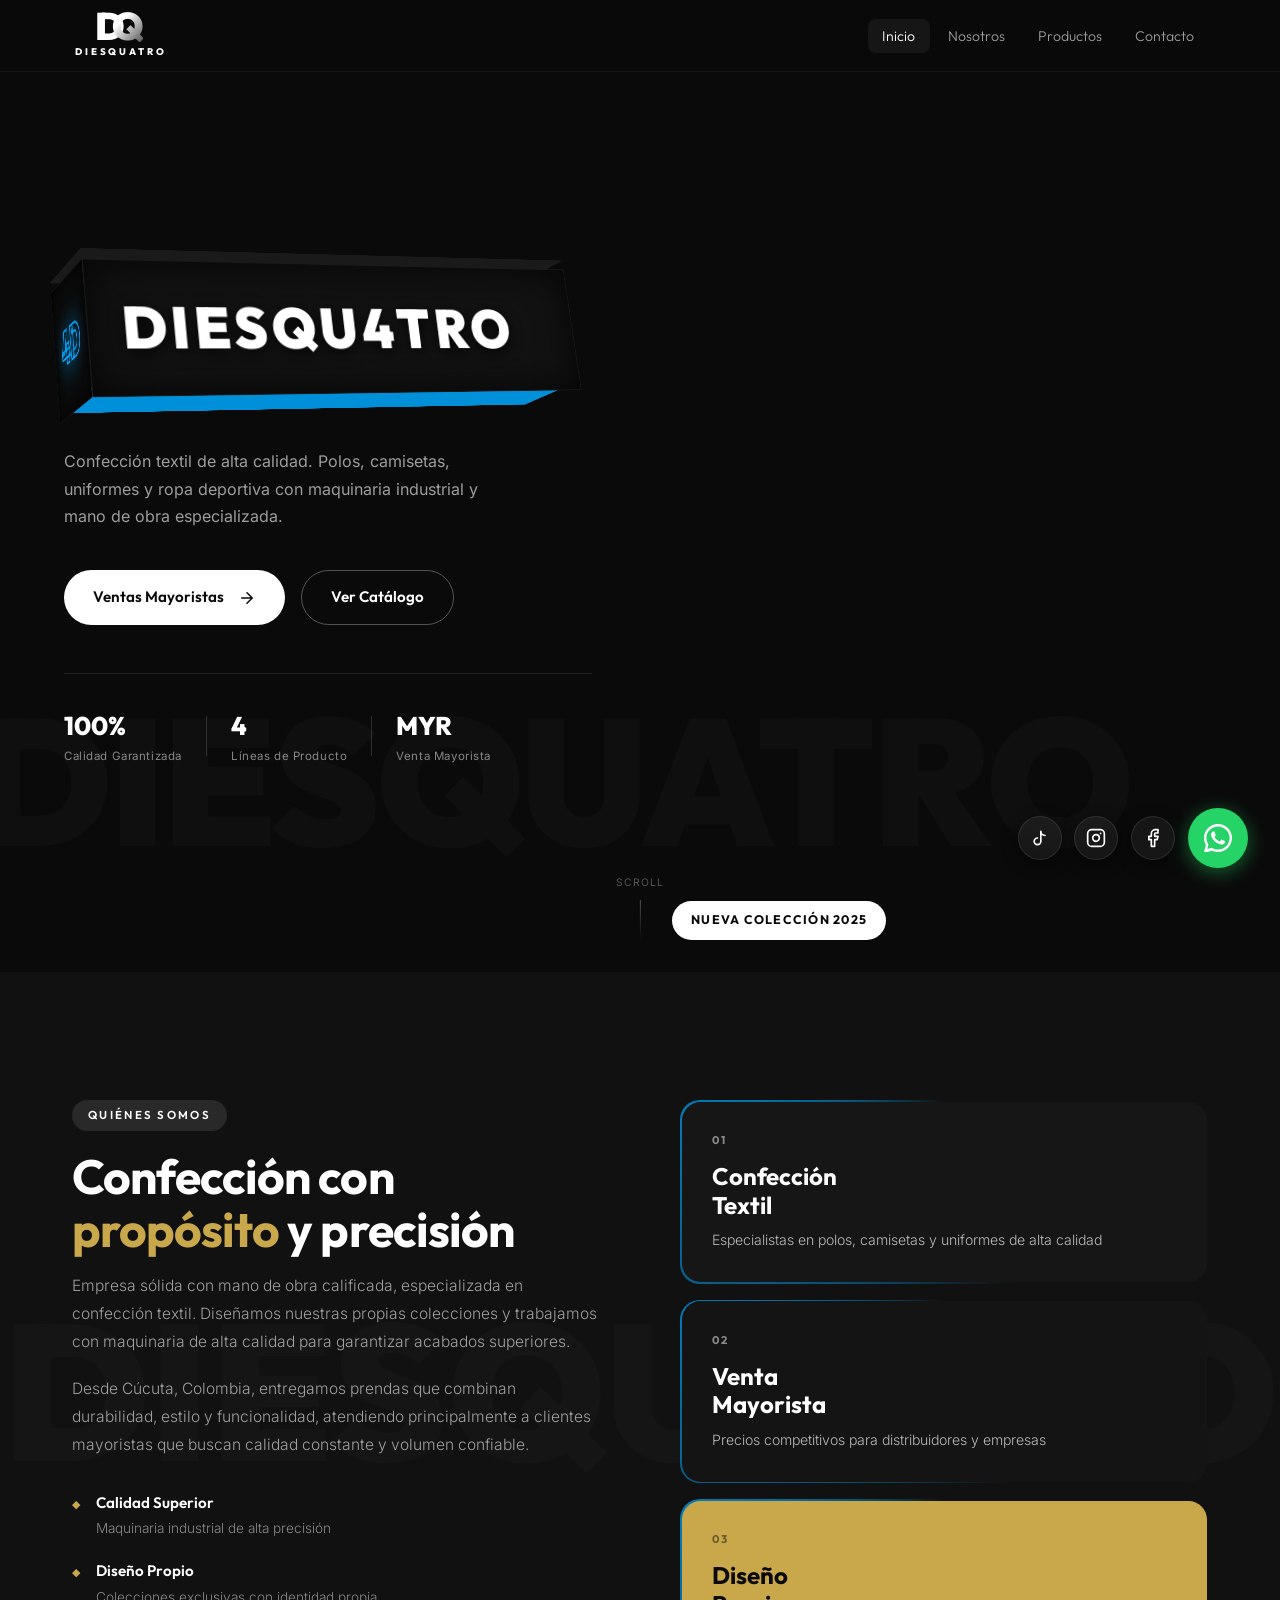
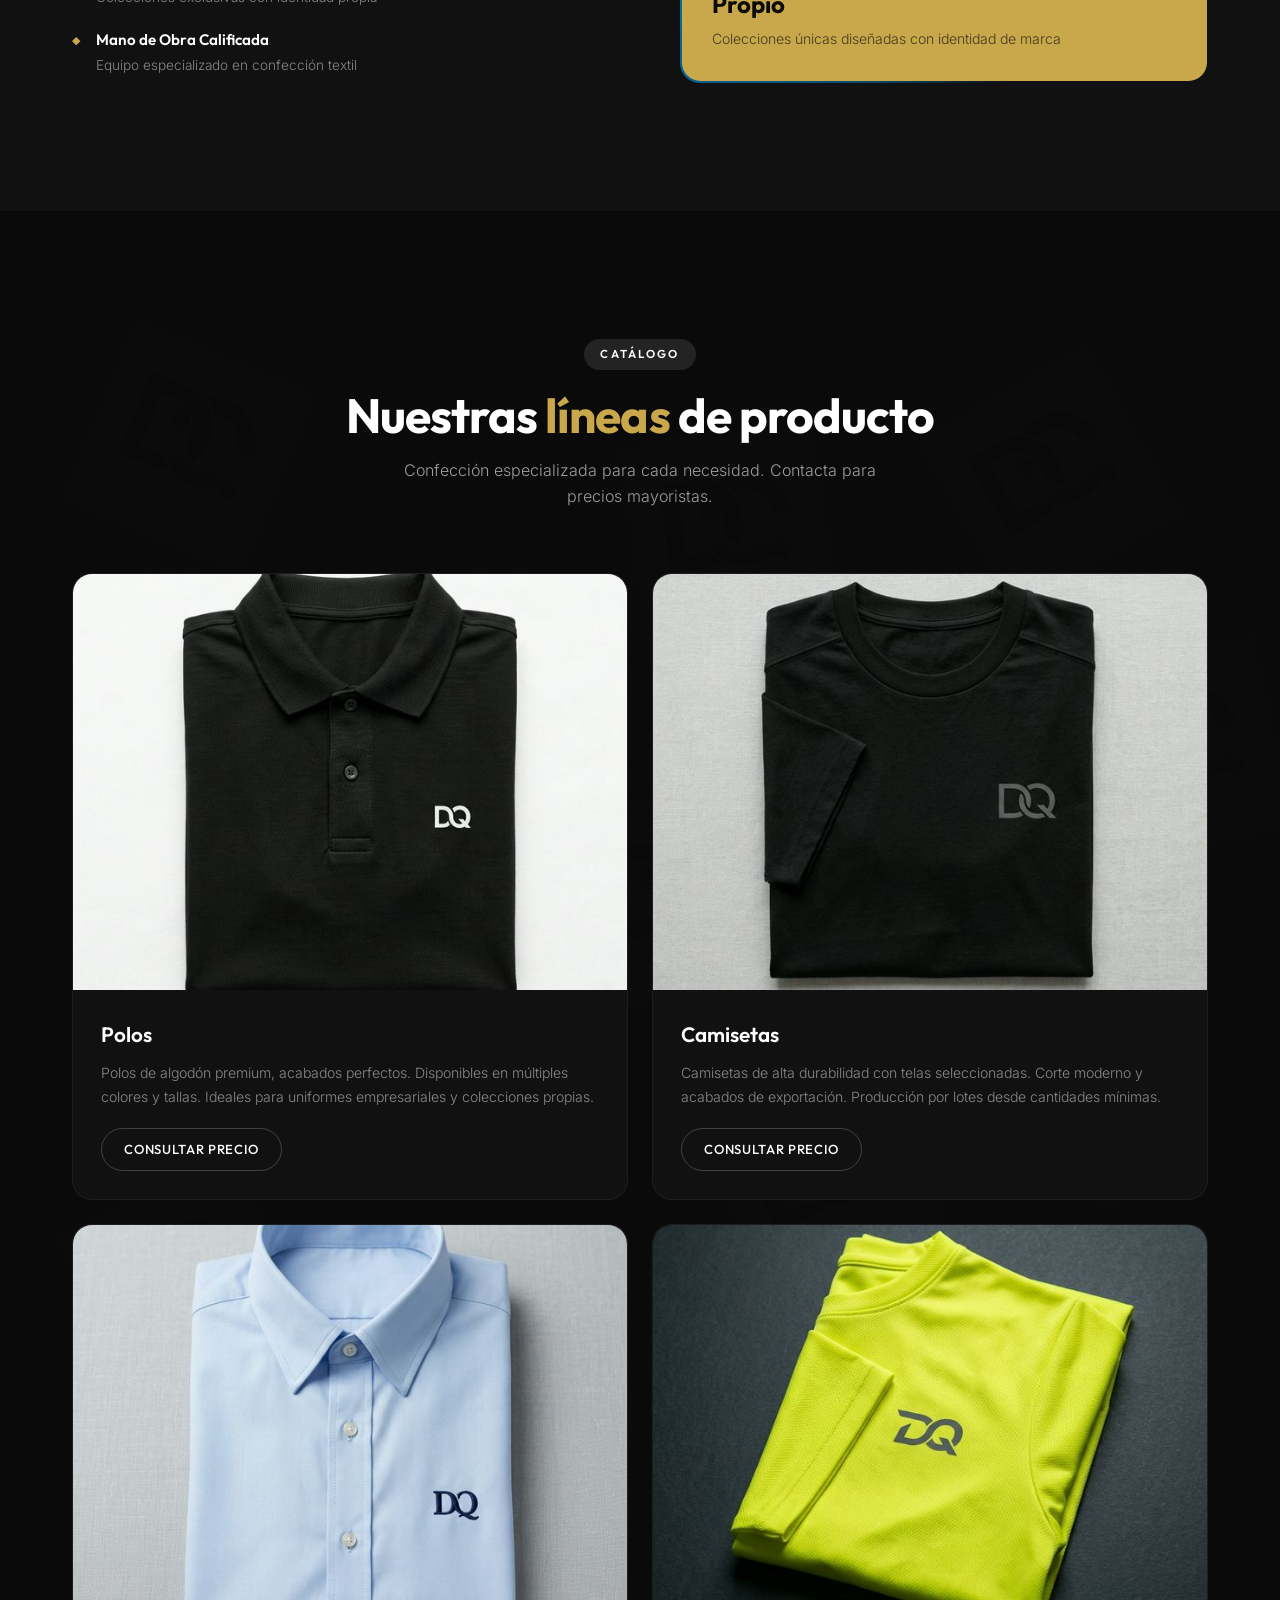
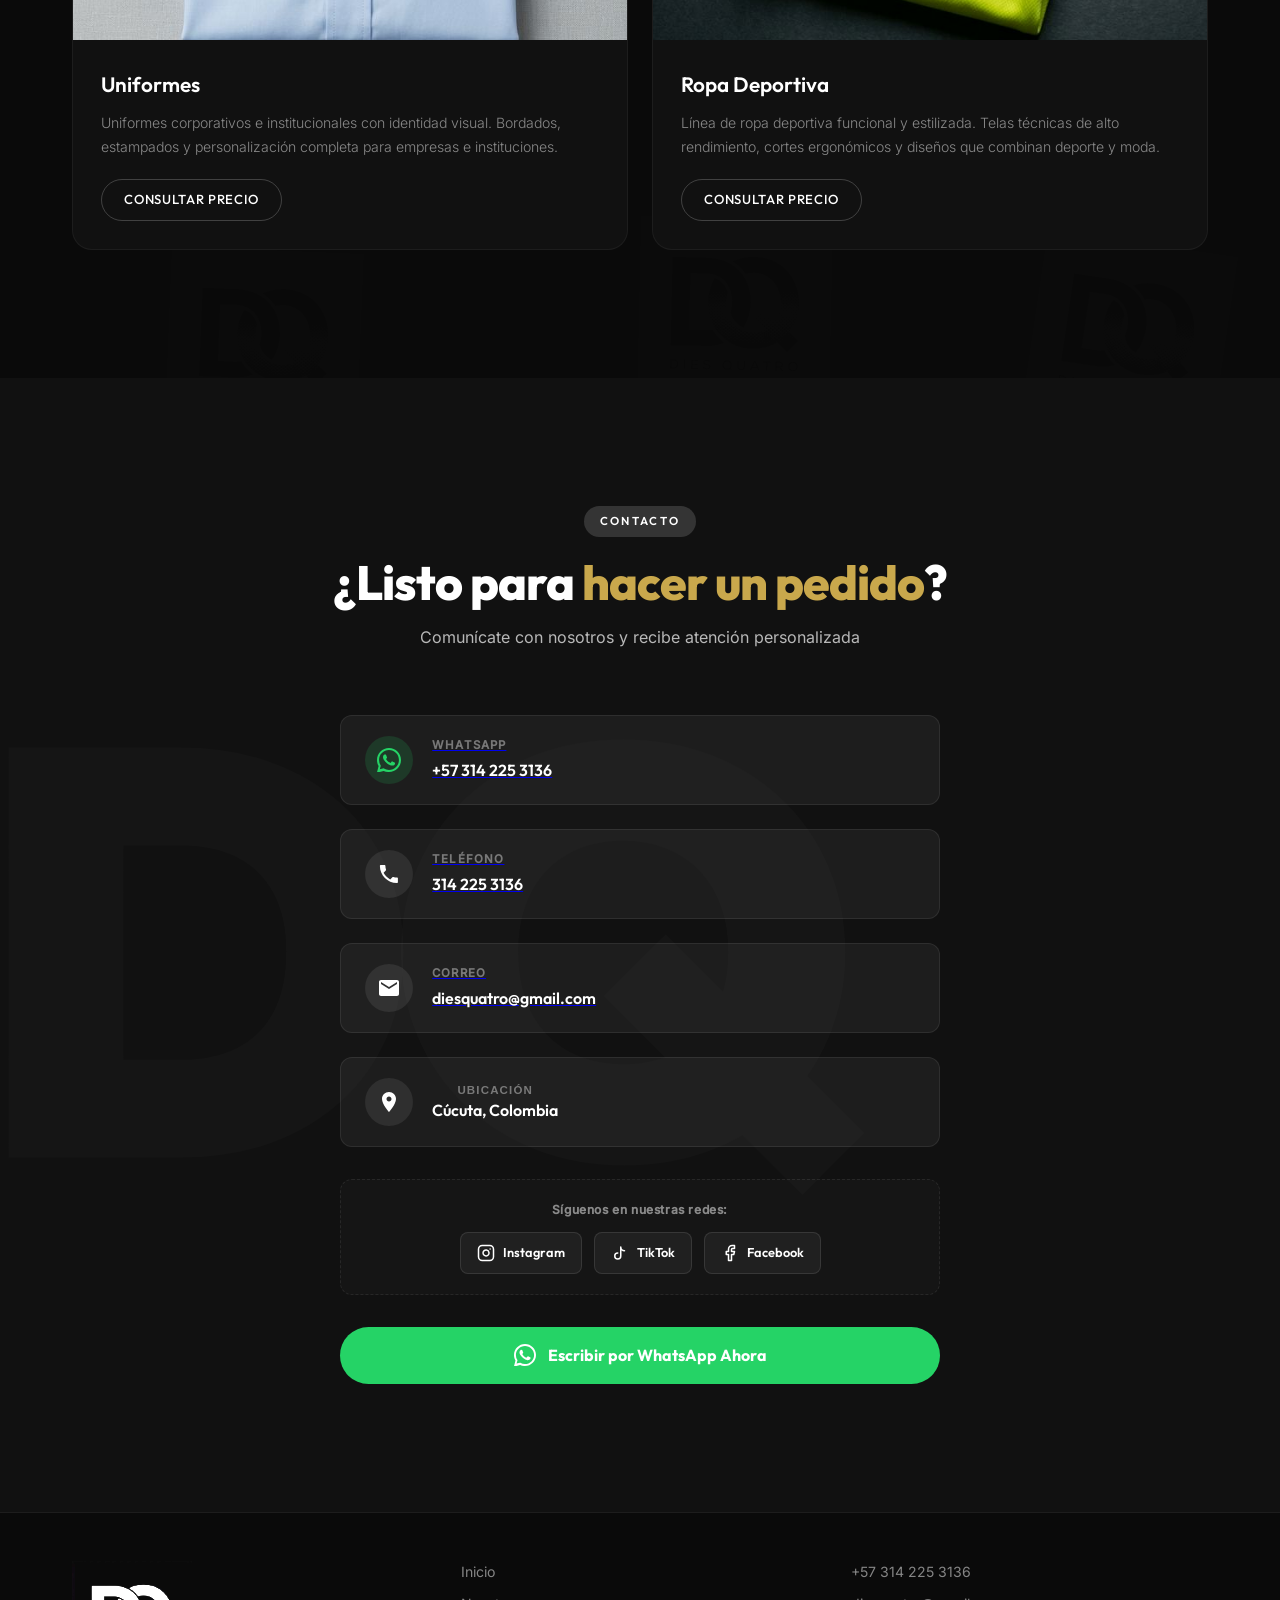
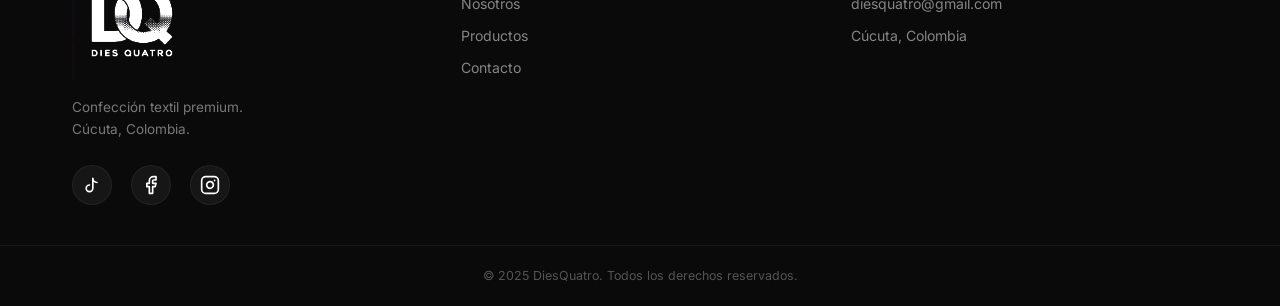
==== index.html @ a3111617 "Fix script JS static paths to strictly point to assets directory" ====
<!DOCTYPE html>
<html lang="es">
<head>
  <meta charset="UTF-8" />
  <meta name="viewport" content="width=device-width, initial-scale=1.0" />
  <meta name="description" content="DiesQuatro — Empresa de confección textil en Cúcuta. Polos, camisetas, uniformes y ropa deportiva al por mayor. Calidad superior, diseño premium." />
  <title>DiesQuatro | Confección Textil Premium</title>
  <link rel="preconnect" href="https://fonts.googleapis.com" />
  <link rel="preconnect" href="https://fonts.gstatic.com" crossorigin />
  <link rel="stylesheet" href="assets/css/fonts.css" />
  <link rel="shortcut icon" type="image/png" href="assets/img/logo.png" />
  <link rel="stylesheet" href="assets/css/style.css?v=14" />
</head>
<body>

  <!-- ===================== NAVBAR ===================== -->
  <header id="navbar">
    <nav class="nav-container">
      <a href="#inicio" class="logo" id="logo-link">
        <div class="logo-stack">
          <div class="logo-dq-wrap">
            <span class="logo-d">D</span><span class="logo-q">Q</span>
          </div>
          <span class="logo-sub">DIESQUATRO</span>
        </div>
      </a>
      <ul class="nav-links" id="nav-links">
        <li><a href="#inicio" class="nav-link">Inicio</a></li>
        <li><a href="#nosotros" class="nav-link">Nosotros</a></li>
        <li><a href="#productos" class="nav-link">Productos</a></li>
        <li><a href="#contacto" class="nav-link">Contacto</a></li>
      </ul>
      <button class="hamburger" id="hamburger" aria-label="Abrir menú">
        <span></span><span></span><span></span>
      </button>
    </nav>
  </header>

  <!-- ===================== HERO ===================== -->
  <section class="hero" id="inicio">
    <div class="hero-bg-text">DIESQUATRO</div>
    <div class="hero-content">
      <div class="prism-scene" id="prism-scene">
        <div class="prism-wrapper">
          <div class="prism-container" id="prism-container">
            <!-- Left Face -->
            <div class="prism-face prism-left">
              <div class="prism-logo-content" id="prism-logo-content"></div>
            </div>
            <!-- Front Face -->
            <div class="prism-face prism-front">
              <div class="prism-text-content" id="prism-text-content"></div>
              <div class="prism-underline" id="prism-underline"></div>
            </div>
            <!-- Top Face -->
            <div class="prism-face prism-top"></div>
            <!-- Bottom Face -->
            <div class="prism-face prism-bottom">
              <div class="prism-glow" id="prism-glow"></div>
            </div>
          </div>
        </div>
      </div>
      <p class="hero-subtitle">
        Confección textil de alta calidad. Polos, camisetas, uniformes y ropa deportiva 
        con maquinaria industrial y mano de obra especializada.
      </p>
      <div class="hero-ctas">
        <a href="#contacto" class="btn-primary" id="hero-wholesale-btn">
          Ventas Mayoristas
          <svg viewBox="0 0 24 24" width="18" height="18" stroke="currentColor" stroke-width="2" fill="none" stroke-linecap="round" stroke-linejoin="round" style="margin-left: 5px;"><path d="M5 12h14M12 5l7 7-7 7"/></svg>
        </a>
        <a href="#productos" class="btn-secondary" id="hero-catalog-btn">Ver Catálogo</a>
      </div>
      <div class="hero-stats">
        <div class="stat">
          <span class="stat-number">100%</span>
          <span class="stat-label">Calidad Garantizada</span>
        </div>
        <div class="stat-divider"></div>
        <div class="stat">
          <span class="stat-number">4</span>
          <span class="stat-label">Líneas de Producto</span>
        </div>
        <div class="stat-divider"></div>
        <div class="stat">
          <span class="stat-number">MYR</span>
          <span class="stat-label">Venta Mayorista</span>
        </div>
      </div>
    </div>
    <div class="hero-image-wrap">
      <div class="hero-img-frame">
        <video src="assets/video/polos_cGmxj1fs.mp4" autoplay loop muted playsinline class="hero-img" id="hero-img"></video>
        <div class="img-overlay-tag">Nueva Colección 2025</div>
      </div>
    </div>
    <div class="hero-scroll-hint">
      <span>Scroll</span>
      <div class="scroll-line"></div>
    </div>
  </section>

  <!-- ===================== NOSOTROS ===================== -->
  <section class="nosotros" id="nosotros">
    <div class="nosotros-bg-text">DIESQUATRO</div>
    <div class="section-container">
      <div class="nosotros-left" data-reveal>
        <span class="section-tag">Quiénes Somos</span>
        <h2 class="section-title">Confección con <span class="accent">propósito</span> y precisión</h2>
        <p class="nosotros-desc">
          Empresa sólida con mano de obra calificada, especializada en confección textil. 
          Diseñamos nuestras propias colecciones y trabajamos con maquinaria de alta calidad 
          para garantizar acabados superiores.
        </p>
        <p class="nosotros-desc">
          Desde Cúcuta, Colombia, entregamos prendas que combinan durabilidad, estilo y funcionalidad, 
          atendiendo principalmente a clientes mayoristas que buscan calidad constante y volumen confiable.
        </p>
        <div class="nosotros-values">
          <div class="value-item">
            <div class="value-icon">◆</div>
            <div>
              <strong>Calidad Superior</strong>
              <p>Maquinaria industrial de alta precisión</p>
            </div>
          </div>
          <div class="value-item">
            <div class="value-icon">◆</div>
            <div>
              <strong>Diseño Propio</strong>
              <p>Colecciones exclusivas con identidad propia</p>
            </div>
          </div>
          <div class="value-item">
            <div class="value-icon">◆</div>
            <div>
              <strong>Mano de Obra Calificada</strong>
              <p>Equipo especializado en confección textil</p>
            </div>
          </div>
        </div>
      </div>
      <div class="nosotros-right" data-reveal>
        <div class="nosotros-card card-1">
          <span class="card-number">01</span>
          <h3>Confección<br/>Textil</h3>
          <p>Especialistas en polos, camisetas y uniformes de alta calidad</p>
        </div>
        <div class="nosotros-card card-2">
          <span class="card-number">02</span>
          <h3>Venta<br/>Mayorista</h3>
          <p>Precios competitivos para distribuidores y empresas</p>
        </div>
        <div class="nosotros-card card-3">
          <span class="card-number">03</span>
          <h3>Diseño<br/>Propio</h3>
          <p>Colecciones únicas diseñadas con identidad de marca</p>
        </div>
      </div>
    </div>
  </section>

  <!-- ===================== PRODUCTOS ===================== -->
  <section class="productos" id="productos">
    <div class="section-container">
      <div class="section-header" data-reveal>
        <span class="section-tag">Catálogo</span>
        <h2 class="section-title">Nuestras <span class="accent">líneas</span> de producto</h2>
        <p class="section-sub">Confección especializada para cada necesidad. Contacta para precios mayoristas.</p>
      </div>
      <div class="productos-grid">

        <div class="producto-card" id="card-polos" data-reveal>
          <div class="producto-img-wrap slide-container">
            <img src="assets/img/slider_1.png" alt="Polos DQ Negros" class="producto-slider-img active" />
            <img src="assets/img/slider_2.png" alt="Camiseta DQ Blanca" class="producto-slider-img" />
            <img src="assets/img/slider_3.png" alt="Polo DQ Gris Oscuro" class="producto-slider-img" />
            <img src="assets/img/slider_4.png" alt="Camiseta DQ Azul" class="producto-slider-img" />
            <img src="assets/img/slider_5.png" alt="Polo DQ Oliva" class="producto-slider-img" />
            <div class="producto-badge">Más Vendido</div>
          </div>
          <div class="producto-info">
            <h3>Polos</h3>
            <p>Polos de algodón premium, acabados perfectos. Disponibles en múltiples colores y tallas. Ideales para uniformes empresariales y colecciones propias.</p>
            <a href="https://wa.me/573142253136?text=Hola%2C%20me%20interesan%20los%20polos%20al%20por%20mayor." class="btn-producto" target="_blank" rel="noopener">Consultar Precio</a>
          </div>
        </div>

        <div class="producto-card" id="card-camisetas" data-reveal>
          <div class="producto-img-wrap slide-container">
            <img src="assets/img/cam_1.png" alt="Camiseta DQ Negra" class="producto-slider-img active" />
            <img src="assets/img/cam_2.png" alt="Camiseta DQ Gris" class="producto-slider-img" />
            <img src="assets/img/cam_3.png" alt="Camiseta DQ Blanca" class="producto-slider-img" />
            <img src="assets/img/cam_4.png" alt="Camiseta DQ Roja" class="producto-slider-img" />
            <img src="assets/img/cam_5.png" alt="Camiseta DQ Azul" class="producto-slider-img" />
          </div>
          <div class="producto-info">
            <h3>Camisetas</h3>
            <p>Camisetas de alta durabilidad con telas seleccionadas. Corte moderno y acabados de exportación. Producción por lotes desde cantidades mínimas.</p>
            <a href="https://wa.me/573142253136?text=Hola%2C%20me%20interesan%20las%20camisetas%20al%20por%20mayor." class="btn-producto" target="_blank" rel="noopener">Consultar Precio</a>
          </div>
        </div>

        <div class="producto-card" id="card-uniformes" data-reveal>
          <div class="producto-img-wrap slide-container">
            <img src="assets/img/uni_1.png" alt="Uniforme Corporativo DQ" class="producto-slider-img active" />
            <img src="assets/img/uni_2.png" alt="Polo Corporativo DQ" class="producto-slider-img" />
            <img src="assets/img/uni_3.png" alt="Chaqueta Corporativa DQ" class="producto-slider-img" />
            <img src="assets/img/uni_4.png" alt="Delantal Corporativo DQ" class="producto-slider-img" />
            <img src="assets/img/uni_5.png" alt="Uniforme Médico DQ" class="producto-slider-img" />
            <div class="producto-badge">Corporativo</div>
          </div>
          <div class="producto-info">
            <h3>Uniformes</h3>
            <p>Uniformes corporativos e institucionales con identidad visual. Bordados, estampados y personalización completa para empresas e instituciones.</p>
            <a href="https://wa.me/573142253136?text=Hola%2C%20me%20interesan%20los%20uniformes%20corporativos." class="btn-producto" target="_blank" rel="noopener">Consultar Precio</a>
          </div>
        </div>

        <div class="producto-card" id="card-deportiva" data-reveal>
          <div class="producto-img-wrap slide-container">
            <img src="assets/img/dep_1.png" alt="Camiseta Deportiva DQ" class="producto-slider-img active" />
            <img src="assets/img/dep_2.png" alt="Short Deportivo DQ" class="producto-slider-img" />
            <img src="assets/img/dep_3.png" alt="Chaqueta Deportiva DQ" class="producto-slider-img" />
            <img src="assets/img/dep_4.png" alt="Conjunto Deportivo Mujer DQ" class="producto-slider-img" />
            <img src="assets/img/dep_5.png" alt="Camiseta Entrenamiento DQ" class="producto-slider-img" />
            <div class="producto-badge">Premium Sport</div>
          </div>
          <div class="producto-info">
            <h3>Ropa Deportiva</h3>
            <p>Línea de ropa deportiva funcional y estilizada. Telas técnicas de alto rendimiento, cortes ergonómicos y diseños que combinan deporte y moda.</p>
            <a href="https://wa.me/573142253136?text=Hola%2C%20me%20interesa%20la%20ropa%20deportiva%20al%20por%20mayor." class="btn-producto" target="_blank" rel="noopener">Consultar Precio</a>
          </div>
        </div>

      </div>
    </div>
  </section>

  <!-- ===================== CONTACTO ===================== -->
  <section class="contacto" id="contacto">
    <div class="section-container">
      <div class="section-header" data-reveal>
        <span class="section-tag light-tag">Contacto</span>
        <h2 class="section-title white-title">¿Listo para <span class="accent-light">hacer un pedido</span>?</h2>
        <p class="section-sub light-sub">Comunícate con nosotros y recibe atención personalizada</p>
      </div>
      <div class="contacto-grid">
        <div class="contacto-info" data-reveal>
          <a href="https://wa.me/573142253136?text=Hola%2C%20me%20interesa%20conocer%20sus%20productos." class="contact-item" id="contact-wa" target="_blank" rel="noopener">
            <div class="contact-icon wa-icon">
              <svg xmlns="http://www.w3.org/2000/svg" viewBox="0 0 24 24" fill="currentColor" width="24" height="24">
                <path d="M17.472 14.382c-.297-.149-1.758-.867-2.03-.967-.273-.099-.471-.148-.67.15-.197.297-.767.966-.94 1.164-.173.199-.347.223-.644.075-.297-.15-1.255-.463-2.39-1.475-.883-.788-1.48-1.761-1.653-2.059-.173-.297-.018-.458.13-.606.134-.133.298-.347.446-.52.149-.174.198-.298.298-.497.099-.198.05-.371-.025-.52-.075-.149-.669-1.612-.916-2.207-.242-.579-.487-.5-.669-.51-.173-.008-.371-.01-.57-.01-.198 0-.52.074-.792.372-.272.297-1.04 1.016-1.04 2.479 0 1.462 1.065 2.875 1.213 3.074.149.198 2.096 3.2 5.077 4.487.709.306 1.262.489 1.694.625.712.227 1.36.195 1.871.118.571-.085 1.758-.719 2.006-1.413.248-.694.248-1.289.173-1.413-.074-.124-.272-.198-.57-.347z"/>
                <path d="M12 0C5.373 0 0 5.373 0 12c0 2.194.591 4.25 1.621 6.02L.057 23.886a.5.5 0 0 0 .602.641l5.996-1.571A11.945 11.945 0 0 0 12 24c6.627 0 12-5.373 12-12S18.627 0 12 0zm0 21.937a9.93 9.93 0 0 1-5.065-1.382l-.363-.215-3.761.986 1.003-3.665-.236-.376A9.938 9.938 0 0 1 2.063 12C2.063 6.49 6.49 2.063 12 2.063S21.937 6.49 21.937 12 17.51 21.937 12 21.937z"/>
              </svg>
            </div>
            <div>
              <span class="contact-label">WhatsApp</span>
              <span class="contact-value">+57 314 225 3136</span>
            </div>
          </a>
          <a href="tel:+573142253136" class="contact-item" id="contact-phone">
            <div class="contact-icon">
              <svg xmlns="http://www.w3.org/2000/svg" viewBox="0 0 24 24" fill="currentColor" width="24" height="24">
                <path d="M6.6 10.8c1.4 2.8 3.8 5.1 6.6 6.6l2.2-2.2c.3-.3.7-.4 1-.2 1.1.4 2.3.6 3.5.6.6 0 1 .4 1 1V20c0 .6-.4 1-1 1-9.4 0-17-7.6-17-17 0-.6.4-1 1-1h3.5c.6 0 1 .4 1 1 0 1.2.2 2.4.6 3.5.1.3 0 .7-.2 1L6.6 10.8z"/>
              </svg>
            </div>
            <div>
              <span class="contact-label">Teléfono</span>
              <span class="contact-value">314 225 3136</span>
            </div>
          </a>
          <a href="mailto:diesquatro@gmail.com" class="contact-item" id="contact-email">
            <div class="contact-icon">
              <svg xmlns="http://www.w3.org/2000/svg" viewBox="0 0 24 24" fill="currentColor" width="24" height="24">
                <path d="M20 4H4c-1.1 0-2 .9-2 2v12c0 1.1.9 2 2 2h16c1.1 0 2-.9 2-2V6c0-1.1-.9-2-2-2zm0 4l-8 5-8-5V6l8 5 8-5v2z"/>
              </svg>
            </div>
            <div>
              <span class="contact-label">Correo</span>
              <span class="contact-value">diesquatro@gmail.com</span>
            </div>
          </a>
          <button class="contact-item" id="contact-location" aria-label="Abrir mapa de ubicación">
            <div class="contact-icon">
              <svg xmlns="http://www.w3.org/2000/svg" viewBox="0 0 24 24" fill="currentColor" width="24" height="24">
                <path d="M12 2C8.13 2 5 5.13 5 9c0 5.25 7 13 7 13s7-7.75 7-13c0-3.87-3.13-7-7-7zm0 9.5c-1.38 0-2.5-1.12-2.5-2.5s1.12-2.5 2.5-2.5 2.5 1.12 2.5 2.5-1.12 2.5-2.5 2.5z"/>
              </svg>
            </div>
            <div>
              <span class="contact-label">Ubicación</span>
              <span class="contact-value">Cúcuta, Colombia</span>
            </div>
          </button>
          
          <div class="contacto-social-row">
            <span class="social-label">Síguenos en nuestras redes:</span>
            <div class="social-links-grid">
              <a href="https://www.instagram.com/diesquatro?igsh=Y3U3dmJtajI3ODB4" target="_blank" rel="noopener" aria-label="Instagram" class="contact-social-btn">
                <svg viewBox="0 0 24 24" width="18" height="18" stroke="currentColor" stroke-width="2" fill="none" stroke-linecap="round" stroke-linejoin="round"><rect x="2" y="2" width="20" height="20" rx="5" ry="5"></rect><path d="M16 11.37A4 4 0 1 1 12.63 8 4 4 0 0 1 16 11.37z"></path><line x1="17.5" y1="6.5" x2="17.51" y2="6.5"></line></svg>
                Instagram
              </a>
              <a href="https://www.tiktok.com/@diesquatro" target="_blank" rel="noopener" aria-label="TikTok" class="contact-social-btn">
                <svg viewBox="0 0 24 24" width="18" height="18" stroke="currentColor" stroke-width="2" fill="none" stroke-linecap="round" stroke-linejoin="round"><path d="M9 12a4 4 0 1 0 4 4V4a5 5 0 0 0 5 5"></path></svg>
                TikTok
              </a>
              <a href="https://www.facebook.com/DiesQuatro.Oficial/" target="_blank" rel="noopener" aria-label="Facebook" class="contact-social-btn">
                <svg viewBox="0 0 24 24" width="18" height="18" stroke="currentColor" stroke-width="2" fill="none" stroke-linecap="round" stroke-linejoin="round"><path d="M18 2h-3a5 5 0 0 0-5 5v3H7v4h3v8h4v-8h3l1-4h-4V7a1 1 0 0 1 1-1h3z"></path></svg>
                Facebook
              </a>
            </div>
          </div>
          <a href="https://wa.me/573142253136?text=Hola%2C%20me%20interesa%20hacer%20un%20pedido%20al%20por%20mayor." 
             class="btn-wa-large" id="contact-wa-btn" target="_blank" rel="noopener">
            <svg xmlns="http://www.w3.org/2000/svg" viewBox="0 0 24 24" fill="currentColor" width="22" height="22">
              <path d="M17.472 14.382c-.297-.149-1.758-.867-2.03-.967-.273-.099-.471-.148-.67.15-.197.297-.767.966-.94 1.164-.173.199-.347.223-.644.075-.297-.15-1.255-.463-2.39-1.475-.883-.788-1.48-1.761-1.653-2.059-.173-.297-.018-.458.13-.606.134-.133.298-.347.446-.52.149-.174.198-.298.298-.497.099-.198.05-.371-.025-.52-.075-.149-.669-1.612-.916-2.207-.242-.579-.487-.5-.669-.51-.173-.008-.371-.01-.57-.01-.198 0-.52.074-.792.372-.272.297-1.04 1.016-1.04 2.479 0 1.462 1.065 2.875 1.213 3.074.149.198 2.096 3.2 5.077 4.487.709.306 1.262.489 1.694.625.712.227 1.36.195 1.871.118.571-.085 1.758-.719 2.006-1.413.248-.694.248-1.289.173-1.413-.074-.124-.272-.198-.57-.347z"/>
              <path d="M12 0C5.373 0 0 5.373 0 12c0 2.194.591 4.25 1.621 6.02L.057 23.886a.5.5 0 0 0 .602.641l5.996-1.571A11.945 11.945 0 0 0 12 24c6.627 0 12-5.373 12-12S18.627 0 12 0zm0 21.937a9.93 9.93 0 0 1-5.065-1.382l-.363-.215-3.761.986 1.003-3.665-.236-.376A9.938 9.938 0 0 1 2.063 12C2.063 6.49 6.49 2.063 12 2.063S21.937 6.49 21.937 12 17.51 21.937 12 21.937z"/>
            </svg>
            Escribir por WhatsApp Ahora
          </a>
        </div>
      </div>
    </div>
    <div class="contacto-bg-text">DQ</div>
  </section>          </form>
        </div>
      </div>
    </div>
  </section>

  <!-- ===================== FOOTER ===================== -->
  <footer class="footer">
    <div class="footer-container">
      <div class="footer-brand">
        <img src="assets/img/logo.png" alt="DiesQuatro Logo" class="footer-logo-img" />
        <p>Confección textil premium.<br/>Cúcuta, Colombia.</p>
        <div class="footer-social">
          <a href="https://www.tiktok.com/@diesquatro" target="_blank" rel="noopener" aria-label="TikTok" class="social-icon">
            <svg viewBox="0 0 24 24" width="20" height="20" stroke="currentColor" stroke-width="2" fill="none" stroke-linecap="round" stroke-linejoin="round"><path d="M9 12a4 4 0 1 0 4 4V4a5 5 0 0 0 5 5"></path></svg>
          </a>
          <a href="https://www.facebook.com/DiesQuatro.Oficial/" target="_blank" rel="noopener" aria-label="Facebook" class="social-icon">
            <svg viewBox="0 0 24 24" width="20" height="20" stroke="currentColor" stroke-width="2" fill="none" stroke-linecap="round" stroke-linejoin="round"><path d="M18 2h-3a5 5 0 0 0-5 5v3H7v4h3v8h4v-8h3l1-4h-4V7a1 1 0 0 1 1-1h3z"></path></svg>
          </a>
          <a href="https://www.instagram.com/diesquatro?igsh=Y3U3dmJtajI3ODB4" target="_blank" rel="noopener" aria-label="Instagram" class="social-icon">
            <svg viewBox="0 0 24 24" width="20" height="20" stroke="currentColor" stroke-width="2" fill="none" stroke-linecap="round" stroke-linejoin="round"><rect x="2" y="2" width="20" height="20" rx="5" ry="5"></rect><path d="M16 11.37A4 4 0 1 1 12.63 8 4 4 0 0 1 16 11.37z"></path><line x1="17.5" y1="6.5" x2="17.51" y2="6.5"></line></svg>
          </a>
        </div>
      </div>
      <div class="footer-links">
        <a href="#inicio">Inicio</a>
        <a href="#nosotros">Nosotros</a>
        <a href="#productos">Productos</a>
        <a href="#contacto">Contacto</a>
      </div>
      <div class="footer-contact">
        <a href="https://wa.me/573142253136" target="_blank" rel="noopener">+57 314 225 3136</a>
        <a href="mailto:diesquatro@gmail.com">diesquatro@gmail.com</a>
        <span>Cúcuta, Colombia</span>
      </div>
    </div>
    <div class="footer-bottom">
      <p>© 2025 DiesQuatro. Todos los derechos reservados.</p>
    </div>
  </footer>

  <!-- Floating Buttons -->
  <div class="floating-buttons-container">
    <a href="https://www.tiktok.com/@diesquatro" target="_blank" rel="noopener" class="floating-social tiktok" aria-label="TikTok">
      <svg viewBox="0 0 24 24" width="20" height="20" stroke="currentColor" stroke-width="2" fill="none" stroke-linecap="round" stroke-linejoin="round"><path d="M9 12a4 4 0 1 0 4 4V4a5 5 0 0 0 5 5"></path></svg>
    </a>
    <a href="https://www.instagram.com/diesquatro?igsh=Y3U3dmJtajI3ODB4" target="_blank" rel="noopener" class="floating-social instagram" aria-label="Instagram">
      <svg viewBox="0 0 24 24" width="20" height="20" stroke="currentColor" stroke-width="2" fill="none" stroke-linecap="round" stroke-linejoin="round"><rect x="2" y="2" width="20" height="20" rx="5" ry="5"></rect><path d="M16 11.37A4 4 0 1 1 12.63 8 4 4 0 0 1 16 11.37z"></path><line x1="17.5" y1="6.5" x2="17.51" y2="6.5"></line></svg>
    </a>
    <a href="https://www.facebook.com/DiesQuatro.Oficial/" target="_blank" rel="noopener" class="floating-social facebook" aria-label="Facebook">
      <svg viewBox="0 0 24 24" width="20" height="20" stroke="currentColor" stroke-width="2" fill="none" stroke-linecap="round" stroke-linejoin="round"><path d="M18 2h-3a5 5 0 0 0-5 5v3H7v4h3v8h4v-8h3l1-4h-4V7a1 1 0 0 1 1-1h3z"></path></svg>
    </a>
    <a href="https://wa.me/573142253136?text=Hola%2C%20me%20interesa%20conocer%20sus%20productos%20al%20por%20mayor." 
       class="floating-wa" id="floating-wa-btn" target="_blank" rel="noopener" aria-label="WhatsApp">
      <svg xmlns="http://www.w3.org/2000/svg" viewBox="0 0 24 24" fill="currentColor" width="28" height="28">
        <path d="M17.472 14.382c-.297-.149-1.758-.867-2.03-.967-.273-.099-.471-.148-.67.15-.197.297-.767.966-.94 1.164-.173.199-.347.223-.644.075-.297-.15-1.255-.463-2.39-1.475-.883-.788-1.48-1.761-1.653-2.059-.173-.297-.018-.458.13-.606.134-.133.298-.347.446-.52.149-.174.198-.298.298-.497.099-.198.05-.371-.025-.52-.075-.149-.669-1.612-.916-2.207-.242-.579-.487-.5-.669-.51-.173-.008-.371-.01-.57-.01-.198 0-.52.074-.792.372-.272.297-1.04 1.016-1.04 2.479 0 1.462 1.065 2.875 1.213 3.074.149.198 2.096 3.2 5.077 4.487.709.306 1.262.489 1.694.625.712.227 1.36.195 1.871.118.571-.085 1.758-.719 2.006-1.413.248-.694.248-1.289.173-1.413-.074-.124-.272-.198-.57-.347z"/>
        <path d="M12 0C5.373 0 0 5.373 0 12c0 2.194.591 4.25 1.621 6.02L.057 23.886a.5.5 0 0 0 .602.641l5.996-1.571A11.945 11.945 0 0 0 12 24c6.627 0 12-5.373 12-12S18.627 0 12 0zm0 21.937a9.93 9.93 0 0 1-5.065-1.382l-.363-.215-3.761.986 1.003-3.665-.236-.376A9.938 9.938 0 0 1 2.063 12C2.063 6.49 6.49 2.063 12 2.063S21.937 6.49 21.937 12 17.51 21.937 12 21.937z"/>
      </svg>
    </a>
  </div>

  <!-- Location Modal -->
  <div class="modal-overlay" id="location-modal">
    <div class="modal-content">
      <button class="modal-close" id="close-location-modal" aria-label="Cerrar">&times;</button>
      <h3 class="modal-title">Nuestra Ubicación</h3>
      <p class="modal-desc">Cl. 1 Nte. #11-03, San Martín<br/>Cúcuta, Colombia</p>
      <div class="map-container">
         <iframe src="https://maps.google.com/maps?width=100%25&amp;height=100%25&amp;hl=es&amp;q=7.9022833,-72.4703127+(DiesQuatro)&amp;t=&amp;z=17&amp;ie=UTF8&amp;iwloc=B&amp;output=embed" width="100%" height="100%" style="border:0;" allowfullscreen="" loading="lazy" referrerpolicy="no-referrer-when-downgrade"></iframe>
      </div>
      <div style="display: flex; gap: 1rem; margin-top: 1.5rem;">
        <a href="https://maps.app.goo.gl/6E9o85tLJiaR9ZqE8" target="_blank" rel="noopener" class="btn-primary" style="flex:1; justify-content:center;">Abrir en Google Maps</a>
        <button class="btn-secondary" id="close-location-btn" style="flex:1; justify-content:center;">Cerrar</button>
      </div>
    </div>
  </div>

  <script src="assets/js/script.js?v=5" defer></script>
</body>
</html>
---- assets/css/fonts.css ----
/* cyrillic-ext */
@font-face {
  font-family: 'Inter';
  font-style: normal;
  font-weight: 300;
  font-display: swap;
  src: url(../fonts/UcC73FwrK3iLTeHuS_nVMrMxCp50SjIa2JL7SUc.woff2) format('woff2');
  unicode-range: U+0460-052F, U+1C80-1C8A, U+20B4, U+2DE0-2DFF, U+A640-A69F, U+FE2E-FE2F;
}
/* cyrillic */
@font-face {
  font-family: 'Inter';
  font-style: normal;
  font-weight: 300;
  font-display: swap;
  src: url(../fonts/UcC73FwrK3iLTeHuS_nVMrMxCp50SjIa0ZL7SUc.woff2) format('woff2');
  unicode-range: U+0301, U+0400-045F, U+0490-0491, U+04B0-04B1, U+2116;
}
/* greek-ext */
@font-face {
  font-family: 'Inter';
  font-style: normal;
  font-weight: 300;
  font-display: swap;
  src: url(../fonts/UcC73FwrK3iLTeHuS_nVMrMxCp50SjIa2ZL7SUc.woff2) format('woff2');
  unicode-range: U+1F00-1FFF;
}
/* greek */
@font-face {
  font-family: 'Inter';
  font-style: normal;
  font-weight: 300;
  font-display: swap;
  src: url(../fonts/UcC73FwrK3iLTeHuS_nVMrMxCp50SjIa1pL7SUc.woff2) format('woff2');
  unicode-range: U+0370-0377, U+037A-037F, U+0384-038A, U+038C, U+038E-03A1, U+03A3-03FF;
}
/* vietnamese */
@font-face {
  font-family: 'Inter';
  font-style: normal;
  font-weight: 300;
  font-display: swap;
  src: url(../fonts/UcC73FwrK3iLTeHuS_nVMrMxCp50SjIa2pL7SUc.woff2) format('woff2');
  unicode-range: U+0102-0103, U+0110-0111, U+0128-0129, U+0168-0169, U+01A0-01A1, U+01AF-01B0, U+0300-0301, U+0303-0304, U+0308-0309, U+0323, U+0329, U+1EA0-1EF9, U+20AB;
}
/* latin-ext */
@font-face {
  font-family: 'Inter';
  font-style: normal;
  font-weight: 300;
  font-display: swap;
  src: url(../fonts/UcC73FwrK3iLTeHuS_nVMrMxCp50SjIa25L7SUc.woff2) format('woff2');
  unicode-range: U+0100-02BA, U+02BD-02C5, U+02C7-02CC, U+02CE-02D7, U+02DD-02FF, U+0304, U+0308, U+0329, U+1D00-1DBF, U+1E00-1E9F, U+1EF2-1EFF, U+2020, U+20A0-20AB, U+20AD-20C0, U+2113, U+2C60-2C7F, U+A720-A7FF;
}
/* latin */
@font-face {
  font-family: 'Inter';
  font-style: normal;
  font-weight: 300;
  font-display: swap;
  src: url(../fonts/UcC73FwrK3iLTeHuS_nVMrMxCp50SjIa1ZL7.woff2) format('woff2');
  unicode-range: U+0000-00FF, U+0131, U+0152-0153, U+02BB-02BC, U+02C6, U+02DA, U+02DC, U+0304, U+0308, U+0329, U+2000-206F, U+20AC, U+2122, U+2191, U+2193, U+2212, U+2215, U+FEFF, U+FFFD;
}
/* cyrillic-ext */
@font-face {
  font-family: 'Inter';
  font-style: normal;
  font-weight: 400;
  font-display: swap;
  src: url(../fonts/UcC73FwrK3iLTeHuS_nVMrMxCp50SjIa2JL7SUc.woff2) format('woff2');
  unicode-range: U+0460-052F, U+1C80-1C8A, U+20B4, U+2DE0-2DFF, U+A640-A69F, U+FE2E-FE2F;
}
/* cyrillic */
@font-face {
  font-family: 'Inter';
  font-style: normal;
  font-weight: 400;
  font-display: swap;
  src: url(../fonts/UcC73FwrK3iLTeHuS_nVMrMxCp50SjIa0ZL7SUc.woff2) format('woff2');
  unicode-range: U+0301, U+0400-045F, U+0490-0491, U+04B0-04B1, U+2116;
}
/* greek-ext */
@font-face {
  font-family: 'Inter';
  font-style: normal;
  font-weight: 400;
  font-display: swap;
  src: url(../fonts/UcC73FwrK3iLTeHuS_nVMrMxCp50SjIa2ZL7SUc.woff2) format('woff2');
  unicode-range: U+1F00-1FFF;
}
/* greek */
@font-face {
  font-family: 'Inter';
  font-style: normal;
  font-weight: 400;
  font-display: swap;
  src: url(../fonts/UcC73FwrK3iLTeHuS_nVMrMxCp50SjIa1pL7SUc.woff2) format('woff2');
  unicode-range: U+0370-0377, U+037A-037F, U+0384-038A, U+038C, U+038E-03A1, U+03A3-03FF;
}
/* vietnamese */
@font-face {
  font-family: 'Inter';
  font-style: normal;
  font-weight: 400;
  font-display: swap;
  src: url(../fonts/UcC73FwrK3iLTeHuS_nVMrMxCp50SjIa2pL7SUc.woff2) format('woff2');
  unicode-range: U+0102-0103, U+0110-0111, U+0128-0129, U+0168-0169, U+01A0-01A1, U+01AF-01B0, U+0300-0301, U+0303-0304, U+0308-0309, U+0323, U+0329, U+1EA0-1EF9, U+20AB;
}
/* latin-ext */
@font-face {
  font-family: 'Inter';
  font-style: normal;
  font-weight: 400;
  font-display: swap;
  src: url(../fonts/UcC73FwrK3iLTeHuS_nVMrMxCp50SjIa25L7SUc.woff2) format('woff2');
  unicode-range: U+0100-02BA, U+02BD-02C5, U+02C7-02CC, U+02CE-02D7, U+02DD-02FF, U+0304, U+0308, U+0329, U+1D00-1DBF, U+1E00-1E9F, U+1EF2-1EFF, U+2020, U+20A0-20AB, U+20AD-20C0, U+2113, U+2C60-2C7F, U+A720-A7FF;
}
/* latin */
@font-face {
  font-family: 'Inter';
  font-style: normal;
  font-weight: 400;
  font-display: swap;
  src: url(../fonts/UcC73FwrK3iLTeHuS_nVMrMxCp50SjIa1ZL7.woff2) format('woff2');
  unicode-range: U+0000-00FF, U+0131, U+0152-0153, U+02BB-02BC, U+02C6, U+02DA, U+02DC, U+0304, U+0308, U+0329, U+2000-206F, U+20AC, U+2122, U+2191, U+2193, U+2212, U+2215, U+FEFF, U+FFFD;
}
/* cyrillic-ext */
@font-face {
  font-family: 'Inter';
  font-style: normal;
  font-weight: 500;
  font-display: swap;
  src: url(../fonts/UcC73FwrK3iLTeHuS_nVMrMxCp50SjIa2JL7SUc.woff2) format('woff2');
  unicode-range: U+0460-052F, U+1C80-1C8A, U+20B4, U+2DE0-2DFF, U+A640-A69F, U+FE2E-FE2F;
}
/* cyrillic */
@font-face {
  font-family: 'Inter';
  font-style: normal;
  font-weight: 500;
  font-display: swap;
  src: url(../fonts/UcC73FwrK3iLTeHuS_nVMrMxCp50SjIa0ZL7SUc.woff2) format('woff2');
  unicode-range: U+0301, U+0400-045F, U+0490-0491, U+04B0-04B1, U+2116;
}
/* greek-ext */
@font-face {
  font-family: 'Inter';
  font-style: normal;
  font-weight: 500;
  font-display: swap;
  src: url(../fonts/UcC73FwrK3iLTeHuS_nVMrMxCp50SjIa2ZL7SUc.woff2) format('woff2');
  unicode-range: U+1F00-1FFF;
}
/* greek */
@font-face {
  font-family: 'Inter';
  font-style: normal;
  font-weight: 500;
  font-display: swap;
  src: url(../fonts/UcC73FwrK3iLTeHuS_nVMrMxCp50SjIa1pL7SUc.woff2) format('woff2');
  unicode-range: U+0370-0377, U+037A-037F, U+0384-038A, U+038C, U+038E-03A1, U+03A3-03FF;
}
/* vietnamese */
@font-face {
  font-family: 'Inter';
  font-style: normal;
  font-weight: 500;
  font-display: swap;
  src: url(../fonts/UcC73FwrK3iLTeHuS_nVMrMxCp50SjIa2pL7SUc.woff2) format('woff2');
  unicode-range: U+0102-0103, U+0110-0111, U+0128-0129, U+0168-0169, U+01A0-01A1, U+01AF-01B0, U+0300-0301, U+0303-0304, U+0308-0309, U+0323, U+0329, U+1EA0-1EF9, U+20AB;
}
/* latin-ext */
@font-face {
  font-family: 'Inter';
  font-style: normal;
  font-weight: 500;
  font-display: swap;
  src: url(../fonts/UcC73FwrK3iLTeHuS_nVMrMxCp50SjIa25L7SUc.woff2) format('woff2');
  unicode-range: U+0100-02BA, U+02BD-02C5, U+02C7-02CC, U+02CE-02D7, U+02DD-02FF, U+0304, U+0308, U+0329, U+1D00-1DBF, U+1E00-1E9F, U+1EF2-1EFF, U+2020, U+20A0-20AB, U+20AD-20C0, U+2113, U+2C60-2C7F, U+A720-A7FF;
}
/* latin */
@font-face {
  font-family: 'Inter';
  font-style: normal;
  font-weight: 500;
  font-display: swap;
  src: url(../fonts/UcC73FwrK3iLTeHuS_nVMrMxCp50SjIa1ZL7.woff2) format('woff2');
  unicode-range: U+0000-00FF, U+0131, U+0152-0153, U+02BB-02BC, U+02C6, U+02DA, U+02DC, U+0304, U+0308, U+0329, U+2000-206F, U+20AC, U+2122, U+2191, U+2193, U+2212, U+2215, U+FEFF, U+FFFD;
}
/* latin-ext */
@font-face {
  font-family: 'Outfit';
  font-style: normal;
  font-weight: 300;
  font-display: swap;
  src: url(../fonts/QGYvz_MVcBeNP4NJuktqQ4E.woff2) format('woff2');
  unicode-range: U+0100-02BA, U+02BD-02C5, U+02C7-02CC, U+02CE-02D7, U+02DD-02FF, U+0304, U+0308, U+0329, U+1D00-1DBF, U+1E00-1E9F, U+1EF2-1EFF, U+2020, U+20A0-20AB, U+20AD-20C0, U+2113, U+2C60-2C7F, U+A720-A7FF;
}
/* latin */
@font-face {
  font-family: 'Outfit';
  font-style: normal;
  font-weight: 300;
  font-display: swap;
  src: url(../fonts/QGYvz_MVcBeNP4NJtEtq.woff2) format('woff2');
  unicode-range: U+0000-00FF, U+0131, U+0152-0153, U+02BB-02BC, U+02C6, U+02DA, U+02DC, U+0304, U+0308, U+0329, U+2000-206F, U+20AC, U+2122, U+2191, U+2193, U+2212, U+2215, U+FEFF, U+FFFD;
}
/* latin-ext */
@font-face {
  font-family: 'Outfit';
  font-style: normal;
  font-weight: 400;
  font-display: swap;
  src: url(../fonts/QGYvz_MVcBeNP4NJuktqQ4E.woff2) format('woff2');
  unicode-range: U+0100-02BA, U+02BD-02C5, U+02C7-02CC, U+02CE-02D7, U+02DD-02FF, U+0304, U+0308, U+0329, U+1D00-1DBF, U+1E00-1E9F, U+1EF2-1EFF, U+2020, U+20A0-20AB, U+20AD-20C0, U+2113, U+2C60-2C7F, U+A720-A7FF;
}
/* latin */
@font-face {
  font-family: 'Outfit';
  font-style: normal;
  font-weight: 400;
  font-display: swap;
  src: url(../fonts/QGYvz_MVcBeNP4NJtEtq.woff2) format('woff2');
  unicode-range: U+0000-00FF, U+0131, U+0152-0153, U+02BB-02BC, U+02C6, U+02DA, U+02DC, U+0304, U+0308, U+0329, U+2000-206F, U+20AC, U+2122, U+2191, U+2193, U+2212, U+2215, U+FEFF, U+FFFD;
}
/* latin-ext */
@font-face {
  font-family: 'Outfit';
  font-style: normal;
  font-weight: 500;
  font-display: swap;
  src: url(../fonts/QGYvz_MVcBeNP4NJuktqQ4E.woff2) format('woff2');
  unicode-range: U+0100-02BA, U+02BD-02C5, U+02C7-02CC, U+02CE-02D7, U+02DD-02FF, U+0304, U+0308, U+0329, U+1D00-1DBF, U+1E00-1E9F, U+1EF2-1EFF, U+2020, U+20A0-20AB, U+20AD-20C0, U+2113, U+2C60-2C7F, U+A720-A7FF;
}
/* latin */
@font-face {
  font-family: 'Outfit';
  font-style: normal;
  font-weight: 500;
  font-display: swap;
  src: url(../fonts/QGYvz_MVcBeNP4NJtEtq.woff2) format('woff2');
  unicode-range: U+0000-00FF, U+0131, U+0152-0153, U+02BB-02BC, U+02C6, U+02DA, U+02DC, U+0304, U+0308, U+0329, U+2000-206F, U+20AC, U+2122, U+2191, U+2193, U+2212, U+2215, U+FEFF, U+FFFD;
}
/* latin-ext */
@font-face {
  font-family: 'Outfit';
  font-style: normal;
  font-weight: 600;
  font-display: swap;
  src: url(../fonts/QGYvz_MVcBeNP4NJuktqQ4E.woff2) format('woff2');
  unicode-range: U+0100-02BA, U+02BD-02C5, U+02C7-02CC, U+02CE-02D7, U+02DD-02FF, U+0304, U+0308, U+0329, U+1D00-1DBF, U+1E00-1E9F, U+1EF2-1EFF, U+2020, U+20A0-20AB, U+20AD-20C0, U+2113, U+2C60-2C7F, U+A720-A7FF;
}
/* latin */
@font-face {
  font-family: 'Outfit';
  font-style: normal;
  font-weight: 600;
  font-display: swap;
  src: url(../fonts/QGYvz_MVcBeNP4NJtEtq.woff2) format('woff2');
  unicode-range: U+0000-00FF, U+0131, U+0152-0153, U+02BB-02BC, U+02C6, U+02DA, U+02DC, U+0304, U+0308, U+0329, U+2000-206F, U+20AC, U+2122, U+2191, U+2193, U+2212, U+2215, U+FEFF, U+FFFD;
}
/* latin-ext */
@font-face {
  font-family: 'Outfit';
  font-style: normal;
  font-weight: 700;
  font-display: swap;
  src: url(../fonts/QGYvz_MVcBeNP4NJuktqQ4E.woff2) format('woff2');
  unicode-range: U+0100-02BA, U+02BD-02C5, U+02C7-02CC, U+02CE-02D7, U+02DD-02FF, U+0304, U+0308, U+0329, U+1D00-1DBF, U+1E00-1E9F, U+1EF2-1EFF, U+2020, U+20A0-20AB, U+20AD-20C0, U+2113, U+2C60-2C7F, U+A720-A7FF;
}
/* latin */
@font-face {
  font-family: 'Outfit';
  font-style: normal;
  font-weight: 700;
  font-display: swap;
  src: url(../fonts/QGYvz_MVcBeNP4NJtEtq.woff2) format('woff2');
  unicode-range: U+0000-00FF, U+0131, U+0152-0153, U+02BB-02BC, U+02C6, U+02DA, U+02DC, U+0304, U+0308, U+0329, U+2000-206F, U+20AC, U+2122, U+2191, U+2193, U+2212, U+2215, U+FEFF, U+FFFD;
}
/* latin-ext */
@font-face {
  font-family: 'Outfit';
  font-style: normal;
  font-weight: 800;
  font-display: swap;
  src: url(../fonts/QGYvz_MVcBeNP4NJuktqQ4E.woff2) format('woff2');
  unicode-range: U+0100-02BA, U+02BD-02C5, U+02C7-02CC, U+02CE-02D7, U+02DD-02FF, U+0304, U+0308, U+0329, U+1D00-1DBF, U+1E00-1E9F, U+1EF2-1EFF, U+2020, U+20A0-20AB, U+20AD-20C0, U+2113, U+2C60-2C7F, U+A720-A7FF;
}
/* latin */
@font-face {
  font-family: 'Outfit';
  font-style: normal;
  font-weight: 800;
  font-display: swap;
  src: url(../fonts/QGYvz_MVcBeNP4NJtEtq.woff2) format('woff2');
  unicode-range: U+0000-00FF, U+0131, U+0152-0153, U+02BB-02BC, U+02C6, U+02DA, U+02DC, U+0304, U+0308, U+0329, U+2000-206F, U+20AC, U+2122, U+2191, U+2193, U+2212, U+2215, U+FEFF, U+FFFD;
}
/* latin-ext */
@font-face {
  font-family: 'Outfit';
  font-style: normal;
  font-weight: 900;
  font-display: swap;
  src: url(../fonts/QGYvz_MVcBeNP4NJuktqQ4E.woff2) format('woff2');
  unicode-range: U+0100-02BA, U+02BD-02C5, U+02C7-02CC, U+02CE-02D7, U+02DD-02FF, U+0304, U+0308, U+0329, U+1D00-1DBF, U+1E00-1E9F, U+1EF2-1EFF, U+2020, U+20A0-20AB, U+20AD-20C0, U+2113, U+2C60-2C7F, U+A720-A7FF;
}
/* latin */
@font-face {
  font-family: 'Outfit';
  font-style: normal;
  font-weight: 900;
  font-display: swap;
  src: url(../fonts/QGYvz_MVcBeNP4NJtEtq.woff2) format('woff2');
  unicode-range: U+0000-00FF, U+0131, U+0152-0153, U+02BB-02BC, U+02C6, U+02DA, U+02DC, U+0304, U+0308, U+0329, U+2000-206F, U+20AC, U+2122, U+2191, U+2193, U+2212, U+2215, U+FEFF, U+FFFD;
}
---- assets/css/style.css ----
/* ==================== RESET & BASE ==================== */
*, *::before, *::after { box-sizing: border-box; margin: 0; padding: 0; }

:root {
  --black: #0a0a0a;
  --black-2: #111111;
  --black-3: #1a1a1a;
  --gray-dark: #2a2a2a;
  --gray-mid: #555555;
  --gray-light: #999999;
  --gray-border: #e0e0e0;
  --gray-bg: #f5f5f5;
  --white: #ffffff;
  --white-off: #fafafa;
  --accent: #c9a84c;
  --wa-green: #25D366;
  --font-display: 'Outfit', sans-serif;
  --font-body: 'Inter', sans-serif;
  --nav-h: 72px;
  --radius: 12px;
  --radius-lg: 20px;
  --shadow: 0 4px 24px rgba(0,0,0,0.08);
  --shadow-hover: 0 12px 40px rgba(0,0,0,0.15);
  --transition: 0.3s cubic-bezier(.4,0,.2,1);
}

html { scroll-behavior: smooth; -webkit-font-smoothing: antialiased; }

body {
  font-family: var(--font-body);
  background: var(--white);
  color: var(--black);
  line-height: 1.6;
  overflow-x: hidden;
}

/* ==================== SCROLLBAR ==================== */
::-webkit-scrollbar { width: 6px; }
::-webkit-scrollbar-track { background: var(--gray-bg); }
::-webkit-scrollbar-thumb { background: var(--black); border-radius: 3px; }

/* ==================== UTILITY ==================== */
.accent { color: var(--accent); }
.accent-light { color: var(--accent); }
.section-container { max-width: 1200px; margin: 0 auto; padding: 0 2rem; }
.section-tag {
  display: inline-block;
  font-family: var(--font-display);
  font-size: 0.72rem;
  font-weight: 600;
  letter-spacing: 0.2em;
  text-transform: uppercase;
  background: var(--black);
  color: var(--white);
  padding: 0.4rem 1rem;
  border-radius: 100px;
  margin-bottom: 1.2rem;
}
.light-tag { background: rgba(255,255,255,0.15); color: var(--white); }
.section-title {
  font-family: var(--font-display);
  font-size: clamp(2rem, 4vw, 3rem);
  font-weight: 800;
  line-height: 1.1;
  margin-bottom: 1rem;
  letter-spacing: -0.02em;
}
.white-title { color: var(--white); }
.section-sub { color: var(--gray-mid); font-size: 1rem; max-width: 520px; }
.light-sub { color: rgba(255,255,255,0.7); }
.section-header { text-align: center; margin-bottom: 4rem; }
.section-header .section-sub { margin: 0 auto; }

/* ==================== NAVBAR ==================== */
#navbar {
  position: fixed; top: 0; left: 0; right: 0;
  z-index: 1000;
  height: var(--nav-h);
  background: rgba(10, 10, 10, 0.85);
  backdrop-filter: blur(20px);
  -webkit-backdrop-filter: blur(20px);
  border-bottom: 1px solid rgba(255,255,255,0.05);
  transition: box-shadow var(--transition), background var(--transition);
}
#navbar.scrolled { box-shadow: 0 5px 30px rgba(0,0,0,0.6); background: rgba(10, 10, 10, 0.98); }
.nav-container {
  max-width: 1200px; margin: 0 auto;
  height: 100%; padding: 0 2rem;
  display: flex; align-items: center; gap: 2rem;
}
.logo {
  margin-right: auto;
  display: flex;
  align-items: center;
  text-decoration: none;
}
.logo-stack {
  display: flex;
  flex-direction: column;
  align-items: center;
  justify-content: center;
  transition: opacity var(--transition);
}
.logo:hover .logo-stack { opacity: 0.8; }
.logo-dq-wrap {
  display: flex;
  align-items: center;
  margin-bottom: 2px;
}
.logo-d {
  font-family: var(--font-display);
  font-size: 2.4rem;
  font-weight: 900;
  color: var(--white);
  line-height: 0.8;
  letter-spacing: -0.05em;
}
.logo-q {
  font-family: var(--font-display);
  font-size: 2.4rem;
  font-weight: 900;
  color: var(--white);
  -webkit-text-fill-color: transparent;
  background: linear-gradient(135deg, var(--white) 30%, var(--gray-mid) 100%);
  -webkit-background-clip: text;
  background-clip: text;
  margin-left: -0.65rem;
  line-height: 0.8;
  position: relative;
}
.logo-sub {
  font-family: var(--font-display);
  font-size: 0.6rem;
  font-weight: 800;
  letter-spacing: 0.3em;
  color: var(--white);
  margin-left: 0.3em;
  text-transform: uppercase;
}
.nav-links {
  display: flex; gap: 0.25rem;
  list-style: none;
}
.nav-link {
  font-family: var(--font-display);
  font-size: 0.88rem; font-weight: 300;
  text-decoration: none; color: rgba(255, 255, 255, 0.6);
  padding: 0.5rem 0.9rem; border-radius: 8px;
  transition: all var(--transition);
}
.nav-link:hover, .nav-link.active { color: var(--white); background: rgba(255, 255, 255, 0.05); }
.hamburger {
  display: none; flex-direction: column;
  gap: 5px; background: none; border: none; cursor: pointer; padding: 4px;
}
.hamburger span { display: block; width: 24px; height: 2px; background: var(--white); border-radius: 2px; transition: all var(--transition); }

/* ==================== HERO ==================== */
.hero {
  min-height: 100vh;
  padding-top: var(--nav-h);
  background: var(--black);
  display: grid;
  grid-template-columns: 1fr 1fr;
  align-items: center;
  position: relative;
  overflow: hidden;
  gap: 0;
}
.hero-bg-text {
  position: absolute;
  font-family: var(--font-display);
  font-size: clamp(80px, 14vw, 180px);
  font-weight: 900;
  letter-spacing: -0.02em;
  color: rgba(255,255,255,0.025);
  bottom: 5%;
  left: -2%;
  white-space: nowrap;
  pointer-events: none;
  user-select: none;
}
.hero-content {
  padding: 4rem 3rem 4rem 4rem;
  z-index: 1;
  animation: fadeInUp 0.8s ease forwards;
}
/* ==================== 3D PRISM SIGN ==================== */
:root {
  --prism-width: 520px;
  --prism-height: 130px;
  --prism-depth: 110px;
  --prism-color: #00a8ff; /* Dynamic JS color */
}

.prism-scene {
  perspective: 1600px;
  width: 100%;
  max-width: 700px;
  margin-bottom: 2.5rem;
  z-index: 10;
  display: flex;
  justify-content: flex-start;
}

.prism-wrapper {
  transform-style: preserve-3d;
  transition: transform 0.1s ease-out;
  animation: floatPrism 4s ease-in-out infinite alternate;
}
@keyframes floatPrism {
  0% { transform: translateY(-4px) rotateX(1.5deg) rotateY(-1.5deg); }
  100% { transform: translateY(4px) rotateX(-1.5deg) rotateY(1.5deg); }
}

.prism-container {
  width: var(--prism-width);
  height: var(--prism-height);
  position: relative;
  transform-style: preserve-3d;
  /* Default 3D angle: view left side and bottom side slightly */
  transform: rotateY(25deg) rotateX(15deg);
  transition: transform 0.8s cubic-bezier(0.2, 0.8, 0.2, 1);
}

.prism-face {
  position: absolute;
  background: #121212;
  border: 1px solid rgba(255,255,255,0.03);
  display: flex;
  align-items: center;
  justify-content: center;
  overflow: hidden;
  transition: border-color 0.5s ease;
}

/* Geometry */
.prism-front {
  width: var(--prism-width);
  height: var(--prism-height);
  transform: translateZ(calc(var(--prism-depth) / 2));
  padding: 0 2rem;
  justify-content: flex-start;
  box-shadow: inset 0 0 40px rgba(0,0,0,0.8);
}
.prism-left {
  width: var(--prism-depth);
  height: var(--prism-height);
  transform: rotateY(-90deg) translateZ(calc(var(--prism-depth) / 2));
  background: #0a0a0a; /* Darker shaded side */
  box-shadow: inset 0 0 20px rgba(0,0,0,0.9);
}
.prism-top {
  width: var(--prism-width);
  height: var(--prism-depth);
  transform: rotateX(90deg) translateZ(calc(var(--prism-height) / 2));
  background: #1a1a1a; /* Lighter top side */
}
.prism-bottom {
  width: var(--prism-width);
  height: var(--prism-depth);
  transform: rotateX(-90deg) translateZ(calc(var(--prism-height) / 2));
  background: #050505;
}

/* The neon light source from the bottom */
.prism-glow {
  width: 100%;
  height: 100%;
  background: var(--prism-color);
  box-shadow: 0 0 60px var(--prism-color), 0 0 120px var(--prism-color);
  opacity: 0.85;
  transition: background 0.8s, box-shadow 0.8s;
  animation: pulseGlow 3s infinite alternate ease-in-out;
}

@keyframes pulseGlow {
  0% { opacity: 0.7; }
  100% { opacity: 1; }
}

/* Text and Logo Inner Contents */
.prism-text-content {
  font-family: var(--font-display);
  font-size: 3.5rem;
  font-weight: 900;
  color: var(--white);
  letter-spacing: 0.08em;
  text-transform: uppercase;
  transition: opacity 0.4s;
  transform: translateZ(20px);
  text-shadow: 0 4px 15px rgba(0,0,0,0.8);
  position: relative;
  z-index: 2;
}

.prism-text-content span.accent {
  color: var(--prism-color);
  text-shadow: 0 0 20px var(--prism-color);
  transition: color 0.8s, text-shadow 0.8s;
}

.prism-underline {
  position: absolute;
  bottom: 1.2rem;
  left: 3rem;
  height: 8px;
  width: 0%; /* Default 0, JS changes this */
  background: var(--prism-color);
  box-shadow: 0 0 15px var(--prism-color);
  transition: width 0.6s ease-out, background 0.8s, box-shadow 0.8s;
  transform: translateZ(25px);
  border-radius: 4px;
  z-index: 1;
}

.prism-logo-content {
  display: flex;
  align-items: center;
  justify-content: center;
  width: 100%;
  height: 100%;
  transition: opacity 0.4s;
  transform: translateZ(10px);
}

.prism-logo-img {
  max-width: 65%;
  max-height: 65%;
  object-fit: contain;
  filter: invert(1) drop-shadow(0 0 15px rgba(255,255,255,0.4));
  transition: filter 0.8s;
}

.prism-logo-text {
  font-family: var(--font-display);
  font-size: 3.5rem;
  font-weight: 900;
  color: transparent;
  -webkit-text-stroke: 2px var(--prism-color);
  filter: drop-shadow(0 0 15px var(--prism-color));
  transition: -webkit-text-stroke 0.8s, filter 0.8s;
}

.prism-logo-stack {
  display: flex;
  flex-direction: column;
  align-items: center;
  justify-content: center;
  line-height: 0.8;
}

.logo-stack-top {
  font-family: var(--font-display);
  font-size: 3.2rem;
  font-weight: 900;
  color: var(--white);
  filter: drop-shadow(0 0 10px rgba(255,255,255,0.8));
}

.logo-stack-bottom {
  font-family: var(--font-display);
  font-size: 2.2rem;
  font-weight: 900;
  color: transparent;
  -webkit-text-stroke: 1.5px var(--prism-color);
  filter: drop-shadow(0 0 10px var(--prism-color));
}

.outline-accent {
  color: transparent;
  -webkit-text-stroke: 2px var(--prism-color);
  text-shadow: 0 0 15px var(--prism-color);
  transition: -webkit-text-stroke 0.8s, text-shadow 0.8s;
}

/* Responsiveness for Prism */
@media (max-width: 600px) {
  :root {
    --prism-width: 350px;
    --prism-height: 94px;
    --prism-depth: 82px;
  }
  .prism-scene {
    justify-content: center;
  }
  .prism-text-content { font-size: 2.4rem; }
  .prism-logo-text { font-size: 2.3rem; }
  .prism-logo-img { max-width: 85%; }
}
.hero-subtitle {
  font-size: 1rem;
  color: rgba(255,255,255,0.6);
  max-width: 440px;
  line-height: 1.7;
  margin-bottom: 2.5rem;
}
.hero-ctas { display: flex; gap: 1rem; flex-wrap: wrap; margin-bottom: 3rem; }
.btn-primary {
  display: inline-flex; align-items: center; gap: 0.6rem;
  background: var(--white);
  color: var(--black);
  font-family: var(--font-display);
  font-weight: 600; font-size: 0.95rem;
  padding: 0.9rem 1.8rem;
  border-radius: 100px;
  text-decoration: none;
  transition: all var(--transition);
}
.btn-primary:hover { 
  background: var(--accent); 
  transform: translateY(-2px); 
  box-shadow: 0 8px 30px rgba(201, 168, 76, 0.4); 
}
.btn-secondary {
  display: inline-flex; align-items: center;
  border: 1.5px solid rgba(255,255,255,0.3);
  color: var(--white);
  font-family: var(--font-display);
  font-weight: 600; font-size: 0.95rem;
  padding: 0.9rem 1.8rem;
  border-radius: 100px;
  text-decoration: none;
  transition: all var(--transition);
}
.btn-secondary:hover { border-color: var(--white); background: rgba(255,255,255,0.08); }
.hero-stats {
  display: flex; align-items: center; gap: 1.5rem;
  padding-top: 2rem;
  border-top: 1px solid rgba(255,255,255,0.1);
}
.stat { display: flex; flex-direction: column; }
.stat-number {
  font-family: var(--font-display);
  font-size: 1.6rem; font-weight: 800;
  color: var(--white);
}
.stat-label { font-size: 0.72rem; color: rgba(255,255,255,0.5); letter-spacing: 0.05em; }
.stat-divider { width: 1px; height: 40px; background: rgba(255,255,255,0.15); }
.hero-image-wrap {
  height: 100%;
  min-height: 100vh;
  position: relative;
  overflow: hidden;
  animation: fadeInRight 0.8s 0.2s ease forwards;
  opacity: 0;
}
.hero-img-frame {
  position: absolute; inset: 0;
  display: flex; align-items: center; justify-content: center;
}
.hero-img {
  width: 100%; height: 100%;
  object-fit: cover;
  filter: grayscale(20%);
  transition: filter var(--transition);
}
.hero-img:hover { filter: grayscale(0%); }
.img-overlay-tag {
  position: absolute; bottom: 2rem; left: 2rem;
  background: var(--white);
  color: var(--black);
  font-family: var(--font-display);
  font-size: 0.78rem; font-weight: 700;
  letter-spacing: 0.1em;
  text-transform: uppercase;
  padding: 0.6rem 1.2rem;
  border-radius: 100px;
}
.hero-scroll-hint {
  position: absolute;
  bottom: 2rem; left: 50%;
  transform: translateX(-50%);
  display: flex; flex-direction: column;
  align-items: center; gap: 0.5rem;
  color: rgba(255,255,255,0.3);
  font-size: 0.65rem;
  letter-spacing: 0.1em;
  text-transform: uppercase;
}
.scroll-line {
  width: 1px; height: 40px;
  background: linear-gradient(to bottom, rgba(255,255,255,0.3), transparent);
  animation: scrollAnim 2s ease-in-out infinite;
}
@keyframes scrollAnim {
  0%,100% { transform: scaleY(1); opacity:1; }
  50% { transform: scaleY(0.5); opacity:0.4; }
}

/* ==================== NOSOTROS ==================== */
.nosotros {
  padding: 8rem 0;
  background: var(--black-2);
  position: relative;
  overflow: hidden;
}
.nosotros-bg-text {
  position: absolute;
  top: 50%;
  left: 50%;
  transform: translate(-50%, -50%);
  font-family: var(--font-display);
  font-size: clamp(100px, 15vw, 250px);
  font-weight: 900;
  color: rgba(255, 255, 255, 0.02);
  white-space: nowrap;
  pointer-events: none;
  user-select: none;
  z-index: 0;
}
.nosotros .section-container {
  display: grid;
  grid-template-columns: 1fr 1fr;
  gap: 5rem;
  align-items: start;
  position: relative;
  z-index: 1;
}
.nosotros-left .section-tag { background: rgba(255,255,255,0.1); color: var(--white); }
.nosotros-left .section-title { color: var(--white); font-weight: 700; }
.nosotros-desc {
  color: rgba(255,255,255,0.6); font-size: 0.97rem;
  font-weight: 300;
  line-height: 1.8; margin-bottom: 1.2rem;
}
.nosotros-values { margin-top: 2rem; display: flex; flex-direction: column; gap: 1.2rem; }
.value-item {
  display: flex; align-items: flex-start; gap: 1rem;
}
.value-icon {
  font-size: 0.7rem; color: var(--accent);
  margin-top: 0.3rem;
  flex-shrink: 0;
}
.value-item strong { font-family: var(--font-display); font-size: 0.95rem; font-weight: 600; color: var(--white); display: block; margin-bottom: 0.2rem; }
.value-item p { font-size: 0.85rem; font-weight: 300; color: rgba(255,255,255,0.5); }
.nosotros-right {
  display: grid; gap: 1rem;
}
.nosotros-card {
  padding: 2rem;
  border-radius: var(--radius-lg);
  position: relative;
  overflow: hidden;
  transition: transform var(--transition), box-shadow var(--transition);
  background: transparent;
}
.nosotros-card > * {
  position: relative;
  z-index: 2;
}
.nosotros-card::before {
  content: "";
  position: absolute;
  top: -100%; left: -100%;
  width: 300%; height: 300%;
  background: conic-gradient(
    from 0deg, 
    transparent 40%, 
    var(--prism-color) 80%, 
    transparent 100%
  );
  animation: rotateBeam 4s linear infinite;
  z-index: 0;
  opacity: 0.7;
  transition: opacity var(--transition);
}
@keyframes rotateBeam {
  0% { transform: rotate(0deg); }
  100% { transform: rotate(360deg); }
}
.nosotros-card:hover { transform: translateY(-4px); box-shadow: 0 10px 40px rgba(0,0,0,0.5); }
.nosotros-card:hover::before { opacity: 1; }
.nosotros-card::after {
  content: "";
  position: absolute;
  inset: 1.5px;
  border-radius: calc(var(--radius-lg) - 1.5px);
  z-index: 1;
}
.card-1 { color: var(--white); }
.card-1::before { animation-delay: 0s; }
.card-1::after { background: #161616; }

.card-2 { color: var(--white); }
.card-2::before { animation-delay: -1.33s; }
.card-2::after { background: #141414; }

.card-3 { color: var(--black); }
.card-3::before { animation-delay: -2.66s; }
.card-3::after { background: var(--accent); }
.card-number {
  font-family: var(--font-display);
  font-size: 0.7rem; font-weight: 700;
  letter-spacing: 0.15em;
  opacity: 0.5;
  display: block; margin-bottom: 0.75rem;
}
.nosotros-card h3 {
  font-family: var(--font-display);
  font-size: 1.5rem; font-weight: 700;
  line-height: 1.2; margin-bottom: 0.6rem;
}
.nosotros-card p { font-size: 0.88rem; font-weight: 300; opacity: 0.7; }

/* ==================== PRODUCTOS ==================== */
.productos {
  padding: 8rem 0;
  background: var(--black);
  position: relative;
  overflow: hidden;
}
.productos .section-container {
  position: relative;
  z-index: 1;
}
.watermarks-container {
  position: absolute; top: 0; left: 0; width: 100%; height: 100%;
  pointer-events: none; z-index: 0;
}
.wm-logo {
  position: absolute;
  width: clamp(120px, 15vw, 250px);
  opacity: 0.015;
  filter: grayscale(1) brightness(0.5);
  transition: opacity 1s, filter 1s;
}
.wm-logo img { width: 100%; height: auto; display: block; opacity: 0.8; }
.wm-logo.flash { animation: wmFlash 2.5s ease-in-out; }

@keyframes wmFlash {
  0% { opacity: 0.015; filter: grayscale(1) brightness(0.5) drop-shadow(0 0 0 rgba(255,255,255,0)); }
  50% { opacity: 0.25; filter: grayscale(0) brightness(2.5) drop-shadow(0 0 20px rgba(255,255,255,0.7)); }
  100% { opacity: 0.015; filter: grayscale(1) brightness(0.5) drop-shadow(0 0 0 rgba(255,255,255,0)); }
}
.productos .section-header .section-tag { background: rgba(255,255,255,0.1); color: var(--white); }
.productos .section-header .section-title { color: var(--white); font-weight: 700; }
.productos .section-header .section-sub { color: rgba(255,255,255,0.6); font-weight: 300; }
.productos-grid {
  display: grid;
  grid-template-columns: repeat(2, 1fr);
  gap: 1.5rem;
}
.producto-card {
  border-radius: var(--radius-lg);
  overflow: hidden;
  border: 1px solid rgba(255,255,255,0.05);
  background: var(--black-2);
  transition: transform var(--transition), box-shadow var(--transition), border-color var(--transition);
}
.producto-card:hover { transform: translateY(-6px); box-shadow: 0 15px 50px rgba(0,0,0,0.6); border-color: rgba(255,255,255,0.15); }
.producto-img-wrap { position: relative; overflow: hidden; aspect-ratio: 4/3; }
.producto-img-real {
  width: 100%; height: 100%;
  object-fit: cover;
  filter: grayscale(10%) brightness(0.9);
  transition: transform 0.8s ease, filter 0.5s;
}
.producto-card:hover .producto-img-real { transform: scale(1.05); filter: grayscale(0%) brightness(1.1); }
.producto-img-placeholder {
  width: 100%; height: 100%;
  display: flex; align-items: center; justify-content: center;
  transition: transform 0.5s ease;
}
/* ==================== PRODUCT CAROUSEL ==================== */
.slide-container { position: relative; background:black; }
.producto-slider-img {
  position: absolute; top: 0; left: 0;
  width: 100%; height: 100%;
  object-fit: cover;
  opacity: 0;
  transition: opacity 1.5s ease-in-out, transform 4s ease;
  transform: scale(1.05);
}
.producto-slider-img.active { opacity: 1; transform: scale(1); z-index: 1; }
.producto-card:hover .producto-slider-img.active { transform: scale(1.08); }
.producto-card:hover .producto-img-placeholder { transform: scale(1.04); }
.img-polos { background: linear-gradient(135deg, #1a1a1a 0%, #3a3a3a 100%); }
.img-camisetas { background: linear-gradient(135deg, #2a2a2a 0%, #555 100%); }
.placeholder-content {
  display: flex; flex-direction: column;
  align-items: center; gap: 0.75rem;
  color: rgba(255,255,255,0.7);
  font-family: var(--font-display);
  font-size: 1rem; font-weight: 500;
  letter-spacing: 0.08em;
}
.placeholder-icon { font-size: 3.5rem; }
.producto-badge {
  position: absolute; top: 1rem; left: 1rem;
  background: rgba(255,255,255,0.1);
  backdrop-filter: blur(10px);
  -webkit-backdrop-filter: blur(10px);
  border: 1px solid rgba(255,255,255,0.1);
  color: var(--white);
  font-family: var(--font-display);
  font-size: 0.7rem; font-weight: 600;
  letter-spacing: 0.08em;
  text-transform: uppercase;
  padding: 0.35rem 0.85rem;
  border-radius: 100px;
}
.producto-info { padding: 1.75rem; }
.producto-info h3 {
  font-family: var(--font-display);
  font-size: 1.3rem; font-weight: 600;
  color: var(--white);
  margin-bottom: 0.6rem;
}
.producto-info p {
  font-size: 0.88rem; color: rgba(255,255,255,0.5);
  font-weight: 300;
  line-height: 1.7; margin-bottom: 1.25rem;
}
.btn-producto {
  display: inline-block;
  border: 1px solid rgba(255,255,255,0.2);
  color: var(--white);
  font-family: var(--font-display);
  font-size: 0.82rem; font-weight: 500;
  letter-spacing: 0.05em;
  text-transform: uppercase;
  padding: 0.6rem 1.4rem;
  border-radius: 100px;
  text-decoration: none;
  transition: all var(--transition);
}
.btn-producto:hover { background: var(--white); color: var(--black); border-color: var(--white); }

/* ==================== CONTACTO ==================== */
.contacto {
  position: relative;
  padding: 8rem 0;
  background: var(--black-2);
  overflow: hidden;
}
.contacto-bg-text {
  position: absolute;
  top: 50%;
  left: -2%;
  transform: translateY(-50%);
  font-family: var(--font-display);
  font-size: 45vw;
  font-weight: 900;
  color: rgba(255,255,255,0.015);
  line-height: 0.8;
  letter-spacing: -0.05em;
  pointer-events: none;
  z-index: 0;
}
.contacto .section-container {
  position: relative;
  z-index: 1;
}
.contacto-grid {
  display: flex;
  flex-direction: column;
  align-items: center;
  max-width: 600px;
  margin: 0 auto;
}
.contacto-info { width: 100%; display: flex; flex-direction: column; gap: 1.5rem; }
.contact-item {
  display: flex; align-items: center; gap: 1.2rem;
  padding: 1.25rem 1.5rem;
  background: rgba(255,255,255,0.05);
  border: 1px solid rgba(255,255,255,0.08);
  border-radius: var(--radius);
  transition: all var(--transition);
}
.contact-item:hover { background: rgba(255,255,255,0.08); transform: translateX(4px); }
.contact-icon {
  width: 48px; height: 48px;
  background: rgba(255,255,255,0.08);
  border-radius: 50%;
  display: flex; align-items: center; justify-content: center;
  color: var(--white); flex-shrink: 0;
}
.wa-icon { background: rgba(37,211,102,0.15); color: var(--wa-green); }
.contact-label {
  display: block;
  font-size: 0.72rem;
  font-weight: 600;
  letter-spacing: 0.1em;
  text-transform: uppercase;
  color: rgba(255,255,255,0.4);
  margin-bottom: 0.25rem;
}
.contact-value {
  font-family: var(--font-display);
  font-size: 1rem; font-weight: 600;
  color: var(--white);
  text-decoration: none;
  transition: color var(--transition);
}
.contact-value:hover { color: var(--accent); }

.contacto-social-row {
  margin-top: 0.5rem;
  padding: 1.25rem 1.5rem;
  background: rgba(255,255,255,0.02);
  border: 1px dashed rgba(255,255,255,0.08);
  border-radius: var(--radius);
}
.social-label {
  display: block;
  font-size: 0.75rem;
  font-weight: 600;
  letter-spacing: 0.05em;
  color: rgba(255,255,255,0.5);
  margin-bottom: 0.8rem;
  text-align: center;
}
.social-links-grid {
  display: flex;
  flex-wrap: wrap;
  gap: 0.75rem;
  justify-content: center;
}
.contact-social-btn {
  display: flex; align-items: center; gap: 0.5rem;
  padding: 0.6rem 1rem;
  background: rgba(255,255,255,0.05);
  border: 1px solid rgba(255,255,255,0.1);
  border-radius: 8px;
  color: var(--white);
  font-family: var(--font-display);
  font-size: 0.8rem; font-weight: 600;
  text-decoration: none;
  transition: all var(--transition);
}
.contact-social-btn:hover { background: var(--white); color: var(--black); transform: translateY(-2px); }

.btn-wa-large {
  display: flex; align-items: center; justify-content: center; gap: 0.75rem;
  background: var(--wa-green);
  color: var(--white);
  font-family: var(--font-display);
  font-size: 1rem; font-weight: 700;
  padding: 1rem 2rem;
  border-radius: 100px;
  text-decoration: none;
  transition: all var(--transition);
  margin-top: 0.5rem;
}
.btn-wa-large:hover { background: #1ebe5a; transform: translateY(-2px); box-shadow: 0 8px 30px rgba(37,211,102,0.35); }

/* Contact form was removed as per request */

/* ==================== FOOTER ==================== */
.footer {
  background: var(--black);
  border-top: 1px solid rgba(255,255,255,0.08);
  padding: 3rem 0 0;
}
.footer-container {
  max-width: 1200px; margin: 0 auto;
  padding: 0 2rem 2.5rem;
  display: grid; grid-template-columns: 1fr 1fr 1fr;
  gap: 2rem;
}
.footer-logo-img {
  height: 120px;
  width: auto;
  object-fit: contain;
  object-position: left center;
  display: block;
  filter: invert(1) brightness(2);
  mix-blend-mode: screen;
  margin-bottom: 1rem;
}
.footer-brand .logo-main { color: var(--white); font-family: var(--font-display); font-size: 1.3rem; font-weight: 900; letter-spacing: 0.05em; }
.footer-brand .logo-accent { color: var(--accent); font-family: var(--font-display); font-size: 1.3rem; font-weight: 900; letter-spacing: 0.05em; }
.footer-brand p { font-size: 0.85rem; color: rgba(255,255,255,0.45); margin-top: 0.75rem; line-height: 1.6; }
.footer-links, .footer-contact { display: flex; flex-direction: column; gap: 0.6rem; }
.footer-links a, .footer-contact a, .footer-contact span {
  font-size: 0.88rem; color: rgba(255,255,255,0.5);
  text-decoration: none; transition: color var(--transition);
}
.footer-links a:hover, .footer-contact a:hover { color: var(--white); }
.footer-bottom {
  border-top: 1px solid rgba(255,255,255,0.06);
  padding: 1.25rem 2rem;
  text-align: center;
}
.footer-bottom p { font-size: 0.78rem; color: rgba(255,255,255,0.3); }

/* ==================== SOCIAL ICONS ==================== */
.footer-social {
  display: flex;
  gap: 1.2rem;
  margin-top: 1.5rem;
}
.social-icon {
  display: flex;
  align-items: center;
  justify-content: center;
  width: 40px;
  height: 40px;
  border-radius: 50%;
  background: rgba(255,255,255,0.05);
  color: var(--white);
  border: 1px solid rgba(255,255,255,0.05);
  transition: all var(--transition);
}
.social-icon:hover {
  background: var(--accent);
  color: var(--black);
  border-color: var(--accent);
  transform: translateY(-3px);
  box-shadow: 0 5px 15px rgba(201, 168, 76, 0.4);
}/* ==================== FLOATING BUTTONS ==================== */
.floating-buttons-container {
  position: fixed;
  bottom: 2rem;
  right: 2rem;
  display: flex;
  align-items: center;
  gap: 0.8rem;
  z-index: 999;
}
.floating-social {
  width: 44px; height: 44px;
  background: rgba(255, 255, 255, 0.05);
  backdrop-filter: blur(10px);
  -webkit-backdrop-filter: blur(10px);
  color: var(--white);
  border-radius: 50%;
  display: flex; align-items: center; justify-content: center;
  box-shadow: 0 4px 15px rgba(0,0,0,0.5);
  text-decoration: none;
  border: 1px solid rgba(255, 255, 255, 0.1);
  transition: all var(--transition);
}
.floating-social:hover, .floating-social:active { 
  transform: translateY(-4px) scale(1.15); 
}
.floating-social.tiktok:hover, .floating-social.tiktok:active { 
  background: #000; color: #ff0050; border-color: #ff0050; 
  box-shadow: 0 5px 20px rgba(255, 0, 80, 0.6); 
}
.floating-social.instagram:hover, .floating-social.instagram:active { 
  background: #E1306C; color: #fff; border-color: #E1306C; 
  box-shadow: 0 5px 20px rgba(225, 48, 108, 0.6); 
}
.floating-social.facebook:hover, .floating-social.facebook:active { 
  background: #1877F2; color: #fff; border-color: #1877F2; 
  box-shadow: 0 5px 20px rgba(24, 119, 242, 0.6); 
}

/* En dispositivos móviles (sin cursor), aplicamos el color de forma permanente y una luz sutil */
@media (hover: none) {
  .floating-social.tiktok { 
    background: #000; color: #ff0050; border-color: #ff0050; 
    box-shadow: 0 4px 15px rgba(255, 0, 80, 0.4); 
  }
  .floating-social.instagram { 
    background: #E1306C; color: #fff; border-color: #E1306C; 
    box-shadow: 0 4px 15px rgba(225, 48, 108, 0.4); 
  }
  .floating-social.facebook { 
    background: #1877F2; color: #fff; border-color: #1877F2; 
    box-shadow: 0 4px 15px rgba(24, 119, 242, 0.4); 
  }
}

.floating-wa {
  width: 60px; height: 60px;
  background: var(--wa-green);
  color: var(--white);
  border-radius: 50%;
  display: flex; align-items: center; justify-content: center;
  box-shadow: 0 4px 20px rgba(37,211,102,0.45);
  text-decoration: none;
  transition: all var(--transition);
  animation: floatWa 3s ease-in-out infinite;
}
.floating-wa:hover { transform: scale(1.1); box-shadow: 0 8px 30px rgba(37,211,102,0.6); }
@keyframes floatWa {
  0%,100% { box-shadow: 0 4px 20px rgba(37,211,102,0.45); }
  50% { box-shadow: 0 8px 32px rgba(37,211,102,0.65); }
}

/* ==================== ANIMATIONS ==================== */
@keyframes fadeInUp {
  from { opacity:0; transform: translateY(30px); }
  to { opacity:1; transform: translateY(0); }
}
@keyframes fadeInRight {
  from { opacity:0; transform: translateX(30px); }
  to { opacity:1; transform: translateX(0); }
}
[data-reveal] {
  opacity: 0; transform: translateY(30px);
  transition: opacity 0.7s ease, transform 0.7s ease;
}
[data-reveal].revealed { opacity:1; transform: translateY(0); }

/* ==================== RESPONSIVE ==================== */
@media (max-width: 900px) {
  .hero { grid-template-columns: 1fr; min-height: auto; }
  .hero-image-wrap { min-height: 55vw; }
  .hero-content { padding: 4rem 2rem 2rem; }
  .nosotros .section-container { grid-template-columns: 1fr; gap: 3rem; }
  .nosotros-right { grid-template-columns: 1fr 1fr 1fr; }
  .contacto-grid { grid-template-columns: 1fr; gap: 2.5rem; }
  .footer-container { grid-template-columns: 1fr; gap: 1.5rem; }
}
@media (max-width: 768px) {
  .nav-links { 
    display: flex; 
    flex-direction: column; 
    position: absolute; 
    top: var(--nav-h); 
    left: 0; right: 0; 
    background: rgba(10, 10, 10, 0.98); 
    backdrop-filter: blur(20px);
    -webkit-backdrop-filter: blur(20px);
    padding: 1.5rem 2rem; 
    border-bottom: 1px solid rgba(255,255,255,0.05); 
    opacity: 0;
    pointer-events: none;
    transform: translateY(-10px);
    transition: all var(--transition);
  }
  .nav-links.open { 
    opacity: 1;
    pointer-events: auto;
    transform: translateY(0);
  }
  .nav-link { font-size: 1.1rem; padding: 1rem 0; width: 100%; display: block; border-radius: 0; }
  .nav-link:hover, .nav-link.active { background: transparent; color: var(--accent); }
  .hamburger { display: flex; }
  .nav-wa { display: none; }
  .productos-grid { grid-template-columns: 1fr; }
  .nosotros-right { grid-template-columns: 1fr; }
  .hero-stats { 
    flex-wrap: nowrap; 
    gap: 0.2rem; 
    justify-content: space-between; 
    width: 100%; 
  }
  .stat-number { font-size: 1.2rem; }
  .stat-label { font-size: 0.6rem; letter-spacing: 0; }
  .stat-divider { height: 30px; margin: 0 0.4rem; }
  .hero-scroll-hint { display: none; }
  .hero-bg-text, .nosotros-bg-text {
    font-size: 11vw !important;
    left: 50% !important;
    top: 50% !important;
    bottom: auto !important;
    transform: translate(-50%, -50%) !important;
    text-align: center;
  }
  .contacto-bg-text {
    font-size: 35vw !important;
    left: 50% !important;
    top: 50% !important;
    bottom: auto !important;
    transform: translate(-50%, -50%) !important;
    text-align: center;
  }
}
@media (max-width: 480px) {
  .hero-title { font-size: 2.4rem; }
  .hero-ctas { flex-direction: column; align-items: stretch; gap: 0.75rem; }
  .btn-primary, .btn-secondary { 
    text-align: center; 
    justify-content: center; 
    padding: 0.75rem 1.2rem; 
    font-size: 0.85rem; 
  }
  .contacto-form-wrap { padding: 1.5rem; }
}

/* ==================== MODAL ==================== */
.modal-overlay {
  position: fixed; top: 0; left: 0; width: 100%; height: 100%;
  background: rgba(0,0,0,0.85); backdrop-filter: blur(8px); -webkit-backdrop-filter: blur(8px);
  z-index: 2000;
  display: flex; align-items: center; justify-content: center;
  padding: 1rem;
  opacity: 0; pointer-events: none;
  transition: opacity var(--transition);
}
.modal-overlay.active { opacity: 1; pointer-events: auto; }
.modal-content {
  background: var(--black-2);
  border: 1px solid rgba(255,255,255,0.08);
  border-radius: var(--radius-lg);
  padding: 2rem; width: 100%; max-width: 500px;
  position: relative;
  transform: translateY(20px) scale(0.95);
  transition: all var(--transition);
  box-shadow: 0 20px 50px rgba(0,0,0,0.6);
  text-align: center;
}
.modal-overlay.active .modal-content { transform: translateY(0) scale(1); }
.modal-close {
  position: absolute; top: 1rem; right: 1rem;
  background: rgba(255,255,255,0.05); border: none;
  color: var(--white); width: 36px; height: 36px;
  border-radius: 50%; font-size: 1.5rem; cursor: pointer;
  display: flex; align-items: center; justify-content: center;
  transition: all var(--transition);
}
.modal-close:hover { background: var(--accent); color: var(--black); }
.modal-title { font-family: var(--font-display); font-size: 1.6rem; margin-bottom: 0.3rem; color: var(--white); }
.modal-desc { color: rgba(255,255,255,0.5); margin-bottom: 1.5rem; font-size: 0.9rem; }
.map-container { width: 100%; height: 260px; border-radius: var(--radius); overflow: hidden; background: #1a1a1a; }
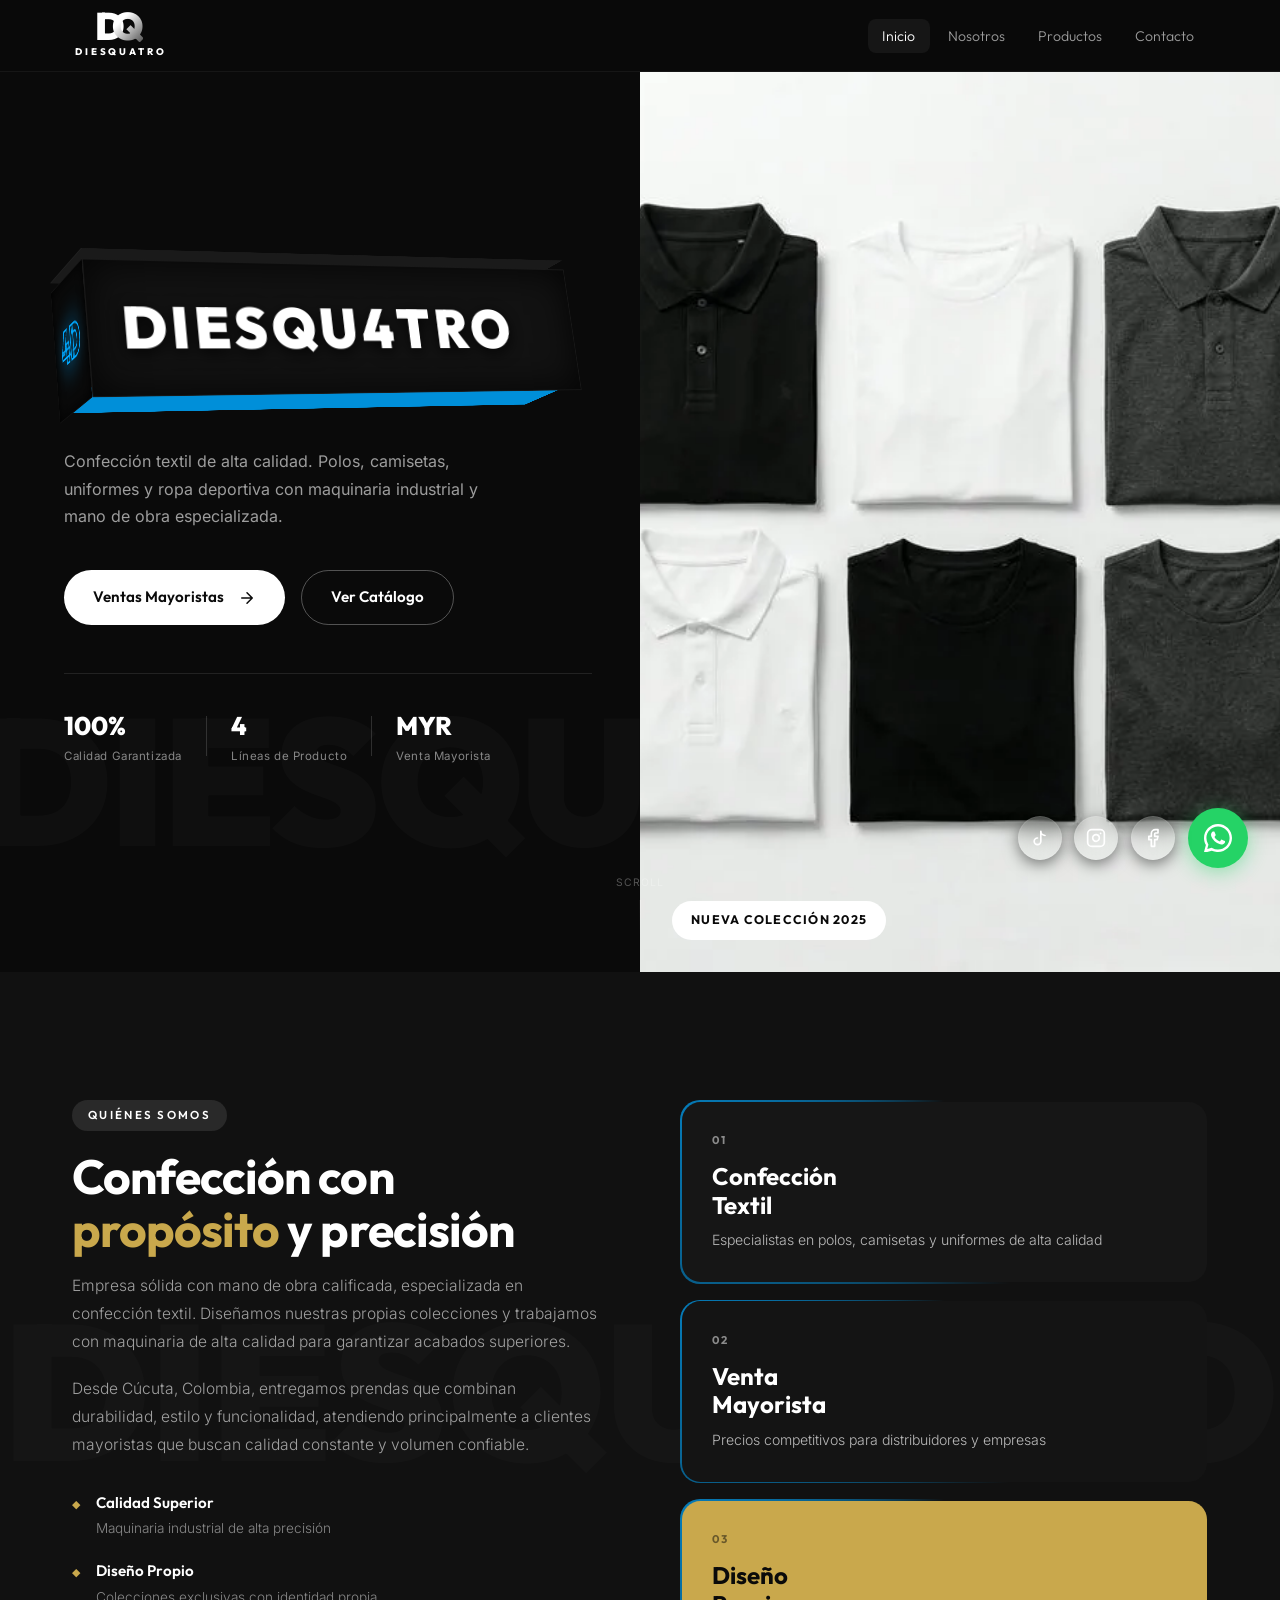
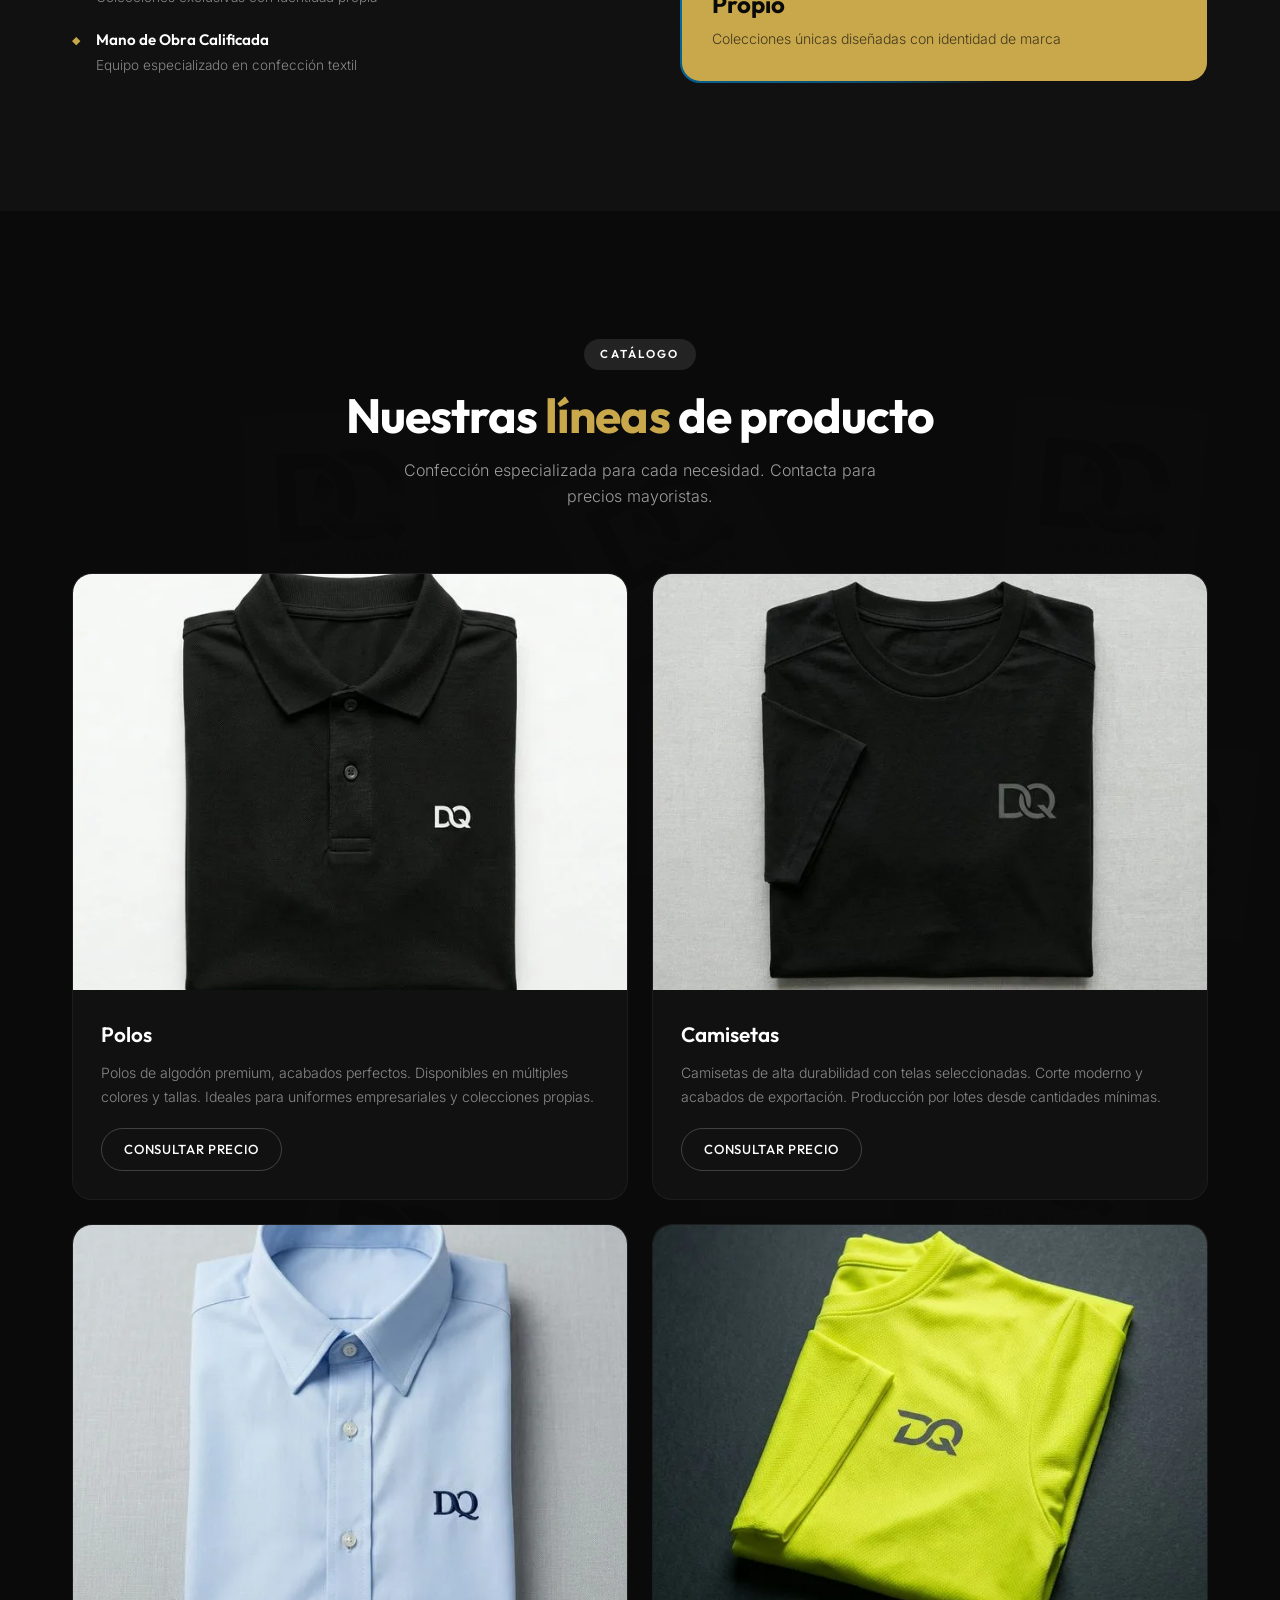
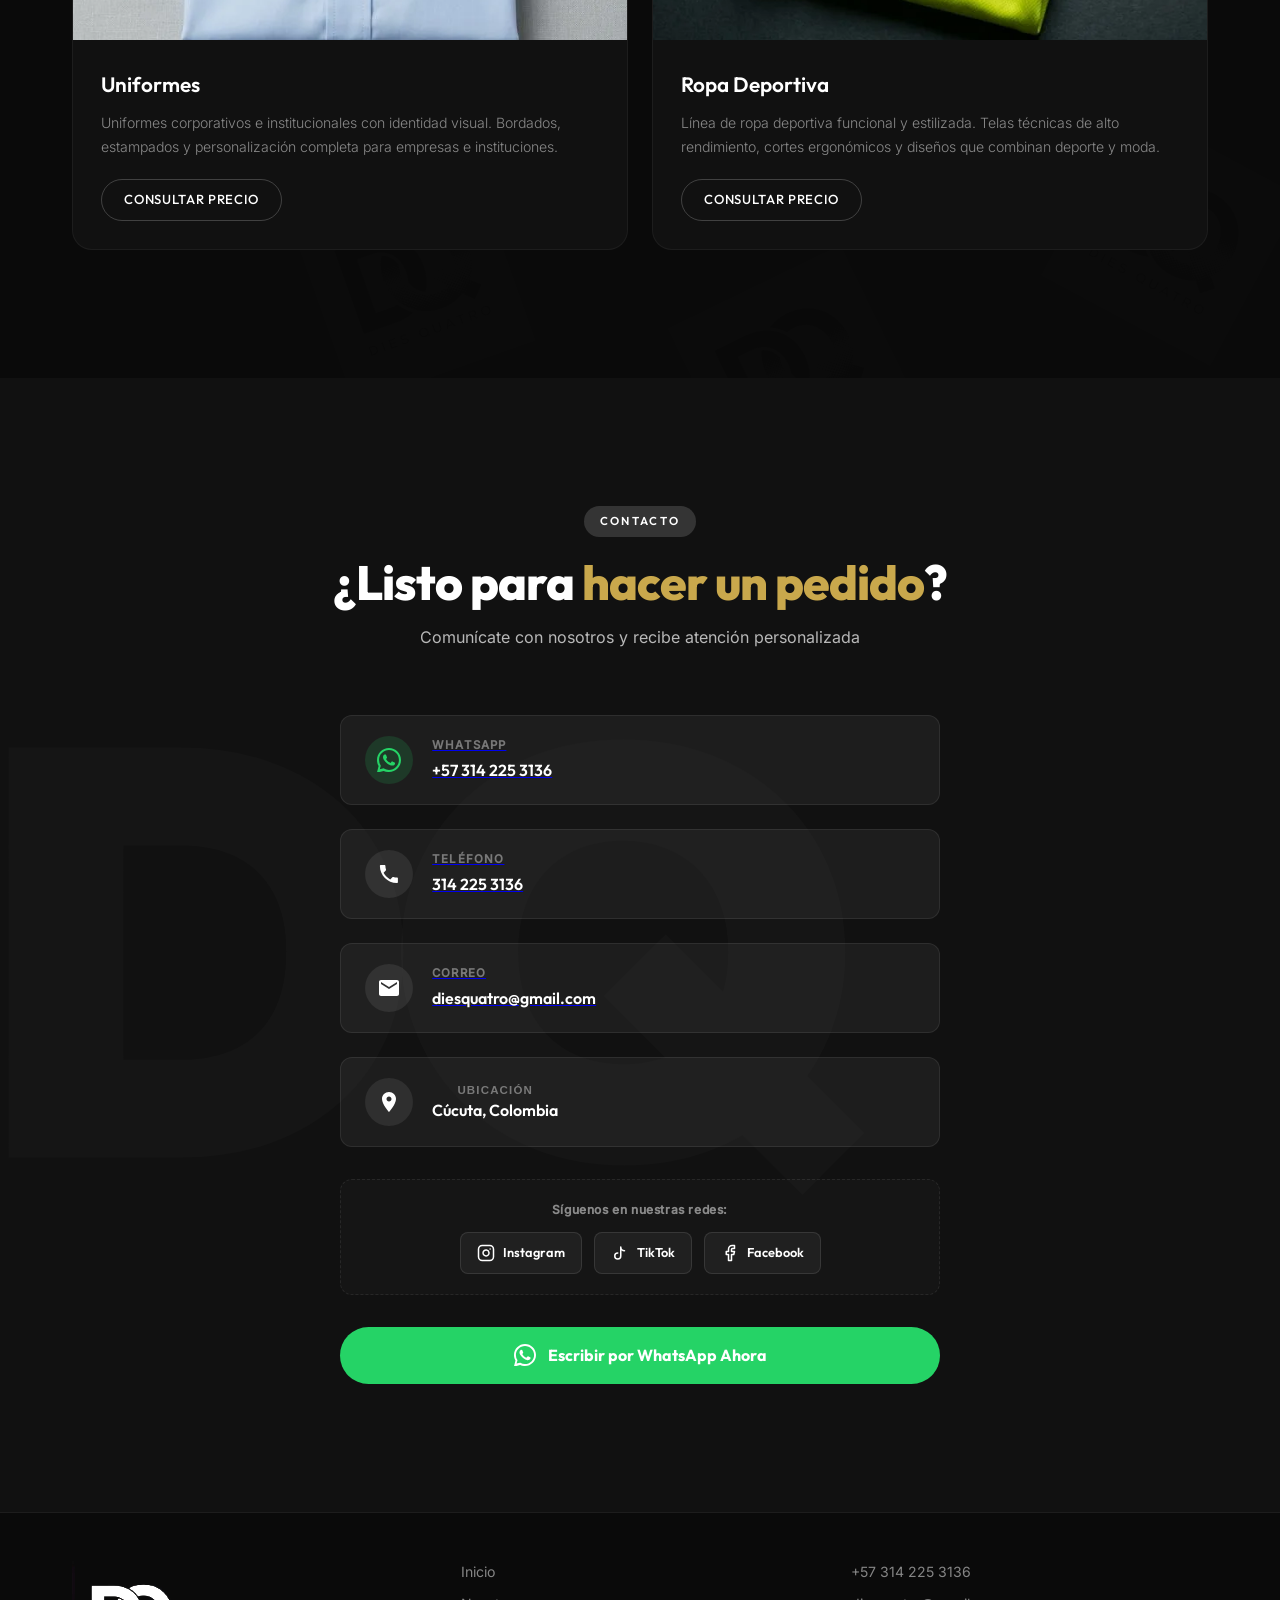
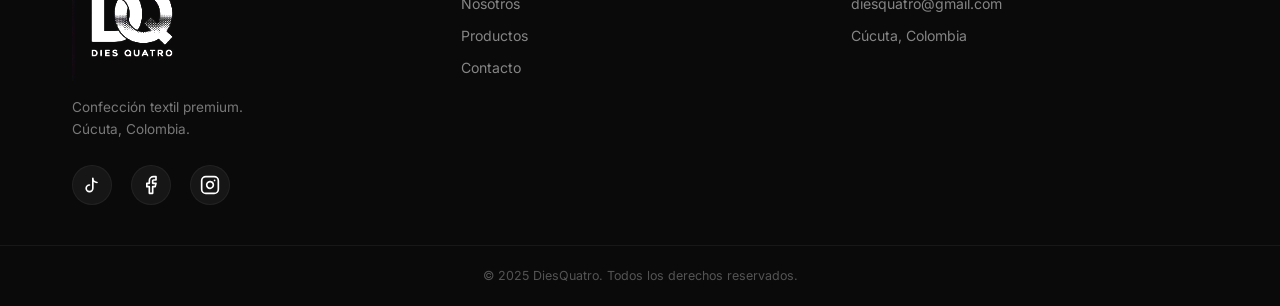
==== commit aba836ee: "MejorasSEO" ====
--- a/index.html
+++ b/index.html
@@ -1,16 +1,97 @@
 <!DOCTYPE html>
-<html lang="es">
+<html lang="es" prefix="og: https://ogp.me/ns#">
 <head>
   <meta charset="UTF-8" />
   <meta name="viewport" content="width=device-width, initial-scale=1.0" />
-  <meta name="description" content="DiesQuatro — Empresa de confección textil en Cúcuta. Polos, camisetas, uniformes y ropa deportiva al por mayor. Calidad superior, diseño premium." />
-  <title>DiesQuatro | Confección Textil Premium</title>
+
+  <!-- ===== SEO PRIMARIO ===== -->
+  <title>DiesQuatro | Confección Textil Premium — Cúcuta, Colombia</title>
+  <meta name="description" content="DiesQuatro — Empresa de confección textil en Cúcuta, Colombia. Fabricamos polos, camisetas, uniformes corporativos y ropa deportiva al por mayor. Calidad superior con acabados de exportación." />
+  <meta name="keywords" content="confección textil Cúcuta, polos al por mayor, camisetas mayorista, uniformes corporativos Colombia, ropa deportiva Cúcuta, DiesQuatro, fábrica de ropa Colombia" />
+  <meta name="author" content="DiesQuatro" />
+  <meta name="robots" content="index, follow" />
+  <link rel="canonical" href="https://madarchy.github.io/WEB-DIESQUATRO/" />
+
+  <!-- ===== GEO SEO (NEGOCIO LOCAL) ===== -->
+  <meta name="geo.region" content="CO-NSA" />
+  <meta name="geo.placename" content="Cúcuta, Norte de Santander, Colombia" />
+  <meta name="geo.position" content="7.893936;-72.504635" />
+  <meta name="ICBM" content="7.893936, -72.504635" />
+
+  <!-- ===== SEGURIDAD ===== -->
+  <meta http-equiv="X-Content-Type-Options" content="nosniff" />
+  <meta http-equiv="X-Frame-Options" content="SAMEORIGIN" />
+  <meta http-equiv="Referrer-Policy" content="strict-origin-when-cross-origin" />
+  <meta http-equiv="Permissions-Policy" content="camera=(), microphone=(), geolocation=()" />
+
+  <!-- ===== OPEN GRAPH (Facebook, WhatsApp, LinkedIn) ===== -->
+  <meta property="og:type" content="website" />
+  <meta property="og:url" content="https://madarchy.github.io/WEB-DIESQUATRO/" />
+  <meta property="og:title" content="DiesQuatro | Confección Textil Premium" />
+  <meta property="og:description" content="Fábrica textil en Cúcuta con calidad de exportación. Polos, camisetas, uniformes y ropa deportiva al por mayor. Contáctanos para precios mayoristas." />
+  <meta property="og:image" content="https://madarchy.github.io/WEB-DIESQUATRO/assets/img/hero.png" />
+  <meta property="og:image:width" content="1200" />
+  <meta property="og:image:height" content="630" />
+  <meta property="og:image:alt" content="DiesQuatro — Colección textil premium" />
+  <meta property="og:locale" content="es_CO" />
+  <meta property="og:site_name" content="DiesQuatro" />
+
+  <!-- ===== TWITTER CARD ===== -->
+  <meta name="twitter:card" content="summary_large_image" />
+  <meta name="twitter:title" content="DiesQuatro | Confección Textil Premium" />
+  <meta name="twitter:description" content="Fábrica textil en Cúcuta. Polos, uniformes y ropa deportiva al por mayor con calidad de exportación." />
+  <meta name="twitter:image" content="https://madarchy.github.io/WEB-DIESQUATRO/assets/img/hero.png" />
+
+  <!-- ===== SCHEMA.ORG — NEGOCIO LOCAL (Google Rich Results) ===== -->
+  <script type="application/ld+json">
+  {
+    "@context": "https://schema.org",
+    "@type": "ClothingStore",
+    "name": "DiesQuatro",
+    "description": "Empresa de confección textil en Cúcuta. Fabricamos polos, camisetas, uniformes corporativos y ropa deportiva al por mayor con calidad de exportación.",
+    "url": "https://madarchy.github.io/WEB-DIESQUATRO/",
+    "logo": "https://madarchy.github.io/WEB-DIESQUATRO/assets/img/logo.png",
+    "image": "https://madarchy.github.io/WEB-DIESQUATRO/assets/img/hero.png",
+    "telephone": "+573142253136",
+    "priceRange": "$$",
+    "currenciesAccepted": "COP",
+    "paymentAccepted": "Cash, Bank Transfer",
+    "address": {
+      "@type": "PostalAddress",
+      "addressLocality": "Cúcuta",
+      "addressRegion": "Norte de Santander",
+      "addressCountry": "CO"
+    },
+    "geo": {
+      "@type": "GeoCoordinates",
+      "latitude": 7.893936,
+      "longitude": -72.504635
+    },
+    "sameAs": [
+      "https://www.facebook.com/DiesQuatro.Oficial/",
+      "https://www.instagram.com/diesquatro",
+      "https://www.tiktok.com/@diesquatro"
+    ],
+    "contactPoint": {
+      "@type": "ContactPoint",
+      "telephone": "+573142253136",
+      "contactType": "sales",
+      "availableLanguage": "Spanish",
+      "contactOption": "TollFree"
+    }
+  }
+  </script>
+
+  <!-- ===== FAVICONS ===== -->
+  <link rel="icon" type="image/png" href="assets/img/logo.png" />
+  <link rel="apple-touch-icon" href="assets/img/logo.webp" />
+
+  <!-- ===== TIPOGRAFÍA Y ESTILOS ===== -->
   <link rel="preconnect" href="https://fonts.googleapis.com" />
   <link rel="preconnect" href="https://fonts.gstatic.com" crossorigin />
   <link rel="stylesheet" href="assets/css/fonts.css" />
-  <link rel="shortcut icon" type="image/png" href="assets/img/logo.png" />
-  <link rel="stylesheet" href="assets/css/style.css?v=14" />
-</head>
+  <link rel="stylesheet" href="assets/css/style.css?v=15" />
+
 <body>
 
   <!-- ===================== NAVBAR ===================== -->
@@ -91,7 +172,7 @@
     </div>
     <div class="hero-image-wrap">
       <div class="hero-img-frame">
-        <video src="assets/video/polos_cGmxj1fs.mp4" autoplay loop muted playsinline class="hero-img" id="hero-img"></video>
+        <video src="assets/video/polos_cGmxj1fs.mp4" poster="assets/img/hero.webp" autoplay loop muted playsinline class="hero-img" id="hero-img"></video>
         <div class="img-overlay-tag">Nueva Colección 2025</div>
       </div>
     </div>
@@ -173,11 +254,11 @@
 
         <div class="producto-card" id="card-polos" data-reveal>
           <div class="producto-img-wrap slide-container">
-            <img src="assets/img/slider_1.png" alt="Polos DQ Negros" class="producto-slider-img active" />
-            <img src="assets/img/slider_2.png" alt="Camiseta DQ Blanca" class="producto-slider-img" />
-            <img src="assets/img/slider_3.png" alt="Polo DQ Gris Oscuro" class="producto-slider-img" />
-            <img src="assets/img/slider_4.png" alt="Camiseta DQ Azul" class="producto-slider-img" />
-            <img src="assets/img/slider_5.png" alt="Polo DQ Oliva" class="producto-slider-img" />
+            <img loading="lazy" src="assets/img/slider_1.webp" alt="Polos DQ Negros" class="producto-slider-img active" />
+            <img loading="lazy" src="assets/img/slider_2.webp" alt="Camiseta DQ Blanca" class="producto-slider-img" />
+            <img loading="lazy" src="assets/img/slider_3.webp" alt="Polo DQ Gris Oscuro" class="producto-slider-img" />
+            <img loading="lazy" src="assets/img/slider_4.webp" alt="Camiseta DQ Azul" class="producto-slider-img" />
+            <img loading="lazy" src="assets/img/slider_5.webp" alt="Polo DQ Oliva" class="producto-slider-img" />
             <div class="producto-badge">Más Vendido</div>
           </div>
           <div class="producto-info">
@@ -189,11 +270,11 @@
 
         <div class="producto-card" id="card-camisetas" data-reveal>
           <div class="producto-img-wrap slide-container">
-            <img src="assets/img/cam_1.png" alt="Camiseta DQ Negra" class="producto-slider-img active" />
-            <img src="assets/img/cam_2.png" alt="Camiseta DQ Gris" class="producto-slider-img" />
-            <img src="assets/img/cam_3.png" alt="Camiseta DQ Blanca" class="producto-slider-img" />
-            <img src="assets/img/cam_4.png" alt="Camiseta DQ Roja" class="producto-slider-img" />
-            <img src="assets/img/cam_5.png" alt="Camiseta DQ Azul" class="producto-slider-img" />
+            <img loading="lazy" src="assets/img/cam_1.webp" alt="Camiseta DQ Negra" class="producto-slider-img active" />
+            <img loading="lazy" src="assets/img/cam_2.webp" alt="Camiseta DQ Gris" class="producto-slider-img" />
+            <img loading="lazy" src="assets/img/cam_3.webp" alt="Camiseta DQ Blanca" class="producto-slider-img" />
+            <img loading="lazy" src="assets/img/cam_4.webp" alt="Camiseta DQ Roja" class="producto-slider-img" />
+            <img loading="lazy" src="assets/img/cam_5.webp" alt="Camiseta DQ Azul" class="producto-slider-img" />
           </div>
           <div class="producto-info">
             <h3>Camisetas</h3>
@@ -204,11 +285,11 @@
 
         <div class="producto-card" id="card-uniformes" data-reveal>
           <div class="producto-img-wrap slide-container">
-            <img src="assets/img/uni_1.png" alt="Uniforme Corporativo DQ" class="producto-slider-img active" />
-            <img src="assets/img/uni_2.png" alt="Polo Corporativo DQ" class="producto-slider-img" />
-            <img src="assets/img/uni_3.png" alt="Chaqueta Corporativa DQ" class="producto-slider-img" />
-            <img src="assets/img/uni_4.png" alt="Delantal Corporativo DQ" class="producto-slider-img" />
-            <img src="assets/img/uni_5.png" alt="Uniforme Médico DQ" class="producto-slider-img" />
+            <img loading="lazy" src="assets/img/uni_1.webp" alt="Uniforme Corporativo DQ" class="producto-slider-img active" />
+            <img loading="lazy" src="assets/img/uni_2.webp" alt="Polo Corporativo DQ" class="producto-slider-img" />
+            <img loading="lazy" src="assets/img/uni_3.webp" alt="Chaqueta Corporativa DQ" class="producto-slider-img" />
+            <img loading="lazy" src="assets/img/uni_4.webp" alt="Delantal Corporativo DQ" class="producto-slider-img" />
+            <img loading="lazy" src="assets/img/uni_5.webp" alt="Uniforme Médico DQ" class="producto-slider-img" />
             <div class="producto-badge">Corporativo</div>
           </div>
           <div class="producto-info">
@@ -220,11 +301,11 @@
 
         <div class="producto-card" id="card-deportiva" data-reveal>
           <div class="producto-img-wrap slide-container">
-            <img src="assets/img/dep_1.png" alt="Camiseta Deportiva DQ" class="producto-slider-img active" />
-            <img src="assets/img/dep_2.png" alt="Short Deportivo DQ" class="producto-slider-img" />
-            <img src="assets/img/dep_3.png" alt="Chaqueta Deportiva DQ" class="producto-slider-img" />
-            <img src="assets/img/dep_4.png" alt="Conjunto Deportivo Mujer DQ" class="producto-slider-img" />
-            <img src="assets/img/dep_5.png" alt="Camiseta Entrenamiento DQ" class="producto-slider-img" />
+            <img loading="lazy" src="assets/img/dep_1.webp" alt="Camiseta Deportiva DQ" class="producto-slider-img active" />
+            <img loading="lazy" src="assets/img/dep_2.webp" alt="Short Deportivo DQ" class="producto-slider-img" />
+            <img loading="lazy" src="assets/img/dep_3.webp" alt="Chaqueta Deportiva DQ" class="producto-slider-img" />
+            <img loading="lazy" src="assets/img/dep_4.webp" alt="Conjunto Deportivo Mujer DQ" class="producto-slider-img" />
+            <img loading="lazy" src="assets/img/dep_5.webp" alt="Camiseta Entrenamiento DQ" class="producto-slider-img" />
             <div class="producto-badge">Premium Sport</div>
           </div>
           <div class="producto-info">
@@ -333,7 +414,7 @@
   <footer class="footer">
     <div class="footer-container">
       <div class="footer-brand">
-        <img src="assets/img/logo.png" alt="DiesQuatro Logo" class="footer-logo-img" />
+        <img src="assets/img/logo.webp" alt="DiesQuatro Logo" class="footer-logo-img" />
         <p>Confección textil premium.<br/>Cúcuta, Colombia.</p>
         <div class="footer-social">
           <a href="https://www.tiktok.com/@diesquatro" target="_blank" rel="noopener" aria-label="TikTok" class="social-icon">
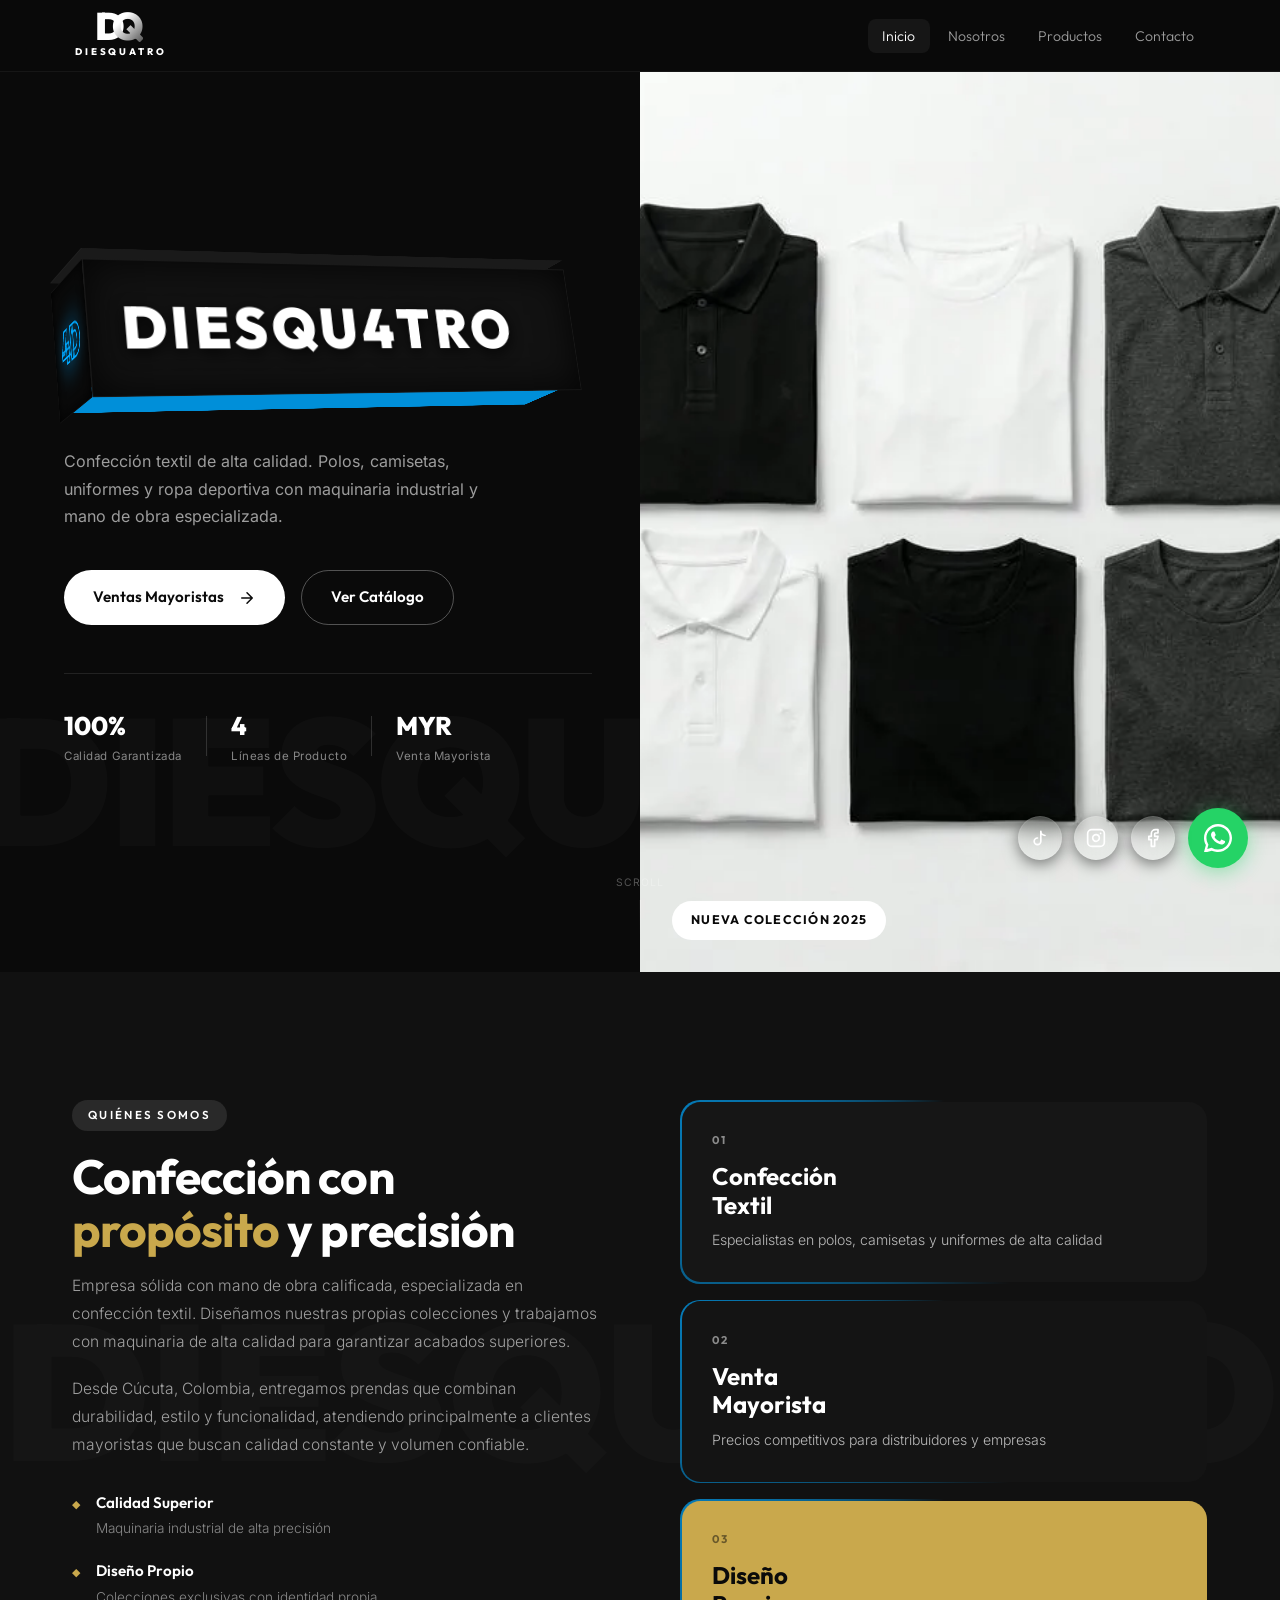
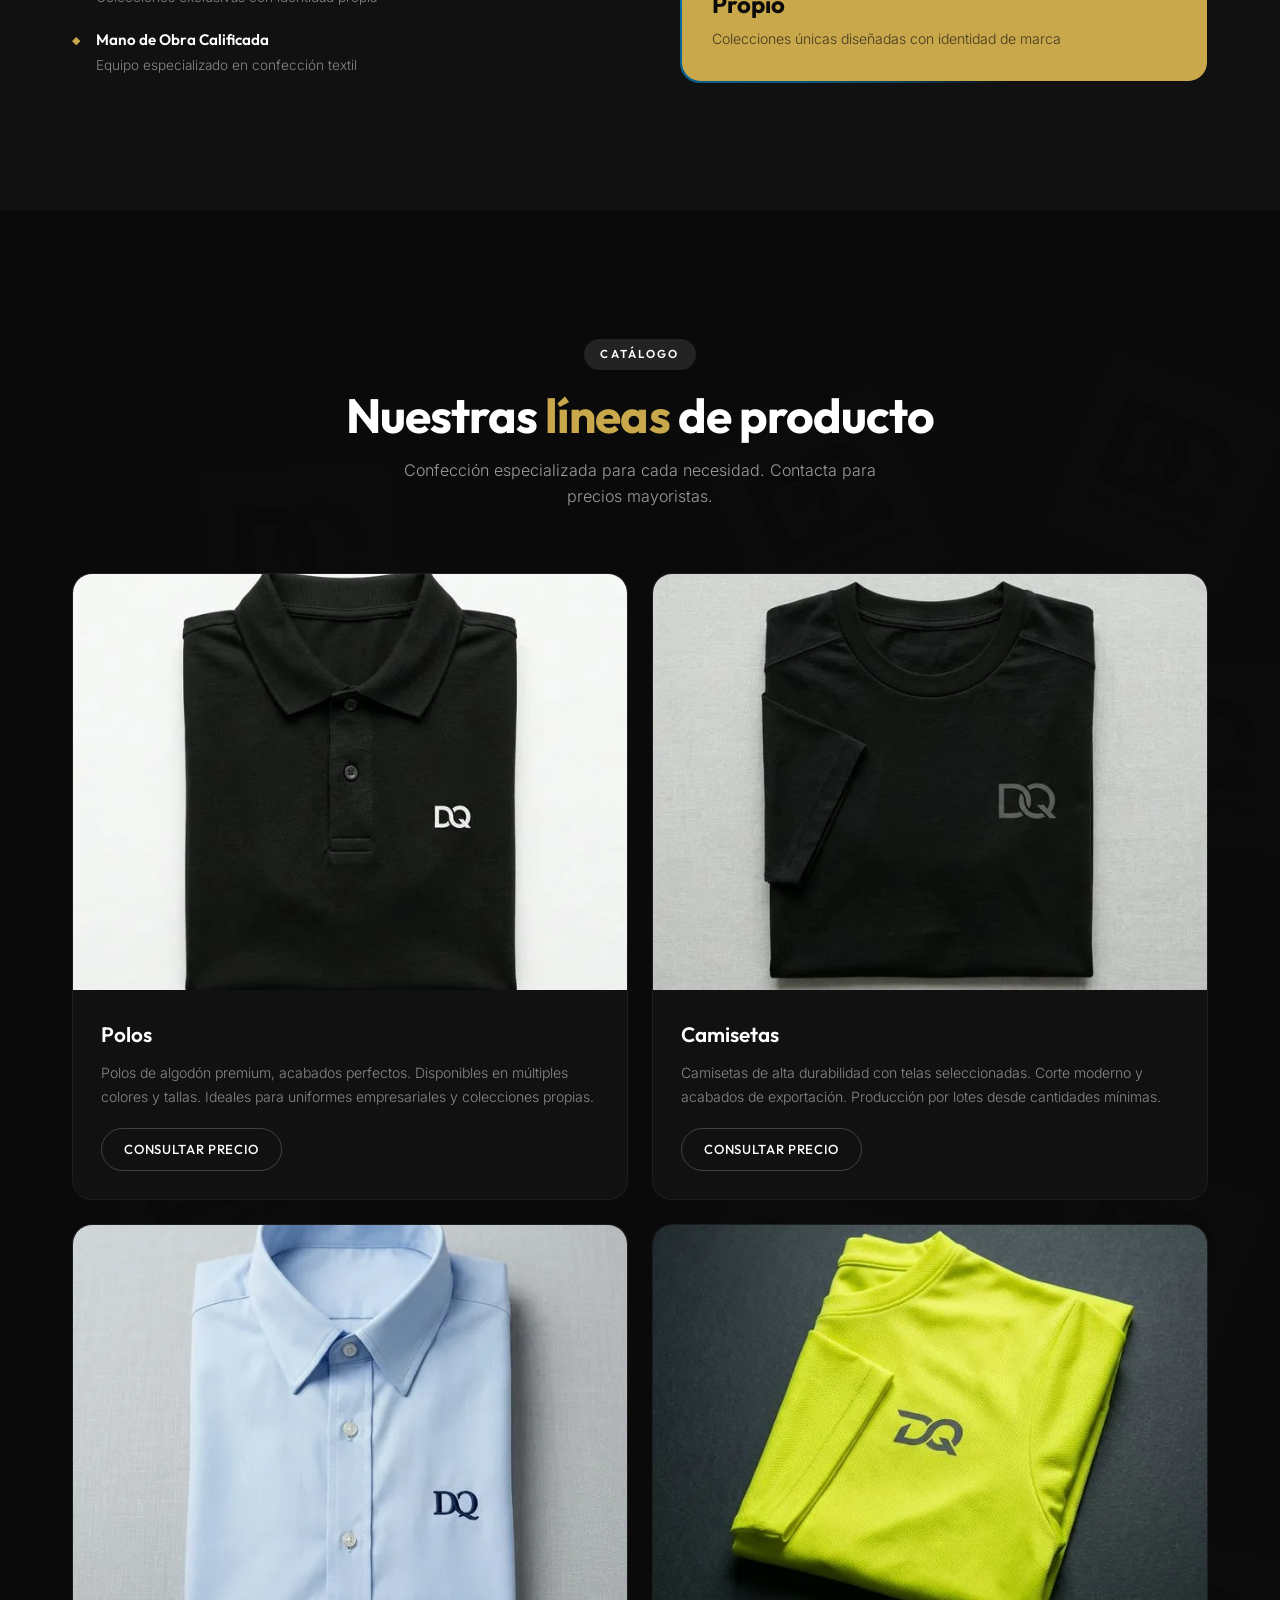
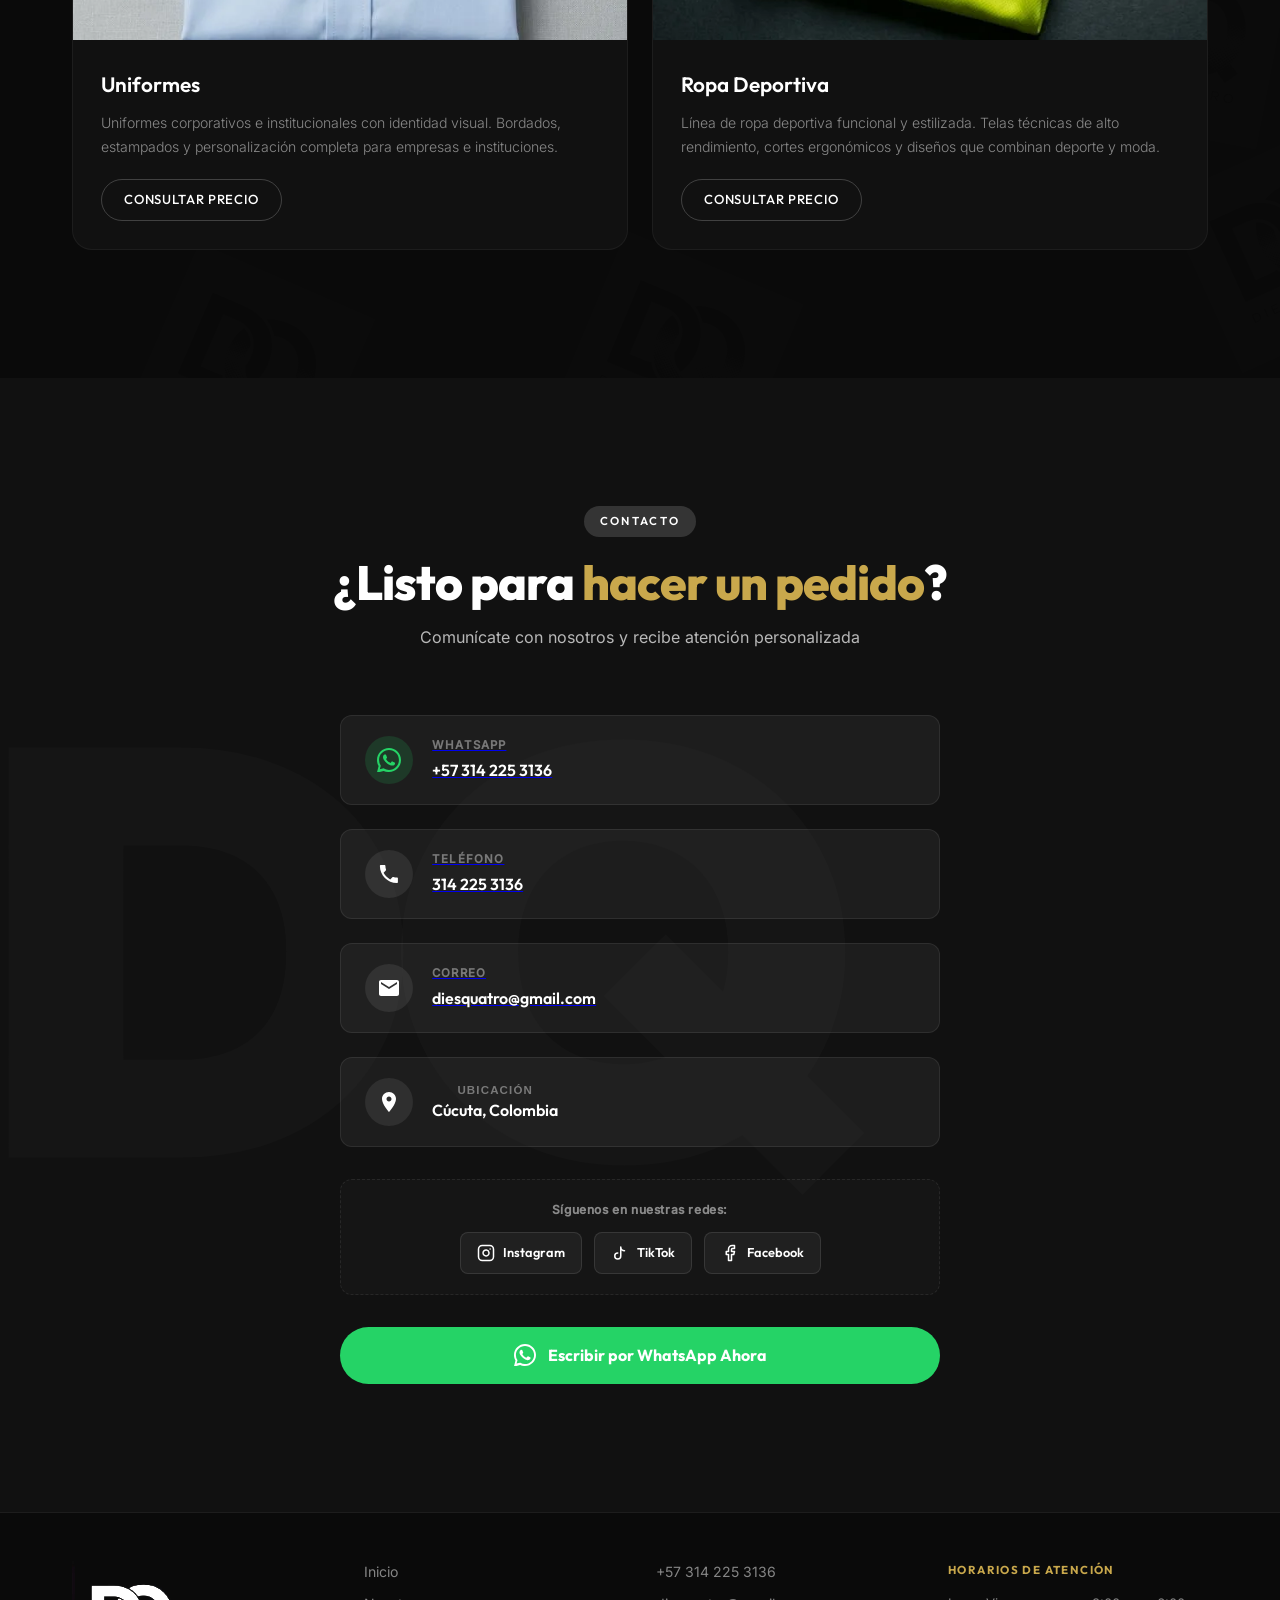
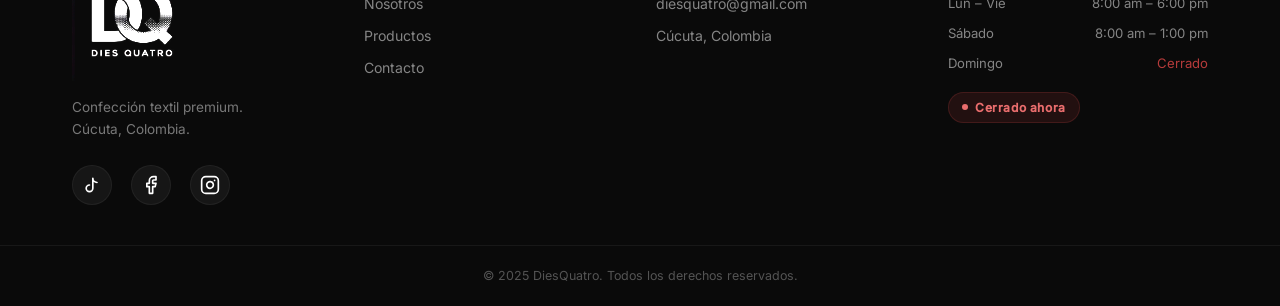
==== commit 82f2a702: "HorariosOficinaFooter" ====
--- a/index.html
+++ b/index.html
@@ -90,7 +90,7 @@
   <link rel="preconnect" href="https://fonts.googleapis.com" />
   <link rel="preconnect" href="https://fonts.gstatic.com" crossorigin />
   <link rel="stylesheet" href="assets/css/fonts.css" />
-  <link rel="stylesheet" href="assets/css/style.css?v=15" />
+  <link rel="stylesheet" href="assets/css/style.css?v=16" />
 
 <body>
 
@@ -439,6 +439,22 @@
         <a href="mailto:diesquatro@gmail.com">diesquatro@gmail.com</a>
         <span>Cúcuta, Colombia</span>
       </div>
+      <div class="footer-hours">
+        <span class="footer-hours-title">Horarios de Atención</span>
+        <div class="hours-row">
+          <span>Lun – Vie</span>
+          <span>8:00 am – 6:00 pm</span>
+        </div>
+        <div class="hours-row">
+          <span>Sábado</span>
+          <span>8:00 am – 1:00 pm</span>
+        </div>
+        <div class="hours-row">
+          <span>Domingo</span>
+          <span class="hours-closed">Cerrado</span>
+        </div>
+        <div class="hours-status" id="hours-status"></div>
+      </div>
     </div>
     <div class="footer-bottom">
       <p>© 2025 DiesQuatro. Todos los derechos reservados.</p>
@@ -481,6 +497,6 @@
     </div>
   </div>
 
-  <script src="assets/js/script.js?v=5" defer></script>
+  <script src="assets/js/script.js?v=6" defer></script>
 </body>
 </html>
--- a/assets/css/style.css
+++ b/assets/css/style.css
@@ -857,7 +857,7 @@
 .footer-container {
   max-width: 1200px; margin: 0 auto;
   padding: 0 2rem 2.5rem;
-  display: grid; grid-template-columns: 1fr 1fr 1fr;
+  display: grid; grid-template-columns: 1fr 1fr 1fr 1fr;
   gap: 2rem;
 }
 .footer-logo-img {
@@ -879,6 +879,51 @@
   text-decoration: none; transition: color var(--transition);
 }
 .footer-links a:hover, .footer-contact a:hover { color: var(--white); }
+
+/* ==================== FOOTER HOURS ==================== */
+.footer-hours { display: flex; flex-direction: column; gap: 0.55rem; }
+.footer-hours-title {
+  font-family: var(--font-display);
+  font-size: 0.72rem; font-weight: 700;
+  letter-spacing: 0.12em; text-transform: uppercase;
+  color: var(--accent);
+  margin-bottom: 0.3rem;
+}
+.hours-row {
+  display: flex; justify-content: space-between; gap: 1rem;
+  font-size: 0.82rem; color: rgba(255,255,255,0.5);
+}
+.hours-closed { color: rgba(255,80,80,0.7); }
+.hours-status {
+  margin-top: 0.6rem;
+  display: inline-flex; align-items: center; gap: 0.45rem;
+  font-size: 0.75rem; font-weight: 600;
+  letter-spacing: 0.05em;
+  padding: 0.3rem 0.8rem;
+  border-radius: 100px;
+  width: fit-content;
+}
+.hours-status.open {
+  background: rgba(37,211,102,0.12);
+  color: #25D366;
+  border: 1px solid rgba(37,211,102,0.2);
+}
+.hours-status.closed {
+  background: rgba(255,80,80,0.1);
+  color: rgba(255,120,120,0.9);
+  border: 1px solid rgba(255,80,80,0.15);
+}
+.hours-status::before {
+  content: '';
+  width: 6px; height: 6px;
+  border-radius: 50%;
+  background: currentColor;
+  animation: pulse-dot 2s ease-in-out infinite;
+}
+@keyframes pulse-dot {
+  0%,100% { opacity: 1; transform: scale(1); }
+  50% { opacity: 0.5; transform: scale(0.8); }
+}
 .footer-bottom {
   border-top: 1px solid rgba(255,255,255,0.06);
   padding: 1.25rem 2rem;
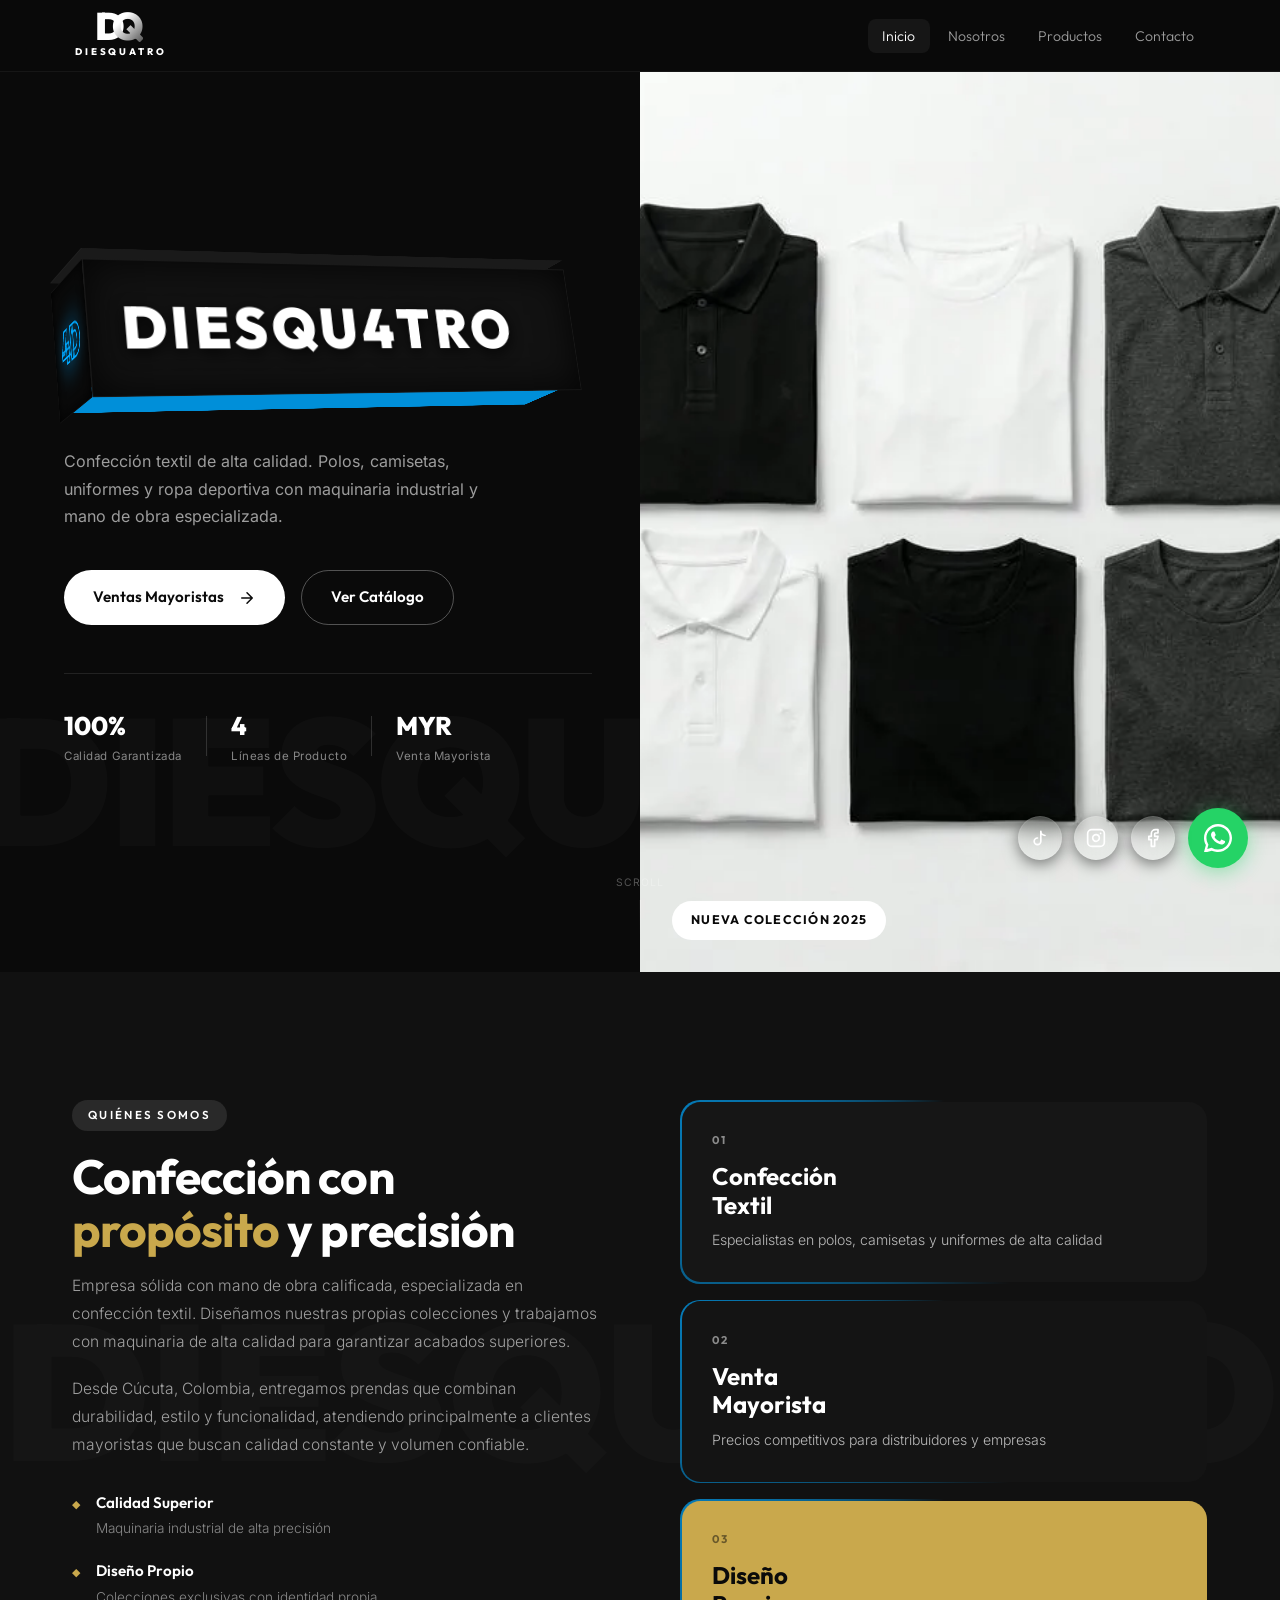
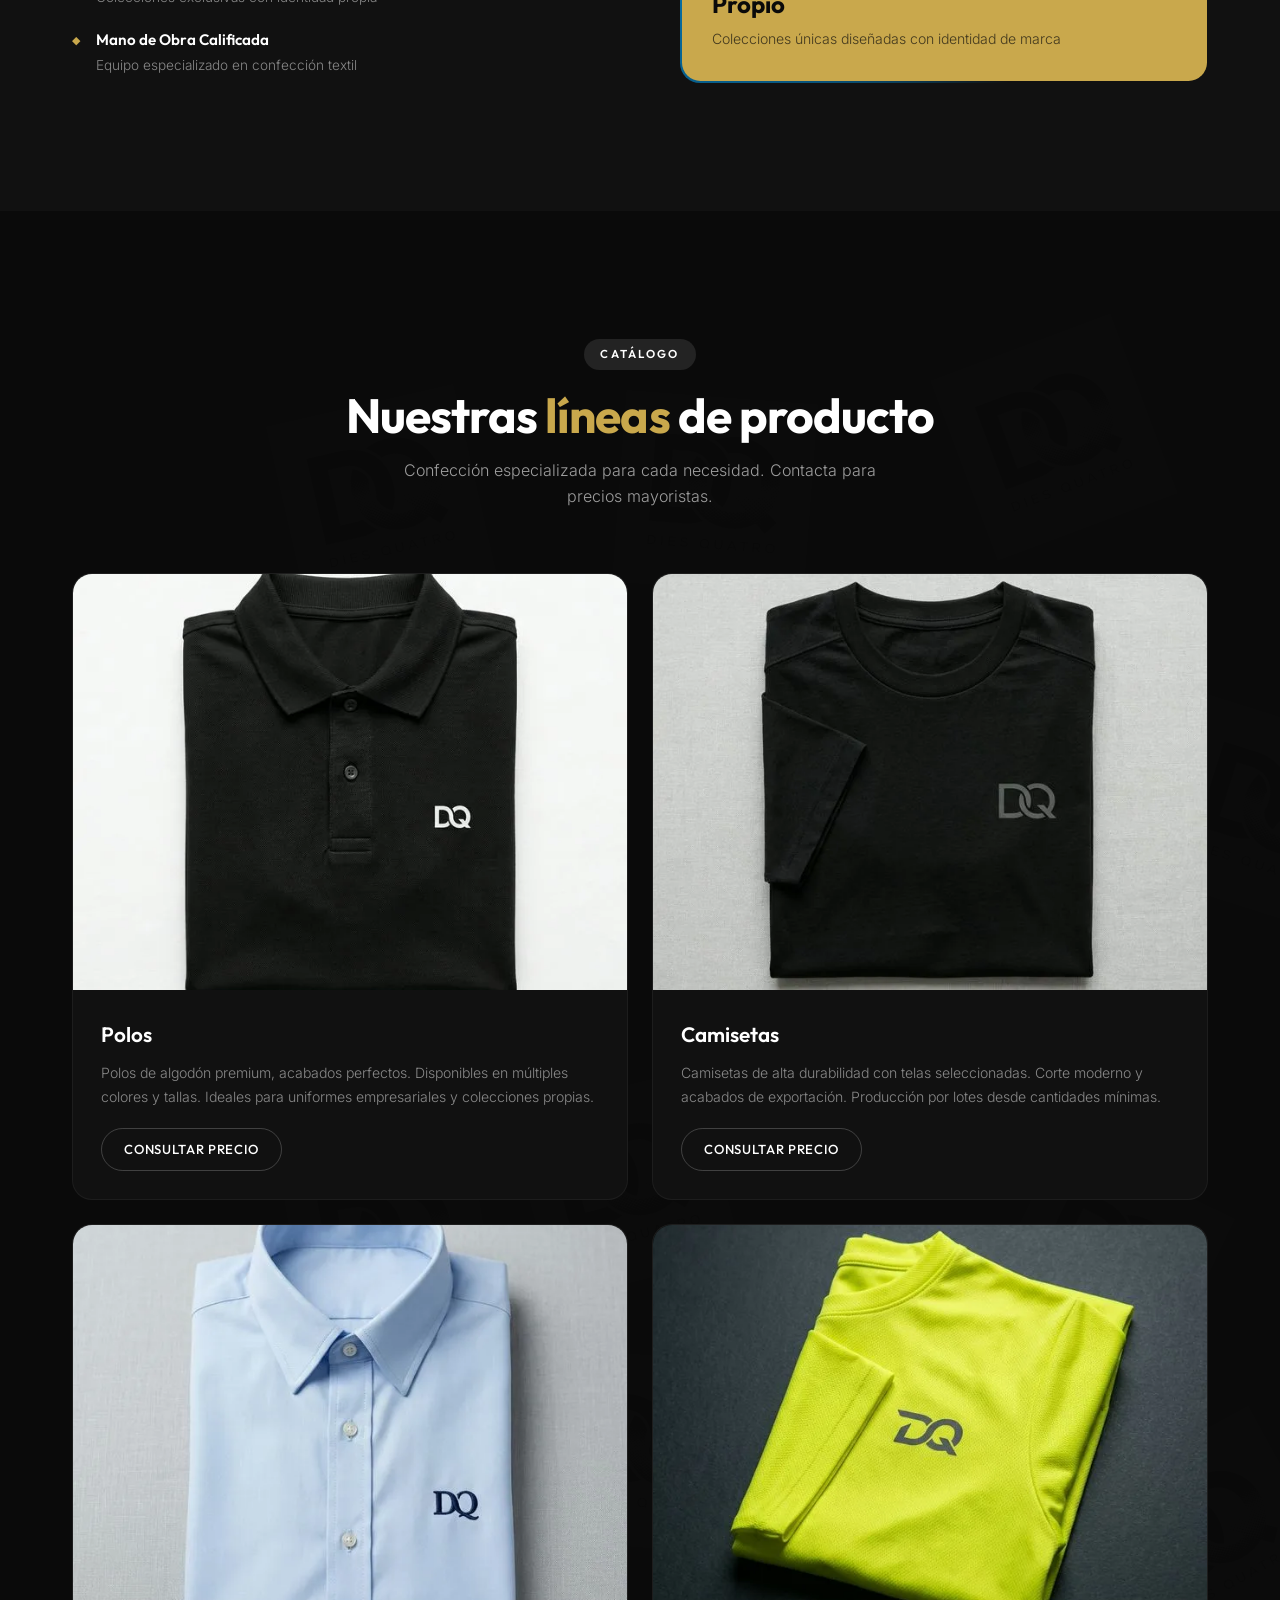
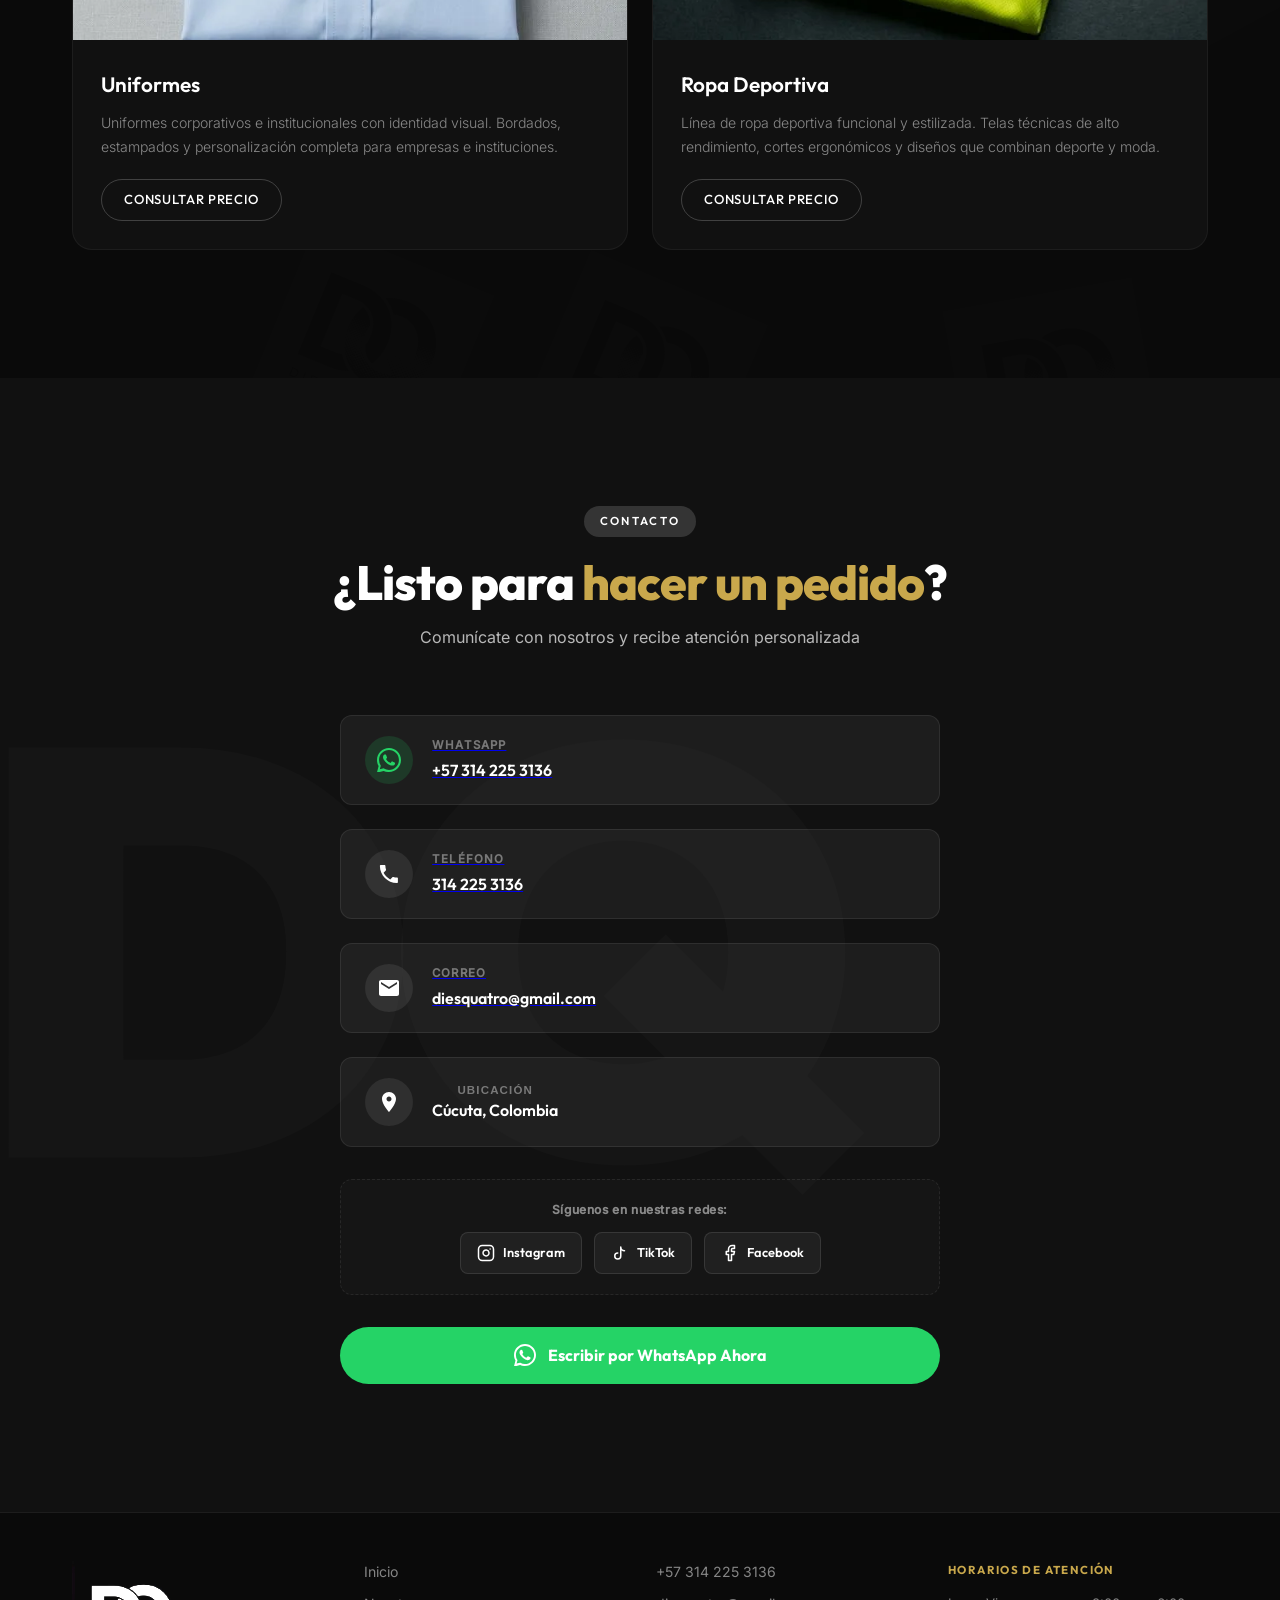
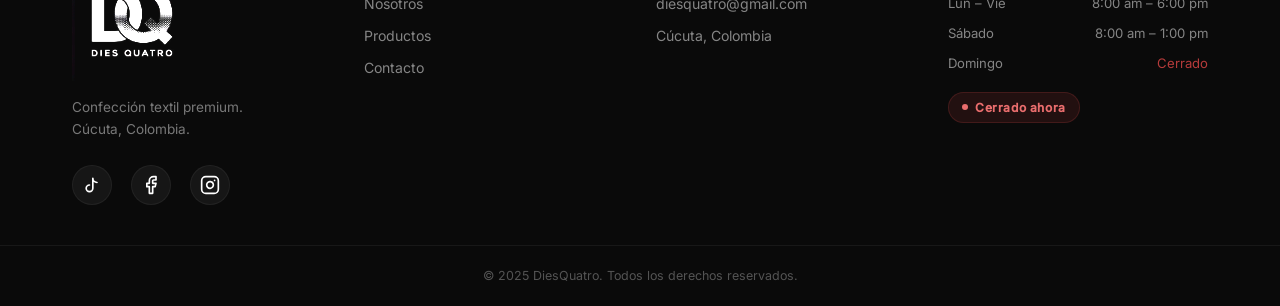
==== commit 615fa7df: "CorrecionesAuditoriaTecnica" ====
--- a/index.html
+++ b/index.html
@@ -119,7 +119,9 @@
 
   <!-- ===================== HERO ===================== -->
   <section class="hero" id="inicio">
-    <div class="hero-bg-text">DIESQUATRO</div>
+    <!-- H1 semántico para SEO (visualmente oculto, no el prisma) -->
+    <h1 class="sr-only">DiesQuatro — Confección Textil Premium en Cúcuta, Colombia</h1>
+    <div class="hero-bg-text" aria-hidden="true">DIESQUATRO</div>
     <div class="hero-content">
       <div class="prism-scene" id="prism-scene">
         <div class="prism-wrapper">
@@ -172,7 +174,7 @@
     </div>
     <div class="hero-image-wrap">
       <div class="hero-img-frame">
-        <video src="assets/video/polos_cGmxj1fs.mp4" poster="assets/img/hero.webp" autoplay loop muted playsinline class="hero-img" id="hero-img"></video>
+        <video src="assets/video/polos_cGmxj1fs.mp4" poster="assets/img/hero.webp" autoplay loop muted playsinline preload="none" class="hero-img" id="hero-img" aria-label="Video de colección de ropa DiesQuatro"></video>
         <div class="img-overlay-tag">Nueva Colección 2025</div>
       </div>
     </div>
@@ -254,7 +256,7 @@
 
         <div class="producto-card" id="card-polos" data-reveal>
           <div class="producto-img-wrap slide-container">
-            <img loading="lazy" src="assets/img/slider_1.webp" alt="Polos DQ Negros" class="producto-slider-img active" />
+            <img src="assets/img/slider_1.webp" alt="Polos DQ Negros" class="producto-slider-img active" />
             <img loading="lazy" src="assets/img/slider_2.webp" alt="Camiseta DQ Blanca" class="producto-slider-img" />
             <img loading="lazy" src="assets/img/slider_3.webp" alt="Polo DQ Gris Oscuro" class="producto-slider-img" />
             <img loading="lazy" src="assets/img/slider_4.webp" alt="Camiseta DQ Azul" class="producto-slider-img" />
@@ -270,7 +272,7 @@
 
         <div class="producto-card" id="card-camisetas" data-reveal>
           <div class="producto-img-wrap slide-container">
-            <img loading="lazy" src="assets/img/cam_1.webp" alt="Camiseta DQ Negra" class="producto-slider-img active" />
+            <img src="assets/img/cam_1.webp" alt="Camiseta DQ Negra" class="producto-slider-img active" />
             <img loading="lazy" src="assets/img/cam_2.webp" alt="Camiseta DQ Gris" class="producto-slider-img" />
             <img loading="lazy" src="assets/img/cam_3.webp" alt="Camiseta DQ Blanca" class="producto-slider-img" />
             <img loading="lazy" src="assets/img/cam_4.webp" alt="Camiseta DQ Roja" class="producto-slider-img" />
@@ -285,7 +287,7 @@
 
         <div class="producto-card" id="card-uniformes" data-reveal>
           <div class="producto-img-wrap slide-container">
-            <img loading="lazy" src="assets/img/uni_1.webp" alt="Uniforme Corporativo DQ" class="producto-slider-img active" />
+            <img src="assets/img/uni_1.webp" alt="Uniforme Corporativo DQ" class="producto-slider-img active" />
             <img loading="lazy" src="assets/img/uni_2.webp" alt="Polo Corporativo DQ" class="producto-slider-img" />
             <img loading="lazy" src="assets/img/uni_3.webp" alt="Chaqueta Corporativa DQ" class="producto-slider-img" />
             <img loading="lazy" src="assets/img/uni_4.webp" alt="Delantal Corporativo DQ" class="producto-slider-img" />
@@ -301,7 +303,7 @@
 
         <div class="producto-card" id="card-deportiva" data-reveal>
           <div class="producto-img-wrap slide-container">
-            <img loading="lazy" src="assets/img/dep_1.webp" alt="Camiseta Deportiva DQ" class="producto-slider-img active" />
+            <img src="assets/img/dep_1.webp" alt="Camiseta Deportiva DQ" class="producto-slider-img active" />
             <img loading="lazy" src="assets/img/dep_2.webp" alt="Short Deportivo DQ" class="producto-slider-img" />
             <img loading="lazy" src="assets/img/dep_3.webp" alt="Chaqueta Deportiva DQ" class="producto-slider-img" />
             <img loading="lazy" src="assets/img/dep_4.webp" alt="Conjunto Deportivo Mujer DQ" class="producto-slider-img" />
@@ -363,7 +365,7 @@
               <span class="contact-value">diesquatro@gmail.com</span>
             </div>
           </a>
-          <button class="contact-item" id="contact-location" aria-label="Abrir mapa de ubicación">
+          <button class="contact-item" id="contact-location" type="button" aria-label="Abrir mapa de ubicación">
             <div class="contact-icon">
               <svg xmlns="http://www.w3.org/2000/svg" viewBox="0 0 24 24" fill="currentColor" width="24" height="24">
                 <path d="M12 2C8.13 2 5 5.13 5 9c0 5.25 7 13 7 13s7-7.75 7-13c0-3.87-3.13-7-7-7zm0 9.5c-1.38 0-2.5-1.12-2.5-2.5s1.12-2.5 2.5-2.5 2.5 1.12 2.5 2.5-1.12 2.5-2.5 2.5z"/>
@@ -403,11 +405,7 @@
         </div>
       </div>
     </div>
-    <div class="contacto-bg-text">DQ</div>
-  </section>          </form>
-        </div>
-      </div>
-    </div>
+    <div class="contacto-bg-text" aria-hidden="true">DQ</div>
   </section>
 
   <!-- ===================== FOOTER ===================== -->
@@ -417,13 +415,13 @@
         <img src="assets/img/logo.webp" alt="DiesQuatro Logo" class="footer-logo-img" />
         <p>Confección textil premium.<br/>Cúcuta, Colombia.</p>
         <div class="footer-social">
-          <a href="https://www.tiktok.com/@diesquatro" target="_blank" rel="noopener" aria-label="TikTok" class="social-icon">
+          <a href="https://www.tiktok.com/@diesquatro" target="_blank" rel="noopener noreferrer" aria-label="TikTok" class="social-icon">
             <svg viewBox="0 0 24 24" width="20" height="20" stroke="currentColor" stroke-width="2" fill="none" stroke-linecap="round" stroke-linejoin="round"><path d="M9 12a4 4 0 1 0 4 4V4a5 5 0 0 0 5 5"></path></svg>
           </a>
-          <a href="https://www.facebook.com/DiesQuatro.Oficial/" target="_blank" rel="noopener" aria-label="Facebook" class="social-icon">
+          <a href="https://www.facebook.com/DiesQuatro.Oficial/" target="_blank" rel="noopener noreferrer" aria-label="Facebook" class="social-icon">
             <svg viewBox="0 0 24 24" width="20" height="20" stroke="currentColor" stroke-width="2" fill="none" stroke-linecap="round" stroke-linejoin="round"><path d="M18 2h-3a5 5 0 0 0-5 5v3H7v4h3v8h4v-8h3l1-4h-4V7a1 1 0 0 1 1-1h3z"></path></svg>
           </a>
-          <a href="https://www.instagram.com/diesquatro?igsh=Y3U3dmJtajI3ODB4" target="_blank" rel="noopener" aria-label="Instagram" class="social-icon">
+          <a href="https://www.instagram.com/diesquatro?igsh=Y3U3dmJtajI3ODB4" target="_blank" rel="noopener noreferrer" aria-label="Instagram" class="social-icon">
             <svg viewBox="0 0 24 24" width="20" height="20" stroke="currentColor" stroke-width="2" fill="none" stroke-linecap="round" stroke-linejoin="round"><rect x="2" y="2" width="20" height="20" rx="5" ry="5"></rect><path d="M16 11.37A4 4 0 1 1 12.63 8 4 4 0 0 1 16 11.37z"></path><line x1="17.5" y1="6.5" x2="17.51" y2="6.5"></line></svg>
           </a>
         </div>
--- a/assets/css/style.css
+++ b/assets/css/style.css
@@ -1,5 +1,17 @@
 /* ==================== RESET & BASE ==================== */
 *, *::before, *::after { box-sizing: border-box; margin: 0; padding: 0; }
+
+/* Accesibilidad: visible para lectores de pantalla e indexadores, oculto visualmente */
+.sr-only {
+  position: absolute;
+  width: 1px; height: 1px;
+  padding: 0; margin: -1px;
+  overflow: hidden;
+  clip: rect(0,0,0,0);
+  white-space: nowrap;
+  border: 0;
+}
+
 
 :root {
   --black: #0a0a0a;
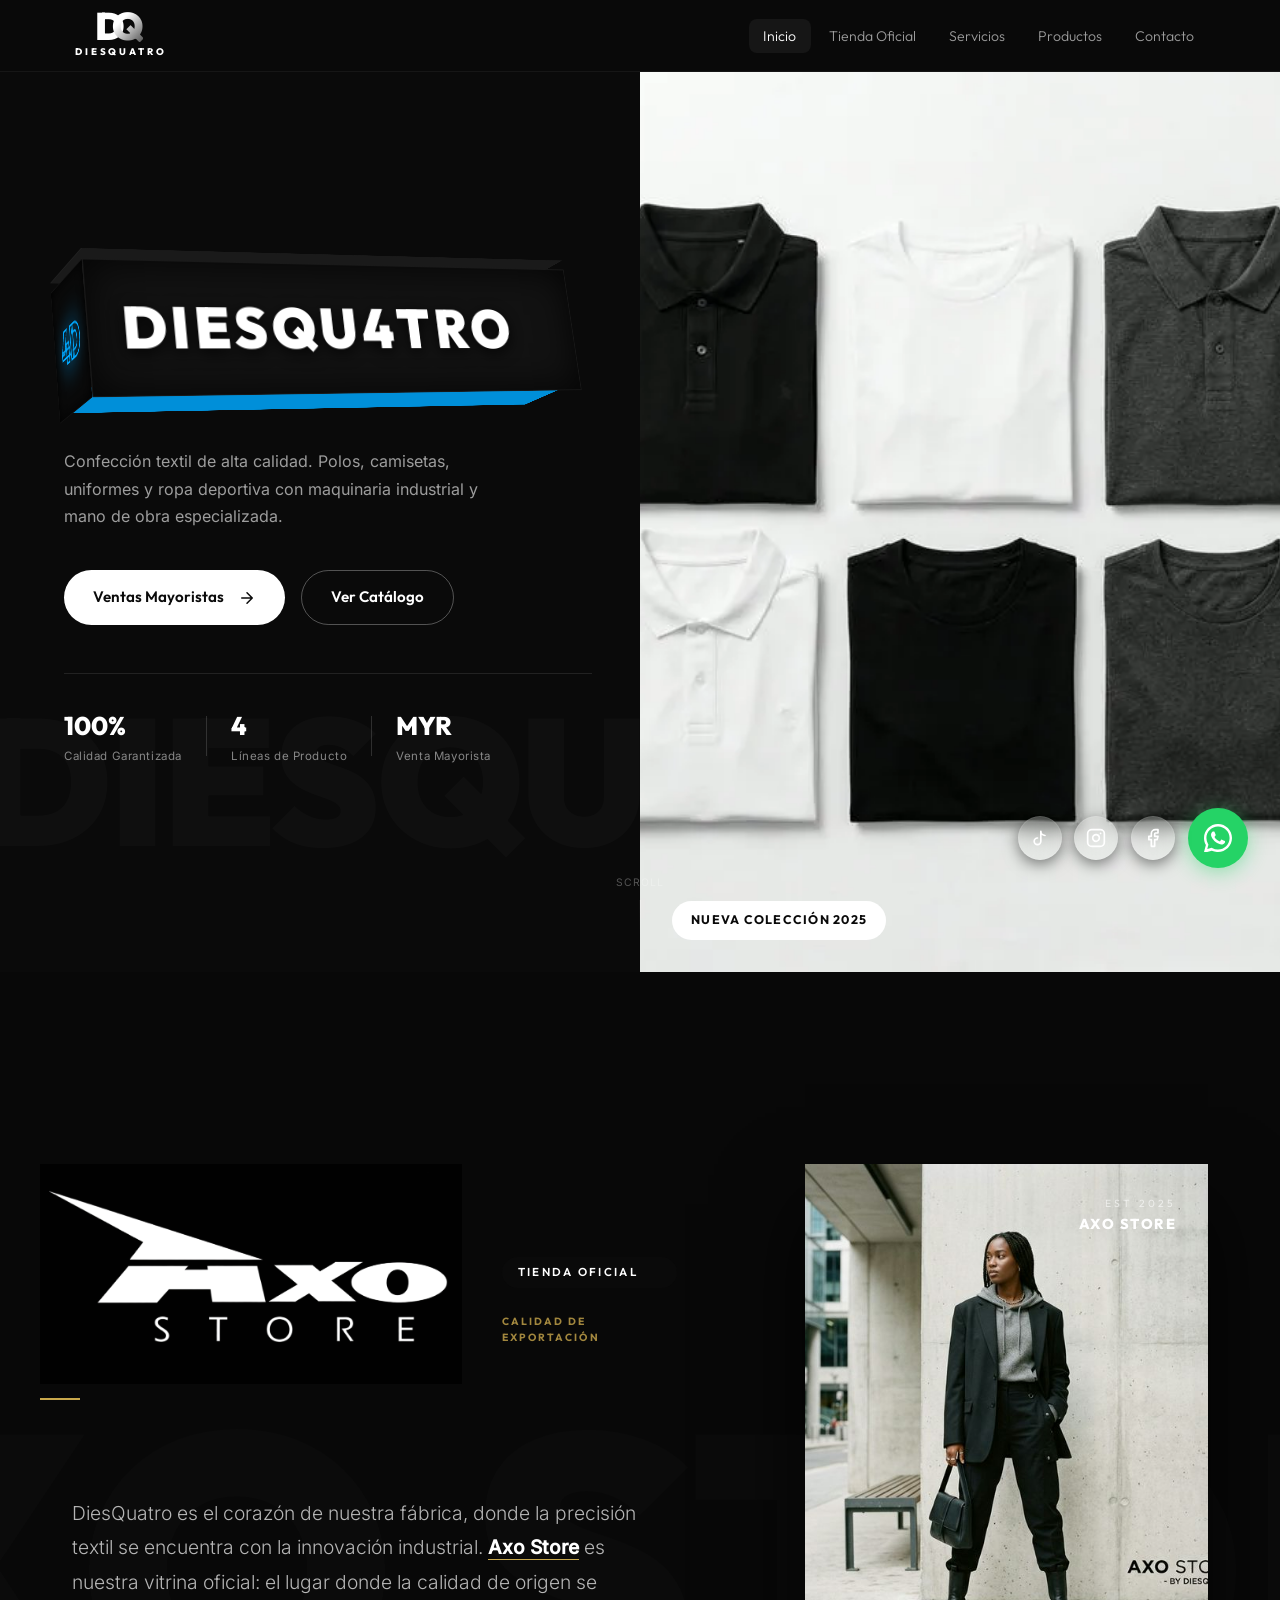
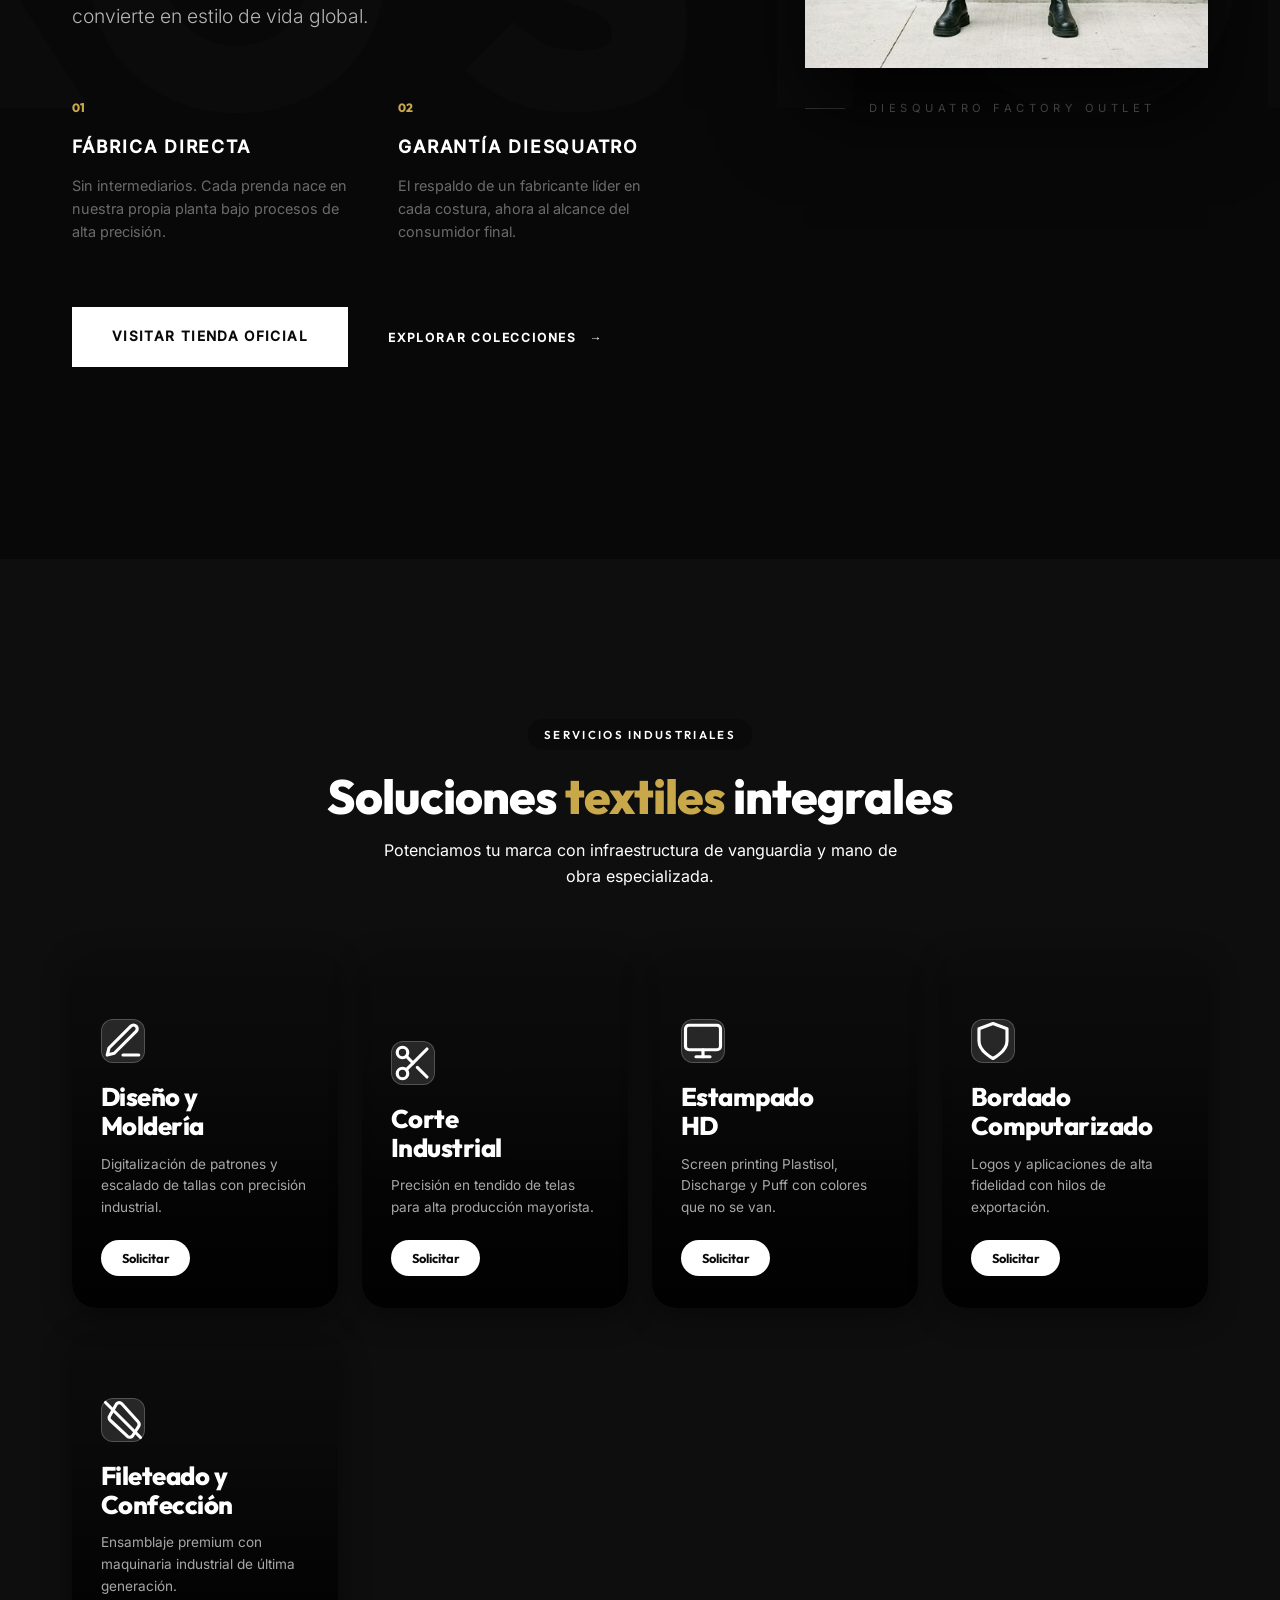
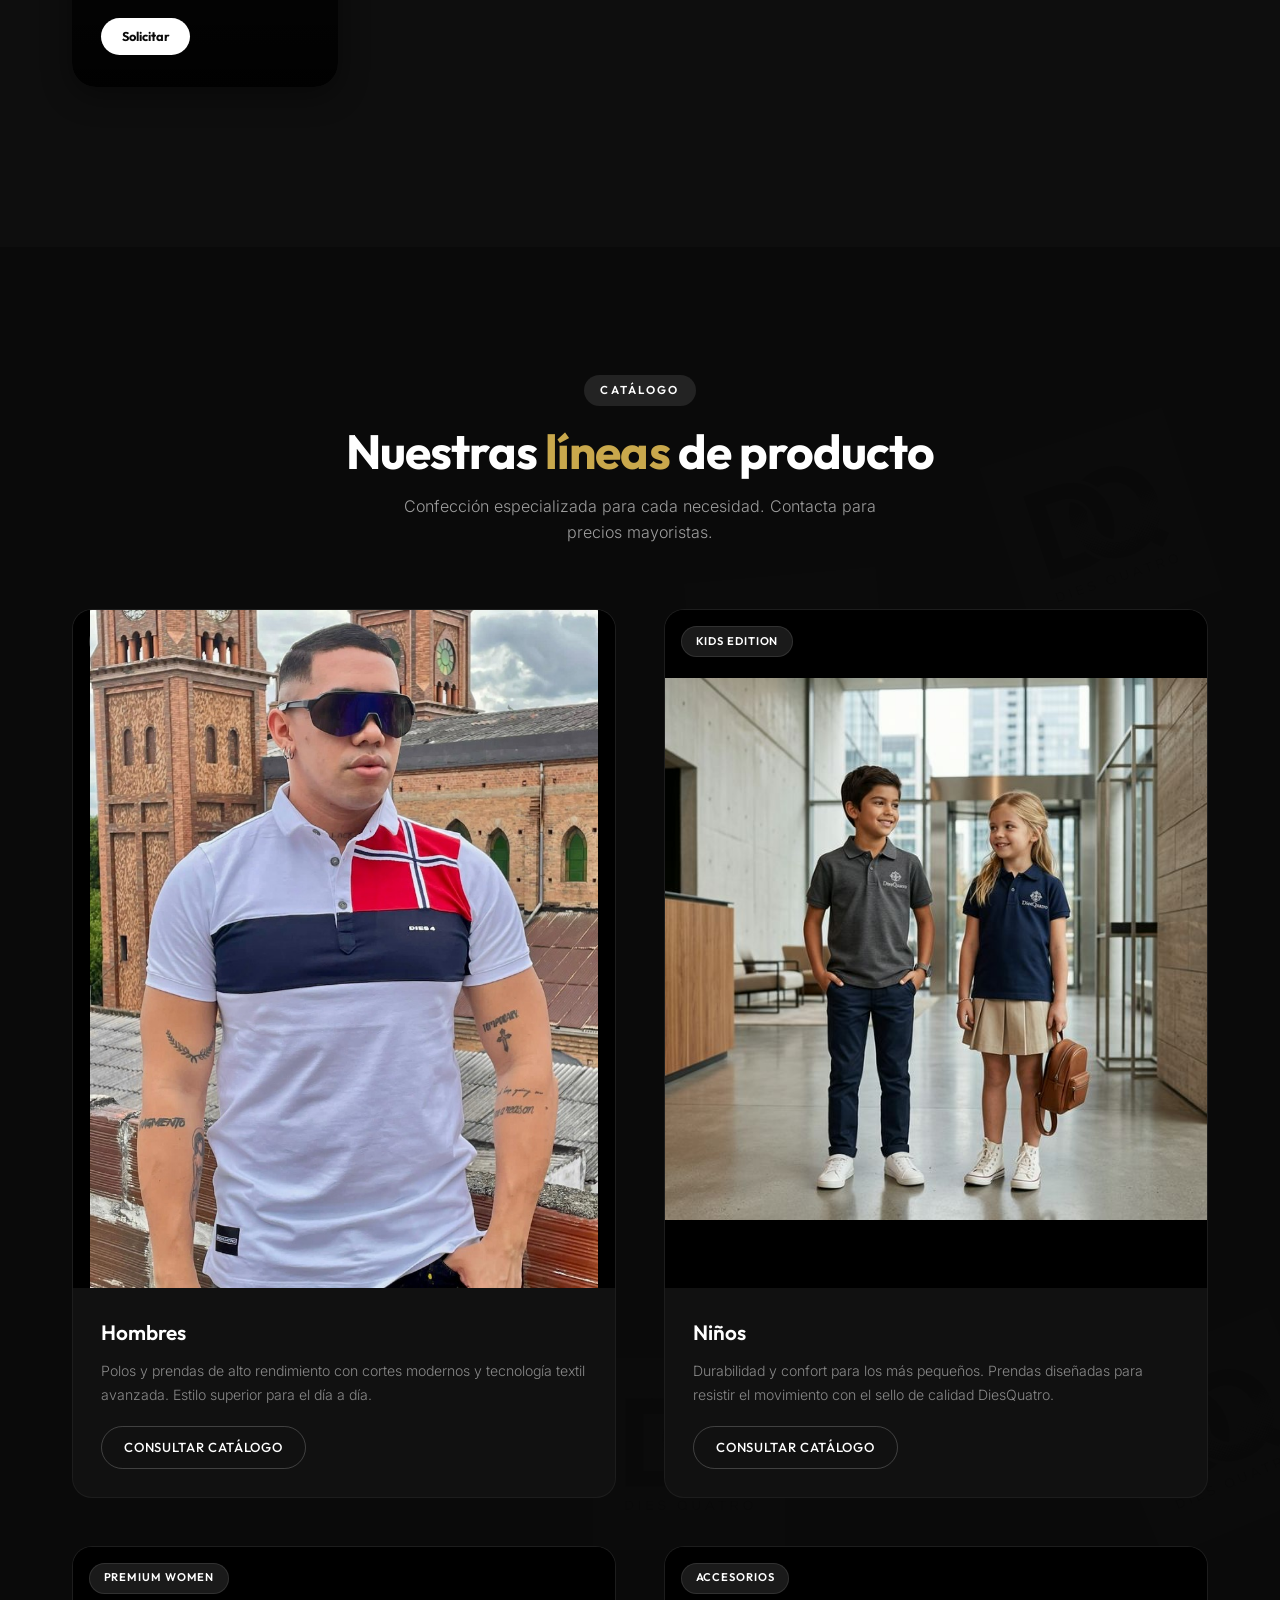
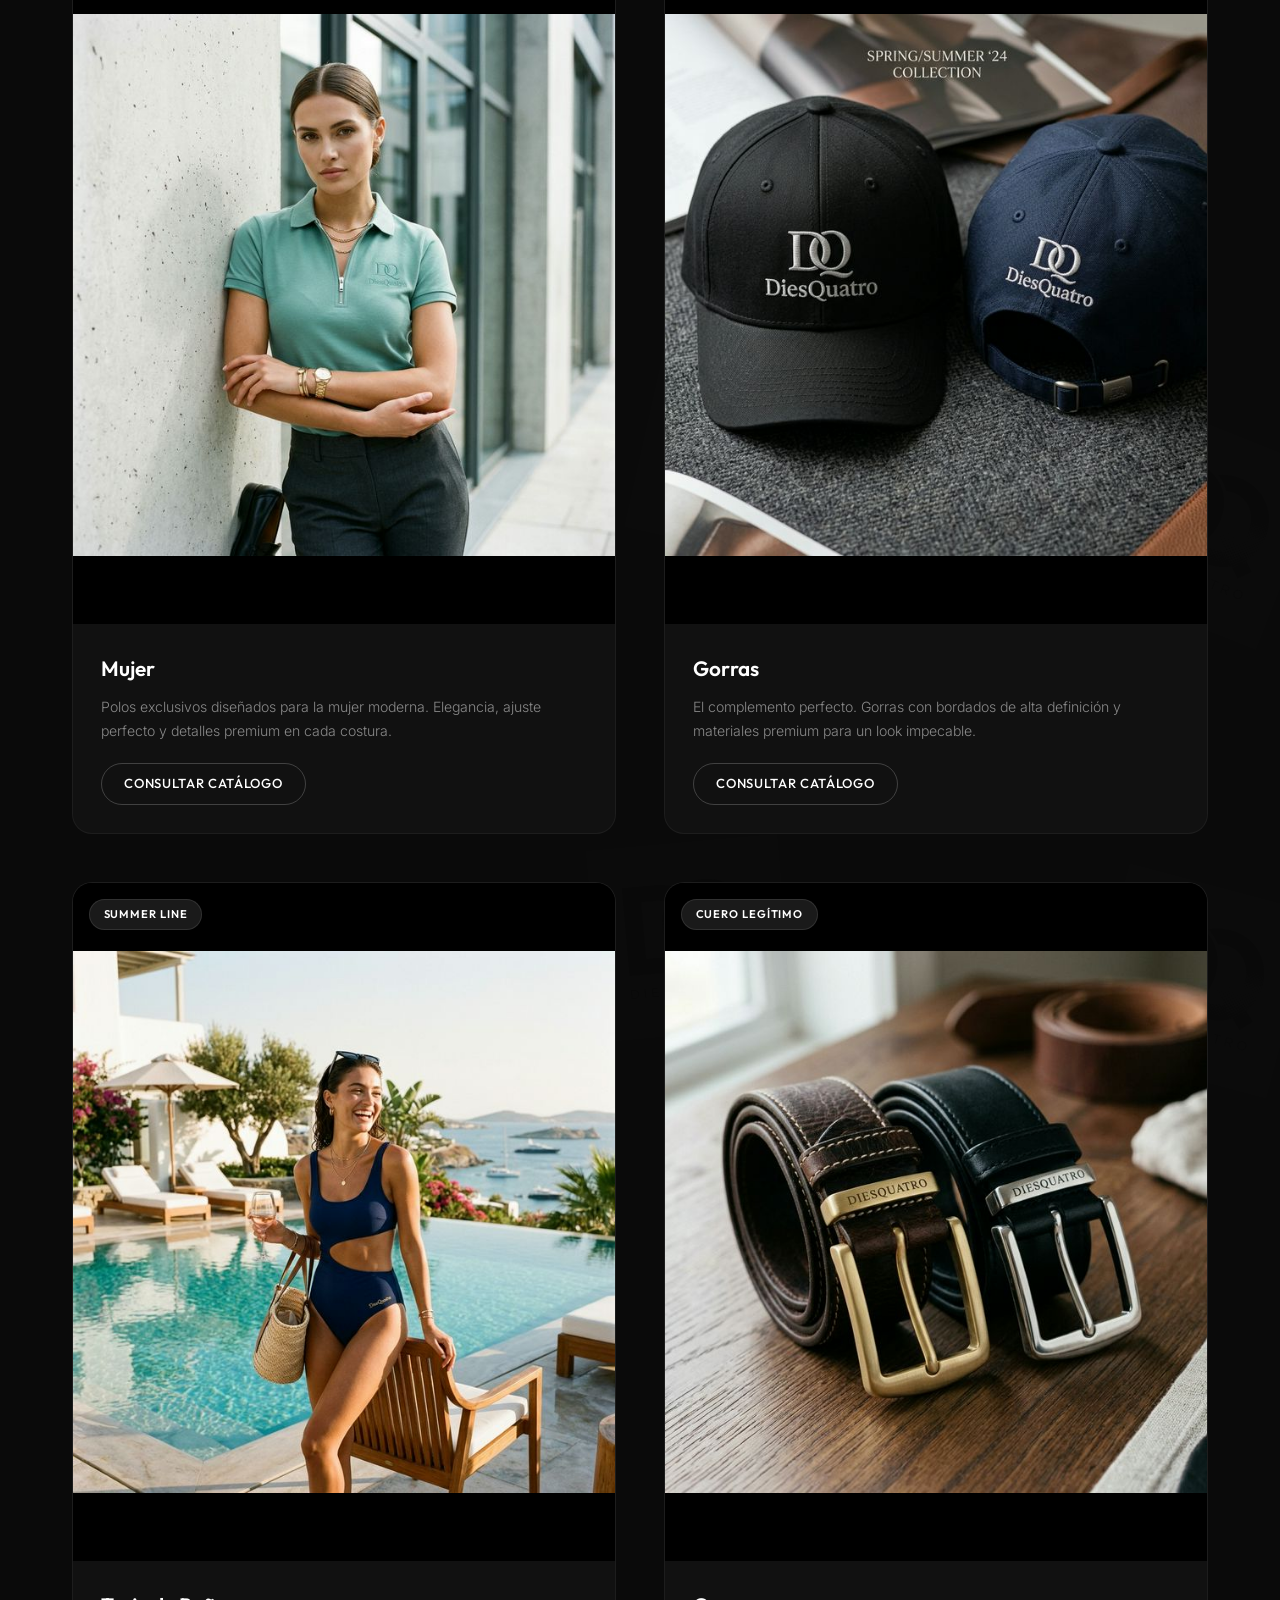
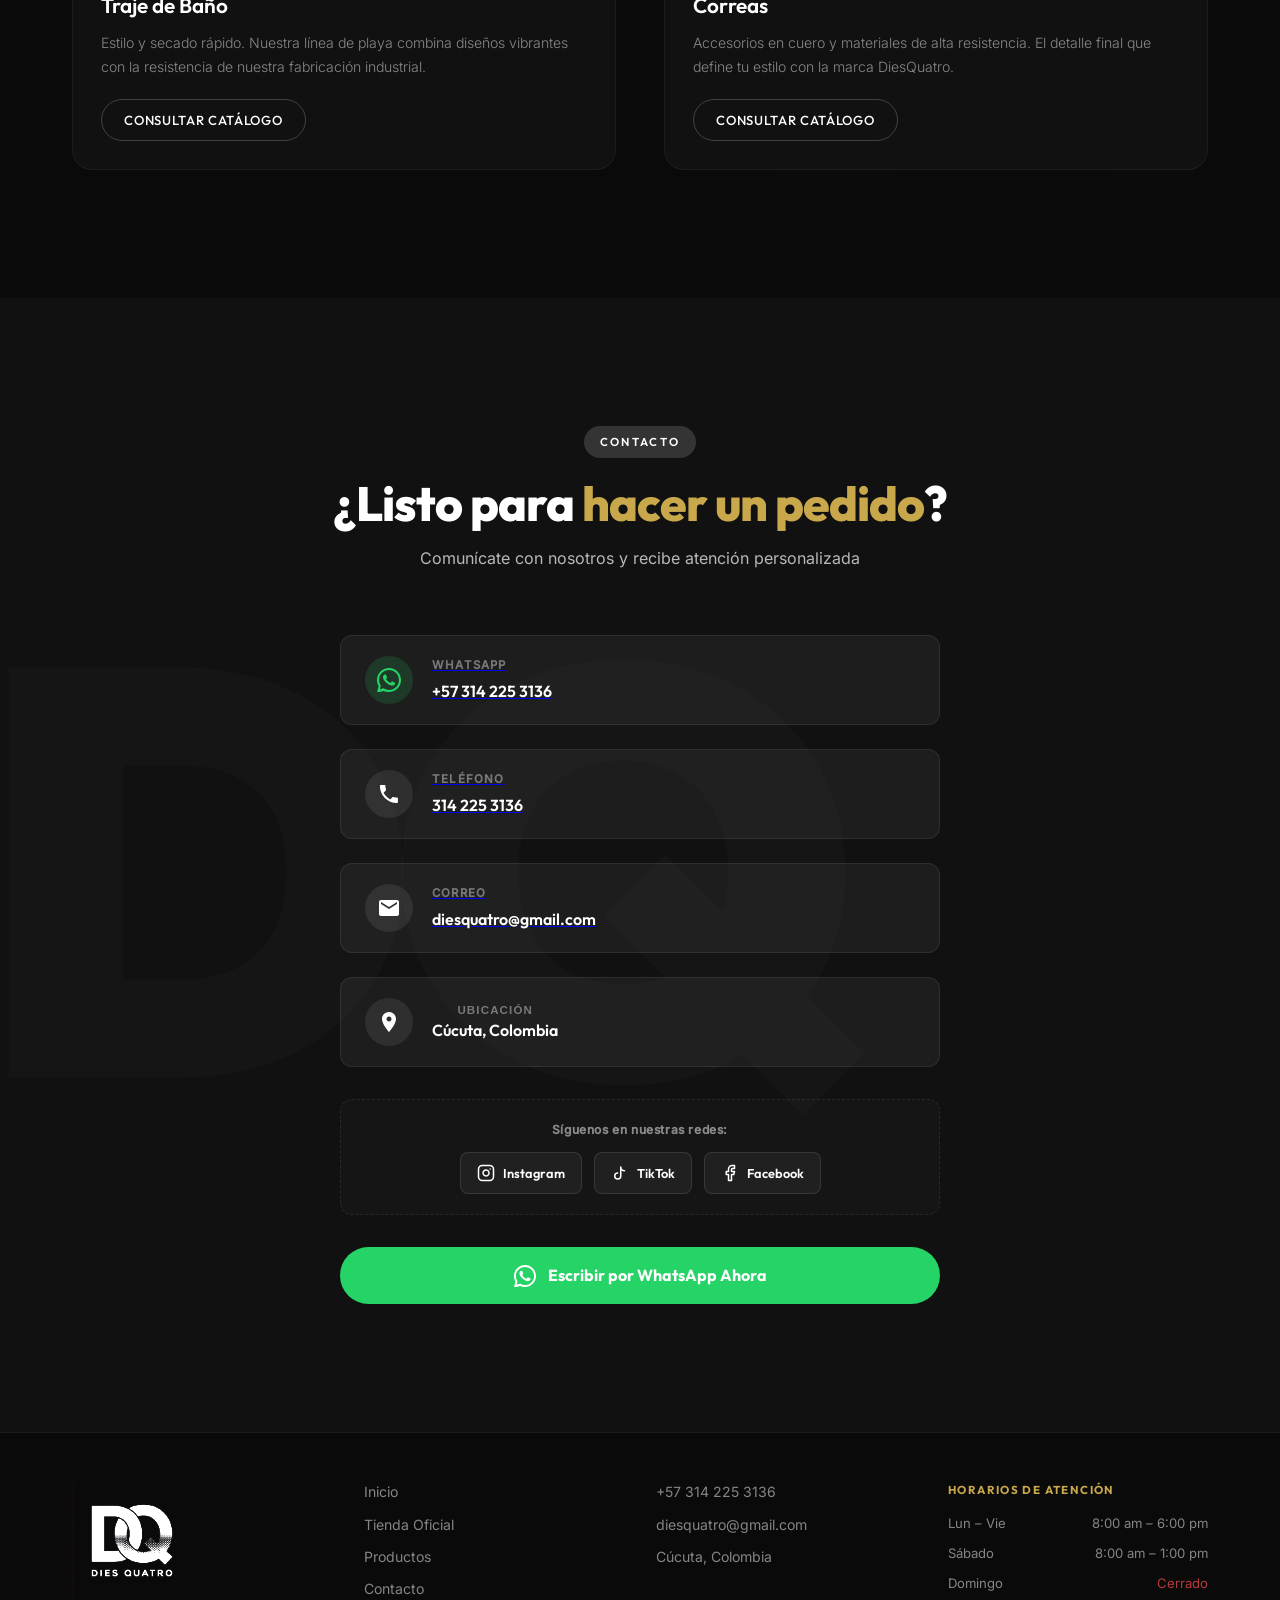
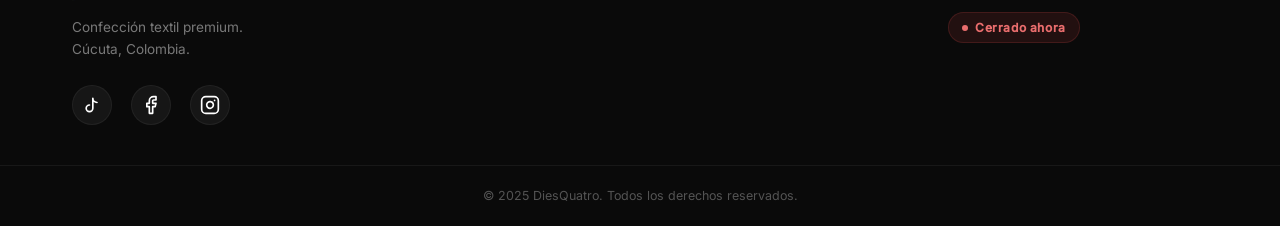
==== commit dec761d3: "Reingeniería UX/UI: Catálogo Modal de Polos DiesQuatro, botón SVG premium, optimización JS de slider" ====
--- a/index.html
+++ b/index.html
@@ -107,7 +107,8 @@
       </a>
       <ul class="nav-links" id="nav-links">
         <li><a href="#inicio" class="nav-link">Inicio</a></li>
-        <li><a href="#nosotros" class="nav-link">Nosotros</a></li>
+        <li><a href="#tienda" class="nav-link">Tienda Oficial</a></li>
+        <li><a href="#servicios" class="nav-link">Servicios</a></li>
         <li><a href="#productos" class="nav-link">Productos</a></li>
         <li><a href="#contacto" class="nav-link">Contacto</a></li>
       </ul>
@@ -184,61 +185,135 @@
     </div>
   </section>
 
-  <!-- ===================== NOSOTROS ===================== -->
-  <section class="nosotros" id="nosotros">
-    <div class="nosotros-bg-text">DIESQUATRO</div>
+  <!-- ===================== TIENDA OFICIAL (Axo Store) ===================== -->
+  <section class="tienda" id="tienda">
+    <div class="tienda-bg-text">AXO STORE</div>
     <div class="section-container">
-      <div class="nosotros-left" data-reveal>
-        <span class="section-tag">Quiénes Somos</span>
-        <h2 class="section-title">Confección con <span class="accent">propósito</span> y precisión</h2>
-        <p class="nosotros-desc">
-          Empresa sólida con mano de obra calificada, especializada en confección textil. 
-          Diseñamos nuestras propias colecciones y trabajamos con maquinaria de alta calidad 
-          para garantizar acabados superiores.
-        </p>
-        <p class="nosotros-desc">
-          Desde Cúcuta, Colombia, entregamos prendas que combinan durabilidad, estilo y funcionalidad, 
-          atendiendo principalmente a clientes mayoristas que buscan calidad constante y volumen confiable.
-        </p>
-        <div class="nosotros-values">
-          <div class="value-item">
-            <div class="value-icon">◆</div>
-            <div>
-              <strong>Calidad Superior</strong>
-              <p>Maquinaria industrial de alta precisión</p>
-            </div>
-          </div>
-          <div class="value-item">
-            <div class="value-icon">◆</div>
-            <div>
-              <strong>Diseño Propio</strong>
-              <p>Colecciones exclusivas con identidad propia</p>
-            </div>
-          </div>
-          <div class="value-item">
-            <div class="value-icon">◆</div>
-            <div>
-              <strong>Mano de Obra Calificada</strong>
-              <p>Equipo especializado en confección textil</p>
-            </div>
-          </div>
-        </div>
-      </div>
-      <div class="nosotros-right" data-reveal>
-        <div class="nosotros-card card-1">
-          <span class="card-number">01</span>
-          <h3>Confección<br/>Textil</h3>
-          <p>Especialistas en polos, camisetas y uniformes de alta calidad</p>
-        </div>
-        <div class="nosotros-card card-2">
-          <span class="card-number">02</span>
-          <h3>Venta<br/>Mayorista</h3>
-          <p>Precios competitivos para distribuidores y empresas</p>
-        </div>
-        <div class="nosotros-card card-3">
-          <span class="card-number">03</span>
-          <h3>Diseño<br/>Propio</h3>
-          <p>Colecciones únicas diseñadas con identidad de marca</p>
+      <div class="tienda-editorial-grid">
+        
+        <!-- Column 1: Brand Content -->
+        <div class="tienda-brand-content" data-reveal>
+          <div class="brand-header">
+            <div class="axo-logo-wrap">
+              <img src="assets/img/axo_store_logo.png" alt="Axo Store Logo" class="axo-official-logo" />
+            </div>
+            <div class="brand-tag-group">
+              <span class="section-tag">Tienda Oficial</span>
+              <span class="quality-seal">Calidad de Exportación</span>
+            </div>
+          </div>
+
+          <p class="tienda-editorial-desc">
+            DiesQuatro es el corazón de nuestra fábrica, donde la precisión textil se encuentra con la innovación industrial. 
+            <span class="highlight">Axo Store</span> es nuestra vitrina oficial: el lugar donde la calidad de origen se convierte en estilo de vida global.
+          </p>
+
+          <div class="tienda-editorial-columns">
+            <div class="editorial-col">
+              <span class="col-num">01</span>
+              <h4>Fábrica Directa</h4>
+              <p>Sin intermediarios. Cada prenda nace en nuestra propia planta bajo procesos de alta precisión.</p>
+            </div>
+            <div class="editorial-col">
+              <span class="col-num">02</span>
+              <h4>Garantía DiesQuatro</h4>
+              <p>El respaldo de un fabricante líder en cada costura, ahora al alcance del consumidor final.</p>
+            </div>
+          </div>
+
+          <div class="tienda-actions">
+            <a href="https://wa.me/573142253136?text=Hola%2C%20quiero%20conocer%20la%20tienda%20oficial%20Axo%20Store." class="btn-premium-dark">Visitar Tienda Oficial</a>
+            <a href="#productos" class="link-explore">Explorar Colecciones <span class="arrow">→</span></a>
+          </div>
+        </div>
+
+        <!-- Column 2: Visual Impact -->
+        <div class="tienda-visual-panel" data-reveal>
+          <div class="editorial-img-frame">
+            <img src="assets/img/axo_branding.png" alt="Axo Store Branding" class="editorial-img" />
+            <div class="image-brand-tag">
+              <span class="tag-year">EST 2025</span>
+              <span class="tag-brand">AXO STORE</span>
+            </div>
+          </div>
+          <div class="editorial-caption">
+            <span class="caption-line"></span>
+            <p>DIESQUATRO FACTORY OUTLET</p>
+          </div>
+        </div>
+
+      </div>
+    </div>
+  </section>
+  
+  <!-- ===================== SERVICIOS ===================== -->
+  <section class="servicios" id="servicios">
+    <div class="section-container">
+      <div class="section-header" data-reveal>
+        <span class="section-tag">Servicios Industriales</span>
+        <h2 class="section-title">Soluciones <span class="accent">textiles</span> integrales</h2>
+        <p class="section-sub">Potenciamos tu marca con infraestructura de vanguardia y mano de obra especializada.</p>
+      </div>
+      
+      <div class="servicios-grid">
+        <!-- DISEÑO Y MOLDERÍA -->
+        <div class="servicio-card" data-reveal style="--card-bg: url('https://images.unsplash.com/photo-1558618666-fcd25c85cd64?w=800&q=80')">
+          <div class="servicio-card-inner">
+            <div class="servicio-icon-sm">
+              <svg viewBox="0 0 24 24" fill="none" stroke="currentColor" stroke-width="1.8" stroke-linecap="round" stroke-linejoin="round"><path d="M12 20h9"/><path d="M16.5 3.5a2.121 2.121 0 0 1 3 3L7 19l-4 1 1-4L16.5 3.5z"/></svg>
+            </div>
+            <h3>Diseño y<br>Moldería</h3>
+            <p>Digitalización de patrones y escalado de tallas con precisión industrial.</p>
+            <a href="https://wa.me/573142253136?text=Hola%2C%20me%20interesa%20el%20servicio%20de%20Dise%C3%B1o%20y%20Molder%C3%ADa." class="btn-servicio" target="_blank" rel="noopener">Solicitar</a>
+          </div>
+        </div>
+
+        <!-- CORTE -->
+        <div class="servicio-card" data-reveal style="--card-bg: url('https://images.unsplash.com/photo-1618354691438-25bc04584c23?w=800&q=80')">
+          <div class="servicio-card-inner">
+            <div class="servicio-icon-sm">
+              <svg viewBox="0 0 24 24" fill="none" stroke="currentColor" stroke-width="1.8" stroke-linecap="round" stroke-linejoin="round"><circle cx="6" cy="6" r="3"/><circle cx="6" cy="18" r="3"/><line x1="20" y1="4" x2="8.12" y2="15.88"/><line x1="14.47" y1="14.48" x2="20" y2="20"/><line x1="8.12" y1="8.12" x2="12" y2="12"/></svg>
+            </div>
+            <h3>Corte<br>Industrial</h3>
+            <p>Precisión en tendido de telas para alta producción mayorista.</p>
+            <a href="https://wa.me/573142253136?text=Hola%2C%20me%20interesa%20el%20servicio%20de%20Corte%20Industrial." class="btn-servicio" target="_blank" rel="noopener">Solicitar</a>
+          </div>
+        </div>
+
+        <!-- ESTAMPADO -->
+        <div class="servicio-card" data-reveal style="--card-bg: url('https://images.unsplash.com/photo-1565193566173-7a0ee3dbe261?w=800&q=80')">
+          <div class="servicio-card-inner">
+            <div class="servicio-icon-sm">
+              <svg viewBox="0 0 24 24" fill="none" stroke="currentColor" stroke-width="1.8" stroke-linecap="round" stroke-linejoin="round"><rect x="2" y="3" width="20" height="14" rx="2" ry="2"/><line x1="8" y1="21" x2="16" y2="21"/><line x1="12" y1="17" x2="12" y2="21"/></svg>
+            </div>
+            <h3>Estampado<br>HD</h3>
+            <p>Screen printing Plastisol, Discharge y Puff con colores que no se van.</p>
+            <a href="https://wa.me/573142253136?text=Hola%2C%20me%20interesa%20el%20servicio%20de%20Estampado." class="btn-servicio" target="_blank" rel="noopener">Solicitar</a>
+          </div>
+        </div>
+
+        <!-- BORDADO -->
+        <div class="servicio-card" data-reveal style="--card-bg: url('https://images.unsplash.com/photo-1558618047-f4e80c07aa4a?w=800&q=80')">
+          <div class="servicio-card-inner">
+            <div class="servicio-icon-sm">
+              <svg viewBox="0 0 24 24" fill="none" stroke="currentColor" stroke-width="1.8" stroke-linecap="round" stroke-linejoin="round"><path d="M12 22s8-4 8-10V5l-8-3-8 3v7c0 6 8 10 8 10z"/></svg>
+            </div>
+            <h3>Bordado<br>Computarizado</h3>
+            <p>Logos y aplicaciones de alta fidelidad con hilos de exportación.</p>
+            <a href="https://wa.me/573142253136?text=Hola%2C%20me%20interesa%20el%20servicio%20de%20Bordado." class="btn-servicio" target="_blank" rel="noopener">Solicitar</a>
+          </div>
+        </div>
+
+        <!-- FILETEADO Y CONFECCIÓN -->
+        <div class="servicio-card" data-reveal style="--card-bg: url('https://images.unsplash.com/photo-1558769132-cb1aea458c5e?w=800&q=80')">
+          <div class="servicio-card-inner">
+            <div class="servicio-icon-sm">
+              <svg viewBox="0 0 24 24" fill="none" stroke="currentColor" stroke-width="1.8" stroke-linecap="round" stroke-linejoin="round"><path d="m2 2 20 20"/><path d="M8.35 2.69a2 2 0 0 1 2.96 0l9.31 10.3c.7.79.79 1.94.22 2.82l-3.34 5.2a2 2 0 0 1-2.91.4L4.82 12.3a2 2 0 0 1-.29-2.86l3.82-6.75Z"/></svg>
+            </div>
+            <h3>Fileteado y<br>Confección</h3>
+            <p>Ensamblaje premium con maquinaria industrial de última generación.</p>
+            <a href="https://wa.me/573142253136?text=Hola%2C%20me%20interesa%20el%20servicio%20de%20Fileteado." class="btn-servicio" target="_blank" rel="noopener">Solicitar</a>
+          </div>
         </div>
       </div>
     </div>
@@ -254,66 +329,113 @@
       </div>
       <div class="productos-grid">
 
-        <div class="producto-card" id="card-polos" data-reveal>
-          <div class="producto-img-wrap slide-container">
-            <img src="assets/img/slider_1.webp" alt="Polos DQ Negros" class="producto-slider-img active" />
-            <img loading="lazy" src="assets/img/slider_2.webp" alt="Camiseta DQ Blanca" class="producto-slider-img" />
-            <img loading="lazy" src="assets/img/slider_3.webp" alt="Polo DQ Gris Oscuro" class="producto-slider-img" />
-            <img loading="lazy" src="assets/img/slider_4.webp" alt="Camiseta DQ Azul" class="producto-slider-img" />
-            <img loading="lazy" src="assets/img/slider_5.webp" alt="Polo DQ Oliva" class="producto-slider-img" />
-            <div class="producto-badge">Más Vendido</div>
+        <!-- HOMBRES -->
+        <div class="producto-card" id="card-hombres" data-reveal>
+          <div class="producto-img-wrap">
+            <div class="slide-container">
+              <img src="assets/img/hombres_real_1.jpg" alt="Polo Premium Real 1" class="producto-slider-img active" />
+              <img src="assets/img/hombres_real_2.jpg" alt="Polo Premium Real 2" class="producto-slider-img" />
+              <img src="assets/img/hombres_real_3.jpg" alt="Polo Premium Real 3" class="producto-slider-img" />
+              <img src="assets/img/hombres_real_4.jpg" alt="Polo Premium Real 4" class="producto-slider-img" />
+              <img src="assets/img/hombres_real_5.jpg" alt="Polo Premium Real 5" class="producto-slider-img" />
+              <img src="assets/img/hombres_coleccion.png" alt="Colección Hombres DiesQuatro" class="producto-slider-img" />
+            </div>
+            <div class="producto-badge">Elite Men</div>
           </div>
           <div class="producto-info">
-            <h3>Polos</h3>
-            <p>Polos de algodón premium, acabados perfectos. Disponibles en múltiples colores y tallas. Ideales para uniformes empresariales y colecciones propias.</p>
-            <a href="https://wa.me/573142253136?text=Hola%2C%20me%20interesan%20los%20polos%20al%20por%20mayor." class="btn-producto" target="_blank" rel="noopener">Consultar Precio</a>
-          </div>
-        </div>
-
-        <div class="producto-card" id="card-camisetas" data-reveal>
-          <div class="producto-img-wrap slide-container">
-            <img src="assets/img/cam_1.webp" alt="Camiseta DQ Negra" class="producto-slider-img active" />
-            <img loading="lazy" src="assets/img/cam_2.webp" alt="Camiseta DQ Gris" class="producto-slider-img" />
-            <img loading="lazy" src="assets/img/cam_3.webp" alt="Camiseta DQ Blanca" class="producto-slider-img" />
-            <img loading="lazy" src="assets/img/cam_4.webp" alt="Camiseta DQ Roja" class="producto-slider-img" />
-            <img loading="lazy" src="assets/img/cam_5.webp" alt="Camiseta DQ Azul" class="producto-slider-img" />
+            <h3>Hombres</h3>
+            <p>Polos y prendas de alto rendimiento con cortes modernos y tecnología textil avanzada. Estilo superior para el día a día.</p>
+            <a href="https://wa.me/573142253136?text=Hola%2C%20me%20interesa%20la%20colecci%C3%B3n%20de%20Hombres." class="btn-producto" target="_blank" rel="noopener">Consultar Catálogo</a>
+          </div>
+        </div>
+
+        <!-- NIÑOS -->
+        <div class="producto-card" id="card-ninos" data-reveal>
+          <div class="producto-img-wrap">
+            <div class="slide-container">
+              <img src="assets/img/ninos_coleccion.png" alt="Colección Niños DiesQuatro" class="producto-slider-img active" />
+              <img src="https://images.unsplash.com/photo-1519689680058-324335c77eba?w=800&q=80" alt="Línea Infantil Premium" class="producto-slider-img" crossorigin="anonymous" />
+              <img src="https://images.unsplash.com/photo-1503919545889-aef636e10ad4?w=800&q=80" alt="Estilo Urbano Niños" class="producto-slider-img" crossorigin="anonymous" />
+              <img src="https://images.unsplash.com/photo-1622290291468-a28f7a7dc6a8?w=800&q=80" alt="Básicos Algodón Niños" class="producto-slider-img" crossorigin="anonymous" />
+            </div>
+            <div class="producto-badge">Kids Edition</div>
           </div>
           <div class="producto-info">
-            <h3>Camisetas</h3>
-            <p>Camisetas de alta durabilidad con telas seleccionadas. Corte moderno y acabados de exportación. Producción por lotes desde cantidades mínimas.</p>
-            <a href="https://wa.me/573142253136?text=Hola%2C%20me%20interesan%20las%20camisetas%20al%20por%20mayor." class="btn-producto" target="_blank" rel="noopener">Consultar Precio</a>
-          </div>
-        </div>
-
-        <div class="producto-card" id="card-uniformes" data-reveal>
-          <div class="producto-img-wrap slide-container">
-            <img src="assets/img/uni_1.webp" alt="Uniforme Corporativo DQ" class="producto-slider-img active" />
-            <img loading="lazy" src="assets/img/uni_2.webp" alt="Polo Corporativo DQ" class="producto-slider-img" />
-            <img loading="lazy" src="assets/img/uni_3.webp" alt="Chaqueta Corporativa DQ" class="producto-slider-img" />
-            <img loading="lazy" src="assets/img/uni_4.webp" alt="Delantal Corporativo DQ" class="producto-slider-img" />
-            <img loading="lazy" src="assets/img/uni_5.webp" alt="Uniforme Médico DQ" class="producto-slider-img" />
-            <div class="producto-badge">Corporativo</div>
+            <h3>Niños</h3>
+            <p>Durabilidad y confort para los más pequeños. Prendas diseñadas para resistir el movimiento con el sello de calidad DiesQuatro.</p>
+            <a href="https://wa.me/573142253136?text=Hola%2C%20me%20interesa%20la%20colecci%C3%B3n%20de%20Ni%C3%B1os." class="btn-producto" target="_blank" rel="noopener">Consultar Catálogo</a>
+          </div>
+        </div>
+
+        <!-- MUJER -->
+        <div class="producto-card" id="card-mujer" data-reveal>
+          <div class="producto-img-wrap">
+            <div class="slide-container">
+              <img src="assets/img/mujer_polo_design.png" alt="Colección Mujer DiesQuatro" class="producto-slider-img active" />
+              <img src="assets/img/cam_4.png" alt="Polo Burgundy Premium" class="producto-slider-img" />
+              <img src="assets/img/slider_3.png" alt="Polo Gray Elegant" class="producto-slider-img" />
+              <img src="assets/img/cam_2.png" alt="Polo Blanco Editorial" class="producto-slider-img" />
+            </div>
+            <div class="producto-badge">Premium Women</div>
           </div>
           <div class="producto-info">
-            <h3>Uniformes</h3>
-            <p>Uniformes corporativos e institucionales con identidad visual. Bordados, estampados y personalización completa para empresas e instituciones.</p>
-            <a href="https://wa.me/573142253136?text=Hola%2C%20me%20interesan%20los%20uniformes%20corporativos." class="btn-producto" target="_blank" rel="noopener">Consultar Precio</a>
-          </div>
-        </div>
-
-        <div class="producto-card" id="card-deportiva" data-reveal>
-          <div class="producto-img-wrap slide-container">
-            <img src="assets/img/dep_1.webp" alt="Camiseta Deportiva DQ" class="producto-slider-img active" />
-            <img loading="lazy" src="assets/img/dep_2.webp" alt="Short Deportivo DQ" class="producto-slider-img" />
-            <img loading="lazy" src="assets/img/dep_3.webp" alt="Chaqueta Deportiva DQ" class="producto-slider-img" />
-            <img loading="lazy" src="assets/img/dep_4.webp" alt="Conjunto Deportivo Mujer DQ" class="producto-slider-img" />
-            <img loading="lazy" src="assets/img/dep_5.webp" alt="Camiseta Entrenamiento DQ" class="producto-slider-img" />
-            <div class="producto-badge">Premium Sport</div>
+            <h3>Mujer</h3>
+            <p>Polos exclusivos diseñados para la mujer moderna. Elegancia, ajuste perfecto y detalles premium en cada costura.</p>
+            <a href="https://wa.me/573142253136?text=Hola%2C%20me%20interesta%20la%20colecci%C3%B3n%20de%20Mujer." class="btn-producto" target="_blank" rel="noopener">Consultar Catálogo</a>
+          </div>
+        </div>
+
+        <!-- GORRAS -->
+        <div class="producto-card" id="card-gorras" data-reveal>
+          <div class="producto-img-wrap">
+            <div class="slide-container">
+              <img src="assets/img/gorras_premium.png" alt="Gorras Premium DiesQuatro" class="producto-slider-img active" />
+              <img src="assets/img/cam_4.png" alt="Polo Azul Marino" class="producto-slider-img" />
+              <img src="assets/img/cam_5.png" alt="Polo Cyan High Quality" class="producto-slider-img" />
+              <img src="assets/img/slider_1.png" alt="Suministro Textil DQ" class="producto-slider-img" />
+            </div>
+            <div class="producto-badge">Accesorios</div>
           </div>
           <div class="producto-info">
-            <h3>Ropa Deportiva</h3>
-            <p>Línea de ropa deportiva funcional y estilizada. Telas técnicas de alto rendimiento, cortes ergonómicos y diseños que combinan deporte y moda.</p>
-            <a href="https://wa.me/573142253136?text=Hola%2C%20me%20interesa%20la%20ropa%20deportiva%20al%20por%20mayor." class="btn-producto" target="_blank" rel="noopener">Consultar Precio</a>
+            <h3>Gorras</h3>
+            <p>El complemento perfecto. Gorras con bordados de alta definición y materiales premium para un look impecable.</p>
+            <a href="https://wa.me/573142253136?text=Hola%2C%20me%20interesan%20las%20gorras%20Premium." class="btn-producto" target="_blank" rel="noopener">Consultar Catálogo</a>
+          </div>
+        </div>
+
+        <!-- TRAJE DE BAÑO -->
+        <div class="producto-card" id="card-trajes" data-reveal>
+          <div class="producto-img-wrap">
+            <div class="slide-container">
+              <img src="assets/img/traje_bano_premium.png" alt="Trajes de Baño DiesQuatro" class="producto-slider-img active" />
+              <img src="assets/img/dep_1.png" alt="Deportiva Neon Green" class="producto-slider-img" />
+              <img src="assets/img/dep_2.png" alt="Performance Sky Blue" class="producto-slider-img" />
+              <img src="assets/img/dep_3.png" alt="Summer Sports Line" class="producto-slider-img" />
+            </div>
+            <div class="producto-badge">Summer Line</div>
+          </div>
+          <div class="producto-info">
+            <h3>Traje de Baño</h3>
+            <p>Estilo y secado rápido. Nuestra línea de playa combina diseños vibrantes con la resistencia de nuestra fabricación industrial.</p>
+            <a href="https://wa.me/573142253136?text=Hola%2C%20me%20interesa%20la%20l%C3%ADnea%20de%20Trajes%20de%20Ba%C3%B1o." class="btn-producto" target="_blank" rel="noopener">Consultar Catálogo</a>
+          </div>
+        </div>
+
+        <!-- CORREAS -->
+        <div class="producto-card" id="card-correas" data-reveal>
+          <div class="producto-img-wrap">
+            <div class="slide-container">
+              <img src="assets/img/correas_cuero.png" alt="Correas Premium DiesQuatro" class="producto-slider-img active" />
+              <img src="assets/img/dep_4.png" alt="Sportswear Yellow" class="producto-slider-img" />
+              <img src="assets/img/dep_5.png" alt="Línea Deportiva Pro" class="producto-slider-img" />
+              <img src="assets/img/slider_2.png" alt="White Polo DQ" class="producto-slider-img" />
+            </div>
+            <div class="producto-badge">Cuero Legítimo</div>
+          </div>
+          <div class="producto-info">
+            <h3>Correas</h3>
+            <p>Accesorios en cuero y materiales de alta resistencia. El detalle final que define tu estilo con la marca DiesQuatro.</p>
+            <a href="https://wa.me/573142253136?text=Hola%2C%20me%20interesan%20las%20correas%20de%20cuero." class="btn-producto" target="_blank" rel="noopener">Consultar Catálogo</a>
           </div>
         </div>
 
@@ -428,7 +550,7 @@
       </div>
       <div class="footer-links">
         <a href="#inicio">Inicio</a>
-        <a href="#nosotros">Nosotros</a>
+        <a href="#tienda">Tienda Oficial</a>
         <a href="#productos">Productos</a>
         <a href="#contacto">Contacto</a>
       </div>
@@ -495,6 +617,100 @@
     </div>
   </div>
 
+  <!-- Catálogo Modal (Vista Flotante) -->
+  <div class="modal-overlay" id="catalog-modal">
+    <div class="modal-content catalog-modal-content">
+      <button class="modal-close" id="close-catalog-modal" aria-label="Cerrar">&times;</button>
+      <div class="catalog-header">
+        <h3 class="modal-title">Colección <span class="accent">Polos DiesQuatro</span></h3>
+        <p class="modal-desc">Catálogo Oficial Mayorista. Selecciona la referencia de color para iniciar tu pedido directo de fábrica.</p>
+      </div>
+      <div class="catalog-grid">
+        <!-- Generando 10 referencias de Polos -->
+        <div class="catalog-item">
+          <div class="catalog-img-wrap"><img src="https://images.unsplash.com/photo-1581655353564-df123a1eb820?w=500&q=80" alt="Polo DQ" style="filter: hue-rotate(0deg) brightness(1.2);"></div>
+          <div class="catalog-info">
+            <div class="catalog-meta"><span class="ref">REF: DQ-001</span><span class="color-dot" style="background:#f5f5f5;"></span></div>
+            <h4>Polo Clásico Blanco</h4>
+            <a href="https://wa.me/573142253136?text=Hola,%20me%20interesa%20pedir%20la%20referencia%20DQ-001%20(Blanco)" class="btn-catalog-wa" target="_blank"><span class="wa-icon-btn"></span> Cotizar Ref.</a>
+          </div>
+        </div>
+        <div class="catalog-item">
+          <div class="catalog-img-wrap"><img src="https://images.unsplash.com/photo-1581655353564-df123a1eb820?w=500&q=80" alt="Polo DQ" style="filter: grayscale(100%) brightness(0.25);"></div>
+          <div class="catalog-info">
+            <div class="catalog-meta"><span class="ref">REF: DQ-002</span><span class="color-dot" style="background:#111;"></span></div>
+            <h4>Polo Élite Negro</h4>
+            <a href="https://wa.me/573142253136?text=Hola,%20me%20interesa%20pedir%20la%20referencia%20DQ-002%20(Negro)" class="btn-catalog-wa" target="_blank"><span class="wa-icon-btn"></span> Cotizar Ref.</a>
+          </div>
+        </div>
+        <div class="catalog-item">
+          <div class="catalog-img-wrap"><img src="https://images.unsplash.com/photo-1581655353564-df123a1eb820?w=500&q=80" alt="Polo DQ" style="filter: hue-rotate(200deg) brightness(0.7) saturate(1.5);"></div>
+          <div class="catalog-info">
+            <div class="catalog-meta"><span class="ref">REF: DQ-003</span><span class="color-dot" style="background:#1b365d;"></span></div>
+            <h4>Polo Azul Marino</h4>
+            <a href="https://wa.me/573142253136?text=Hola,%20me%20interesa%20pedir%20la%20referencia%20DQ-003%20(A.%20Marino)" class="btn-catalog-wa" target="_blank"><span class="wa-icon-btn"></span> Cotizar Ref.</a>
+          </div>
+        </div>
+        <div class="catalog-item">
+          <div class="catalog-img-wrap"><img src="https://images.unsplash.com/photo-1581655353564-df123a1eb820?w=500&q=80" alt="Polo DQ" style="filter: hue-rotate(330deg) brightness(0.8) saturate(2);"></div>
+          <div class="catalog-info">
+            <div class="catalog-meta"><span class="ref">REF: DQ-004</span><span class="color-dot" style="background:#8b0000;"></span></div>
+            <h4>Polo Vinotinto</h4>
+            <a href="https://wa.me/573142253136?text=Hola,%20me%20interesa%20pedir%20la%20referencia%20DQ-004%20(Vinotinto)" class="btn-catalog-wa" target="_blank"><span class="wa-icon-btn"></span> Cotizar Ref.</a>
+          </div>
+        </div>
+        <div class="catalog-item">
+          <div class="catalog-img-wrap"><img src="https://images.unsplash.com/photo-1581655353564-df123a1eb820?w=500&q=80" alt="Polo DQ" style="filter: hue-rotate(140deg) brightness(0.6) saturate(1.5);"></div>
+          <div class="catalog-info">
+            <div class="catalog-meta"><span class="ref">REF: DQ-005</span><span class="color-dot" style="background:#004b23;"></span></div>
+            <h4>Polo Verde Botella</h4>
+            <a href="https://wa.me/573142253136?text=Hola,%20me%20interesa%20pedir%20la%20referencia%20DQ-005%20(V.%20Botella)" class="btn-catalog-wa" target="_blank"><span class="wa-icon-btn"></span> Cotizar Ref.</a>
+          </div>
+        </div>
+        <div class="catalog-item">
+          <div class="catalog-img-wrap"><img src="https://images.unsplash.com/photo-1581655353564-df123a1eb820?w=500&q=80" alt="Polo DQ" style="filter: grayscale(100%) brightness(0.7);"></div>
+          <div class="catalog-info">
+            <div class="catalog-meta"><span class="ref">REF: DQ-006</span><span class="color-dot" style="background:#888;"></span></div>
+            <h4>Polo Gris Jaspe</h4>
+            <a href="https://wa.me/573142253136?text=Hola,%20me%20interesa%20pedir%20la%20referencia%20DQ-006%20(Gris)" class="btn-catalog-wa" target="_blank"><span class="wa-icon-btn"></span> Cotizar Ref.</a>
+          </div>
+        </div>
+        <div class="catalog-item">
+          <div class="catalog-img-wrap"><img src="https://images.unsplash.com/photo-1581655353564-df123a1eb820?w=500&q=80" alt="Polo DQ" style="filter: hue-rotate(350deg) brightness(0.9) saturate(2);"></div>
+          <div class="catalog-info">
+            <div class="catalog-meta"><span class="ref">REF: DQ-007</span><span class="color-dot" style="background:#d90429;"></span></div>
+            <h4>Polo Rojo Fuego</h4>
+            <a href="https://wa.me/573142253136?text=Hola,%20me%20interesa%20pedir%20la%20referencia%20DQ-007%20(Rojo)" class="btn-catalog-wa" target="_blank"><span class="wa-icon-btn"></span> Cotizar Ref.</a>
+          </div>
+        </div>
+        <div class="catalog-item">
+          <div class="catalog-img-wrap"><img src="https://images.unsplash.com/photo-1581655353564-df123a1eb820?w=500&q=80" alt="Polo DQ" style="filter: hue-rotate(180deg) brightness(1.1) saturate(1.5);"></div>
+          <div class="catalog-info">
+            <div class="catalog-meta"><span class="ref">REF: DQ-008</span><span class="color-dot" style="background:#00b4d8;"></span></div>
+            <h4>Polo Celeste</h4>
+            <a href="https://wa.me/573142253136?text=Hola,%20me%20interesa%20pedir%20la%20referencia%20DQ-008%20(Celeste)" class="btn-catalog-wa" target="_blank"><span class="wa-icon-btn"></span> Cotizar Ref.</a>
+          </div>
+        </div>
+        <div class="catalog-item">
+          <div class="catalog-img-wrap"><img src="https://images.unsplash.com/photo-1581655353564-df123a1eb820?w=500&q=80" alt="Polo DQ" style="filter: hue-rotate(45deg) brightness(1.1) saturate(2);"></div>
+          <div class="catalog-info">
+            <div class="catalog-meta"><span class="ref">REF: DQ-009</span><span class="color-dot" style="background:#ffb703;"></span></div>
+            <h4>Polo Amarillo Mostaza</h4>
+            <a href="https://wa.me/573142253136?text=Hola,%20me%20interesa%20pedir%20la%20referencia%20DQ-009%20(Mostaza)" class="btn-catalog-wa" target="_blank"><span class="wa-icon-btn"></span> Cotizar Ref.</a>
+          </div>
+        </div>
+        <div class="catalog-item">
+          <div class="catalog-img-wrap"><img src="https://images.unsplash.com/photo-1581655353564-df123a1eb820?w=500&q=80" alt="Polo DQ" style="filter: hue-rotate(270deg) brightness(0.8) saturate(1.5);"></div>
+          <div class="catalog-info">
+            <div class="catalog-meta"><span class="ref">REF: DQ-010</span><span class="color-dot" style="background:#7209b7;"></span></div>
+            <h4>Polo Púrpura Imperial</h4>
+            <a href="https://wa.me/573142253136?text=Hola,%20me%20interesa%20pedir%20la%20referencia%20DQ-010%20(Purpura)" class="btn-catalog-wa" target="_blank"><span class="wa-icon-btn"></span> Cotizar Ref.</a>
+          </div>
+        </div>
+      </div>
+    </div>
+  </div>
+
   <script src="assets/js/script.js?v=6" defer></script>
 </body>
 </html>
--- a/assets/css/style.css
+++ b/assets/css/style.css
@@ -500,121 +500,354 @@
   50% { transform: scaleY(0.5); opacity:0.4; }
 }
 
-/* ==================== NOSOTROS ==================== */
-.nosotros {
-  padding: 8rem 0;
-  background: var(--black-2);
+/* ==================== TIENDA OFICIAL (EDITORIAL REFINED) ==================== */
+.tienda {
+  padding: 12rem 0;
+  background: #080808;
   position: relative;
   overflow: hidden;
 }
-.nosotros-bg-text {
+
+.tienda-bg-text {
   position: absolute;
-  top: 50%;
-  left: 50%;
+  top: 50%; left: 50%;
   transform: translate(-50%, -50%);
   font-family: var(--font-display);
-  font-size: clamp(100px, 15vw, 250px);
+  font-size: clamp(150px, 30vw, 500px);
   font-weight: 900;
-  color: rgba(255, 255, 255, 0.02);
+  color: rgba(255, 255, 255, 0.01);
   white-space: nowrap;
   pointer-events: none;
-  user-select: none;
   z-index: 0;
 }
-.nosotros .section-container {
+
+.tienda-editorial-grid {
+  display: grid;
+  grid-template-columns: 1.2fr 0.8fr;
+  gap: 8rem;
+  align-items: start;
+}
+
+.brand-header {
+  display: flex;
+  align-items: center;
+  gap: 2.5rem;
+  margin-bottom: 3.5rem;
+}
+
+.axo-logo-wrap {
+  width: 450px;
+  padding: 0;
+  margin-bottom: 3.5rem;
+  background: transparent;
+  position: relative;
+  margin-left: -2rem; /* Pull slightly left to account for large size spacing */
+}
+
+.axo-official-logo {
+  width: 100%;
+  height: auto;
+  display: block;
+  filter: invert(1); /* Invert black-on-white to white-on-black */
+  mix-blend-mode: screen;
+  animation: logoBoom 1.5s cubic-bezier(0.17, 0.89, 0.32, 1.28) forwards,
+             logoEnergy 2s ease-in-out infinite alternate;
+  opacity: 0;
+  transform: scale(0);
+}
+
+@keyframes logoBoom {
+  0% {
+    opacity: 0;
+    transform: scale(0) rotate(-10deg);
+    filter: invert(1) brightness(5) blur(30px);
+  }
+  50% {
+    opacity: 1;
+    transform: scale(1.15) rotate(2deg);
+    filter: invert(1) brightness(8) blur(0);
+  }
+  70% {
+    transform: scale(1);
+    filter: invert(1) brightness(1.5) blur(0);
+  }
+  100% {
+    opacity: 1;
+    transform: scale(1);
+    filter: invert(1) brightness(1) blur(0);
+  }
+}
+
+@keyframes logoEnergy {
+  0% {
+    filter: invert(1) 
+            drop-shadow(0 0 5px rgba(201, 168, 76, 0.6)) 
+            drop-shadow(0 0 10px rgba(201, 168, 76, 0.2));
+  }
+  25% {
+    filter: invert(1) 
+            drop-shadow(2px 2px 8px rgba(255, 255, 255, 0.8)) 
+            drop-shadow(-2px -2px 12px rgba(201, 168, 76, 0.4));
+  }
+  50% {
+    filter: invert(1) 
+            drop-shadow(0 0 15px rgba(255, 240, 200, 0.9)) 
+            drop-shadow(0 0 25px rgba(201, 168, 76, 0.3));
+    opacity: 0.95;
+  }
+  75% {
+    filter: invert(1) 
+            drop-shadow(-2px 2px 10px rgba(201, 168, 76, 0.5)) 
+            drop-shadow(2px -2px 15px rgba(255, 255, 255, 0.6));
+  }
+  100% {
+    filter: invert(1) 
+            drop-shadow(0 0 8px rgba(201, 168, 76, 0.7)) 
+            drop-shadow(0 0 12px rgba(255, 255, 255, 0.2));
+    opacity: 1;
+  }
+}
+
+/* Add a subtle underline below logo area for style */
+.axo-logo-wrap::after {
+  content: '';
+  position: absolute;
+  bottom: -1rem; left: 0;
+  width: 40px; height: 2px;
+  background: var(--accent);
+}
+
+.brand-tag-group {
+  display: flex;
+  flex-direction: column;
+  gap: 0.4rem;
+}
+
+.quality-seal {
+  font-family: var(--font-display);
+  font-size: 0.65rem;
+  font-weight: 700;
+  letter-spacing: 0.2em;
+  text-transform: uppercase;
+  color: rgba(201, 168, 76, 0.8);
+}
+
+.tienda-main-title {
+  font-family: var(--font-display);
+  font-size: clamp(2.5rem, 5vw, 4.5rem);
+  font-weight: 800;
+  color: var(--white);
+  line-height: 1.1;
+  margin-bottom: 2.5rem;
+  text-transform: uppercase;
+  letter-spacing: -0.02em;
+}
+
+.tienda-main-title .title-sub {
+  color: transparent;
+  -webkit-text-stroke: 1px rgba(255,255,255,0.3);
+  font-weight: 700;
+}
+
+.tienda-main-title .title-separator {
+  color: var(--accent);
+}
+
+.tienda-editorial-desc {
+  font-size: 1.2rem;
+  line-height: 1.8;
+  color: rgba(255,255,255,0.7);
+  margin-bottom: 4rem;
+  max-width: 600px;
+  font-weight: 300;
+}
+
+.tienda-editorial-desc .highlight {
+  color: var(--white);
+  font-weight: 600;
+  border-bottom: 1px solid var(--accent);
+}
+
+.tienda-editorial-columns {
   display: grid;
   grid-template-columns: 1fr 1fr;
-  gap: 5rem;
-  align-items: start;
+  gap: 3rem;
+  margin-bottom: 4rem;
+}
+
+.editorial-col .col-num {
+  display: block;
+  font-family: var(--font-display);
+  font-size: 0.75rem;
+  font-weight: 800;
+  color: var(--accent);
+  margin-bottom: 1rem;
+}
+
+.editorial-col h4 {
+  color: var(--white);
+  font-size: 1.1rem;
+  text-transform: uppercase;
+  letter-spacing: 0.1em;
+  margin-bottom: 0.8rem;
+}
+
+.editorial-col p {
+  font-size: 0.9rem;
+  color: rgba(255,255,255,0.4);
+  line-height: 1.6;
+}
+
+.tienda-actions {
+  display: flex;
+  align-items: center;
+  gap: 2.5rem;
+}
+
+.btn-premium-dark {
+  background: var(--white);
+  color: var(--black);
+  padding: 1.2rem 2.5rem;
+  font-weight: 700;
+  text-transform: uppercase;
+  letter-spacing: 0.1em;
+  font-size: 0.85rem;
+  text-decoration: none;
+  transition: all 0.3s ease;
+}
+
+.btn-premium-dark:hover {
+  background: var(--accent);
+  transform: translateY(-5px);
+  box-shadow: 0 10px 30px rgba(201, 168, 76, 0.4);
+}
+
+.link-explore {
+  color: var(--white);
+  text-decoration: none;
+  font-weight: 600;
+  text-transform: uppercase;
+  letter-spacing: 0.15em;
+  font-size: 0.75rem;
+  display: flex;
+  align-items: center;
+  gap: 0.8rem;
+  transition: gap 0.3s ease;
+}
+
+.link-explore:hover {
+  gap: 1.2rem;
+  color: var(--accent);
+}
+
+/* Visual Panel Styles */
+.tienda-visual-panel {
+  display: flex;
+  flex-direction: column;
+  gap: 2rem;
+}
+
+.editorial-img-frame {
   position: relative;
-  z-index: 1;
-}
-.nosotros-left .section-tag { background: rgba(255,255,255,0.1); color: var(--white); }
-.nosotros-left .section-title { color: var(--white); font-weight: 700; }
-.nosotros-desc {
-  color: rgba(255,255,255,0.6); font-size: 0.97rem;
-  font-weight: 300;
-  line-height: 1.8; margin-bottom: 1.2rem;
-}
-.nosotros-values { margin-top: 2rem; display: flex; flex-direction: column; gap: 1.2rem; }
-.value-item {
-  display: flex; align-items: flex-start; gap: 1rem;
-}
-.value-icon {
-  font-size: 0.7rem; color: var(--accent);
-  margin-top: 0.3rem;
-  flex-shrink: 0;
-}
-.value-item strong { font-family: var(--font-display); font-size: 0.95rem; font-weight: 600; color: var(--white); display: block; margin-bottom: 0.2rem; }
-.value-item p { font-size: 0.85rem; font-weight: 300; color: rgba(255,255,255,0.5); }
-.nosotros-right {
-  display: grid; gap: 1rem;
-}
-.nosotros-card {
-  padding: 2rem;
-  border-radius: var(--radius-lg);
-  position: relative;
+  width: 100%;
+  aspect-ratio: 4/5;
   overflow: hidden;
-  transition: transform var(--transition), box-shadow var(--transition);
-  background: transparent;
-}
-.nosotros-card > * {
-  position: relative;
+  box-shadow: 0 40px 80px rgba(0,0,0,0.8);
+}
+
+.editorial-img {
+  width: 100%;
+  height: 100%;
+  object-fit: cover;
+  transition: transform 2s ease;
+}
+
+.tienda-visual-panel:hover .editorial-img {
+  transform: scale(1.05);
+}
+
+.image-brand-tag {
+  position: absolute;
+  top: 2rem; right: 2rem;
+  display: flex;
+  flex-direction: column;
+  align-items: flex-end;
+  color: var(--white);
   z-index: 2;
 }
-.nosotros-card::before {
-  content: "";
-  position: absolute;
-  top: -100%; left: -100%;
-  width: 300%; height: 300%;
-  background: conic-gradient(
-    from 0deg, 
-    transparent 40%, 
-    var(--prism-color) 80%, 
-    transparent 100%
-  );
-  animation: rotateBeam 4s linear infinite;
-  z-index: 0;
-  opacity: 0.7;
-  transition: opacity var(--transition);
-}
-@keyframes rotateBeam {
-  0% { transform: rotate(0deg); }
-  100% { transform: rotate(360deg); }
-}
-.nosotros-card:hover { transform: translateY(-4px); box-shadow: 0 10px 40px rgba(0,0,0,0.5); }
-.nosotros-card:hover::before { opacity: 1; }
-.nosotros-card::after {
-  content: "";
-  position: absolute;
-  inset: 1.5px;
-  border-radius: calc(var(--radius-lg) - 1.5px);
-  z-index: 1;
-}
-.card-1 { color: var(--white); }
-.card-1::before { animation-delay: 0s; }
-.card-1::after { background: #161616; }
-
-.card-2 { color: var(--white); }
-.card-2::before { animation-delay: -1.33s; }
-.card-2::after { background: #141414; }
-
-.card-3 { color: var(--black); }
-.card-3::before { animation-delay: -2.66s; }
-.card-3::after { background: var(--accent); }
-.card-number {
-  font-family: var(--font-display);
-  font-size: 0.7rem; font-weight: 700;
-  letter-spacing: 0.15em;
-  opacity: 0.5;
-  display: block; margin-bottom: 0.75rem;
-}
-.nosotros-card h3 {
-  font-family: var(--font-display);
-  font-size: 1.5rem; font-weight: 700;
-  line-height: 1.2; margin-bottom: 0.6rem;
-}
-.nosotros-card p { font-size: 0.88rem; font-weight: 300; opacity: 0.7; }
+
+.tag-year {
+  font-family: var(--font-display);
+  font-size: 0.65rem;
+  letter-spacing: 0.3em;
+  opacity: 0.6;
+}
+
+.tag-brand {
+  font-family: var(--font-display);
+  font-size: 0.9rem;
+  font-weight: 800;
+  letter-spacing: 0.1em;
+}
+
+.editorial-caption {
+  display: flex;
+  align-items: center;
+  gap: 1.5rem;
+}
+
+.caption-line {
+  width: 40px;
+  height: 1px;
+  background: rgba(255,255,255,0.2);
+}
+
+.editorial-caption p {
+  font-size: 0.7rem;
+  letter-spacing: 0.4em;
+  color: rgba(255,255,255,0.4);
+  text-transform: uppercase;
+}
+
+@media (max-width: 1200px) {
+  .tienda-editorial-grid {
+    gap: 4rem;
+  }
+}
+
+@media (max-width: 992px) {
+  .tienda-editorial-grid {
+    grid-template-columns: 1fr;
+    gap: 5rem;
+  }
+  .tienda-visual-panel {
+    max-width: 500px;
+    margin: 0 auto;
+  }
+  .tienda {
+    padding: 8rem 0;
+  }
+}
+
+@media (max-width: 600px) {
+  .brand-header {
+    flex-direction: column;
+    align-items: flex-start;
+    gap: 1.5rem;
+  }
+  .tienda-editorial-columns {
+    grid-template-columns: 1fr;
+    gap: 2rem;
+  }
+  .tienda-actions {
+    flex-direction: column;
+    align-items: stretch;
+    gap: 2rem;
+  }
+  .tienda-main-title {
+    font-size: 2.5rem;
+  }
+}
 
 /* ==================== PRODUCTOS ==================== */
 .productos {
@@ -651,21 +884,35 @@
 .productos .section-header .section-sub { color: rgba(255,255,255,0.6); font-weight: 300; }
 .productos-grid {
   display: grid;
-  grid-template-columns: repeat(2, 1fr);
-  gap: 1.5rem;
+  grid-template-columns: repeat(auto-fit, minmax(350px, 1fr));
+  gap: 3rem;
+}
+@media (max-width: 992px) {
+  .productos-grid {
+    grid-template-columns: repeat(auto-fit, minmax(300px, 1fr));
+    gap: 2rem;
+  }
+}
+@media (max-width: 600px) {
+  .productos-grid {
+    grid-template-columns: 1fr;
+    gap: 2.5rem;
+  }
 }
 .producto-card {
   border-radius: var(--radius-lg);
   overflow: hidden;
   border: 1px solid rgba(255,255,255,0.05);
   background: var(--black-2);
-  transition: transform var(--transition), box-shadow var(--transition), border-color var(--transition);
-}
-.producto-card:hover { transform: translateY(-6px); box-shadow: 0 15px 50px rgba(0,0,0,0.6); border-color: rgba(255,255,255,0.15); }
-.producto-img-wrap { position: relative; overflow: hidden; aspect-ratio: 4/3; }
+  transition: transform 0.5s cubic-bezier(0.165, 0.84, 0.44, 1), 
+              box-shadow 0.5s ease, 
+              border-color 0.4s ease;
+}
+.producto-card:hover { transform: translateY(-10px); box-shadow: 0 25px 60px rgba(0,0,0,0.7); border-color: rgba(255,255,255,0.2); }
+.producto-img-wrap { position: relative; overflow: hidden; aspect-ratio: 4/5; background: #050505; }
 .producto-img-real {
   width: 100%; height: 100%;
-  object-fit: cover;
+  object-fit: contain;
   filter: grayscale(10%) brightness(0.9);
   transition: transform 0.8s ease, filter 0.5s;
 }
@@ -676,11 +923,11 @@
   transition: transform 0.5s ease;
 }
 /* ==================== PRODUCT CAROUSEL ==================== */
-.slide-container { position: relative; background:black; }
+.slide-container { position: relative; width: 100%; height: 100%; background: black; }
 .producto-slider-img {
   position: absolute; top: 0; left: 0;
   width: 100%; height: 100%;
-  object-fit: cover;
+  object-fit: contain;
   opacity: 0;
   transition: opacity 1.5s ease-in-out, transform 4s ease;
   transform: scale(1.05);
@@ -859,6 +1106,151 @@
 .btn-wa-large:hover { background: #1ebe5a; transform: translateY(-2px); box-shadow: 0 8px 30px rgba(37,211,102,0.35); }
 
 /* Contact form was removed as per request */
+
+/* ==================== SERVICIOS ==================== */
+.servicios {
+  padding: 10rem 0;
+  background: #0e0e0e;
+  position: relative;
+}
+
+.servicios .section-title,
+.servicios .section-sub {
+  color: var(--white);
+}
+
+.servicios-grid {
+  display: grid;
+  grid-template-columns: repeat(auto-fill, minmax(260px, 1fr));
+  gap: 1.5rem;
+  margin-top: 4rem;
+}
+
+.servicio-card {
+  position: relative;
+  border-radius: 24px;
+  overflow: hidden;
+  aspect-ratio: 3/4;
+  cursor: pointer;
+  background-image: var(--card-bg, linear-gradient(135deg, #1a1a1a, #333));
+  background-size: 100%;
+  background-position: center;
+  transition: transform 0.4s cubic-bezier(.4,0,.2,1), box-shadow 0.4s ease, background-size 0.5s ease-out;
+  box-shadow: 0 8px 30px rgba(0,0,0,0.4);
+}
+
+.servicio-card:hover {
+  transform: scale(1.03) translateY(-6px);
+  box-shadow: 0 20px 50px rgba(0,0,0,0.7);
+  background-size: 112%;
+}
+
+/* Dark gradient overlay from bottom */
+.servicio-card::before {
+  content: '';
+  position: absolute;
+  inset: 0;
+  background: linear-gradient(
+    180deg,
+    rgba(0,0,0,0.15) 0%,
+    rgba(0,0,0,0.3) 30%,
+    rgba(0,0,0,0.75) 70%,
+    rgba(0,0,0,0.92) 100%
+  );
+  z-index: 1;
+  transition: background 0.4s ease;
+  border-radius: 24px;
+}
+
+.servicio-card:hover::before {
+  background: linear-gradient(
+    180deg,
+    rgba(0,0,0,0.3) 0%,
+    rgba(0,0,0,0.5) 30%,
+    rgba(0,0,0,0.85) 60%,
+    rgba(0,0,0,0.98) 100%
+  );
+}
+
+.servicio-card-inner {
+  position: absolute;
+  inset: 0;
+  z-index: 2;
+  padding: 2rem 1.8rem;
+  display: flex;
+  flex-direction: column;
+  justify-content: flex-end;
+  gap: 0.8rem;
+}
+
+.servicio-icon-sm {
+  width: 44px;
+  height: 44px;
+  display: flex;
+  align-items: center;
+  justify-content: center;
+  background: rgba(255,255,255,0.12);
+  backdrop-filter: blur(10px);
+  -webkit-backdrop-filter: blur(10px);
+  border: 1px solid rgba(255,255,255,0.2);
+  border-radius: 12px;
+  color: var(--white);
+  margin-bottom: 0.4rem;
+  transition: all 0.3s ease;
+}
+
+.servicio-card:hover .servicio-icon-sm {
+  background: var(--accent);
+  border-color: var(--accent);
+  transform: scale(1.1);
+}
+
+.servicio-card h3 {
+  font-family: var(--font-display);
+  font-size: 1.6rem;
+  font-weight: 800;
+  color: var(--white);
+  line-height: 1.15;
+  letter-spacing: -0.02em;
+}
+
+.servicio-card p {
+  font-size: 0.85rem;
+  color: rgba(255,255,255,0.65);
+  line-height: 1.6;
+}
+
+.btn-servicio {
+  display: inline-flex;
+  align-items: center;
+  background: var(--white);
+  color: var(--black);
+  font-family: var(--font-display);
+  font-size: 0.8rem;
+  font-weight: 700;
+  padding: 0.5rem 1.3rem;
+  border-radius: 100px;
+  text-decoration: none;
+  width: fit-content;
+  margin-top: 0.5rem;
+  transition: all 0.3s ease;
+}
+
+.btn-servicio:hover {
+  background: var(--accent);
+  color: var(--black);
+  transform: translateY(-2px);
+  box-shadow: 0 6px 20px rgba(201,168,76,0.4);
+}
+
+@media (max-width: 900px) {
+  .servicios { padding: 6rem 0; }
+  .servicios-grid { grid-template-columns: repeat(2, 1fr); gap: 1rem; }
+}
+@media (max-width: 560px) {
+  .servicios-grid { grid-template-columns: 1fr; }
+  .servicio-card { aspect-ratio: 4/3; }
+}
 
 /* ==================== FOOTER ==================== */
 .footer {
@@ -1053,6 +1445,76 @@
   transition: opacity 0.7s ease, transform 0.7s ease;
 }
 [data-reveal].revealed { opacity:1; transform: translateY(0); }
+
+/* ==================== CATALOG MODAL ==================== */
+.catalog-modal-content {
+  max-width: 1000px !important;
+  width: 95%;
+  max-height: 90vh;
+  overflow-y: auto;
+  background: var(--black) !important;
+  padding: 3rem 2.5rem !important;
+  border: 1px solid rgba(255,255,255,0.1) !important;
+}
+.catalog-header { text-align: center; margin-bottom: 2.5rem; }
+.catalog-grid {
+  display: grid;
+  grid-template-columns: repeat(auto-fill, minmax(220px, 1fr));
+  gap: 1.5rem;
+}
+.catalog-item {
+  background: #111;
+  border-radius: var(--radius);
+  border: 1px solid rgba(255,255,255,0.05);
+  overflow: hidden;
+  transition: transform 0.3s ease, border-color 0.3s ease;
+}
+.catalog-item:hover { transform: translateY(-5px); border-color: var(--accent); }
+.catalog-img-wrap {
+  aspect-ratio: 4/5;
+  background: #000;
+  overflow: hidden;
+}
+.catalog-img-wrap img {
+  width: 100%; height: 100%; object-fit: cover;
+  transition: transform 0.5s ease;
+}
+.catalog-item:hover .catalog-img-wrap img { transform: scale(1.05); }
+.catalog-info { padding: 1.25rem; }
+.catalog-meta { display: flex; justify-content: space-between; align-items: center; margin-bottom: 0.6rem; }
+.catalog-meta .ref { font-family: var(--font-display); font-size: 0.8rem; color: var(--accent); font-weight: 700; }
+.color-dot { width: 16px; height: 16px; border-radius: 50%; border: 1px solid rgba(255,255,255,0.2); box-shadow: 0 0 5px rgba(255,255,255,0.1); }
+.catalog-item h4 { font-family: var(--font-display); font-size: 1rem; color: var(--white); margin-bottom: 1.25rem; }
+.btn-catalog-wa {
+  display: flex; align-items: center; justify-content: center; gap: 0.5rem;
+  width: 100%; text-align: center;
+  background: var(--white); color: var(--black);
+  border: 1px solid transparent;
+  padding: 0.8rem 1rem; border-radius: 4px; 
+  font-family: var(--font-display); font-weight: 700; font-size: 0.75rem; 
+  letter-spacing: 0.5px; text-transform: uppercase; text-decoration: none; 
+  transition: all 0.4s cubic-bezier(.4,0,.2,1);
+}
+.btn-catalog-wa:hover { 
+  background: var(--accent); color: var(--black); 
+  transform: translateY(-3px); 
+  box-shadow: 0 12px 25px rgba(201,168,76,0.3); 
+}
+.wa-icon-btn {
+  display: block; width: 15px; height: 15px;
+  background-color: currentColor;
+  mask: url('data:image/svg+xml;utf8,<svg viewBox="0 0 24 24" xmlns="http://www.w3.org/2000/svg"><path d="M17.472 14.382c-.297-.149-1.758-.867-2.03-.967-.273-.099-.471-.148-.67.15-.197.297-.767.966-.94 1.164-.173.199-.347.223-.644.075-.297-.15-1.255-.463-2.39-1.475-.878-.788-1.472-1.761-1.645-2.059-.173-.297-.018-.458.13-.606.134-.133.298-.347.446-.52.149-.174.198-.298.298-.497.099-.198.05-.371-.025-.52-.075-.149-.669-1.612-.916-2.207-.242-.579-.487-.5-.669-.51-.173-.008-.371-.01-.57-.01-.198 0-.52.074-.792.372s-1.04 1.016-1.04 2.479 1.065 2.876 1.213 3.074c.149.198 2.096 3.2 5.077 4.487.709.306 1.262.489 1.694.625.712.227 1.36.195 1.871.118.571-.085 1.758-.719 2.006-1.413.248-.694.248-1.289.173-1.413-.074-.124-.272-.198-.57-.347m-5.421 7.403h-.004a9.87 9.87 0 01-5.031-1.378l-.361-.214-3.741.982.998-3.648-.235-.374a9.86 9.86 0 01-1.51-5.26c.001-5.45 4.436-9.884 9.888-9.884 2.64 0 5.122 1.03 6.988 2.898a9.825 9.825 0 012.893 6.994c-.003 5.45-4.437 9.884-9.885 9.884m8.413-18.297A11.815 11.815 0 0012.05 0C5.495 0 .16 5.335.157 11.892c0 2.096.547 4.142 1.588 5.945L.057 24l6.305-1.654a11.882 11.882 0 005.683 1.448h.005c6.554 0 11.89-5.335 11.893-11.893a11.821 11.821 0 00-3.48-8.413z"/></svg>') no-repeat center / contain;
+  -webkit-mask: url('data:image/svg+xml;utf8,<svg viewBox="0 0 24 24" xmlns="http://www.w3.org/2000/svg"><path d="M17.472 14.382c-.297-.149-1.758-.867-2.03-.967-.273-.099-.471-.148-.67.15-.197.297-.767.966-.94 1.164-.173.199-.347.223-.644.075-.297-.15-1.255-.463-2.39-1.475-.878-.788-1.472-1.761-1.645-2.059-.173-.297-.018-.458.13-.606.134-.133.298-.347.446-.52.149-.174.198-.298.298-.497.099-.198.05-.371-.025-.52-.075-.149-.669-1.612-.916-2.207-.242-.579-.487-.5-.669-.51-.173-.008-.371-.01-.57-.01-.198 0-.52.074-.792.372s-1.04 1.016-1.04 2.479 1.065 2.876 1.213 3.074c.149.198 2.096 3.2 5.077 4.487.709.306 1.262.489 1.694.625.712.227 1.36.195 1.871.118.571-.085 1.758-.719 2.006-1.413.248-.694.248-1.289.173-1.413-.074-.124-.272-.198-.57-.347m-5.421 7.403h-.004a9.87 9.87 0 01-5.031-1.378l-.361-.214-3.741.982.998-3.648-.235-.374a9.86 9.86 0 01-1.51-5.26c.001-5.45 4.436-9.884 9.888-9.884 2.64 0 5.122 1.03 6.988 2.898a9.825 9.825 0 012.893 6.994c-.003 5.45-4.437 9.884-9.885 9.884m8.413-18.297A11.815 11.815 0 0012.05 0C5.495 0 .16 5.335.157 11.892c0 2.096.547 4.142 1.588 5.945L.057 24l6.305-1.654a11.882 11.882 0 005.683 1.448h.005c6.554 0 11.89-5.335 11.893-11.893a11.821 11.821 0 00-3.48-8.413z"/></svg>') no-repeat center / contain;
+}
+
+/* MANTENER LOS MODALES EXISTENTES INTACTOS */
+.modal-overlay {
+  position: fixed; inset: 0; background: rgba(0,0,0,0.85); backdrop-filter: blur(10px);
+  z-index: 2000; display: flex; align-items: center; justify-content: center;
+  opacity: 0; pointer-events: none; transition: opacity 0.4s ease;
+}
+.modal-overlay.active { opacity: 1; pointer-events: auto; }
+/* FIN CATALOG MODAL */
 
 /* ==================== RESPONSIVE ==================== */
 @media (max-width: 900px) {
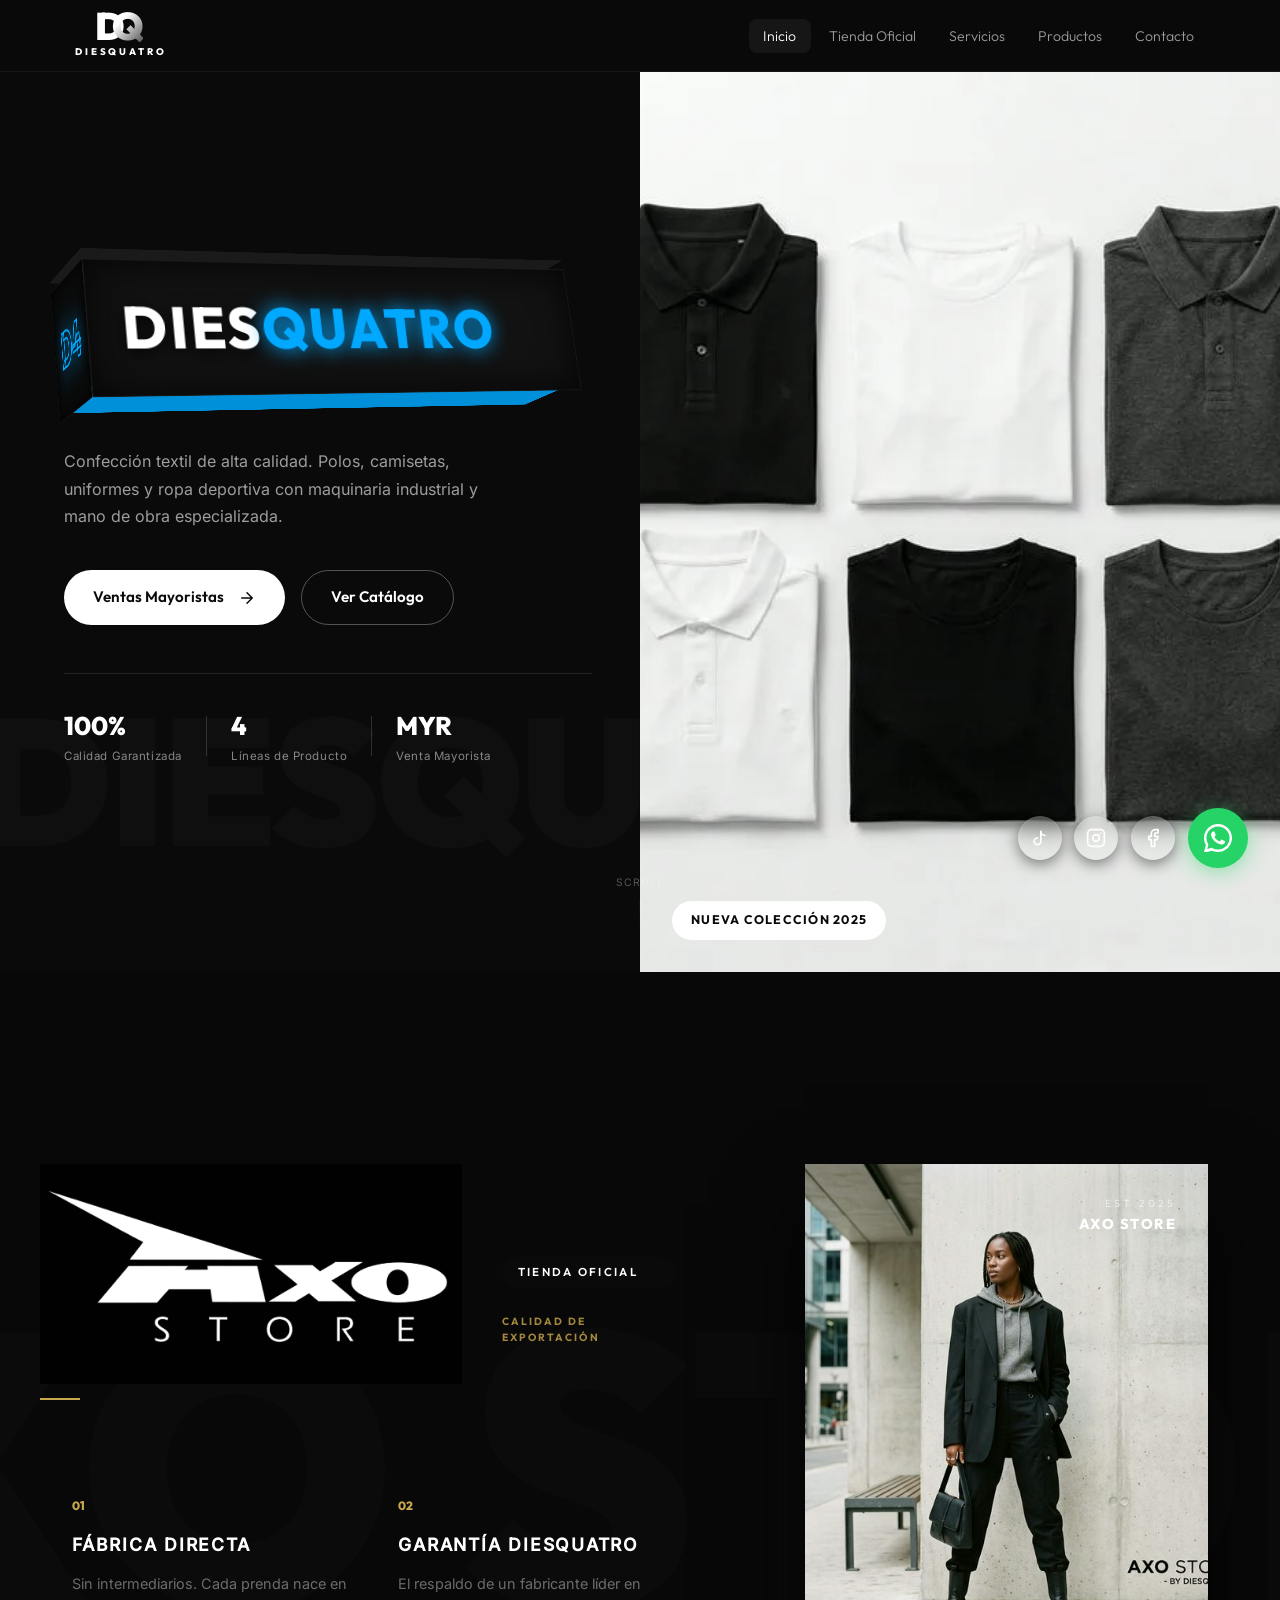
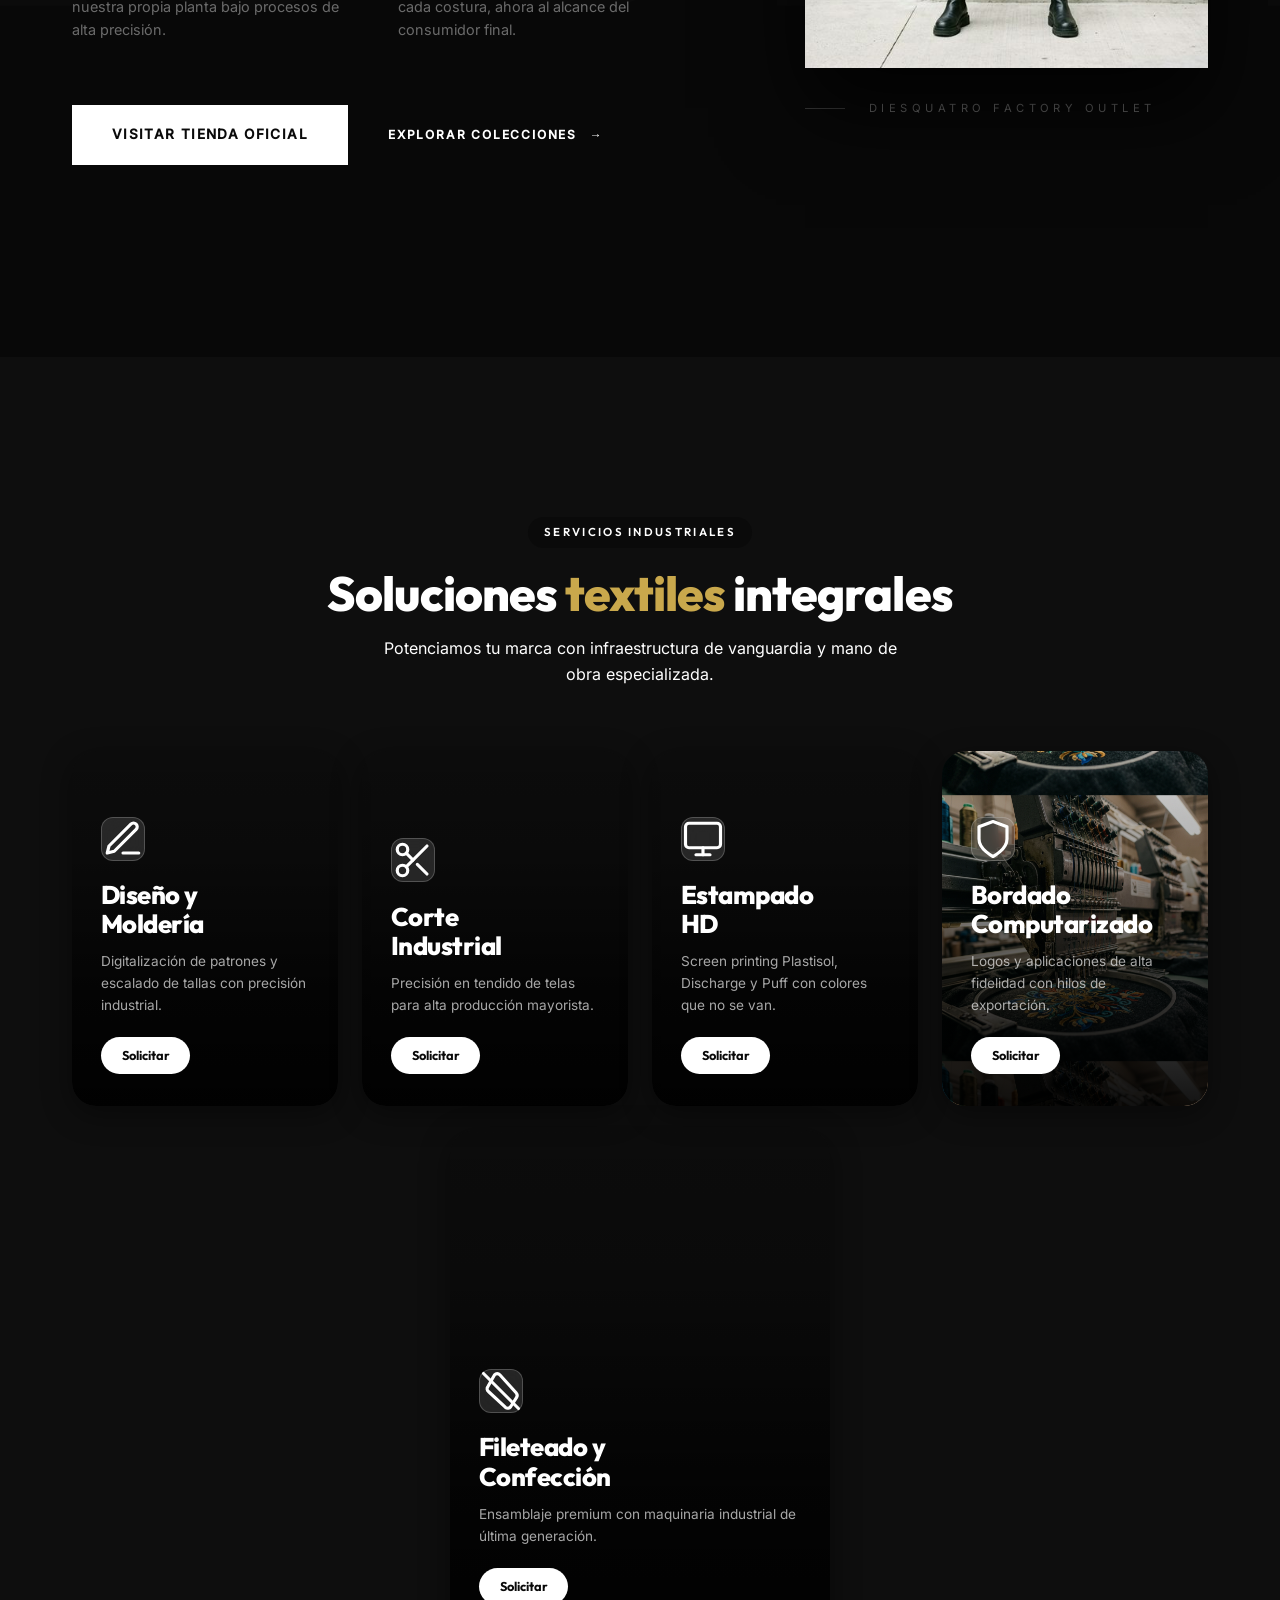
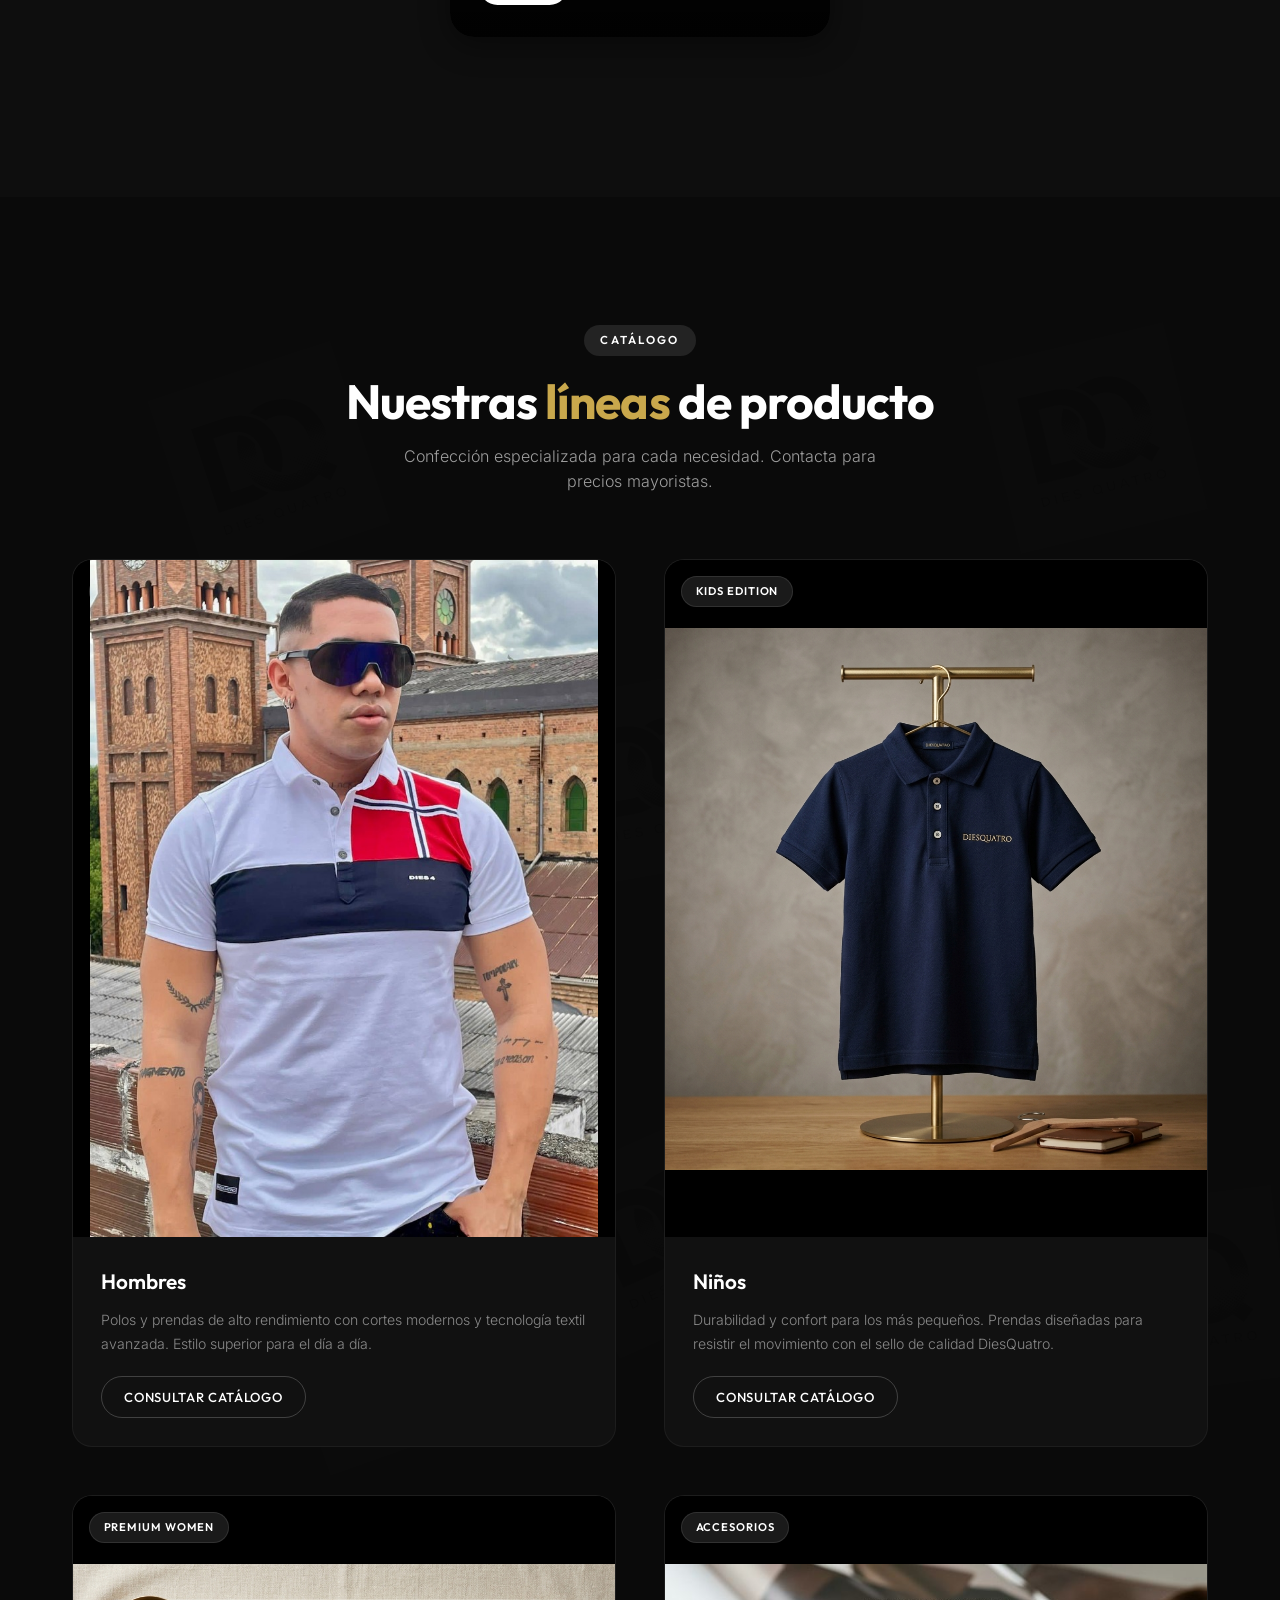
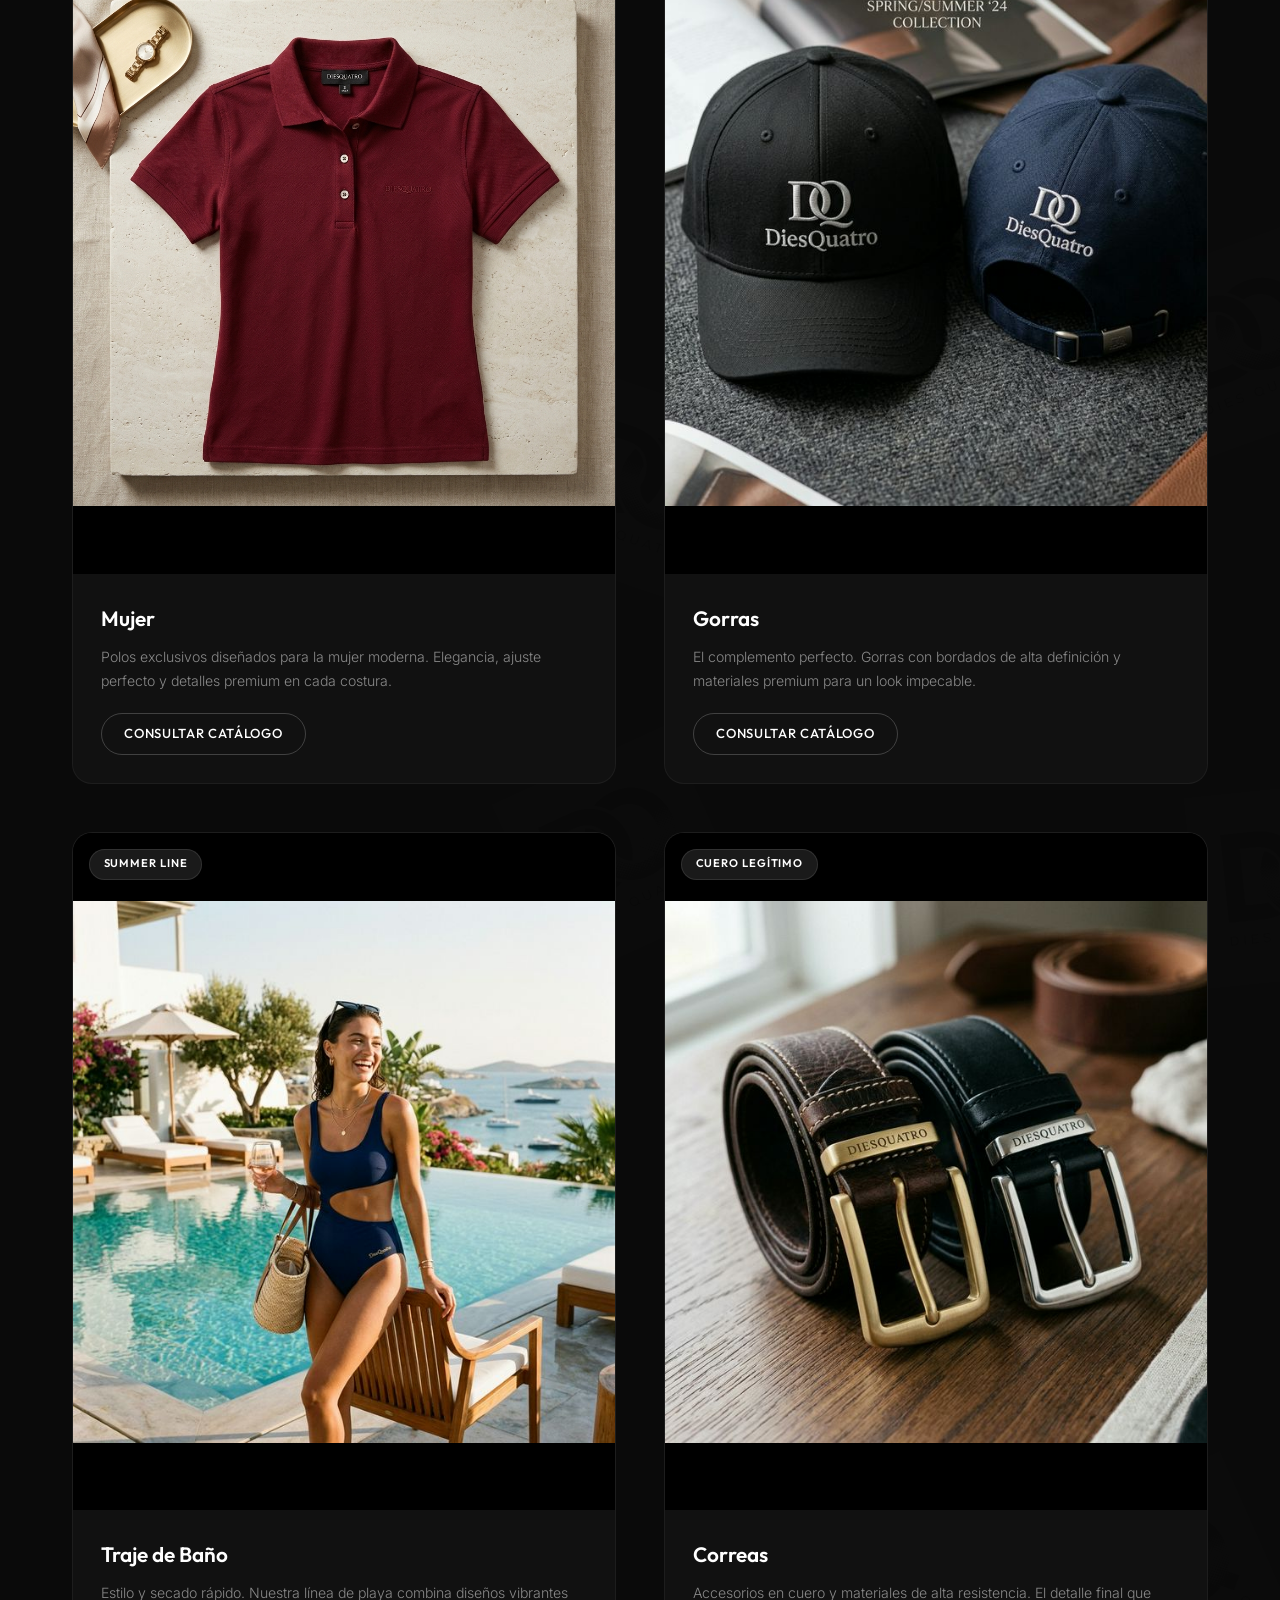
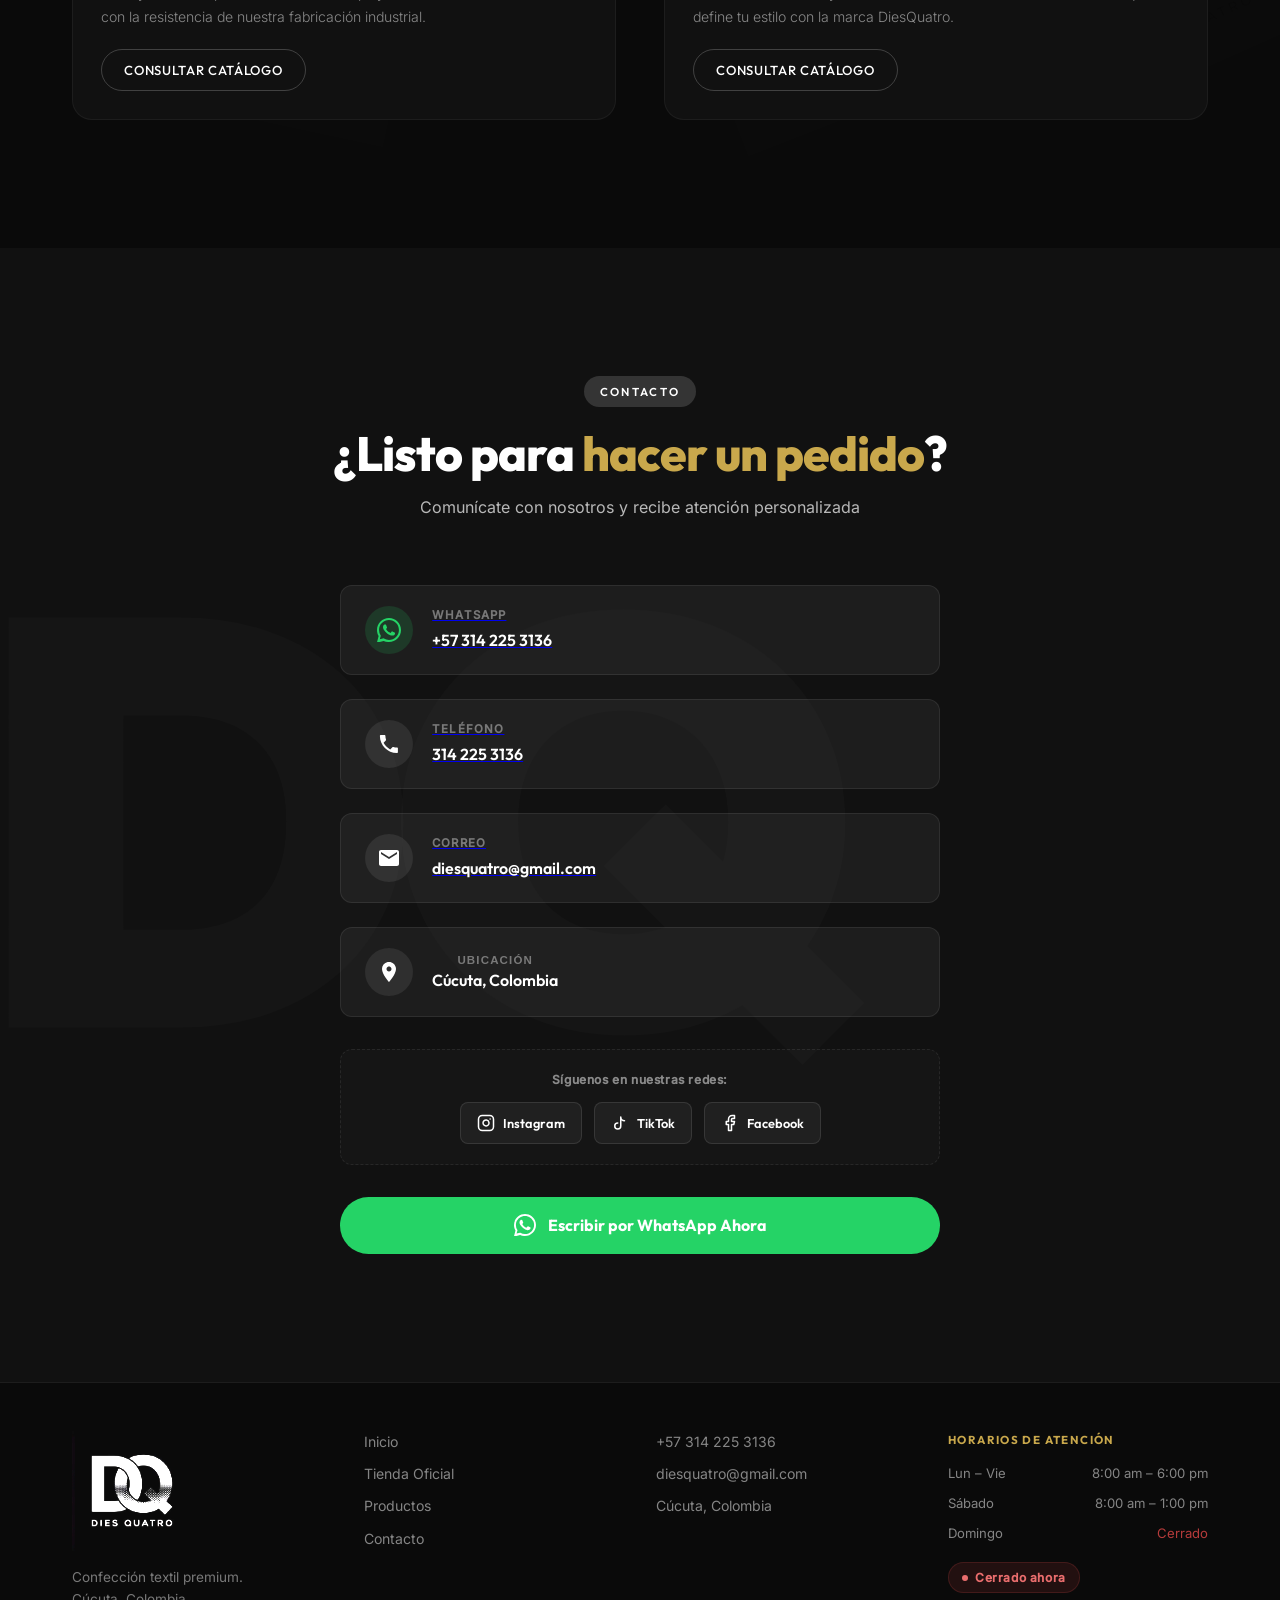
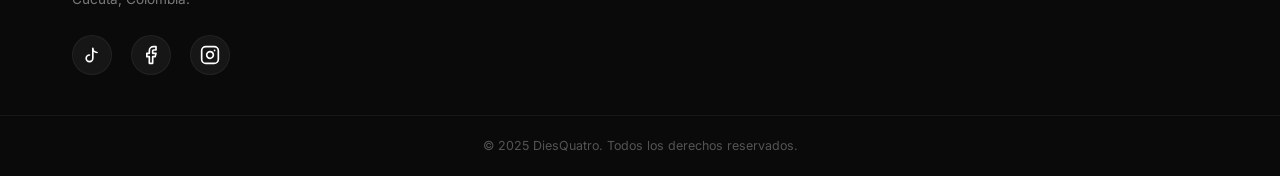
==== commit b0a9906a: "feat(catalog): implement interactive polo catalog & mobile UI enhancements" ====
--- a/index.html
+++ b/index.html
@@ -203,10 +203,7 @@
             </div>
           </div>
 
-          <p class="tienda-editorial-desc">
-            DiesQuatro es el corazón de nuestra fábrica, donde la precisión textil se encuentra con la innovación industrial. 
-            <span class="highlight">Axo Store</span> es nuestra vitrina oficial: el lugar donde la calidad de origen se convierte en estilo de vida global.
-          </p>
+
 
           <div class="tienda-editorial-columns">
             <div class="editorial-col">
@@ -293,7 +290,7 @@
         </div>
 
         <!-- BORDADO -->
-        <div class="servicio-card" data-reveal style="--card-bg: url('https://images.unsplash.com/photo-1558618047-f4e80c07aa4a?w=800&q=80')">
+        <div class="servicio-card" data-reveal style="--card-bg: url('/assets/img/bordado_computarizado_1774731302099.png?v=2')">
           <div class="servicio-card-inner">
             <div class="servicio-icon-sm">
               <svg viewBox="0 0 24 24" fill="none" stroke="currentColor" stroke-width="1.8" stroke-linecap="round" stroke-linejoin="round"><path d="M12 22s8-4 8-10V5l-8-3-8 3v7c0 6 8 10 8 10z"/></svg>
@@ -353,10 +350,10 @@
         <div class="producto-card" id="card-ninos" data-reveal>
           <div class="producto-img-wrap">
             <div class="slide-container">
-              <img src="assets/img/ninos_coleccion.png" alt="Colección Niños DiesQuatro" class="producto-slider-img active" />
-              <img src="https://images.unsplash.com/photo-1519689680058-324335c77eba?w=800&q=80" alt="Línea Infantil Premium" class="producto-slider-img" crossorigin="anonymous" />
-              <img src="https://images.unsplash.com/photo-1503919545889-aef636e10ad4?w=800&q=80" alt="Estilo Urbano Niños" class="producto-slider-img" crossorigin="anonymous" />
-              <img src="https://images.unsplash.com/photo-1622290291468-a28f7a7dc6a8?w=800&q=80" alt="Básicos Algodón Niños" class="producto-slider-img" crossorigin="anonymous" />
+              <img src="assets/img/ninos_polo_1_1774728589424.png" alt="Polo Niños Premium DiesQuatro" class="producto-slider-img active" />
+              <img src="assets/img/ninos_polo_2_1774728611220.png" alt="Polo Blanco Niños DiesQuatro" class="producto-slider-img" />
+              <img src="assets/img/ninos_polo_3_1774728633632.png" alt="Colección Polos Niños DiesQuatro" class="producto-slider-img" />
+              <img src="assets/img/ninos_coleccion.png" alt="Básicos Algodón Niños DiesQuatro" class="producto-slider-img" />
             </div>
             <div class="producto-badge">Kids Edition</div>
           </div>
@@ -371,10 +368,10 @@
         <div class="producto-card" id="card-mujer" data-reveal>
           <div class="producto-img-wrap">
             <div class="slide-container">
-              <img src="assets/img/mujer_polo_design.png" alt="Colección Mujer DiesQuatro" class="producto-slider-img active" />
-              <img src="assets/img/cam_4.png" alt="Polo Burgundy Premium" class="producto-slider-img" />
-              <img src="assets/img/slider_3.png" alt="Polo Gray Elegant" class="producto-slider-img" />
-              <img src="assets/img/cam_2.png" alt="Polo Blanco Editorial" class="producto-slider-img" />
+              <img src="assets/img/mujer_polo_1_1774728833602.png" alt="Polo Burgundy Premium DiesQuatro" class="producto-slider-img active" />
+              <img src="assets/img/mujer_polo_2_1774728855014.png" alt="Polo Negro Elegante DiesQuatro Mujer" class="producto-slider-img" />
+              <img src="assets/img/mujer_polo_3_1774728880085.png" alt="Colección Polos Neutros Mujer DiesQuatro" class="producto-slider-img" />
+              <img src="assets/img/mujer_polo_design.png" alt="Diseño Polo Mujer DiesQuatro" class="producto-slider-img" />
             </div>
             <div class="producto-badge">Premium Women</div>
           </div>
@@ -390,9 +387,9 @@
           <div class="producto-img-wrap">
             <div class="slide-container">
               <img src="assets/img/gorras_premium.png" alt="Gorras Premium DiesQuatro" class="producto-slider-img active" />
-              <img src="assets/img/cam_4.png" alt="Polo Azul Marino" class="producto-slider-img" />
-              <img src="assets/img/cam_5.png" alt="Polo Cyan High Quality" class="producto-slider-img" />
-              <img src="assets/img/slider_1.png" alt="Suministro Textil DQ" class="producto-slider-img" />
+              <img src="assets/img/gorras_ejemplo_parecida_1774729275453.png" alt="Gorra DQ Edición Especial" class="producto-slider-img" />
+              <img src="assets/img/sombrero_dq_1774729299508.png" alt="Sombrero Premium DQ" class="producto-slider-img" />
+              <img src="assets/img/gorra_visera_1774729333727.png" alt="Gorra Visera Playera DiesQuatro" class="producto-slider-img" />
             </div>
             <div class="producto-badge">Accesorios</div>
           </div>
@@ -408,9 +405,9 @@
           <div class="producto-img-wrap">
             <div class="slide-container">
               <img src="assets/img/traje_bano_premium.png" alt="Trajes de Baño DiesQuatro" class="producto-slider-img active" />
-              <img src="assets/img/dep_1.png" alt="Deportiva Neon Green" class="producto-slider-img" />
-              <img src="assets/img/dep_2.png" alt="Performance Sky Blue" class="producto-slider-img" />
-              <img src="assets/img/dep_3.png" alt="Summer Sports Line" class="producto-slider-img" />
+              <img src="assets/img/traje_bano_1_1774730772528.png" alt="Traje de Baño DQ Mujer" class="producto-slider-img" />
+              <img src="assets/img/traje_bano_2_1774730796168.png" alt="Pantaloneta DiesQuatro Hombre" class="producto-slider-img" />
+              <img src="assets/img/traje_bano_3_1774730821676.png" alt="Bikini Dies4uatro Premium" class="producto-slider-img" />
             </div>
             <div class="producto-badge">Summer Line</div>
           </div>
@@ -426,9 +423,9 @@
           <div class="producto-img-wrap">
             <div class="slide-container">
               <img src="assets/img/correas_cuero.png" alt="Correas Premium DiesQuatro" class="producto-slider-img active" />
-              <img src="assets/img/dep_4.png" alt="Sportswear Yellow" class="producto-slider-img" />
-              <img src="assets/img/dep_5.png" alt="Línea Deportiva Pro" class="producto-slider-img" />
-              <img src="assets/img/slider_2.png" alt="White Polo DQ" class="producto-slider-img" />
+              <img src="assets/img/correas_1_1774730995836.png" alt="Correa Cuero Café DiesQuatro" class="producto-slider-img" />
+              <img src="assets/img/correas_2_1774731019971.png" alt="Correa Moderna Negra Hebilla Plata DiesQuatro" class="producto-slider-img" />
+              <img src="assets/img/correas_3_1774731045485.png" alt="Cinturones de Lujo Artesanales DiesQuatro" class="producto-slider-img" />
             </div>
             <div class="producto-badge">Cuero Legítimo</div>
           </div>
@@ -621,92 +618,16 @@
   <div class="modal-overlay" id="catalog-modal">
     <div class="modal-content catalog-modal-content">
       <button class="modal-close" id="close-catalog-modal" aria-label="Cerrar">&times;</button>
-      <div class="catalog-header">
+      <div class="catalog-header" style="text-align: center; margin-bottom: 2rem;">
         <h3 class="modal-title">Colección <span class="accent">Polos DiesQuatro</span></h3>
-        <p class="modal-desc">Catálogo Oficial Mayorista. Selecciona la referencia de color para iniciar tu pedido directo de fábrica.</p>
-      </div>
-      <div class="catalog-grid">
-        <!-- Generando 10 referencias de Polos -->
-        <div class="catalog-item">
-          <div class="catalog-img-wrap"><img src="https://images.unsplash.com/photo-1581655353564-df123a1eb820?w=500&q=80" alt="Polo DQ" style="filter: hue-rotate(0deg) brightness(1.2);"></div>
-          <div class="catalog-info">
-            <div class="catalog-meta"><span class="ref">REF: DQ-001</span><span class="color-dot" style="background:#f5f5f5;"></span></div>
-            <h4>Polo Clásico Blanco</h4>
-            <a href="https://wa.me/573142253136?text=Hola,%20me%20interesa%20pedir%20la%20referencia%20DQ-001%20(Blanco)" class="btn-catalog-wa" target="_blank"><span class="wa-icon-btn"></span> Cotizar Ref.</a>
-          </div>
-        </div>
-        <div class="catalog-item">
-          <div class="catalog-img-wrap"><img src="https://images.unsplash.com/photo-1581655353564-df123a1eb820?w=500&q=80" alt="Polo DQ" style="filter: grayscale(100%) brightness(0.25);"></div>
-          <div class="catalog-info">
-            <div class="catalog-meta"><span class="ref">REF: DQ-002</span><span class="color-dot" style="background:#111;"></span></div>
-            <h4>Polo Élite Negro</h4>
-            <a href="https://wa.me/573142253136?text=Hola,%20me%20interesa%20pedir%20la%20referencia%20DQ-002%20(Negro)" class="btn-catalog-wa" target="_blank"><span class="wa-icon-btn"></span> Cotizar Ref.</a>
-          </div>
-        </div>
-        <div class="catalog-item">
-          <div class="catalog-img-wrap"><img src="https://images.unsplash.com/photo-1581655353564-df123a1eb820?w=500&q=80" alt="Polo DQ" style="filter: hue-rotate(200deg) brightness(0.7) saturate(1.5);"></div>
-          <div class="catalog-info">
-            <div class="catalog-meta"><span class="ref">REF: DQ-003</span><span class="color-dot" style="background:#1b365d;"></span></div>
-            <h4>Polo Azul Marino</h4>
-            <a href="https://wa.me/573142253136?text=Hola,%20me%20interesa%20pedir%20la%20referencia%20DQ-003%20(A.%20Marino)" class="btn-catalog-wa" target="_blank"><span class="wa-icon-btn"></span> Cotizar Ref.</a>
-          </div>
-        </div>
-        <div class="catalog-item">
-          <div class="catalog-img-wrap"><img src="https://images.unsplash.com/photo-1581655353564-df123a1eb820?w=500&q=80" alt="Polo DQ" style="filter: hue-rotate(330deg) brightness(0.8) saturate(2);"></div>
-          <div class="catalog-info">
-            <div class="catalog-meta"><span class="ref">REF: DQ-004</span><span class="color-dot" style="background:#8b0000;"></span></div>
-            <h4>Polo Vinotinto</h4>
-            <a href="https://wa.me/573142253136?text=Hola,%20me%20interesa%20pedir%20la%20referencia%20DQ-004%20(Vinotinto)" class="btn-catalog-wa" target="_blank"><span class="wa-icon-btn"></span> Cotizar Ref.</a>
-          </div>
-        </div>
-        <div class="catalog-item">
-          <div class="catalog-img-wrap"><img src="https://images.unsplash.com/photo-1581655353564-df123a1eb820?w=500&q=80" alt="Polo DQ" style="filter: hue-rotate(140deg) brightness(0.6) saturate(1.5);"></div>
-          <div class="catalog-info">
-            <div class="catalog-meta"><span class="ref">REF: DQ-005</span><span class="color-dot" style="background:#004b23;"></span></div>
-            <h4>Polo Verde Botella</h4>
-            <a href="https://wa.me/573142253136?text=Hola,%20me%20interesa%20pedir%20la%20referencia%20DQ-005%20(V.%20Botella)" class="btn-catalog-wa" target="_blank"><span class="wa-icon-btn"></span> Cotizar Ref.</a>
-          </div>
-        </div>
-        <div class="catalog-item">
-          <div class="catalog-img-wrap"><img src="https://images.unsplash.com/photo-1581655353564-df123a1eb820?w=500&q=80" alt="Polo DQ" style="filter: grayscale(100%) brightness(0.7);"></div>
-          <div class="catalog-info">
-            <div class="catalog-meta"><span class="ref">REF: DQ-006</span><span class="color-dot" style="background:#888;"></span></div>
-            <h4>Polo Gris Jaspe</h4>
-            <a href="https://wa.me/573142253136?text=Hola,%20me%20interesa%20pedir%20la%20referencia%20DQ-006%20(Gris)" class="btn-catalog-wa" target="_blank"><span class="wa-icon-btn"></span> Cotizar Ref.</a>
-          </div>
-        </div>
-        <div class="catalog-item">
-          <div class="catalog-img-wrap"><img src="https://images.unsplash.com/photo-1581655353564-df123a1eb820?w=500&q=80" alt="Polo DQ" style="filter: hue-rotate(350deg) brightness(0.9) saturate(2);"></div>
-          <div class="catalog-info">
-            <div class="catalog-meta"><span class="ref">REF: DQ-007</span><span class="color-dot" style="background:#d90429;"></span></div>
-            <h4>Polo Rojo Fuego</h4>
-            <a href="https://wa.me/573142253136?text=Hola,%20me%20interesa%20pedir%20la%20referencia%20DQ-007%20(Rojo)" class="btn-catalog-wa" target="_blank"><span class="wa-icon-btn"></span> Cotizar Ref.</a>
-          </div>
-        </div>
-        <div class="catalog-item">
-          <div class="catalog-img-wrap"><img src="https://images.unsplash.com/photo-1581655353564-df123a1eb820?w=500&q=80" alt="Polo DQ" style="filter: hue-rotate(180deg) brightness(1.1) saturate(1.5);"></div>
-          <div class="catalog-info">
-            <div class="catalog-meta"><span class="ref">REF: DQ-008</span><span class="color-dot" style="background:#00b4d8;"></span></div>
-            <h4>Polo Celeste</h4>
-            <a href="https://wa.me/573142253136?text=Hola,%20me%20interesa%20pedir%20la%20referencia%20DQ-008%20(Celeste)" class="btn-catalog-wa" target="_blank"><span class="wa-icon-btn"></span> Cotizar Ref.</a>
-          </div>
-        </div>
-        <div class="catalog-item">
-          <div class="catalog-img-wrap"><img src="https://images.unsplash.com/photo-1581655353564-df123a1eb820?w=500&q=80" alt="Polo DQ" style="filter: hue-rotate(45deg) brightness(1.1) saturate(2);"></div>
-          <div class="catalog-info">
-            <div class="catalog-meta"><span class="ref">REF: DQ-009</span><span class="color-dot" style="background:#ffb703;"></span></div>
-            <h4>Polo Amarillo Mostaza</h4>
-            <a href="https://wa.me/573142253136?text=Hola,%20me%20interesa%20pedir%20la%20referencia%20DQ-009%20(Mostaza)" class="btn-catalog-wa" target="_blank"><span class="wa-icon-btn"></span> Cotizar Ref.</a>
-          </div>
-        </div>
-        <div class="catalog-item">
-          <div class="catalog-img-wrap"><img src="https://images.unsplash.com/photo-1581655353564-df123a1eb820?w=500&q=80" alt="Polo DQ" style="filter: hue-rotate(270deg) brightness(0.8) saturate(1.5);"></div>
-          <div class="catalog-info">
-            <div class="catalog-meta"><span class="ref">REF: DQ-010</span><span class="color-dot" style="background:#7209b7;"></span></div>
-            <h4>Polo Púrpura Imperial</h4>
-            <a href="https://wa.me/573142253136?text=Hola,%20me%20interesa%20pedir%20la%20referencia%20DQ-010%20(Purpura)" class="btn-catalog-wa" target="_blank"><span class="wa-icon-btn"></span> Cotizar Ref.</a>
-          </div>
-        </div>
+        <p class="modal-desc">Catálogo Oficial Mayorista. Selecciona talla y color para armar tu cotización directa de fábrica.</p>
+        <button class="btn-producto" id="btn-download-catalog" style="margin-top: 1rem; display: inline-flex; align-items: center; justify-content: center; gap: 0.5rem; background-color: var(--accent-light); color: #000;">
+          <svg viewBox="0 0 24 24" width="20" height="20" stroke="currentColor" stroke-width="2.5" fill="none" stroke-linecap="round" stroke-linejoin="round"><path d="M21 15v4a2 2 0 0 1-2 2H5a2 2 0 0 1-2-2v-4"></path><polyline points="7 10 12 15 17 10"></polyline><line x1="12" y1="15" x2="12" y2="3"></line></svg>
+          Descargar Colección PDF
+        </button>
+      </div>
+      <div class="catalog-grid" id="polo-catalog-container">
+        <!-- Renderizado dinámicamente vía script.js -->
       </div>
     </div>
   </div>
--- a/assets/css/style.css
+++ b/assets/css/style.css
@@ -1120,13 +1120,16 @@
 }
 
 .servicios-grid {
-  display: grid;
-  grid-template-columns: repeat(auto-fill, minmax(260px, 1fr));
+  display: flex;
+  flex-wrap: wrap;
+  justify-content: center;
   gap: 1.5rem;
   margin-top: 4rem;
 }
 
 .servicio-card {
+  flex: 1 1 260px;
+  max-width: 380px;
   position: relative;
   border-radius: 24px;
   overflow: hidden;
@@ -1245,11 +1248,16 @@
 
 @media (max-width: 900px) {
   .servicios { padding: 6rem 0; }
-  .servicios-grid { grid-template-columns: repeat(2, 1fr); gap: 1rem; }
+  .servicios-grid { gap: 1rem; }
 }
 @media (max-width: 560px) {
-  .servicios-grid { grid-template-columns: 1fr; }
-  .servicio-card { aspect-ratio: 4/3; }
+  .servicio-card { aspect-ratio: 4/3; max-width: 100%; }
+  .servicio-card-inner { padding: 1.5rem; justify-content: flex-end; }
+  .servicio-icon-sm { width: 36px; height: 36px; margin-bottom: 0.3rem; }
+  .servicio-icon-sm svg { width: 18px; height: 18px; }
+  .servicio-card h3 { font-size: 1.25rem; }
+  .servicio-card p { font-size: 0.75rem; line-height: 1.4; margin-bottom: 0; display: -webkit-box; -webkit-line-clamp: 2; line-clamp: 2; -webkit-box-orient: vertical; overflow: hidden; }
+  .btn-servicio { padding: 0.45rem 1rem; font-size: 0.75rem; margin-top: 0.4rem; }
 }
 
 /* ==================== FOOTER ==================== */
@@ -1483,8 +1491,35 @@
 .catalog-info { padding: 1.25rem; }
 .catalog-meta { display: flex; justify-content: space-between; align-items: center; margin-bottom: 0.6rem; }
 .catalog-meta .ref { font-family: var(--font-display); font-size: 0.8rem; color: var(--accent); font-weight: 700; }
-.color-dot { width: 16px; height: 16px; border-radius: 50%; border: 1px solid rgba(255,255,255,0.2); box-shadow: 0 0 5px rgba(255,255,255,0.1); }
-.catalog-item h4 { font-family: var(--font-display); font-size: 1rem; color: var(--white); margin-bottom: 1.25rem; }
+.catalog-price { font-size: 0.95rem; color: var(--white); font-weight: 700; }
+.catalog-item h4 { font-family: var(--font-display); font-size: 1.05rem; color: var(--white); margin-bottom: 0.8rem; }
+
+.catalog-options {
+  display: flex; justify-content: space-between; align-items: center;
+  margin-bottom: 1.25rem; padding-top: 0.8rem;
+  border-top: 1px solid rgba(255,255,255,0.05);
+}
+.size-selector { display: flex; gap: 0.3rem; }
+.size-btn {
+  background: transparent; border: 1px solid rgba(255,255,255,0.2); color: rgba(255,255,255,0.6);
+  width: 26px; height: 26px; border-radius: 4px;
+  font-family: var(--font-display); font-size: 0.7rem; font-weight: 600;
+  display: flex; align-items: center; justify-content: center;
+  cursor: pointer; transition: all 0.2s;
+}
+.size-btn:hover { border-color: var(--white); color: var(--white); }
+.size-btn.active { background: var(--accent); color: var(--black); border-color: var(--accent); }
+
+.color-palette { display: flex; gap: 0.4rem; }
+.color-btn {
+  width: 18px; height: 18px; border-radius: 50%;
+  border: 2px solid rgba(255,255,255,0.1);
+  background-color: var(--btn-color, #fff);
+  cursor: pointer; transition: all 0.2s;
+  box-shadow: inset 0 0 4px rgba(0,0,0,0.5);
+}
+.color-btn:hover { transform: scale(1.15); border-color: rgba(255,255,255,0.8); }
+.color-btn.active { border-color: var(--accent); transform: scale(1.15); box-shadow: 0 0 8px rgba(201,168,76,0.6); }
 .btn-catalog-wa {
   display: flex; align-items: center; justify-content: center; gap: 0.5rem;
   width: 100%; text-align: center;
@@ -1628,3 +1663,70 @@
 .modal-title { font-family: var(--font-display); font-size: 1.6rem; margin-bottom: 0.3rem; color: var(--white); }
 .modal-desc { color: rgba(255,255,255,0.5); margin-bottom: 1.5rem; font-size: 0.9rem; }
 .map-container { width: 100%; height: 260px; border-radius: var(--radius); overflow: hidden; background: #1a1a1a; }
+
+/* ==================== RESPONSIVE CATALOG ==================== */
+@media (max-width: 768px) {
+  .catalog-modal-content {
+    padding: 1.5rem 1rem !important;
+    width: 100% !important;
+    border-radius: var(--radius) !important;
+  }
+  .catalog-header .modal-title {
+    font-size: 1.4rem;
+  }
+  .catalog-header .modal-desc {
+    font-size: 0.85rem;
+    margin-bottom: 0.5rem;
+  }
+  #btn-download-catalog {
+    font-size: 0.85rem !important;
+    padding: 0.8rem 1rem !important;
+    width: 100%;
+  }
+  .catalog-grid {
+    grid-template-columns: 1fr;
+    gap: 1.25rem;
+  }
+  .catalog-item .catalog-img-wrap {
+    aspect-ratio: 1 / 1; 
+  }
+  .catalog-info {
+    padding: 1rem;
+  }
+  .catalog-item h4 {
+    font-size: 1.1rem;
+  }
+  .catalog-price {
+    font-size: 1rem;
+  }
+  .catalog-options {
+    flex-wrap: wrap;
+    gap: 0.8rem;
+    padding-top: 1rem;
+  }
+  .size-btn {
+    width: 32px; height: 32px; 
+    font-size: 0.85rem;
+  }
+  .color-btn {
+    width: 24px; height: 24px; 
+  }
+  .btn-catalog-wa {
+    padding: 1rem;
+    font-size: 0.85rem;
+  }
+  
+  /* Fix AXO Store Logo for mobile */
+  .brand-header {
+    flex-direction: column; /* Apilar elementos si hubieran más */
+    gap: 1.5rem;
+    margin-bottom: 2rem;
+    align-items: center; /* Centrar logo */
+  }
+  .axo-logo-wrap {
+    width: 90%; 
+    max-width: 240px; /* Reducir a un tamaño noble para el dedo/pantalla */
+    margin-left: 0; /* Quitar el margen negativo drástico */
+    margin-bottom: 1.5rem;
+  }
+}
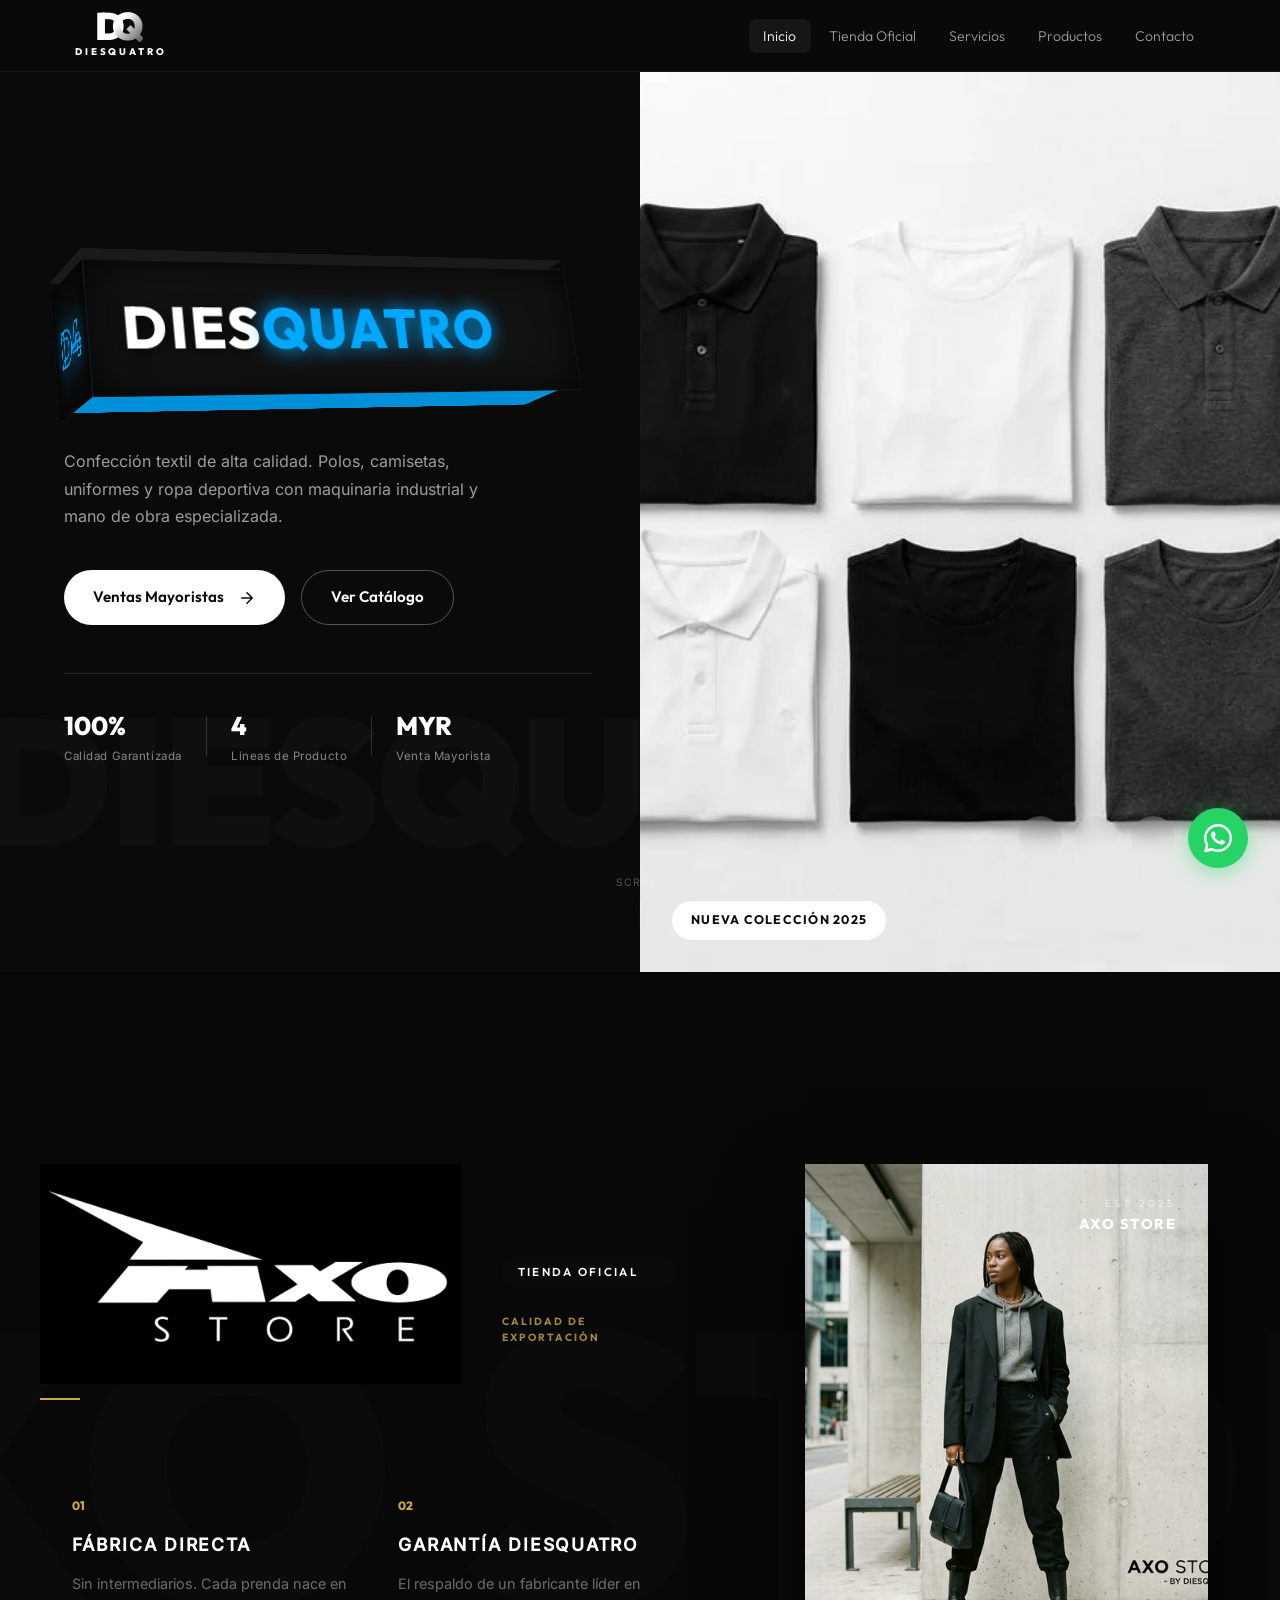
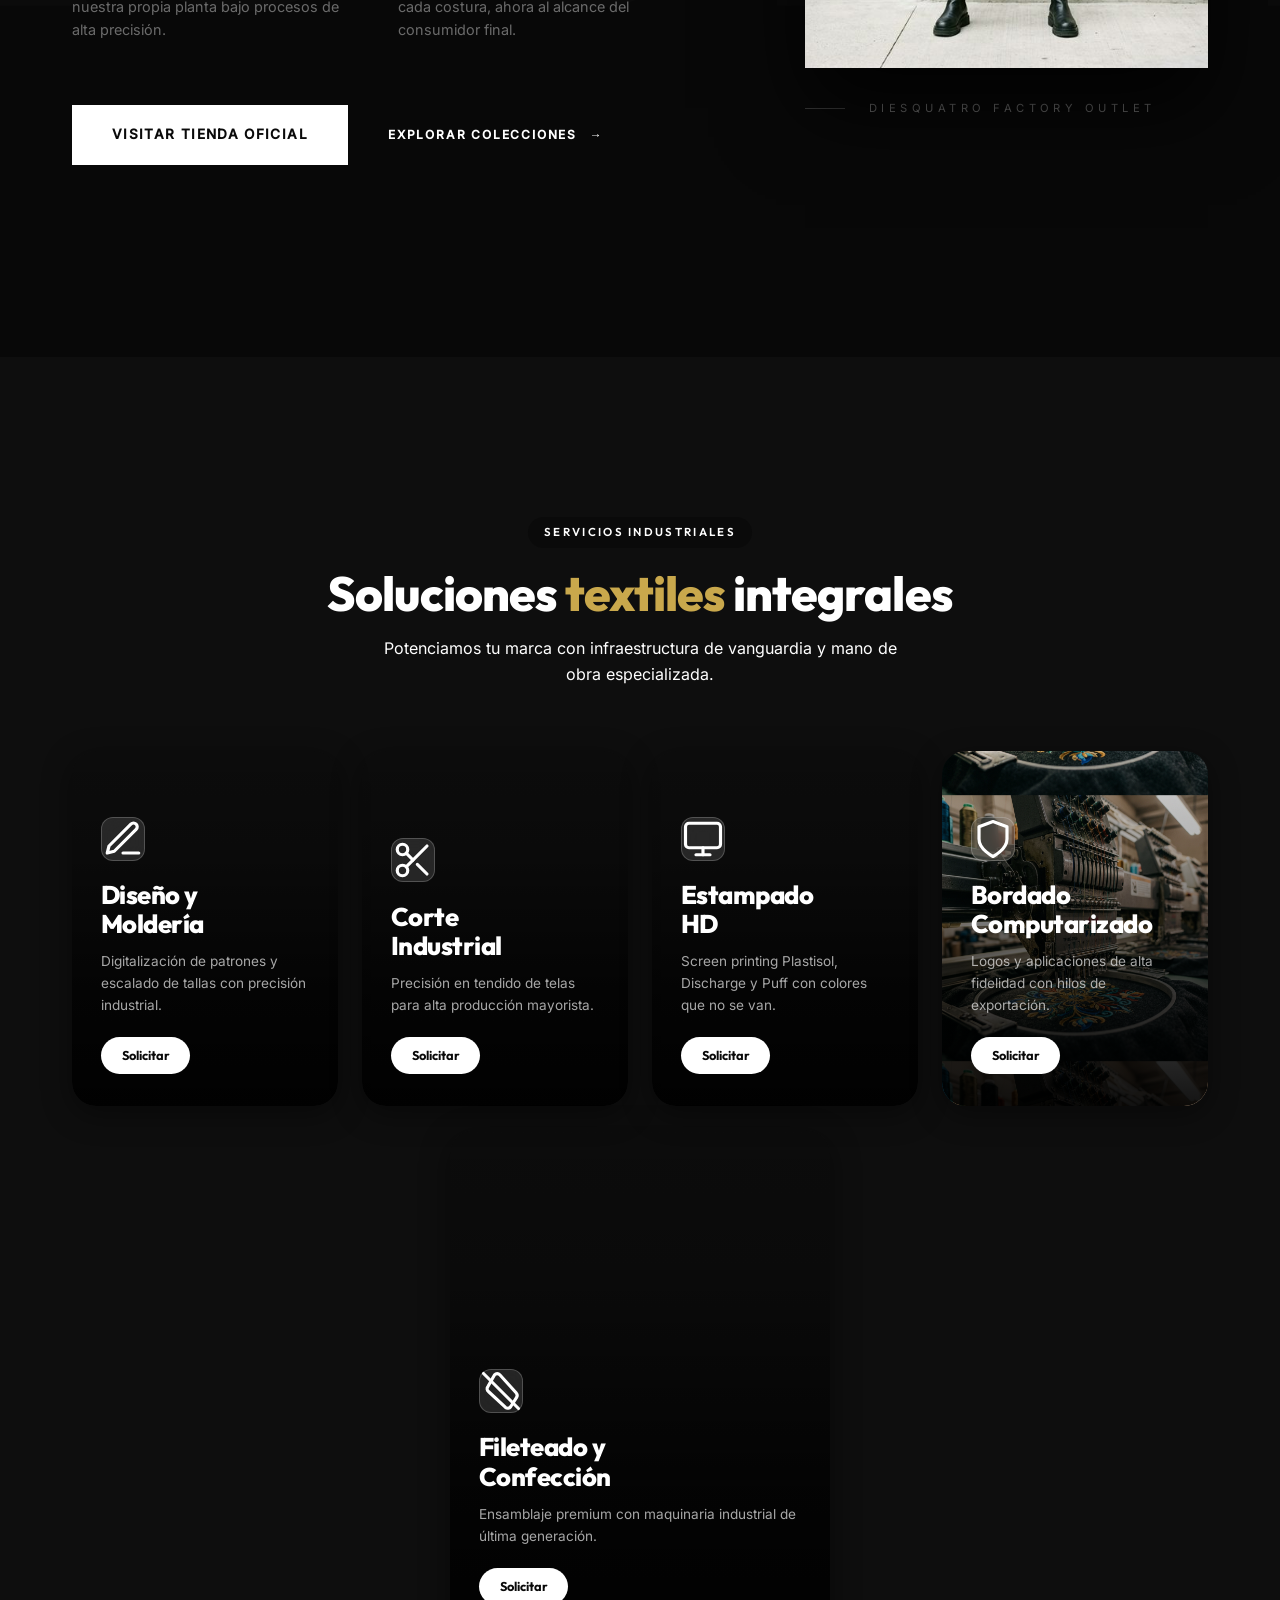
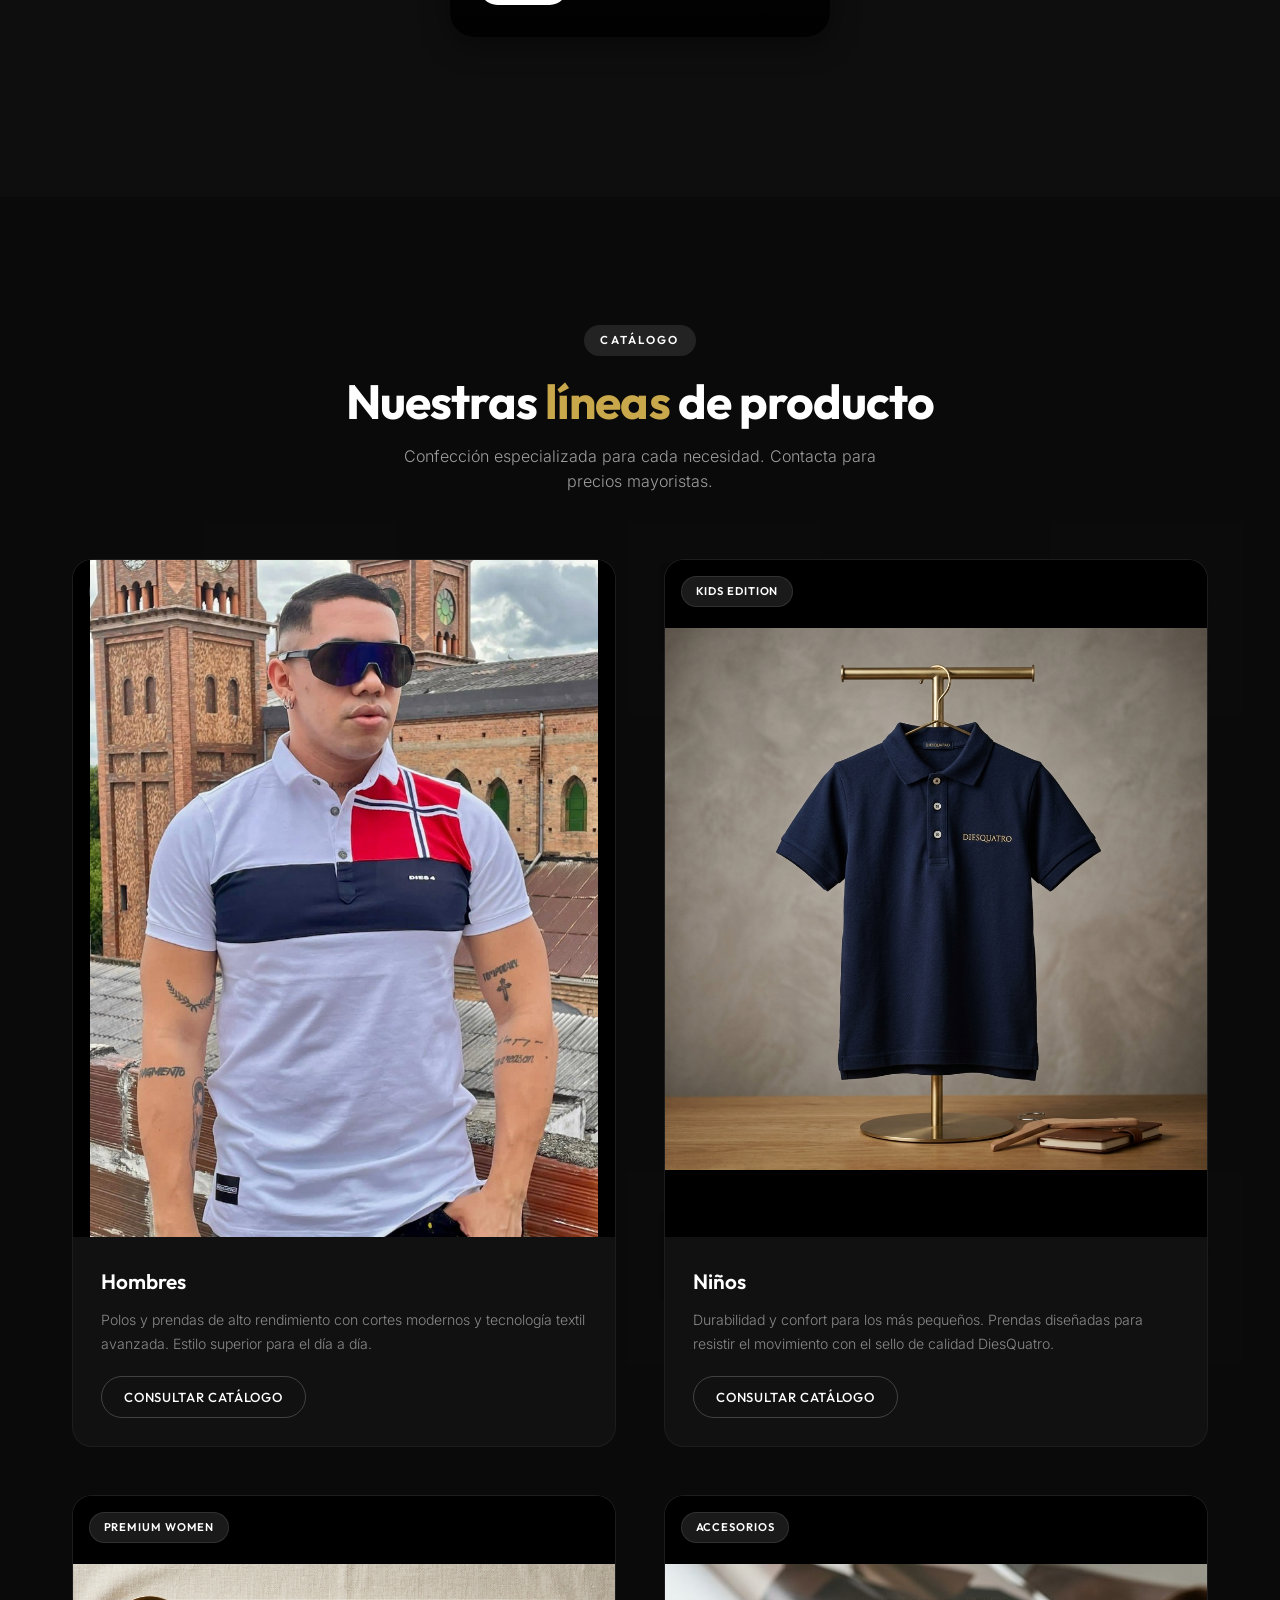
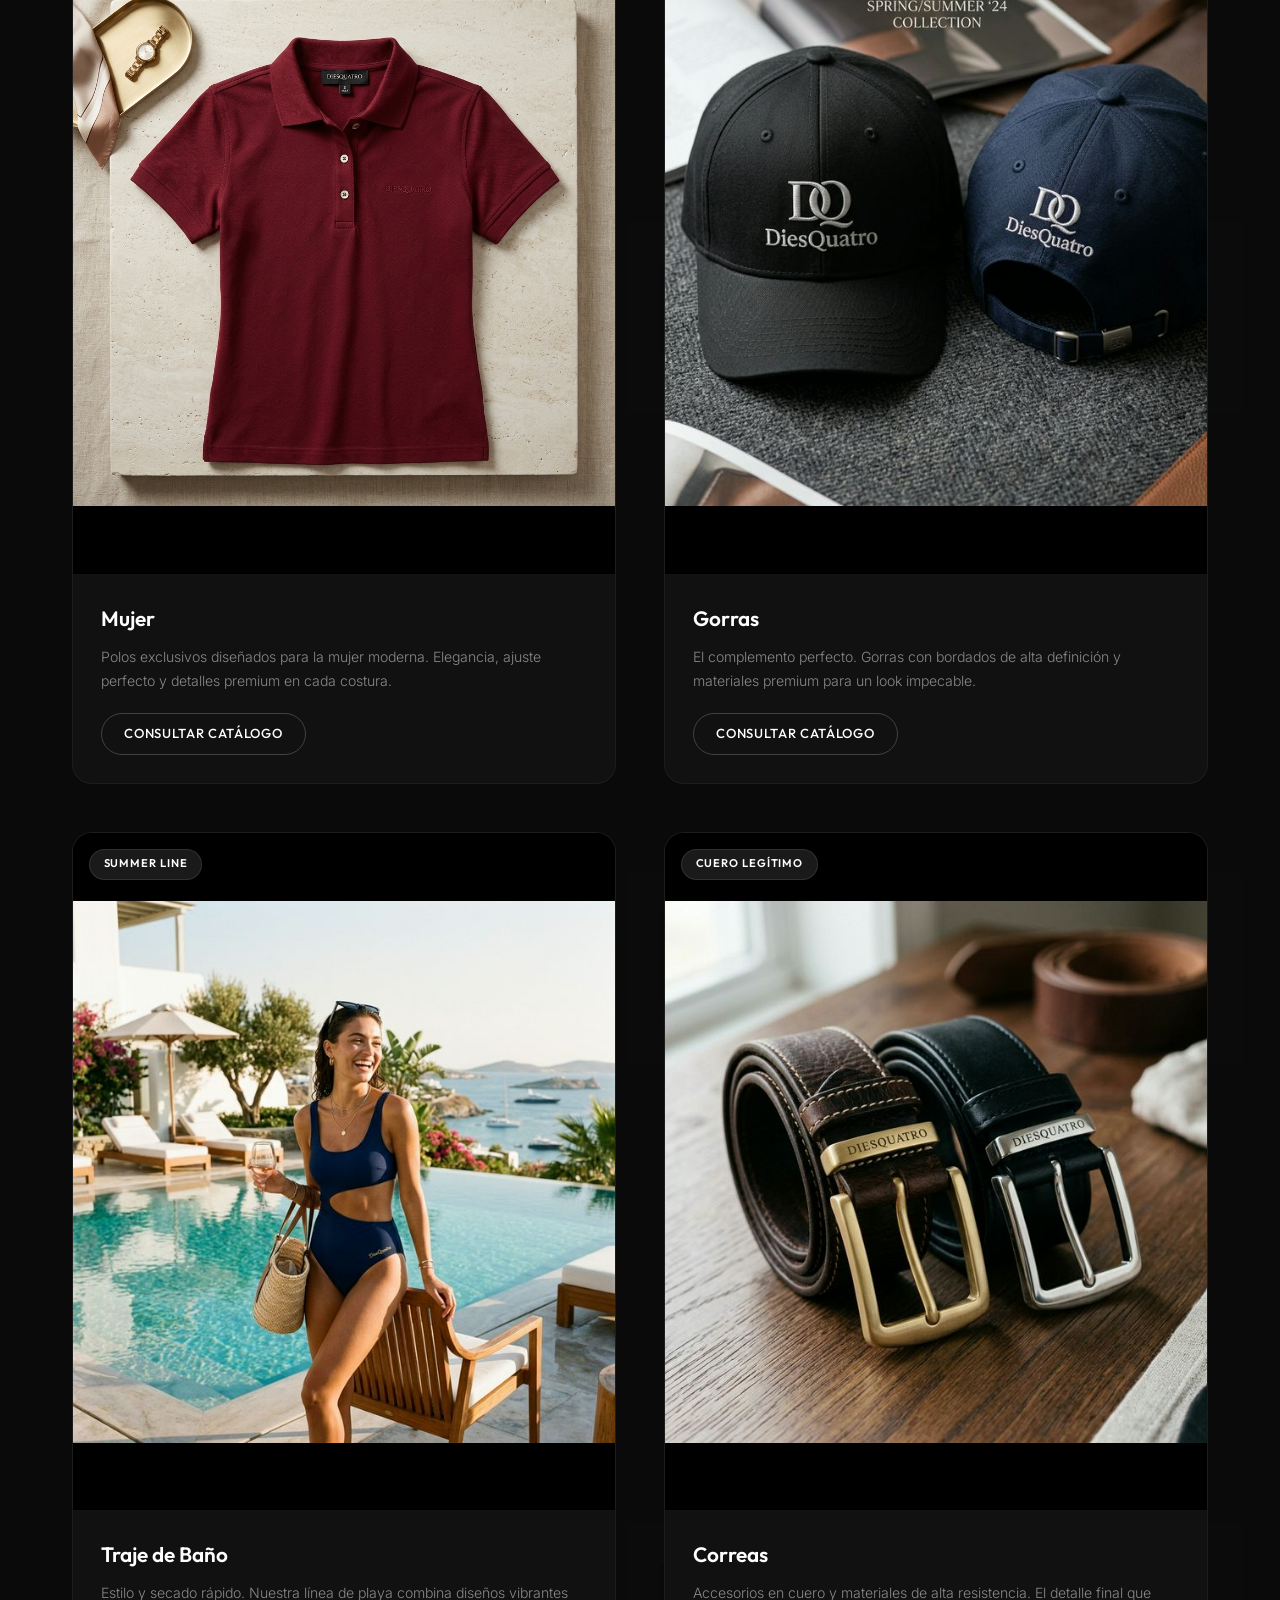
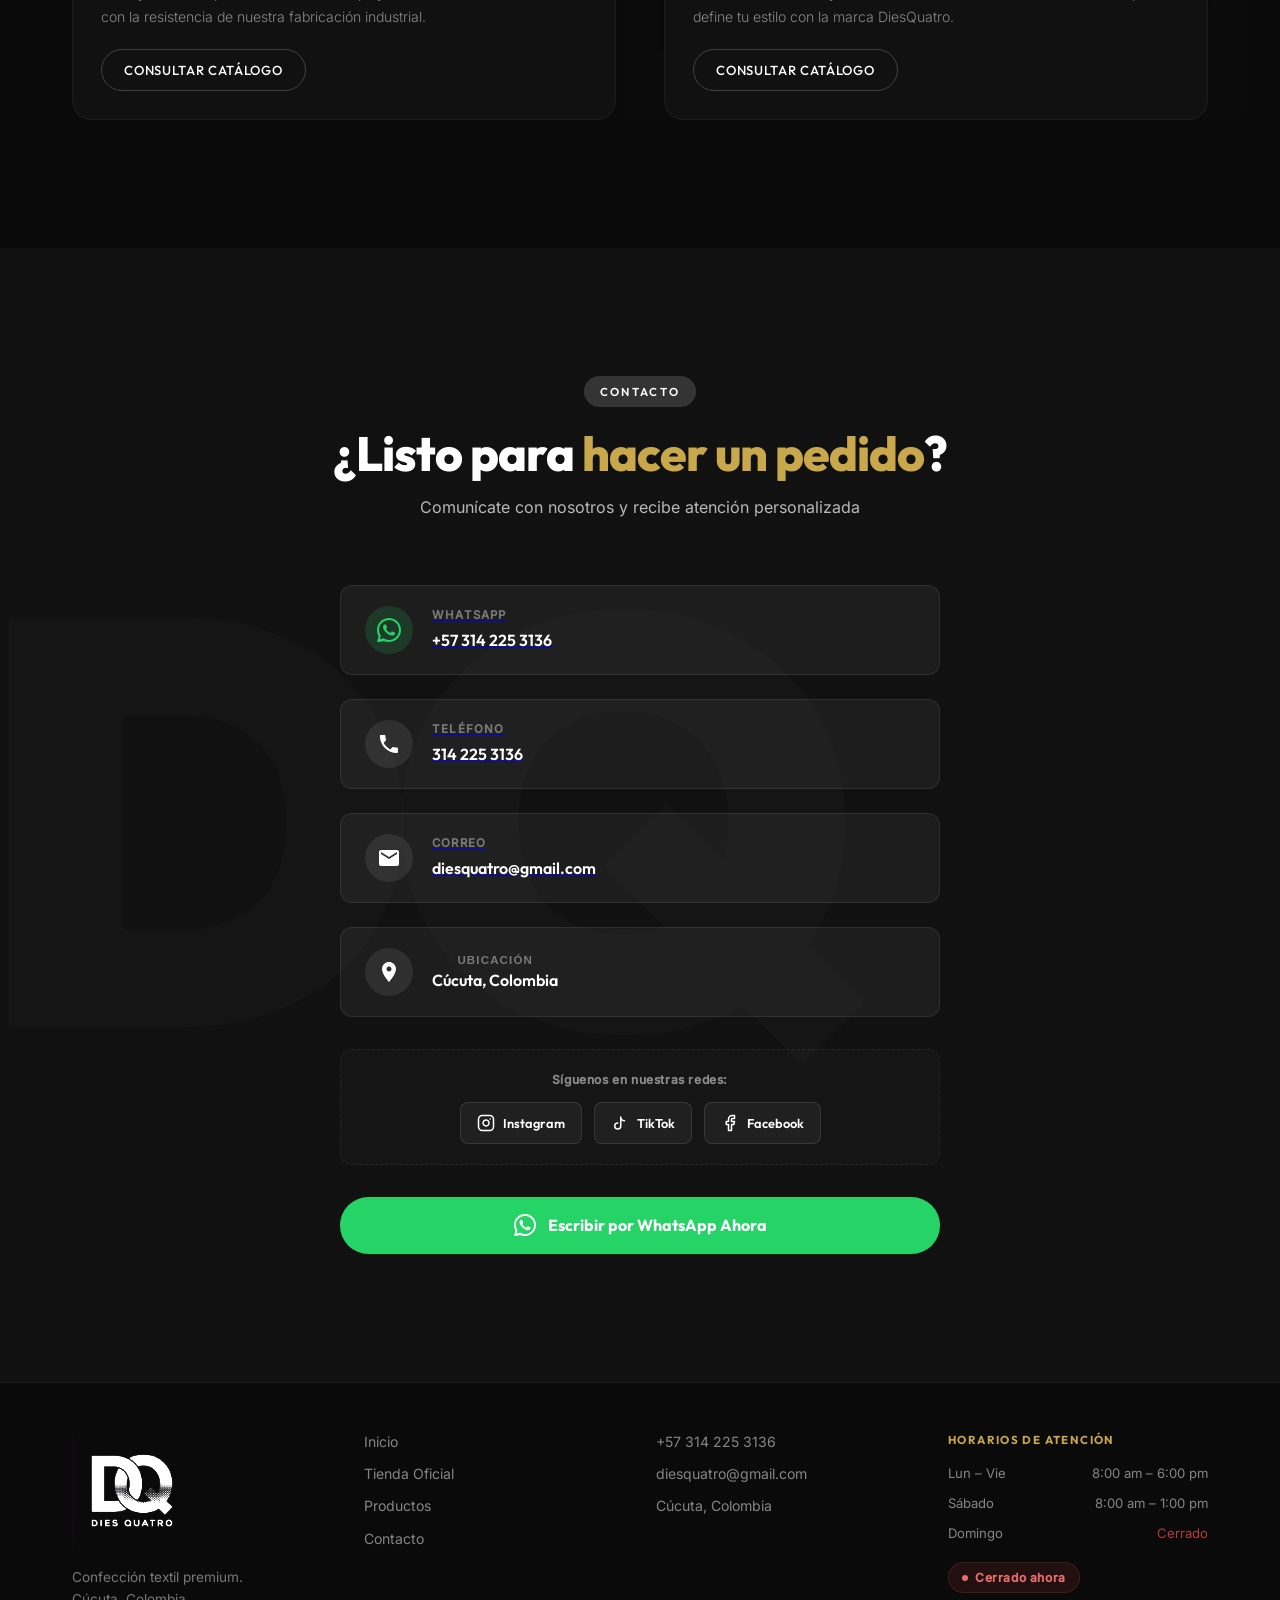
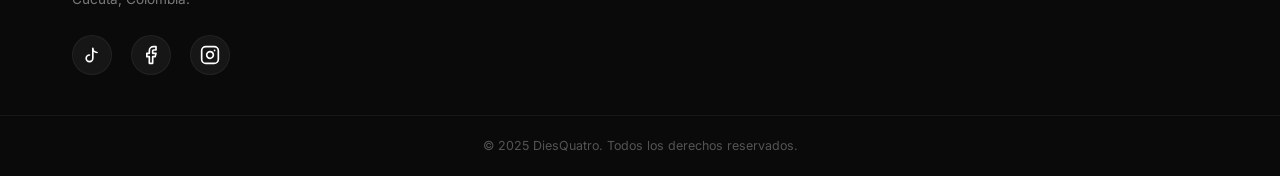
==== commit 7db8293c: "feat: Catálogo Premium Hombres — boutique interactiva con swatches de color y loader animado" ====
--- a/index.html
+++ b/index.html
@@ -91,8 +91,12 @@
   <link rel="preconnect" href="https://fonts.gstatic.com" crossorigin />
   <link rel="stylesheet" href="assets/css/fonts.css" />
   <link rel="stylesheet" href="assets/css/style.css?v=16" />
+  <link rel="stylesheet" href="assets/css/premium_catalog.css" />
+</head>
 
 <body>
+  <!-- Hidden dummy modal to satisfy legacy JS catalog check -->
+  <div id="catalog-modal" style="display:none;"></div>
 
   <!-- ===================== NAVBAR ===================== -->
   <header id="navbar">
@@ -342,7 +346,7 @@
           <div class="producto-info">
             <h3>Hombres</h3>
             <p>Polos y prendas de alto rendimiento con cortes modernos y tecnología textil avanzada. Estilo superior para el día a día.</p>
-            <a href="https://wa.me/573142253136?text=Hola%2C%20me%20interesa%20la%20colecci%C3%B3n%20de%20Hombres." class="btn-producto" target="_blank" rel="noopener">Consultar Catálogo</a>
+            <a href="#" class="btn-producto">Consultar Catálogo</a>
           </div>
         </div>
 
@@ -614,24 +618,34 @@
     </div>
   </div>
 
-  <!-- Catálogo Modal (Vista Flotante) -->
-  <div class="modal-overlay" id="catalog-modal">
-    <div class="modal-content catalog-modal-content">
-      <button class="modal-close" id="close-catalog-modal" aria-label="Cerrar">&times;</button>
-      <div class="catalog-header" style="text-align: center; margin-bottom: 2rem;">
-        <h3 class="modal-title">Colección <span class="accent">Polos DiesQuatro</span></h3>
-        <p class="modal-desc">Catálogo Oficial Mayorista. Selecciona talla y color para armar tu cotización directa de fábrica.</p>
-        <button class="btn-producto" id="btn-download-catalog" style="margin-top: 1rem; display: inline-flex; align-items: center; justify-content: center; gap: 0.5rem; background-color: var(--accent-light); color: #000;">
-          <svg viewBox="0 0 24 24" width="20" height="20" stroke="currentColor" stroke-width="2.5" fill="none" stroke-linecap="round" stroke-linejoin="round"><path d="M21 15v4a2 2 0 0 1-2 2H5a2 2 0 0 1-2-2v-4"></path><polyline points="7 10 12 15 17 10"></polyline><line x1="12" y1="15" x2="12" y2="3"></line></svg>
-          Descargar Colección PDF
-        </button>
-      </div>
-      <div class="catalog-grid" id="polo-catalog-container">
-        <!-- Renderizado dinámicamente vía script.js -->
-      </div>
+  <!-- Premium Catalog Overlay -->
+  <div id="premium-catalog-overlay">
+    <div class="pc-loader" id="pc-loader">
+      <div class="logo-dq-wrap">
+        <span class="logo-d" style="font-size: 5rem;">D</span><span class="logo-q" style="font-size: 5rem;">Q</span>
+      </div>
+    </div>
+    
+    <header class="pc-header">
+      <div class="logo-dq-wrap">
+        <span class="logo-d">D</span><span class="logo-q">Q</span>
+        <span style="font-family: 'Outfit'; font-size: 0.7rem; letter-spacing: 0.2rem; margin-left: 1rem; color: var(--pc-accent);">HOMMES ÉLITE</span>
+      </div>
+      <button class="pc-close-btn" id="pc-close-btn">CERRAR BOUTIQUE</button>
+    </header>
+
+    <div class="pc-grid" id="pc-grid">
+      <!-- Dynamically filled by JS -->
     </div>
   </div>
 
-  <script src="assets/js/script.js?v=6" defer></script>
+  <!-- Detail Modal -->
+  <div id="pc-detail-modal">
+    <div class="pc-detail-inner" id="pc-detail-content">
+      <!-- Dynamically filled by JS -->
+    </div>
+  </div>
+
+  <script src="assets/js/script.js?v=7" defer></script>
 </body>
 </html>
--- a/assets/css/premium_catalog.css
+++ b/assets/css/premium_catalog.css
@@ -0,0 +1,227 @@
+/* ==================== PREMIUM BOUTIQUE CATALOG ==================== */
+:root {
+  --pc-bg: #0a0a0a;
+  --pc-surface: #121212;
+  --pc-accent: #c9a84c; /* Gold from main theme */
+  --pc-text: #ffffff;
+  --pc-text-dim: #888;
+  --pc-glass: rgba(255, 255, 255, 0.03);
+  --pc-glass-border: rgba(255, 255, 255, 0.1);
+  --pc-transition: 0.5s cubic-bezier(0.16, 1, 0.3, 1);
+}
+
+#premium-catalog-overlay {
+  position: fixed;
+  inset: 0;
+  background: var(--pc-bg);
+  z-index: 2000;
+  overflow-y: auto;
+  opacity: 0;
+  visibility: hidden;
+  transition: opacity 0.5s ease;
+  display: flex;
+  flex-direction: column;
+}
+
+#premium-catalog-overlay.active {
+  opacity: 1;
+  visibility: visible;
+}
+
+.pc-loader {
+  position: fixed;
+  inset: 0;
+  background: #000;
+  z-index: 3000;
+  display: flex;
+  align-items: center;
+  justify-content: center;
+  transition: opacity 0.8s ease;
+}
+
+.pc-loader.fade-out { opacity: 0; pointer-events: none; }
+
+.pc-header {
+  padding: 2rem;
+  display: flex;
+  justify-content: space-between;
+  align-items: center;
+  position: sticky;
+  top: 0;
+  z-index: 10;
+  backdrop-filter: blur(10px);
+  border-bottom: 1px solid var(--pc-glass-border);
+}
+
+.pc-close-btn {
+  background: none;
+  border: 1px solid var(--pc-glass-border);
+  color: #fff;
+  padding: 0.5rem 1rem;
+  font-family: 'Outfit', sans-serif;
+  cursor: pointer;
+  transition: 0.3s;
+  clip-path: polygon(10px 0, 100% 0, 100% calc(100% - 10px), calc(100% - 10px) 100%, 0 100%, 0 10px);
+}
+
+.pc-close-btn:hover { background: #fff; color: #000; }
+
+.pc-grid {
+  display: grid;
+  grid-template-columns: repeat(auto-fill, minmax(320px, 1fr));
+  gap: 2rem;
+  padding: 4rem 2rem;
+  max-width: 1400px;
+  margin: 0 auto;
+}
+
+/* --- PRODUCT CARD --- */
+.pc-card {
+  background: var(--pc-surface);
+  position: relative;
+  transition: var(--pc-transition);
+  perspective: 1000px;
+  cursor: pointer;
+  clip-path: polygon(20px 0, 100% 0, 100% calc(100% - 20px), calc(100% - 20px) 100%, 0 100%, 0 20px);
+  border: 1px solid var(--pc-glass-border);
+}
+
+.pc-card-inner {
+  padding: 1.5rem;
+  transition: transform 0.1s ease-out;
+  transform-style: preserve-3d;
+}
+
+.pc-img-box {
+  width: 100%;
+  aspect-ratio: 4/5;
+  background: #000;
+  overflow: hidden;
+  margin-bottom: 1.5rem;
+  position: relative;
+}
+
+.pc-main-img {
+  width: 100%;
+  height: 100%;
+  object-fit: cover;
+  transition: opacity 0.4s ease, transform 0.6s ease;
+}
+
+.pc-info {
+  display: flex;
+  flex-direction: column;
+  gap: 0.5rem;
+}
+
+.pc-category {
+  font-size: 0.7rem;
+  text-transform: uppercase;
+  letter-spacing: 0.2em;
+  color: var(--pc-accent);
+}
+
+.pc-name {
+  font-family: 'Outfit', sans-serif;
+  font-size: 1.2rem;
+  font-weight: 700;
+  color: #fff;
+}
+
+.pc-bottom {
+  display: flex;
+  justify-content: space-between;
+  align-items: center;
+  margin-top: 1rem;
+}
+
+.pc-price {
+  font-weight: 900;
+  font-size: 1.1rem;
+  color: #fff;
+}
+
+/* --- SWATCHES --- */
+.pc-swatches {
+  display: flex;
+  gap: 0.5rem;
+}
+
+.pc-swatch {
+  width: 12px;
+  height: 12px;
+  border-radius: 50%;
+  border: 1px solid rgba(255,255,255,0.3);
+  cursor: pointer;
+  transition: 0.3s;
+  background-size: cover;
+}
+
+.pc-swatch.active {
+  border-color: #fff;
+  transform: scale(1.3);
+  box-shadow: 0 0 10px rgba(255,255,255,0.5);
+}
+
+/* --- DETAIL MODAL --- */
+#pc-detail-modal {
+  position: fixed;
+  inset: 0;
+  z-index: 4000;
+  background: rgba(0,0,0,0.9);
+  backdrop-filter: blur(20px);
+  display: flex;
+  align-items: center;
+  justify-content: center;
+  padding: 2rem;
+  opacity: 0;
+  visibility: hidden;
+  transition: 0.4s;
+}
+
+#pc-detail-modal.active {
+  opacity: 1;
+  visibility: visible;
+}
+
+.pc-detail-inner {
+  background: #111;
+  max-width: 1000px;
+  width: 100%;
+  display: grid;
+  grid-template-columns: 1fr 1fr;
+  clip-path: polygon(30px 0, 100% 0, 100% calc(100% - 30px), calc(100% - 30px) 100%, 0 100%, 0 30px);
+  border: 1px solid var(--pc-glass-border);
+}
+
+.pc-detail-img-box {
+  background: #000;
+}
+
+.pc-detail-content {
+  padding: 3rem;
+  display: flex;
+  flex-direction: column;
+  justify-content: center;
+}
+
+.pc-whatsapp-btn {
+  background: #25d366;
+  color: #000;
+  text-decoration: none;
+  padding: 1rem 2rem;
+  font-weight: 800;
+  text-align: center;
+  margin-top: 2rem;
+  transition: 0.3s;
+  clip-path: polygon(10px 0, 100% 0, 100% calc(100% - 10px), calc(100% - 10px) 100%, 0 100%, 0 10px);
+}
+
+.pc-whatsapp-btn:hover { background: #128c7e; color: #fff; transform: translateY(-3px); }
+
+/* Mobile */
+@media (max-width: 768px) {
+  .pc-grid { grid-template-columns: 1fr 1fr; gap: 1rem; padding: 1rem; }
+  .pc-detail-inner { grid-template-columns: 1fr; max-height: 90vh; overflow-y: auto; }
+  .pc-detail-content { padding: 1.5rem; }
+}
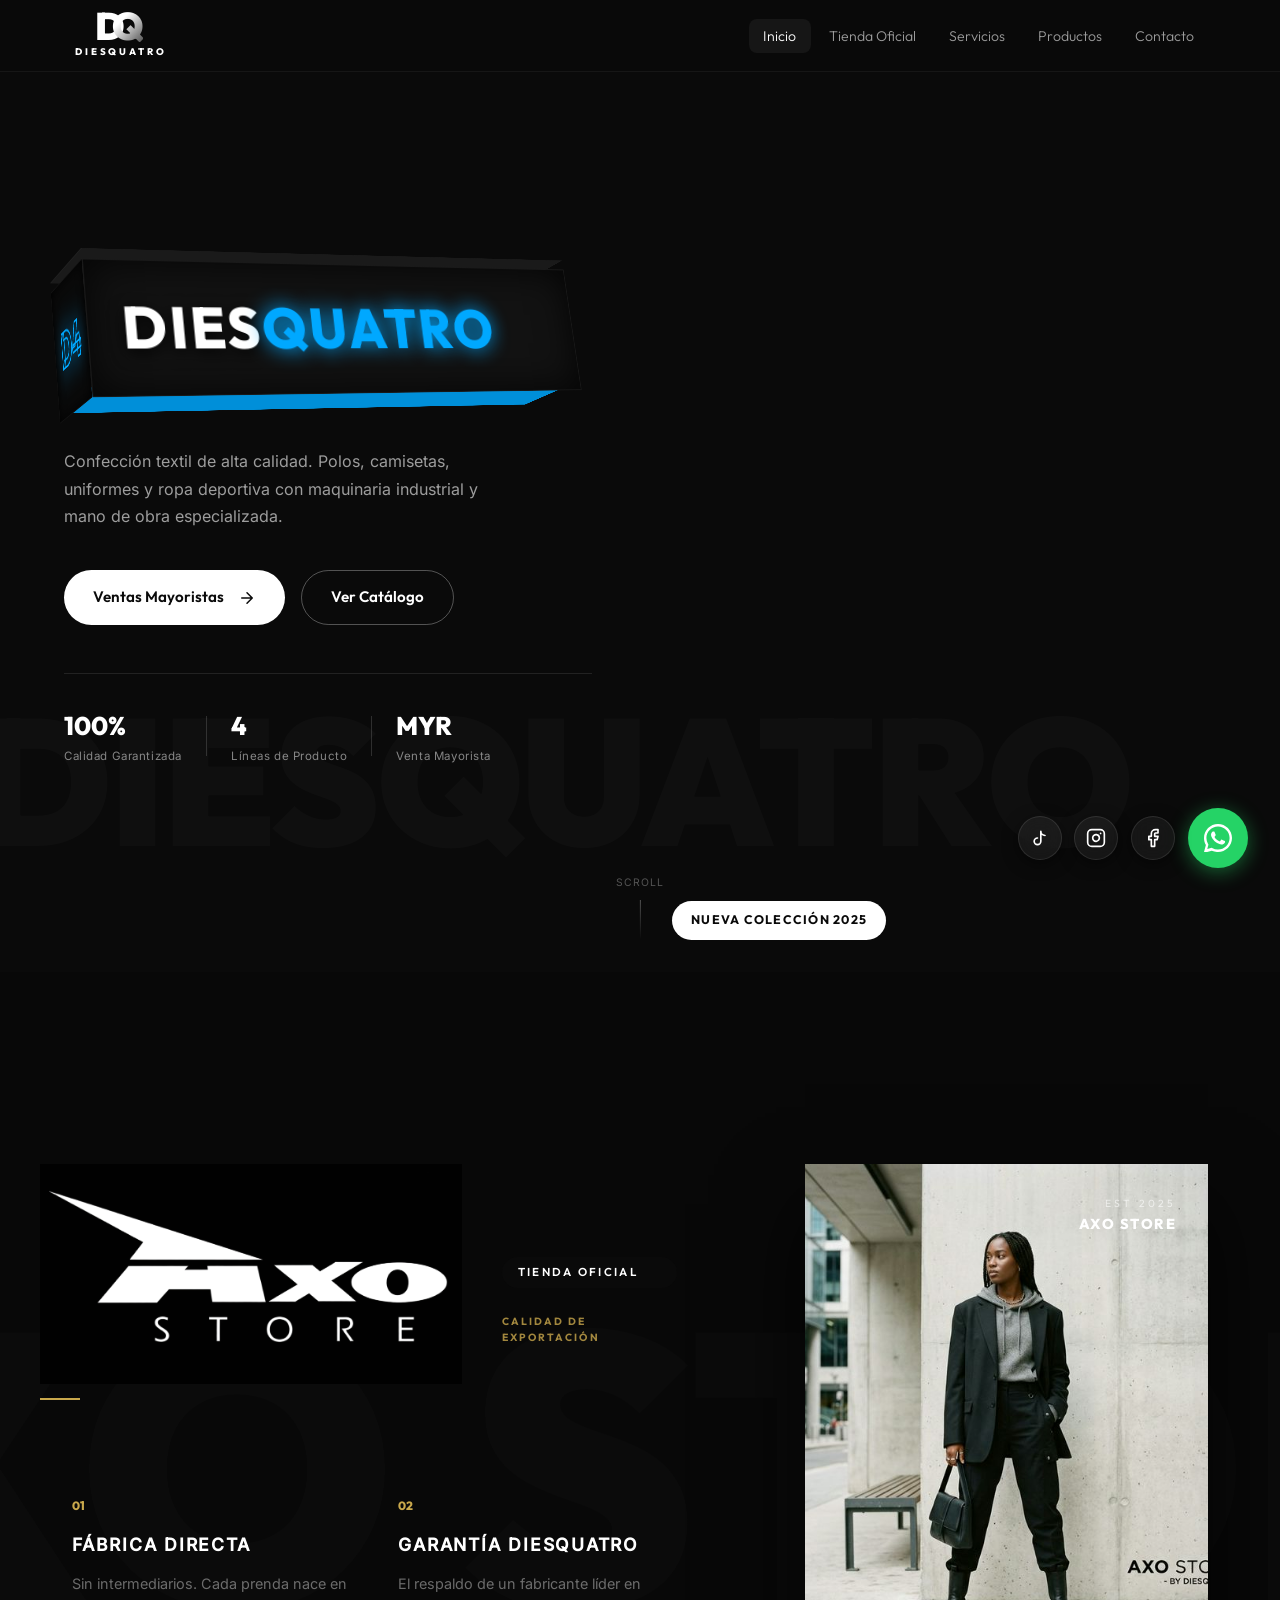
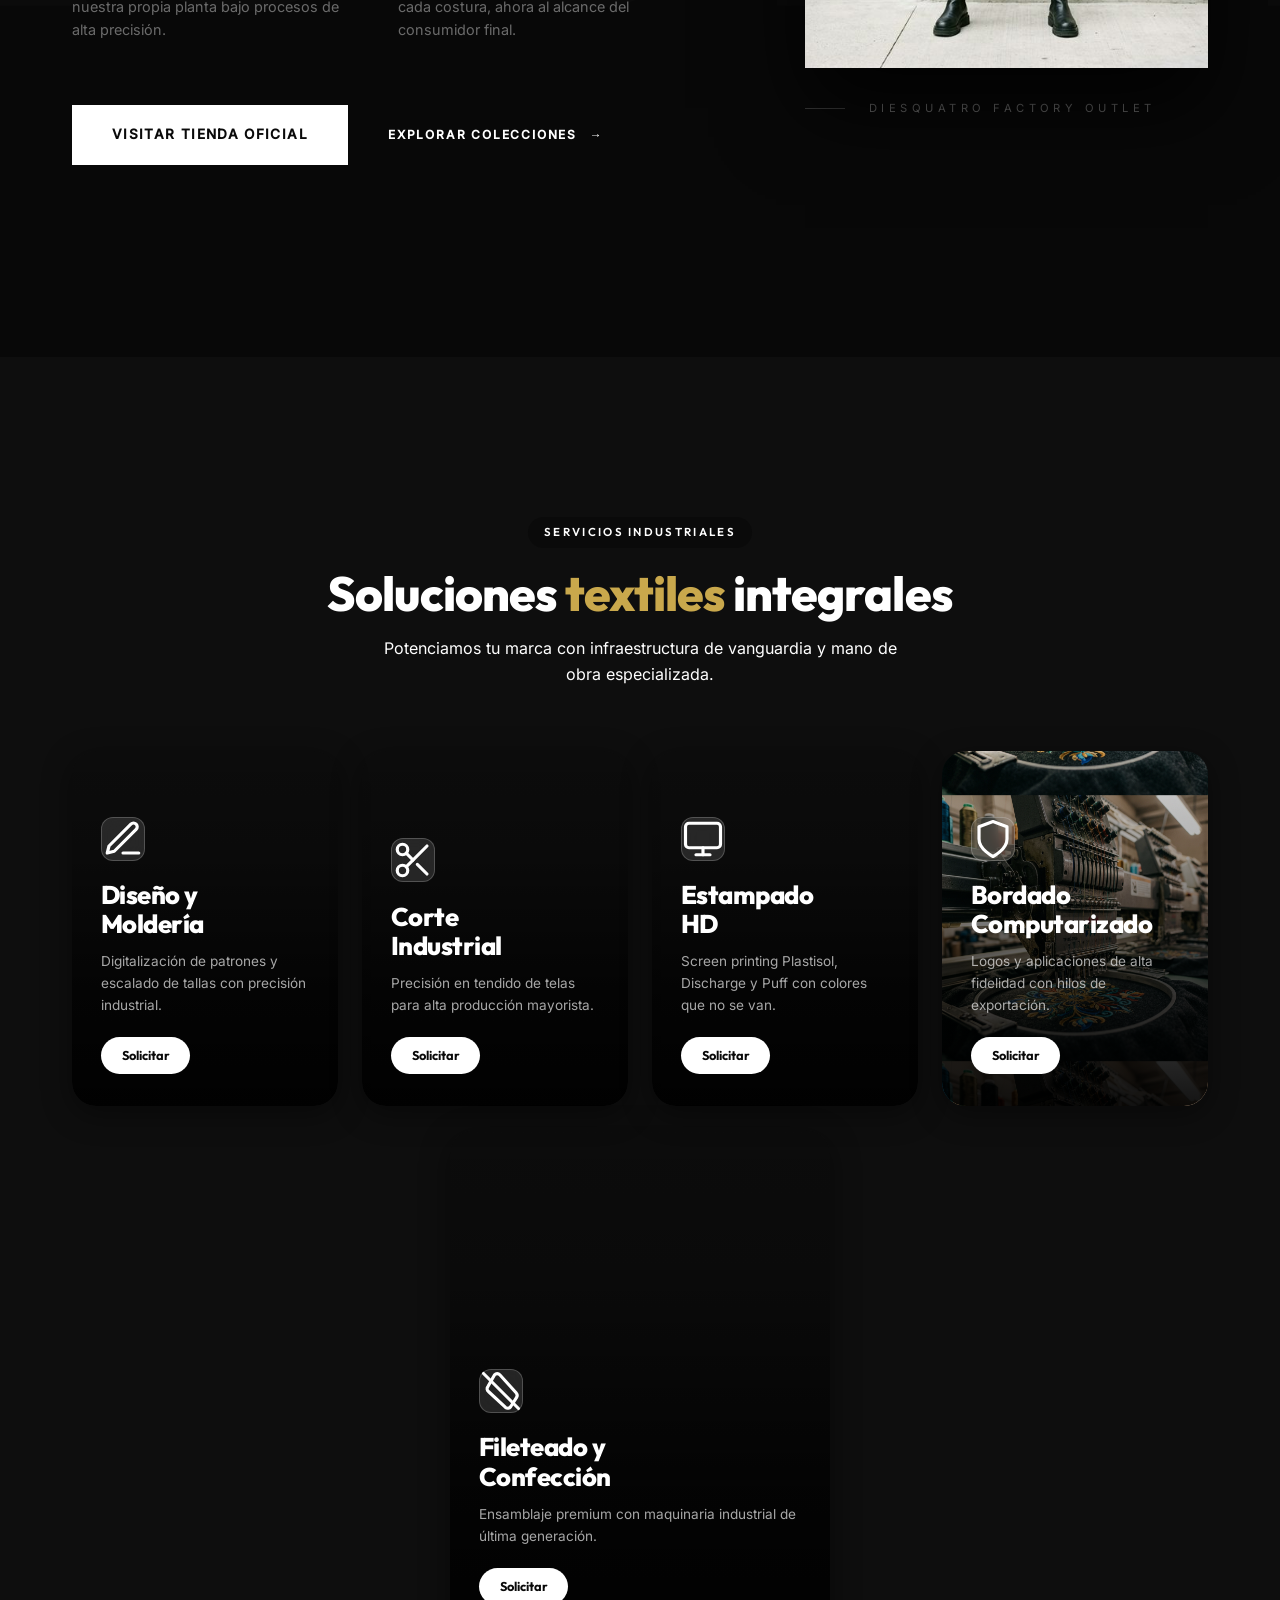
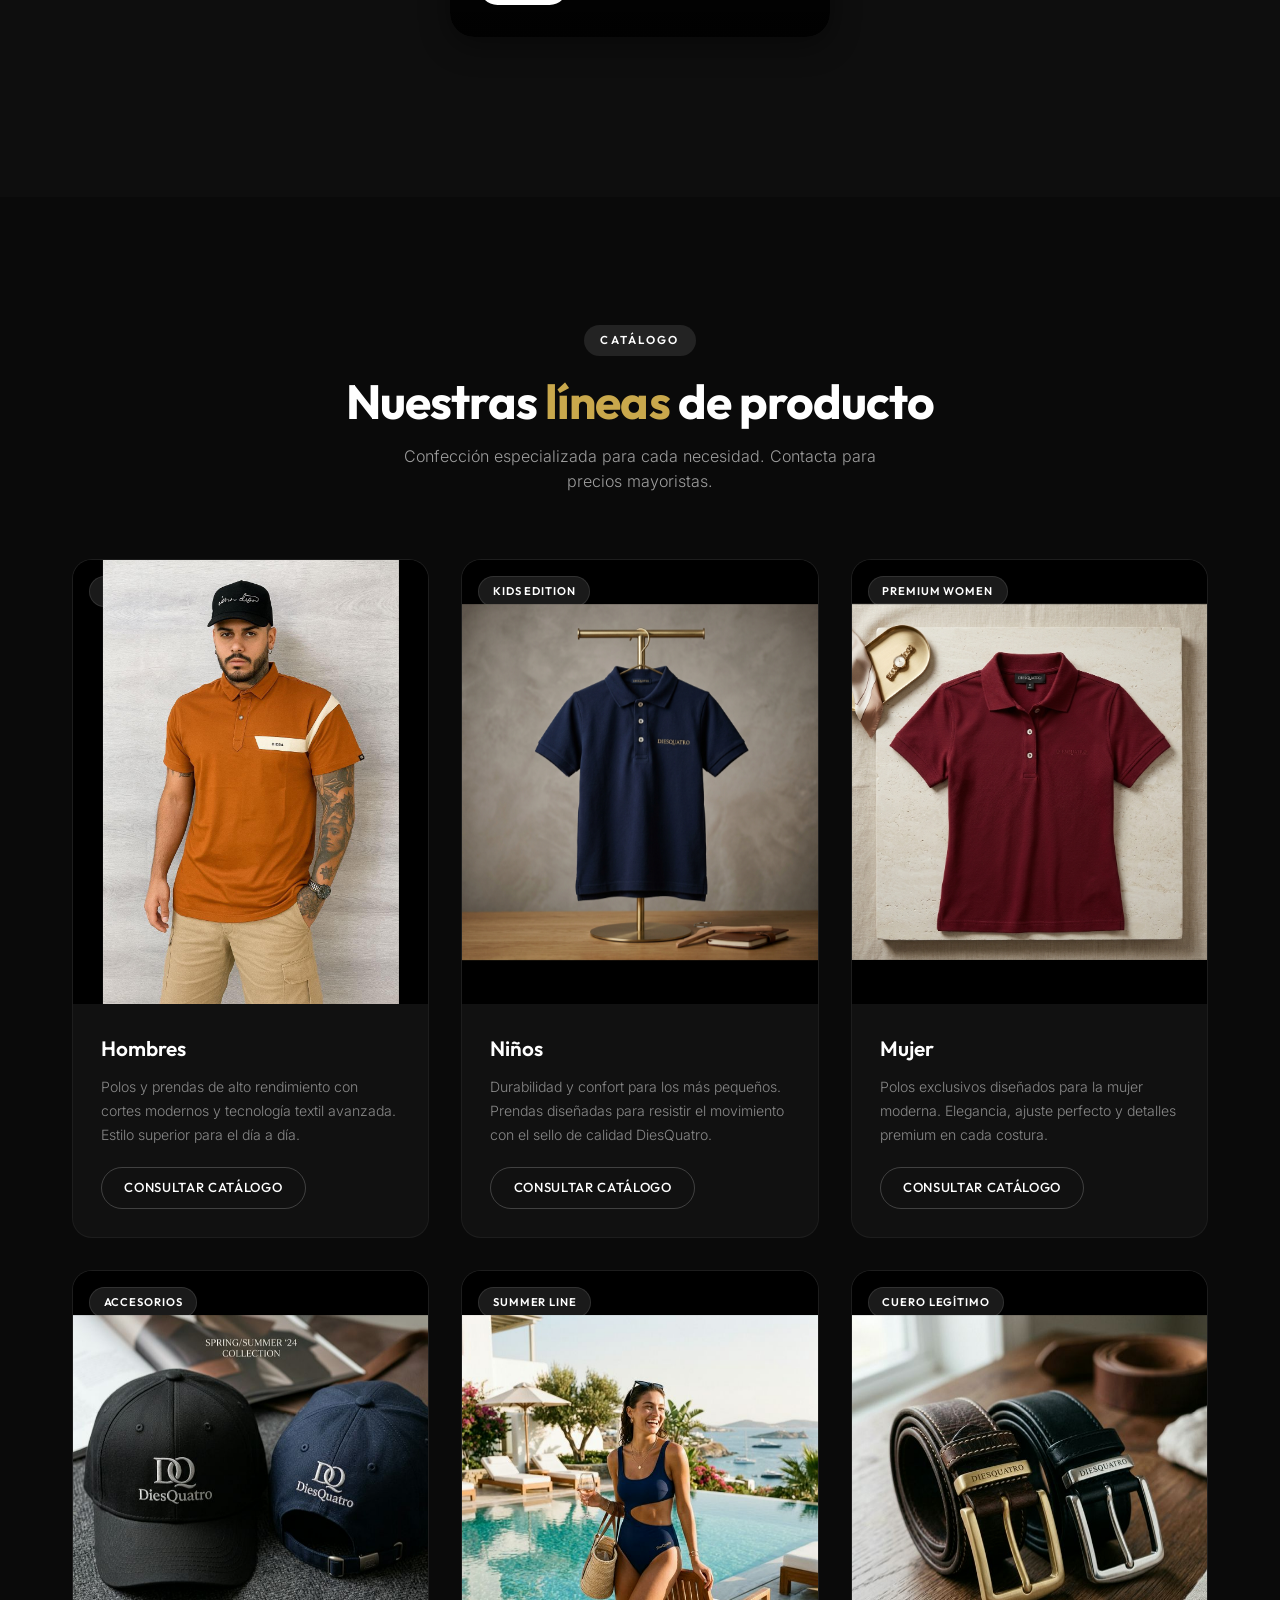
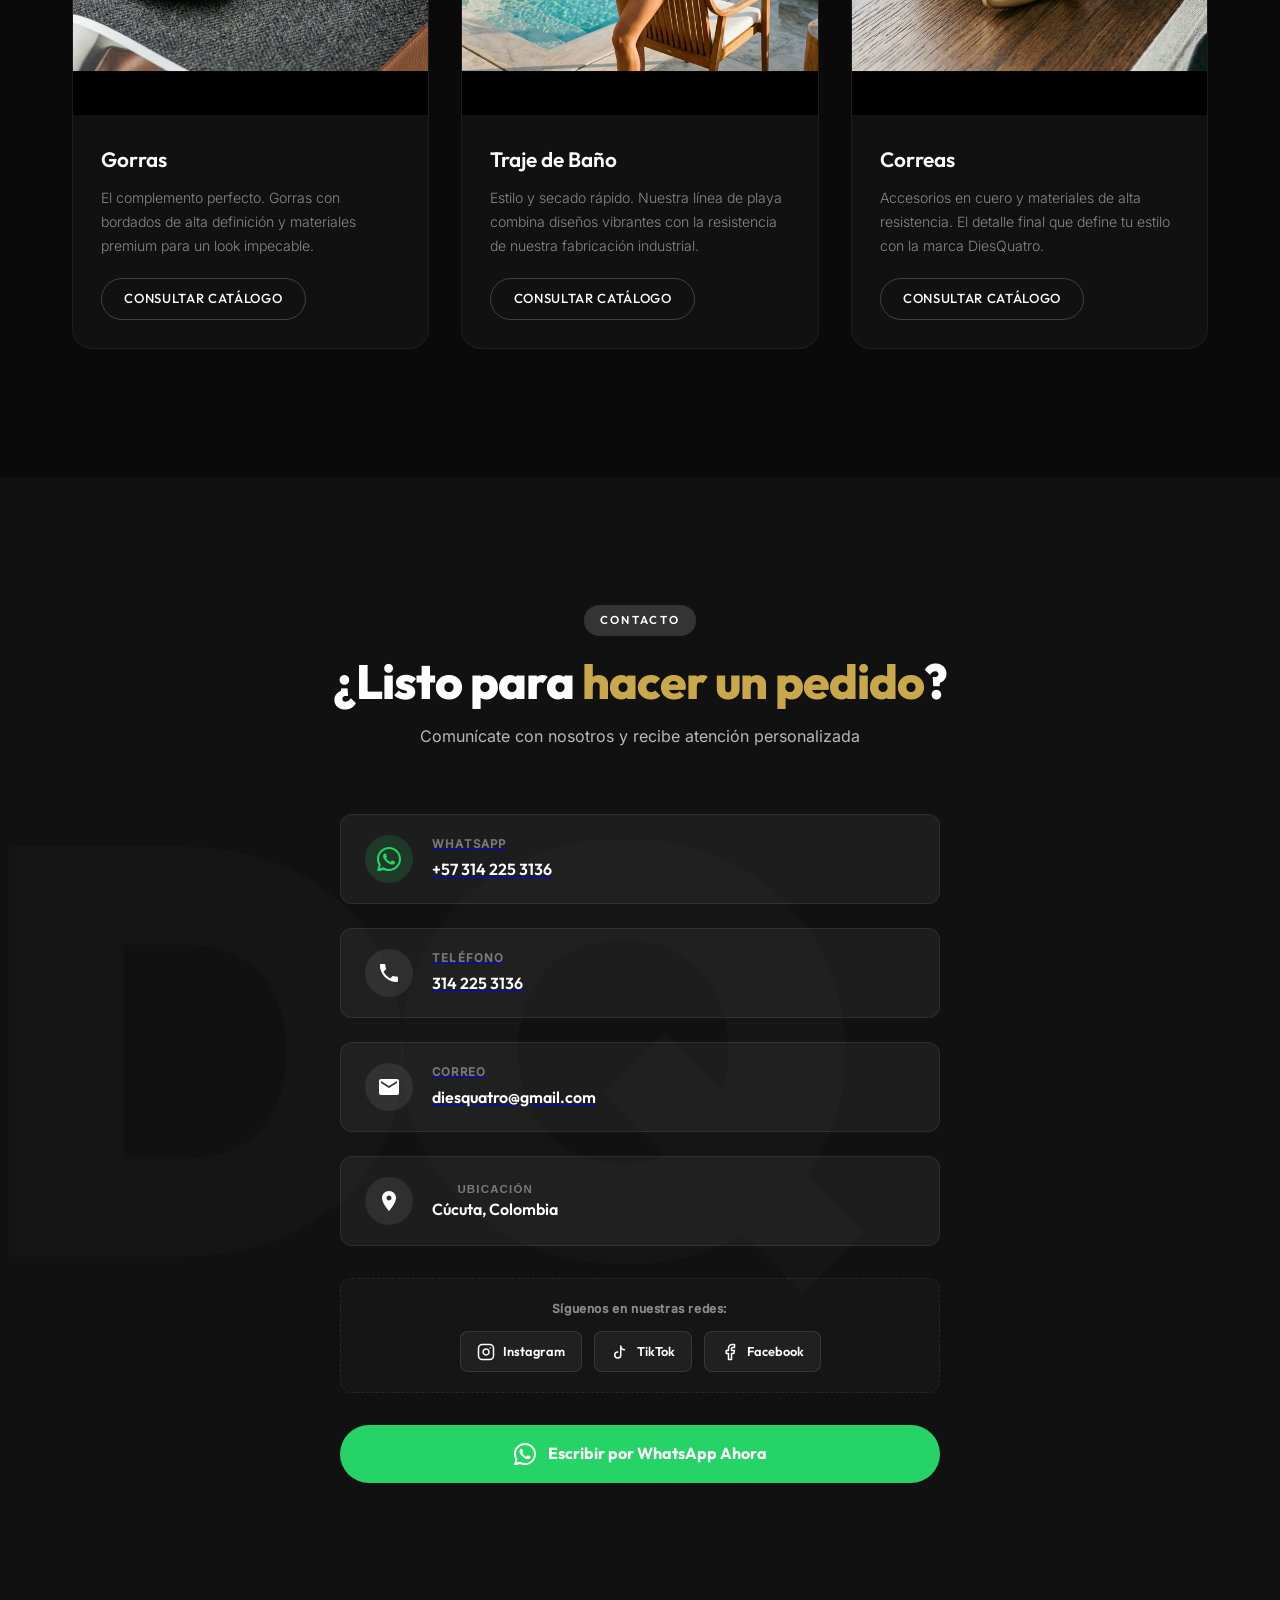
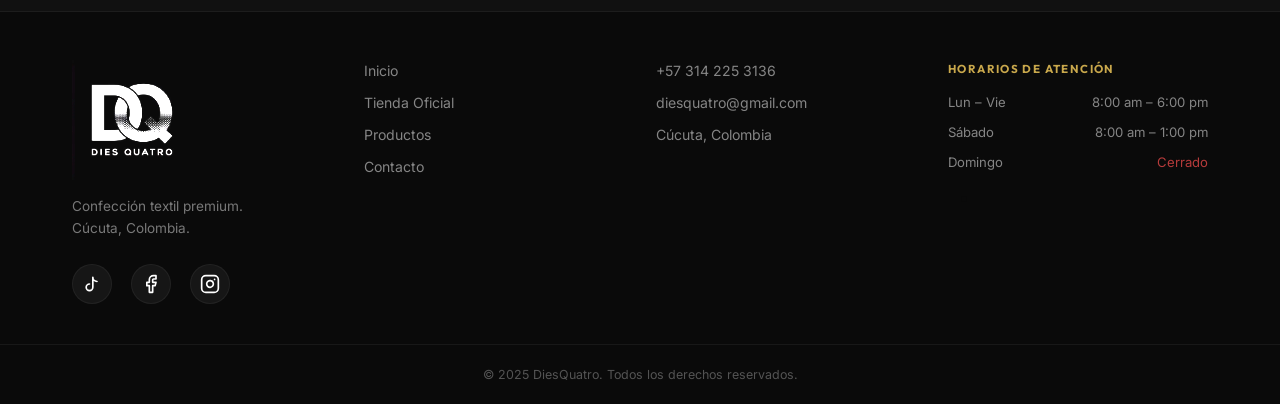
==== commit 95086cd5: "feat(mobile): Mega-optimizacion interactiva de usabilidad mobile y fix solapamiento swatches" ====
--- a/index.html
+++ b/index.html
@@ -334,13 +334,13 @@
         <div class="producto-card" id="card-hombres" data-reveal>
           <div class="producto-img-wrap">
             <div class="slide-container">
-              <img src="assets/img/hombres_real_1.jpg" alt="Polo Premium Real 1" class="producto-slider-img active" />
-              <img src="assets/img/hombres_real_2.jpg" alt="Polo Premium Real 2" class="producto-slider-img" />
-              <img src="assets/img/hombres_real_3.jpg" alt="Polo Premium Real 3" class="producto-slider-img" />
-              <img src="assets/img/hombres_real_4.jpg" alt="Polo Premium Real 4" class="producto-slider-img" />
-              <img src="assets/img/hombres_real_5.jpg" alt="Polo Premium Real 5" class="producto-slider-img" />
-              <img src="assets/img/hombres_coleccion.png" alt="Colección Hombres DiesQuatro" class="producto-slider-img" />
-            </div>
+              <img src="assets/img/catalogo de hombre/polo 1/WhatsApp Image 2026-03-24 at 7.00.54 PM (1).jpeg" alt="Polo Premium Real 1" class="producto-slider-img active" />
+              <img src="assets/img/catalogo de hombre/polo 2/WhatsApp Image 2026-03-24 at 7.01.16 PM (1).jpeg" alt="Polo Premium Real 2" class="producto-slider-img" />
+              <img src="assets/img/catalogo de hombre/polo 3/WhatsApp Image 2026-03-24 at 7.07.22 PM (1).jpeg" alt="Polo Premium Real 3" class="producto-slider-img" />
+              <img src="assets/img/catalogo de hombre/polo 4/WhatsApp Image 2026-03-24 at 7.08.00 PM (1).jpeg" alt="Polo Premium Real 4" class="producto-slider-img" />
+            </div>
+            <button class="slide-arrow prev" aria-label="Anterior"><svg viewBox="0 0 24 24"><polyline points="15 18 9 12 15 6"></polyline></svg></button>
+            <button class="slide-arrow next" aria-label="Siguiente"><svg viewBox="0 0 24 24"><polyline points="9 18 15 12 9 6"></polyline></svg></button>
             <div class="producto-badge">Elite Men</div>
           </div>
           <div class="producto-info">
@@ -354,11 +354,13 @@
         <div class="producto-card" id="card-ninos" data-reveal>
           <div class="producto-img-wrap">
             <div class="slide-container">
-              <img src="assets/img/ninos_polo_1_1774728589424.png" alt="Polo Niños Premium DiesQuatro" class="producto-slider-img active" />
-              <img src="assets/img/ninos_polo_2_1774728611220.png" alt="Polo Blanco Niños DiesQuatro" class="producto-slider-img" />
-              <img src="assets/img/ninos_polo_3_1774728633632.png" alt="Colección Polos Niños DiesQuatro" class="producto-slider-img" />
-              <img src="assets/img/ninos_coleccion.png" alt="Básicos Algodón Niños DiesQuatro" class="producto-slider-img" />
-            </div>
+              <img src="assets/img/catalogo de niños/ninos_polo_1_1774728589424.png" alt="Polo Niños Premium DiesQuatro" class="producto-slider-img active" />
+              <img src="assets/img/catalogo de niños/ninos_polo_3_1774728633632.png" alt="Polo Blanco Niños DiesQuatro" class="producto-slider-img" />
+              <img src="assets/img/catalogo de niños/ninos_3.png" alt="Colección Polos Niños DiesQuatro" class="producto-slider-img" />
+              <img src="assets/img/catalogo de niños/mujer_polo_3_1774728880085.png" alt="Básicos Algodón Niños DiesQuatro" class="producto-slider-img" />
+            </div>
+            <button class="slide-arrow prev" aria-label="Anterior"><svg viewBox="0 0 24 24"><polyline points="15 18 9 12 15 6"></polyline></svg></button>
+            <button class="slide-arrow next" aria-label="Siguiente"><svg viewBox="0 0 24 24"><polyline points="9 18 15 12 9 6"></polyline></svg></button>
             <div class="producto-badge">Kids Edition</div>
           </div>
           <div class="producto-info">
@@ -372,11 +374,13 @@
         <div class="producto-card" id="card-mujer" data-reveal>
           <div class="producto-img-wrap">
             <div class="slide-container">
-              <img src="assets/img/mujer_polo_1_1774728833602.png" alt="Polo Burgundy Premium DiesQuatro" class="producto-slider-img active" />
-              <img src="assets/img/mujer_polo_2_1774728855014.png" alt="Polo Negro Elegante DiesQuatro Mujer" class="producto-slider-img" />
-              <img src="assets/img/mujer_polo_3_1774728880085.png" alt="Colección Polos Neutros Mujer DiesQuatro" class="producto-slider-img" />
-              <img src="assets/img/mujer_polo_design.png" alt="Diseño Polo Mujer DiesQuatro" class="producto-slider-img" />
-            </div>
+              <img src="assets/img/catalogo de mujer/mujer_polo_1_1774728833602.png" alt="Polo Burgundy Premium DiesQuatro" class="producto-slider-img active" />
+              <img src="assets/img/catalogo de mujer/mujer_polo_2_1774728855014.png" alt="Polo Negro Elegante DiesQuatro Mujer" class="producto-slider-img" />
+              <img src="assets/img/catalogo de mujer/hombres_2.png" alt="Colección Polos Neutros Mujer DiesQuatro" class="producto-slider-img" />
+              <img src="assets/img/catalogo de mujer/mujer_polo_design.png" alt="Diseño Polo Mujer DiesQuatro" class="producto-slider-img" />
+            </div>
+            <button class="slide-arrow prev" aria-label="Anterior"><svg viewBox="0 0 24 24"><polyline points="15 18 9 12 15 6"></polyline></svg></button>
+            <button class="slide-arrow next" aria-label="Siguiente"><svg viewBox="0 0 24 24"><polyline points="9 18 15 12 9 6"></polyline></svg></button>
             <div class="producto-badge">Premium Women</div>
           </div>
           <div class="producto-info">
@@ -390,11 +394,13 @@
         <div class="producto-card" id="card-gorras" data-reveal>
           <div class="producto-img-wrap">
             <div class="slide-container">
-              <img src="assets/img/gorras_premium.png" alt="Gorras Premium DiesQuatro" class="producto-slider-img active" />
-              <img src="assets/img/gorras_ejemplo_parecida_1774729275453.png" alt="Gorra DQ Edición Especial" class="producto-slider-img" />
-              <img src="assets/img/sombrero_dq_1774729299508.png" alt="Sombrero Premium DQ" class="producto-slider-img" />
-              <img src="assets/img/gorra_visera_1774729333727.png" alt="Gorra Visera Playera DiesQuatro" class="producto-slider-img" />
-            </div>
+              <img src="assets/img/catalogo de gorras/gorras_premium.png" alt="Gorras Premium DiesQuatro" class="producto-slider-img active" />
+              <img src="assets/img/catalogo de gorras/gorras_ejemplo_parecida_1774729275453.png" alt="Gorra DQ Edición Especial" class="producto-slider-img" />
+              <img src="assets/img/catalogo de gorras/sombrero_dq_1774729299508.png" alt="Sombrero Premium DQ" class="producto-slider-img" />
+              <img src="assets/img/catalogo de gorras/gorra_visera_1774729333727.png" alt="Gorra Visera Playera DiesQuatro" class="producto-slider-img" />
+            </div>
+            <button class="slide-arrow prev" aria-label="Anterior"><svg viewBox="0 0 24 24"><polyline points="15 18 9 12 15 6"></polyline></svg></button>
+            <button class="slide-arrow next" aria-label="Siguiente"><svg viewBox="0 0 24 24"><polyline points="9 18 15 12 9 6"></polyline></svg></button>
             <div class="producto-badge">Accesorios</div>
           </div>
           <div class="producto-info">
@@ -408,11 +414,13 @@
         <div class="producto-card" id="card-trajes" data-reveal>
           <div class="producto-img-wrap">
             <div class="slide-container">
-              <img src="assets/img/traje_bano_premium.png" alt="Trajes de Baño DiesQuatro" class="producto-slider-img active" />
-              <img src="assets/img/traje_bano_1_1774730772528.png" alt="Traje de Baño DQ Mujer" class="producto-slider-img" />
-              <img src="assets/img/traje_bano_2_1774730796168.png" alt="Pantaloneta DiesQuatro Hombre" class="producto-slider-img" />
-              <img src="assets/img/traje_bano_3_1774730821676.png" alt="Bikini Dies4uatro Premium" class="producto-slider-img" />
-            </div>
+              <img src="assets/img/catalogo de traje de  baño/traje_bano_premium.png" alt="Trajes de Baño" class="producto-slider-img active" />
+              <img src="assets/img/catalogo de traje de  baño/traje_bano_1_1774730772528.png" alt="Traje de Baño 1" class="producto-slider-img" />
+              <img src="assets/img/catalogo de traje de  baño/traje_bano_2_1774730796168.png" alt="Traje de Baño 2" class="producto-slider-img" />
+              <img src="assets/img/catalogo de traje de  baño/traje_bano_3_1774730821676.png" alt="Traje de baño 3" class="producto-slider-img" />
+            </div>
+            <button class="slide-arrow prev" aria-label="Anterior"><svg viewBox="0 0 24 24"><polyline points="15 18 9 12 15 6"></polyline></svg></button>
+            <button class="slide-arrow next" aria-label="Siguiente"><svg viewBox="0 0 24 24"><polyline points="9 18 15 12 9 6"></polyline></svg></button>
             <div class="producto-badge">Summer Line</div>
           </div>
           <div class="producto-info">
@@ -426,11 +434,13 @@
         <div class="producto-card" id="card-correas" data-reveal>
           <div class="producto-img-wrap">
             <div class="slide-container">
-              <img src="assets/img/correas_cuero.png" alt="Correas Premium DiesQuatro" class="producto-slider-img active" />
-              <img src="assets/img/correas_1_1774730995836.png" alt="Correa Cuero Café DiesQuatro" class="producto-slider-img" />
-              <img src="assets/img/correas_2_1774731019971.png" alt="Correa Moderna Negra Hebilla Plata DiesQuatro" class="producto-slider-img" />
-              <img src="assets/img/correas_3_1774731045485.png" alt="Cinturones de Lujo Artesanales DiesQuatro" class="producto-slider-img" />
-            </div>
+              <img src="assets/img/catalogo de correas/correas_cuero.png" alt="Correas Premium DiesQuatro" class="producto-slider-img active" />
+              <img src="assets/img/catalogo de correas/correas_1_1774730995836.png" alt="Correa Cuero Café DiesQuatro" class="producto-slider-img" />
+              <img src="assets/img/catalogo de correas/correas_2_1774731019971.png" alt="Correa Moderna Negra Hebilla Plata DiesQuatro" class="producto-slider-img" />
+              <img src="assets/img/catalogo de correas/correas_3_1774731045485.png" alt="Cinturones de Lujo Artesanales DiesQuatro" class="producto-slider-img" />
+            </div>
+            <button class="slide-arrow prev" aria-label="Anterior"><svg viewBox="0 0 24 24"><polyline points="15 18 9 12 15 6"></polyline></svg></button>
+            <button class="slide-arrow next" aria-label="Siguiente"><svg viewBox="0 0 24 24"><polyline points="9 18 15 12 9 6"></polyline></svg></button>
             <div class="producto-badge">Cuero Legítimo</div>
           </div>
           <div class="producto-info">
@@ -629,8 +639,18 @@
     <header class="pc-header">
       <div class="logo-dq-wrap">
         <span class="logo-d">D</span><span class="logo-q">Q</span>
-        <span style="font-family: 'Outfit'; font-size: 0.7rem; letter-spacing: 0.2rem; margin-left: 1rem; color: var(--pc-accent);">HOMMES ÉLITE</span>
-      </div>
+        <span style="font-family: 'Outfit'; font-size: 0.7rem; letter-spacing: 0.2rem; margin-left: 1rem; color: var(--pc-accent);" id="pc-header-title">HOMMES ÉLITE</span>
+      </div>
+      
+      <div class="pc-filters">
+        <button class="pc-filter-btn active" data-cat="hombres">HOMBRES</button>
+        <button class="pc-filter-btn" data-cat="mujer">MUJER</button>
+        <button class="pc-filter-btn" data-cat="ninos">NIÑOS</button>
+        <button class="pc-filter-btn" data-cat="accesorios">ACCESORIOS</button>
+        <button class="pc-filter-btn" data-cat="playa">PLAYA</button>
+        <button class="pc-filter-btn" data-cat="cuero">CUERO</button>
+      </div>
+
       <button class="pc-close-btn" id="pc-close-btn">CERRAR BOUTIQUE</button>
     </header>
 
--- a/assets/css/style.css
+++ b/assets/css/style.css
@@ -884,19 +884,24 @@
 .productos .section-header .section-sub { color: rgba(255,255,255,0.6); font-weight: 300; }
 .productos-grid {
   display: grid;
-  grid-template-columns: repeat(auto-fit, minmax(350px, 1fr));
-  gap: 3rem;
+  grid-template-columns: repeat(3, 1fr);
+  gap: 2rem;
 }
 @media (max-width: 992px) {
   .productos-grid {
-    grid-template-columns: repeat(auto-fit, minmax(300px, 1fr));
-    gap: 2rem;
+    grid-template-columns: repeat(2, 1fr);
+    gap: 1.5rem;
   }
 }
 @media (max-width: 600px) {
   .productos-grid {
     grid-template-columns: 1fr;
-    gap: 2.5rem;
+    gap: 2rem;
+  }
+  .producto-card {
+    max-width: 340px;
+    width: 88%;
+    margin: 0 auto;
   }
 }
 .producto-card {
@@ -904,11 +909,12 @@
   overflow: hidden;
   border: 1px solid rgba(255,255,255,0.05);
   background: var(--black-2);
-  transition: transform 0.5s cubic-bezier(0.165, 0.84, 0.44, 1), 
-              box-shadow 0.5s ease, 
-              border-color 0.4s ease;
-}
-.producto-card:hover { transform: translateY(-10px); box-shadow: 0 25px 60px rgba(0,0,0,0.7); border-color: rgba(255,255,255,0.2); }
+  transition: box-shadow 0.4s ease, border-color 0.4s ease;
+}
+.producto-card:hover { 
+  box-shadow: 0 10px 30px rgba(0,0,0,0.5); 
+  border-color: rgba(255,255,255,0.2); 
+}
 .producto-img-wrap { position: relative; overflow: hidden; aspect-ratio: 4/5; background: #050505; }
 .producto-img-real {
   width: 100%; height: 100%;
@@ -924,16 +930,32 @@
 }
 /* ==================== PRODUCT CAROUSEL ==================== */
 .slide-container { position: relative; width: 100%; height: 100%; background: black; }
+.slide-arrow {
+  position: absolute; top: 50%; transform: translateY(-50%);
+  background: rgba(0,0,0,0.5); border: 1px solid rgba(255,255,255,0.2);
+  color: var(--white); width: 36px; height: 36px;
+  display: flex; align-items: center; justify-content: center;
+  border-radius: 50%; cursor: pointer; z-index: 10; opacity: 0;
+  transition: all 0.3s ease; padding: 0;
+}
+.producto-card:hover .slide-arrow { opacity: 1; }
+.slide-arrow:hover { background: var(--accent); border-color: var(--accent); }
+.slide-arrow svg { width: 18px; height: 18px; stroke: currentColor; fill: none; stroke-width: 2; }
+.slide-arrow.prev { left: 1rem; }
+.slide-arrow.next { right: 1rem; }
+
+@media (hover: none), (max-width: 992px) {
+  .slide-arrow { opacity: 1; background: rgba(0,0,0,0.6); }
+}
+
 .producto-slider-img {
   position: absolute; top: 0; left: 0;
   width: 100%; height: 100%;
   object-fit: contain;
   opacity: 0;
-  transition: opacity 1.5s ease-in-out, transform 4s ease;
-  transform: scale(1.05);
-}
-.producto-slider-img.active { opacity: 1; transform: scale(1); z-index: 1; }
-.producto-card:hover .producto-slider-img.active { transform: scale(1.08); }
+  transition: opacity 1s ease-in-out;
+}
+.producto-slider-img.active { opacity: 1; z-index: 1; }
 .producto-card:hover .producto-img-placeholder { transform: scale(1.04); }
 .img-polos { background: linear-gradient(135deg, #1a1a1a 0%, #3a3a3a 100%); }
 .img-camisetas { background: linear-gradient(135deg, #2a2a2a 0%, #555 100%); }
@@ -1557,6 +1579,11 @@
   .hero-image-wrap { min-height: 55vw; }
   .hero-content { padding: 4rem 2rem 2rem; }
   .nosotros .section-container { grid-template-columns: 1fr; gap: 3rem; }
+  /* Tienda editorial grid */
+  .tienda-editorial-grid { grid-template-columns: 1fr; gap: 4rem; }
+  .tienda-editorial-columns { grid-template-columns: 1fr 1fr; gap: 2rem; }
+  .axo-logo-wrap { width: 100%; max-width: 340px; margin-left: 0; }
+  .tienda-actions { flex-direction: column; align-items: flex-start; gap: 1.5rem; }
   .nosotros-right { grid-template-columns: 1fr 1fr 1fr; }
   .contacto-grid { grid-template-columns: 1fr; gap: 2.5rem; }
   .footer-container { grid-template-columns: 1fr; gap: 1.5rem; }
@@ -1587,8 +1614,10 @@
   .nav-link:hover, .nav-link.active { background: transparent; color: var(--accent); }
   .hamburger { display: flex; }
   .nav-wa { display: none; }
-  .productos-grid { grid-template-columns: 1fr; }
+  .productos-grid { grid-template-columns: 1fr; gap: 1.5rem; }
   .nosotros-right { grid-template-columns: 1fr; }
+  .tienda-editorial-columns { grid-template-columns: 1fr; }
+  .section-container { padding: 0 1.25rem; }
   .hero-stats { 
     flex-wrap: nowrap; 
     gap: 0.2rem; 
@@ -1622,10 +1651,26 @@
   .btn-primary, .btn-secondary { 
     text-align: center; 
     justify-content: center; 
-    padding: 0.75rem 1.2rem; 
-    font-size: 0.85rem; 
+    padding: 0.85rem 1.2rem; 
+    font-size: 0.9rem;
+    min-height: 48px;
   }
   .contacto-form-wrap { padding: 1.5rem; }
+
+  /* Tarjetas del portal en mobile pequeño */
+  .producto-info { padding: 1rem; }
+  .producto-info h3 { font-size: 1rem; }
+  .producto-info p { font-size: 0.78rem; margin-bottom: 0.85rem; }
+  .btn-producto { 
+    display: block; width: 100%; text-align: center;
+    padding: 0.75rem 1rem; font-size: 0.8rem;
+    min-height: 44px; 
+  }
+  /* Flechas más grandes para dedos en mobile */
+  .slide-arrow { width: 44px; height: 44px; }
+  .slide-arrow svg { width: 22px; height: 22px; }
+  .slide-arrow.prev { left: 0.5rem; }
+  .slide-arrow.next { right: 0.5rem; }
 }
 
 /* ==================== MODAL ==================== */
--- a/assets/css/premium_catalog.css
+++ b/assets/css/premium_catalog.css
@@ -8,6 +8,7 @@
   --pc-glass: rgba(255, 255, 255, 0.03);
   --pc-glass-border: rgba(255, 255, 255, 0.1);
   --pc-transition: 0.5s cubic-bezier(0.16, 1, 0.3, 1);
+  --chamfer: 15px;
 }
 
 #premium-catalog-overlay {
@@ -42,14 +43,15 @@
 .pc-loader.fade-out { opacity: 0; pointer-events: none; }
 
 .pc-header {
-  padding: 2rem;
+  padding: 1.5rem 2rem;
   display: flex;
   justify-content: space-between;
   align-items: center;
   position: sticky;
   top: 0;
   z-index: 10;
-  backdrop-filter: blur(10px);
+  backdrop-filter: blur(15px);
+  background: rgba(10, 10, 10, 0.8);
   border-bottom: 1px solid var(--pc-glass-border);
 }
 
@@ -57,19 +59,57 @@
   background: none;
   border: 1px solid var(--pc-glass-border);
   color: #fff;
-  padding: 0.5rem 1rem;
-  font-family: 'Outfit', sans-serif;
+  padding: 0.6rem 1.5rem;
+  font-family: 'Outfit', sans-serif;
+  font-size: 0.8rem;
+  font-weight: 700;
+  letter-spacing: 0.1em;
   cursor: pointer;
   transition: 0.3s;
-  clip-path: polygon(10px 0, 100% 0, 100% calc(100% - 10px), calc(100% - 10px) 100%, 0 100%, 0 10px);
-}
-
-.pc-close-btn:hover { background: #fff; color: #000; }
+  clip-path: polygon(var(--chamfer) 0, 100% 0, 100% calc(100% - var(--chamfer)), calc(100% - var(--chamfer)) 100%, 0 100%, 0 var(--chamfer));
+}
+
+.pc-filters {
+  display: flex;
+  gap: 1rem;
+  overflow-x: auto;
+  padding: 0 1rem;
+  scrollbar-width: none;
+  -ms-overflow-style: none;
+}
+.pc-filters::-webkit-scrollbar {
+  display: none;
+}
+.pc-filter-btn {
+  background: none;
+  border: 1px solid var(--pc-glass-border);
+  color: var(--pc-text-dim);
+  padding: 0.4rem 1rem;
+  font-family: 'Outfit', sans-serif;
+  font-size: 0.7rem;
+  font-weight: 600;
+  letter-spacing: 0.1em;
+  cursor: pointer;
+  transition: 0.3s;
+  white-space: nowrap;
+  clip-path: polygon(8px 0, 100% 0, 100% calc(100% - 8px), calc(100% - 8px) 100%, 0 100%, 0 8px);
+}
+.pc-filter-btn:hover {
+  color: #fff;
+  border-color: rgba(255,255,255,0.3);
+}
+.pc-filter-btn.active {
+  color: #000;
+  background: var(--pc-accent);
+  border-color: var(--pc-accent);
+}
+
+.pc-close-btn:hover { background: #fff; color: #000; transform: translateY(-2px); }
 
 .pc-grid {
   display: grid;
-  grid-template-columns: repeat(auto-fill, minmax(320px, 1fr));
-  gap: 2rem;
+  grid-template-columns: repeat(auto-fill, minmax(380px, 1fr));
+  gap: 2.5rem;
   padding: 4rem 2rem;
   max-width: 1400px;
   margin: 0 auto;
@@ -79,22 +119,28 @@
 .pc-card {
   background: var(--pc-surface);
   position: relative;
-  transition: var(--pc-transition);
-  perspective: 1000px;
+  perspective: 1500px;
   cursor: pointer;
-  clip-path: polygon(20px 0, 100% 0, 100% calc(100% - 20px), calc(100% - 20px) 100%, 0 100%, 0 20px);
+  clip-path: polygon(var(--chamfer) 0, 100% 0, 100% calc(100% - var(--chamfer)), calc(100% - var(--chamfer)) 100%, 0 100%, 0 var(--chamfer));
   border: 1px solid var(--pc-glass-border);
-}
+  transition: border-color 0.4s ease;
+}
+
+.pc-card:hover {
+  border-color: var(--pc-accent);
+}
+.pc-card:hover .slide-arrow { opacity: 1; }
 
 .pc-card-inner {
-  padding: 1.5rem;
+  padding: 0;
+  padding-bottom: 1.5rem;
   transition: transform 0.1s ease-out;
   transform-style: preserve-3d;
 }
 
 .pc-img-box {
   width: 100%;
-  aspect-ratio: 4/5;
+  aspect-ratio: 3/4;
   background: #000;
   overflow: hidden;
   margin-bottom: 1.5rem;
@@ -105,62 +151,96 @@
   width: 100%;
   height: 100%;
   object-fit: cover;
-  transition: opacity 0.4s ease, transform 0.6s ease;
+  transition: opacity 0.5s ease-in-out, transform 0.8s cubic-bezier(0.16, 1, 0.3, 1), filter 0.4s ease;
+  will-change: transform, opacity, filter;
+}
+
+.pc-main-img.changing {
+  opacity: 0.6;
+  transform: scale(0.96);
+  filter: blur(5px);
+}
+
+.pc-card:hover .pc-main-img {
+  transform: scale(1.1);
+}
+
+.pc-badge {
+  position: absolute;
+  top: 1rem;
+  left: 1rem;
+  background: var(--pc-accent);
+  color: #000;
+  padding: 0.3rem 0.8rem;
+  font-size: 0.65rem;
+  font-weight: 900;
+  letter-spacing: 0.1em;
+  transform: skewX(-10deg);
+  z-index: 2;
 }
 
 .pc-info {
   display: flex;
   flex-direction: column;
   gap: 0.5rem;
+  padding: 0 1.5rem;
 }
 
 .pc-category {
   font-size: 0.7rem;
   text-transform: uppercase;
-  letter-spacing: 0.2em;
+  letter-spacing: 0.25em;
   color: var(--pc-accent);
 }
 
 .pc-name {
   font-family: 'Outfit', sans-serif;
-  font-size: 1.2rem;
+  font-size: 1.3rem;
   font-weight: 700;
   color: #fff;
+  margin: 0.2rem 0;
 }
 
 .pc-bottom {
   display: flex;
   justify-content: space-between;
   align-items: center;
-  margin-top: 1rem;
+  margin-top: 1.2rem;
 }
 
 .pc-price {
   font-weight: 900;
-  font-size: 1.1rem;
-  color: #fff;
+  font-size: 1.2rem;
+  color: #fff;
+  font-family: 'Outfit', sans-serif;
 }
 
 /* --- SWATCHES --- */
 .pc-swatches {
   display: flex;
-  gap: 0.5rem;
+  gap: 0.8rem;
+  align-items: center;
 }
 
 .pc-swatch {
-  width: 12px;
-  height: 12px;
+  width: 20px;
+  height: 20px;
   border-radius: 50%;
-  border: 1px solid rgba(255,255,255,0.3);
+  border: 2px solid rgba(255,255,255,0.2);
   cursor: pointer;
-  transition: 0.3s;
+  transition: 0.3s cubic-bezier(0.175, 0.885, 0.32, 1.275);
   background-size: cover;
+  background-position: center;
+}
+
+.pc-swatch:hover {
+  transform: scale(1.2);
 }
 
 .pc-swatch.active {
   border-color: #fff;
   transform: scale(1.3);
-  box-shadow: 0 0 10px rgba(255,255,255,0.5);
+  box-shadow: 0 0 12px rgba(255,255,255,0.4);
 }
 
 /* --- DETAIL MODAL --- */
@@ -168,15 +248,15 @@
   position: fixed;
   inset: 0;
   z-index: 4000;
-  background: rgba(0,0,0,0.9);
-  backdrop-filter: blur(20px);
+  background: rgba(0,0,0,0.92);
+  backdrop-filter: blur(25px);
   display: flex;
   align-items: center;
   justify-content: center;
   padding: 2rem;
   opacity: 0;
   visibility: hidden;
-  transition: 0.4s;
+  transition: all 0.5s cubic-bezier(0.16, 1, 0.3, 1);
 }
 
 #pc-detail-modal.active {
@@ -185,43 +265,197 @@
 }
 
 .pc-detail-inner {
-  background: #111;
-  max-width: 1000px;
+  background: #0d0d0d;
+  max-width: 1100px;
   width: 100%;
   display: grid;
   grid-template-columns: 1fr 1fr;
   clip-path: polygon(30px 0, 100% 0, 100% calc(100% - 30px), calc(100% - 30px) 100%, 0 100%, 0 30px);
   border: 1px solid var(--pc-glass-border);
+  box-shadow: 0 50px 100px rgba(0,0,0,0.5);
 }
 
 .pc-detail-img-box {
+  width: 100%;
+  aspect-ratio: 3/4;
   background: #000;
+  overflow: hidden;
+}
+
+.pc-detail-img-box img {
+  width: 100%;
+  height: 100%;
+  object-fit: cover;
+  transition: opacity 0.5s ease-in-out, transform 0.8s cubic-bezier(0.16, 1, 0.3, 1), filter 0.4s ease;
+  will-change: transform, opacity, filter;
+}
+
+.pc-detail-img-box img.changing {
+  opacity: 0.6;
+  transform: scale(0.96);
+  filter: blur(5px);
 }
 
 .pc-detail-content {
-  padding: 3rem;
+  padding: 4rem;
   display: flex;
   flex-direction: column;
   justify-content: center;
+}
+
+.pc-detail-header span {
+  font-size: 0.8rem;
+  letter-spacing: 0.3em;
+  color: var(--pc-accent);
+  display: block;
+  margin-bottom: 0.5rem;
+}
+
+.pc-detail-header h2 {
+  font-family: 'Outfit', sans-serif;
+  font-size: 2.8rem;
+  font-weight: 800;
+  color: #fff;
+  line-height: 1.1;
+  margin-bottom: 1.5rem;
+}
+
+.pc-detail-desc {
+  color: var(--pc-text-dim);
+  font-size: 1rem;
+  line-height: 1.6;
+  margin-bottom: 2rem;
+}
+
+.pc-detail-price {
+  font-family: 'Outfit', sans-serif;
+  font-size: 2rem;
+  font-weight: 900;
+  color: #fff;
+  margin-bottom: 2.5rem;
+  border-bottom: 1px solid var(--pc-glass-border);
+  padding-bottom: 1rem;
+}
+
+.pc-detail-options {
+  display: flex;
+  flex-direction: column;
+  gap: 2rem;
+  margin-bottom: 3rem;
+}
+
+.pc-option-group label {
+  display: block;
+  font-size: 0.7rem;
+  text-transform: uppercase;
+  letter-spacing: 0.2em;
+  color: #fff;
+  margin-bottom: 1.2rem;
+}
+
+/* Tallas */
+.pc-size-selector {
+  display: flex;
+  gap: 0.5rem;
+}
+
+.size-opt {
+  flex: 1;
+  background: none;
+  border: 1px solid var(--pc-glass-border);
+  color: #fff;
+  padding: 0.8rem;
+  font-family: 'Outfit', sans-serif;
+  font-weight: 700;
+  cursor: pointer;
+  transition: 0.3s;
+}
+
+.size-opt.active {
+  background: #fff;
+  color: #000;
+  border-color: #fff;
+}
+
+/* Selector de Color (Detalle Modal) */
+.pc-detail-options .pc-swatches {
+  gap: 1.2rem;
+}
+
+.pc-detail-options .pc-swatch {
+  width: 48px;
+  height: 48px;
+  border-width: 3px;
+  box-shadow: 0 5px 15px rgba(0,0,0,0.5);
+}
+
+.pc-detail-options .pc-swatch.active {
+  transform: scale(1.2);
+  border-color: #fff;
+  box-shadow: 0 0 25px rgba(255,255,255,0.4), inset 0 0 10px rgba(0,0,0,0.6);
 }
 
 .pc-whatsapp-btn {
   background: #25d366;
   color: #000;
   text-decoration: none;
-  padding: 1rem 2rem;
-  font-weight: 800;
+  padding: 1.2rem 2rem;
+  font-weight: 900;
   text-align: center;
-  margin-top: 2rem;
-  transition: 0.3s;
+  transition: 0.4s cubic-bezier(0.16, 1, 0.3, 1);
   clip-path: polygon(10px 0, 100% 0, 100% calc(100% - 10px), calc(100% - 10px) 100%, 0 100%, 0 10px);
-}
-
-.pc-whatsapp-btn:hover { background: #128c7e; color: #fff; transform: translateY(-3px); }
+  letter-spacing: 0.1em;
+  font-size: 0.9rem;
+}
+
+.pc-whatsapp-btn:hover { background: #fff; transform: translateY(-5px); box-shadow: 0 10px 20px rgba(0,0,0,0.3); }
 
 /* Mobile */
 @media (max-width: 768px) {
-  .pc-grid { grid-template-columns: 1fr 1fr; gap: 1rem; padding: 1rem; }
+  .pc-grid { grid-template-columns: 1fr; gap: 2rem; padding: 2rem 1.5rem; }
   .pc-detail-inner { grid-template-columns: 1fr; max-height: 90vh; overflow-y: auto; }
-  .pc-detail-content { padding: 1.5rem; }
-}
+  .pc-detail-content { padding: 2.5rem 1.5rem; }
+  .pc-detail-header h2 { font-size: 2rem; }
+  
+  .pc-header {
+    flex-wrap: wrap;
+    gap: 1rem;
+    justify-content: center;
+    padding: 1rem;
+  }
+  .pc-filters {
+    order: 3;
+    width: 100%;
+    margin-top: 0.5rem;
+  }
+  /* Botones de filtro arrastrar con dedo */
+  .pc-filter-btn { padding: 0.5rem 1rem; font-size: 0.75rem; }
+  /* Flechas en catalog premium: always visible + bigger touch target */
+  .slide-arrow { opacity: 1 !important; width: 44px; height: 44px; }
+  .slide-arrow svg { width: 22px; height: 22px; }
+  /* Botón WhatsApp mínimo 48px alto */
+  .pc-whatsapp-btn { min-height: 48px; display: flex; align-items: center; justify-content: center; }
+  /* Swatches más grandes en móvil */
+  .pc-swatch { width: 36px !important; height: 36px !important; }
+}
+
+@media (max-width: 480px) {
+  .pc-grid { grid-template-columns: 1fr; gap: 2rem; padding: 1.5rem 0; }
+  .pc-card { --chamfer: 8px; max-width: 340px; width: 88%; margin: 0 auto; }
+  .pc-img-box { aspect-ratio: 3/4; }
+  .pc-name { font-size: 0.85rem; }
+  .pc-price { font-size: 1.1rem; }
+  .pc-bottom { flex-direction: column; align-items: flex-start; gap: 1.25rem; margin-top: 1rem; }
+  .pc-swatches { gap: 0.6rem; flex-wrap: wrap; }
+  .pc-swatch { width: 32px !important; height: 32px !important; }
+  /* Botón cerrar catálogo más grande */
+  .pc-close-btn { padding: 0.75rem 1.5rem; min-height: 44px; }
+}
+
+/* Validation Animations */
+@keyframes shake {
+  0%, 100% { transform: translateX(0); }
+  25% { transform: translateX(-5px); }
+  50% { transform: translateX(5px); }
+  75% { transform: translateX(-5px); }
+}
